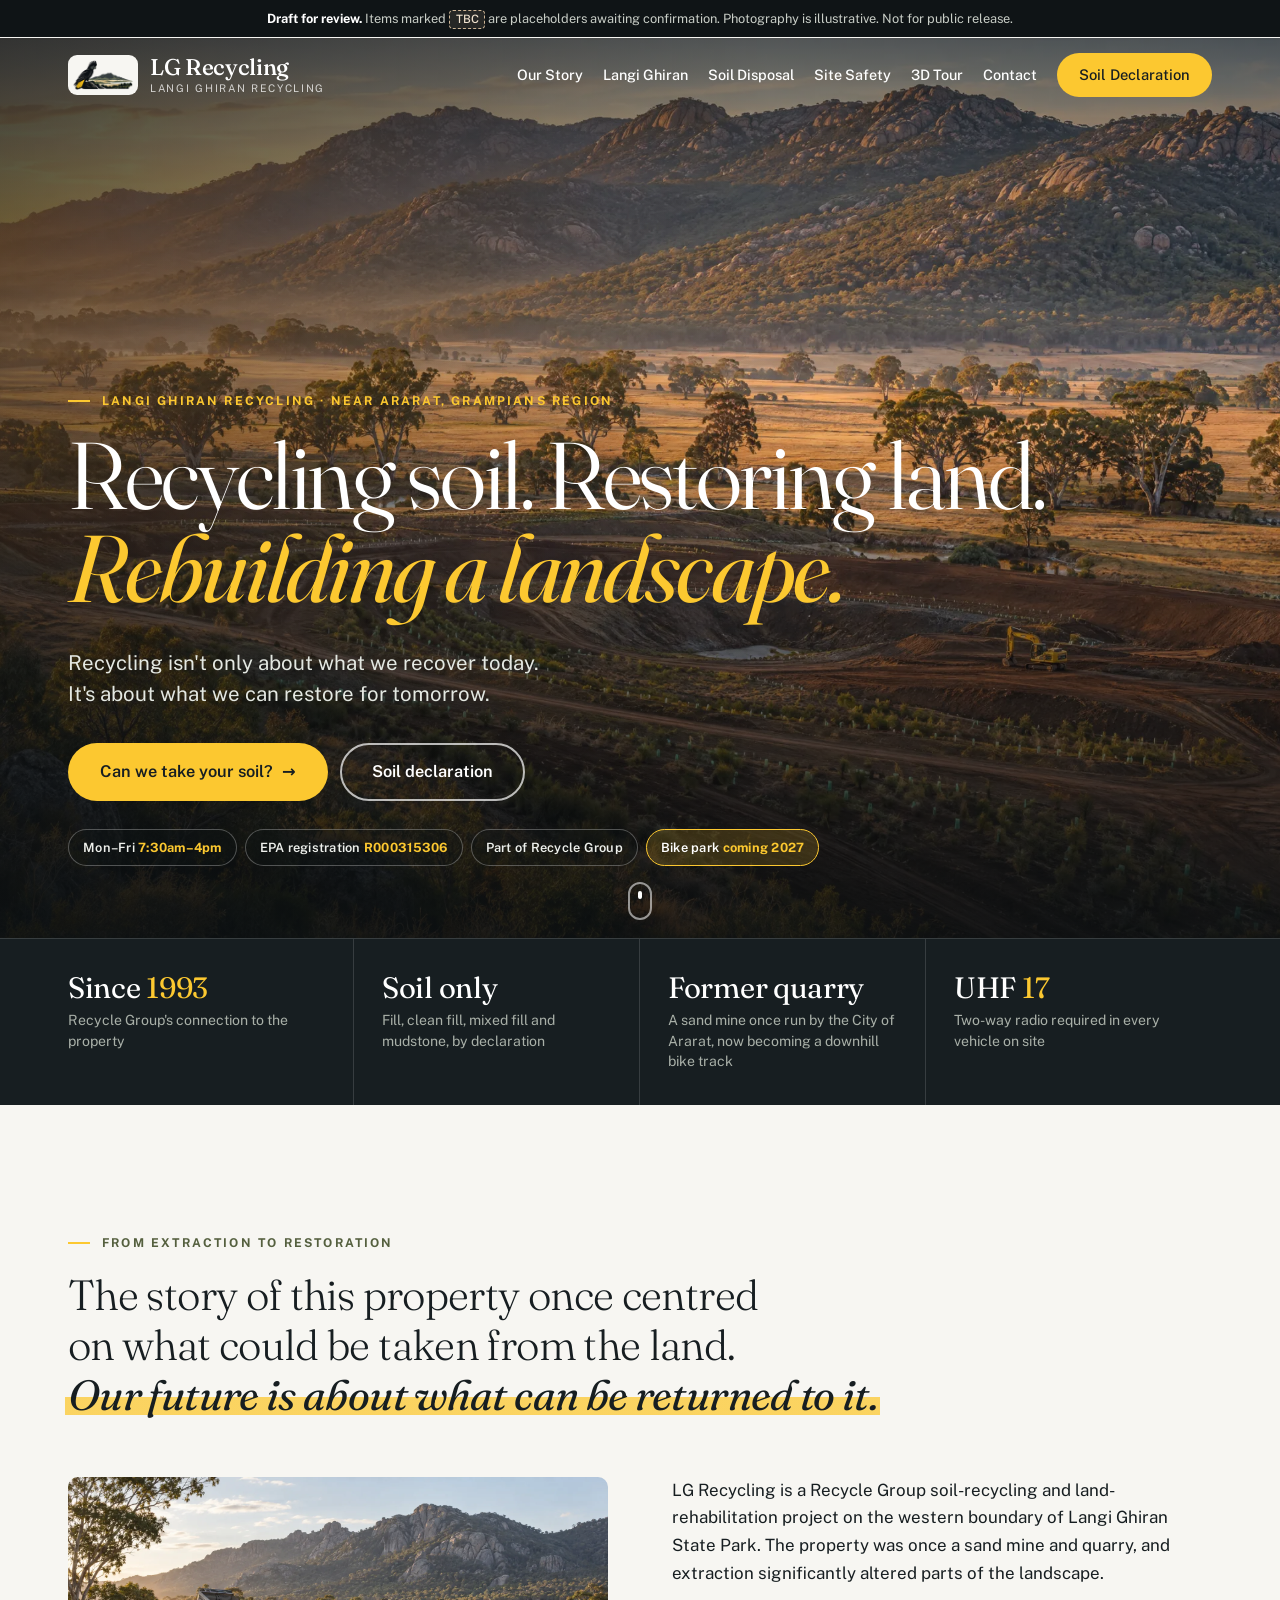
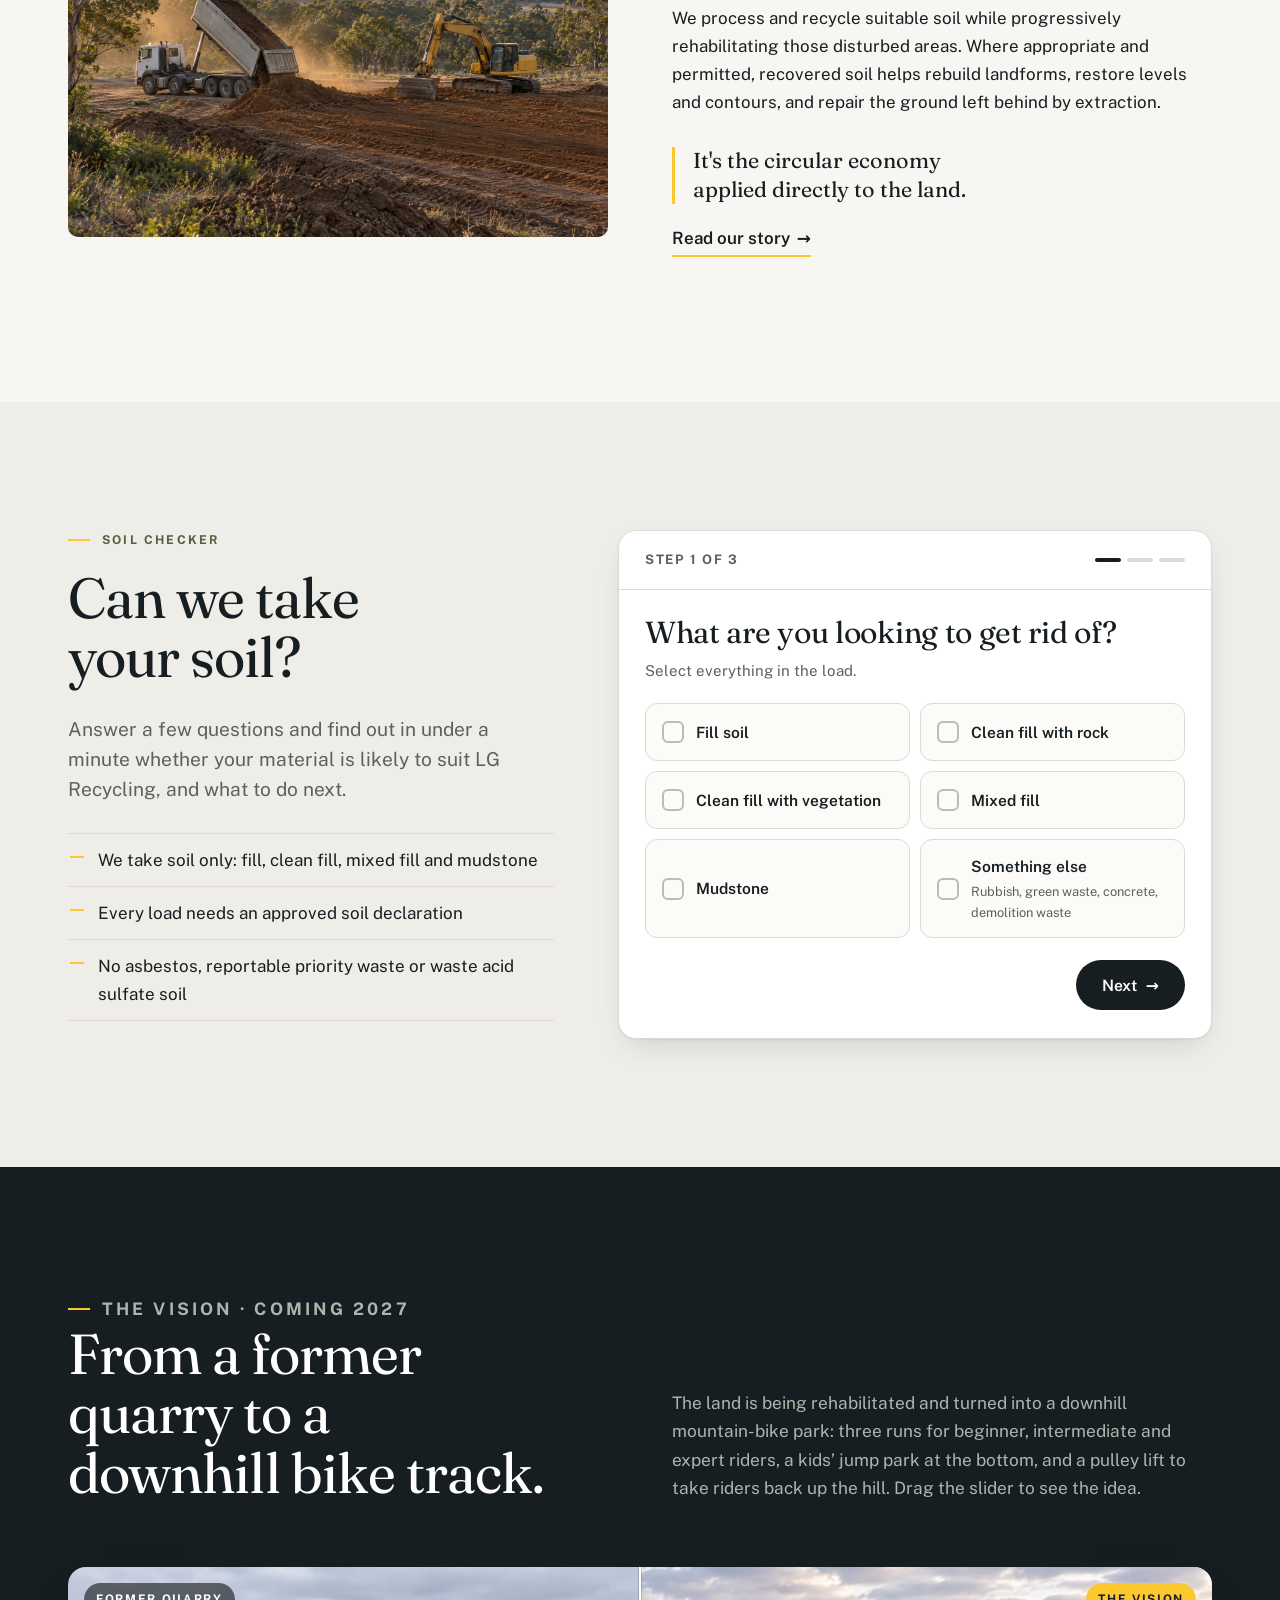
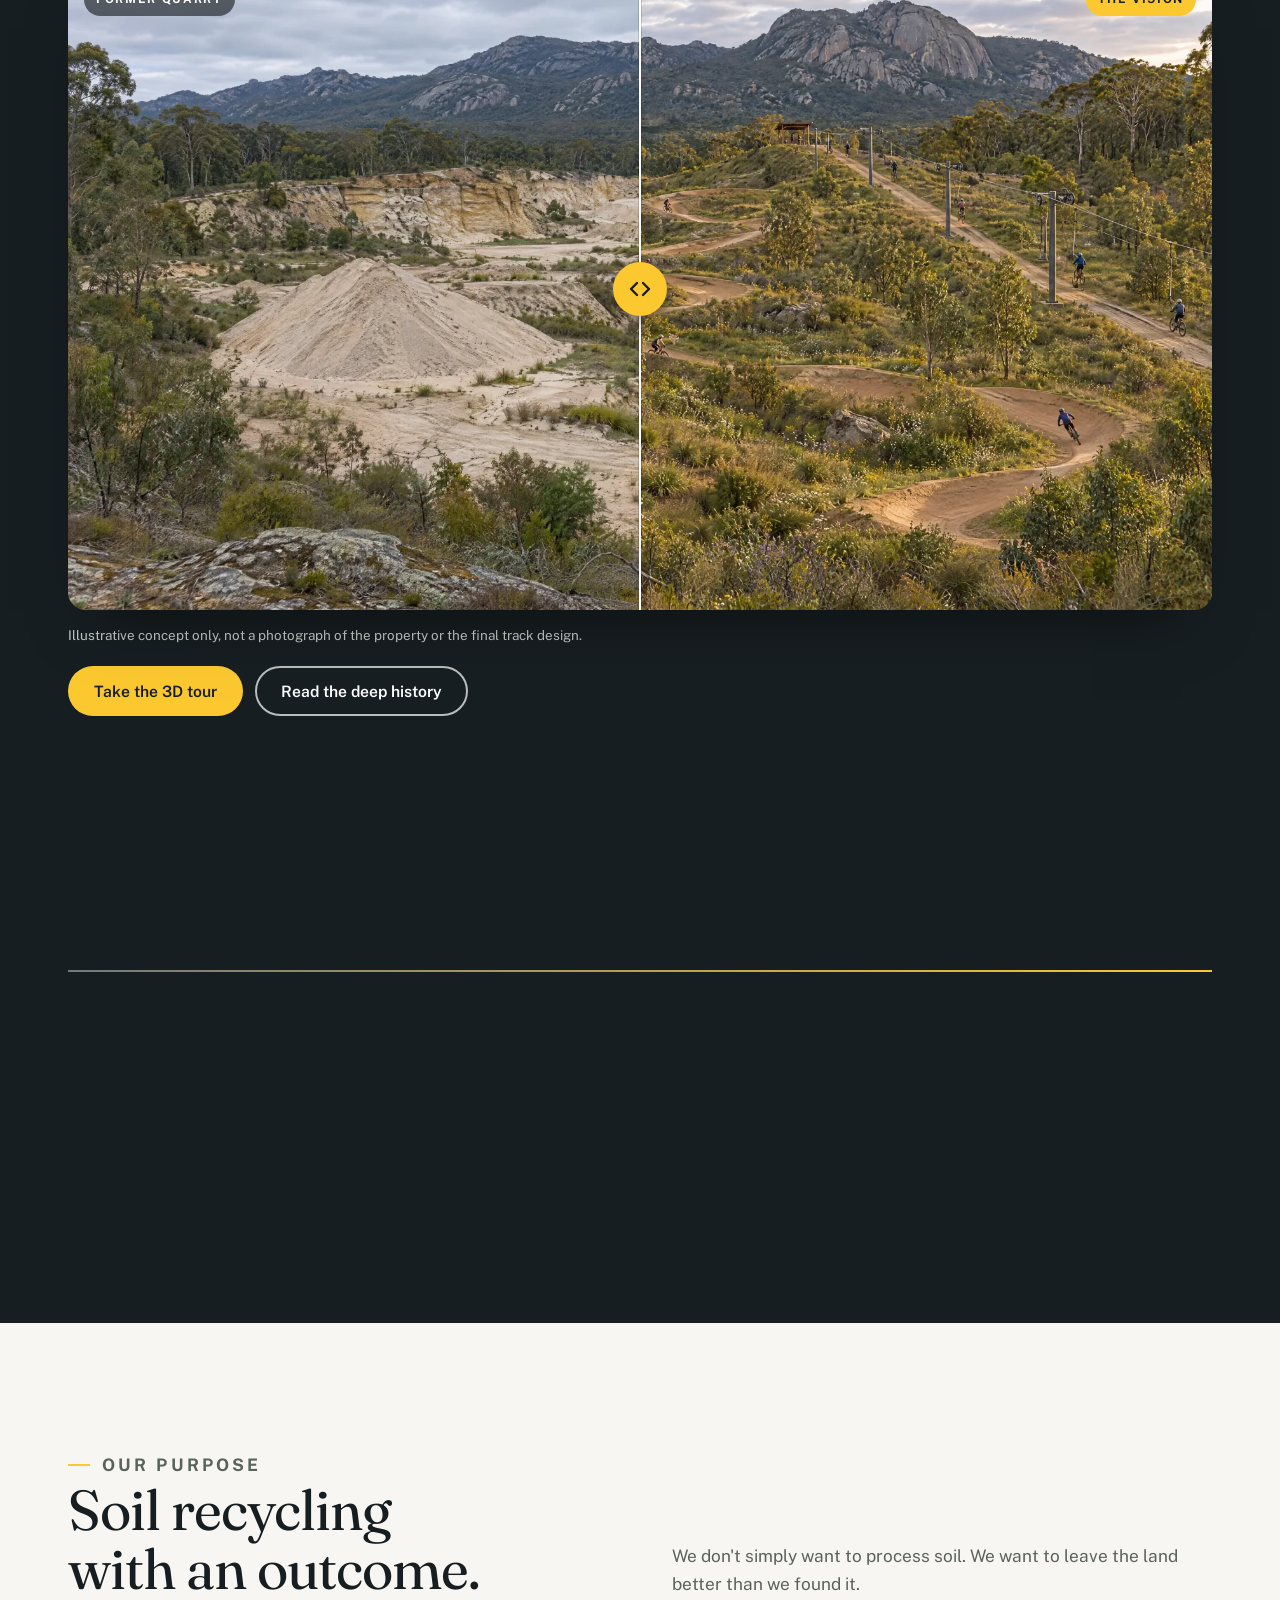
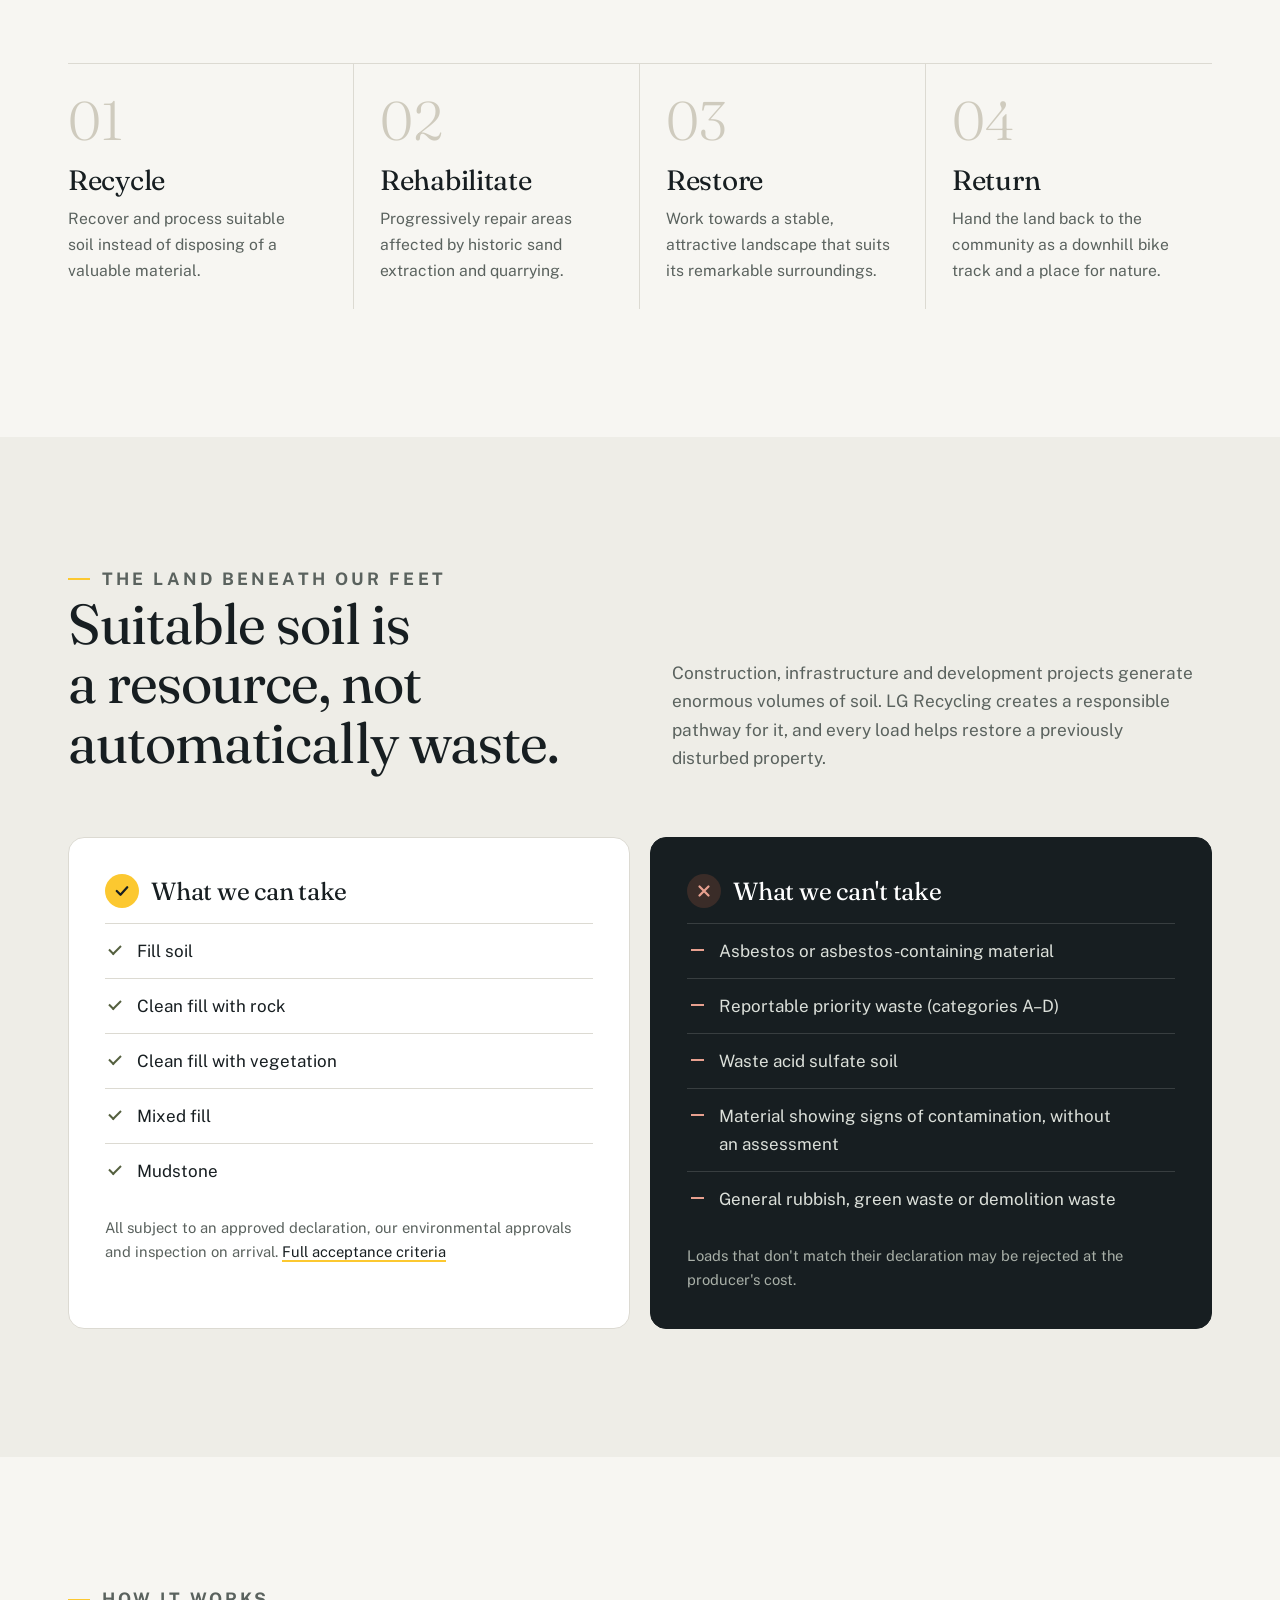
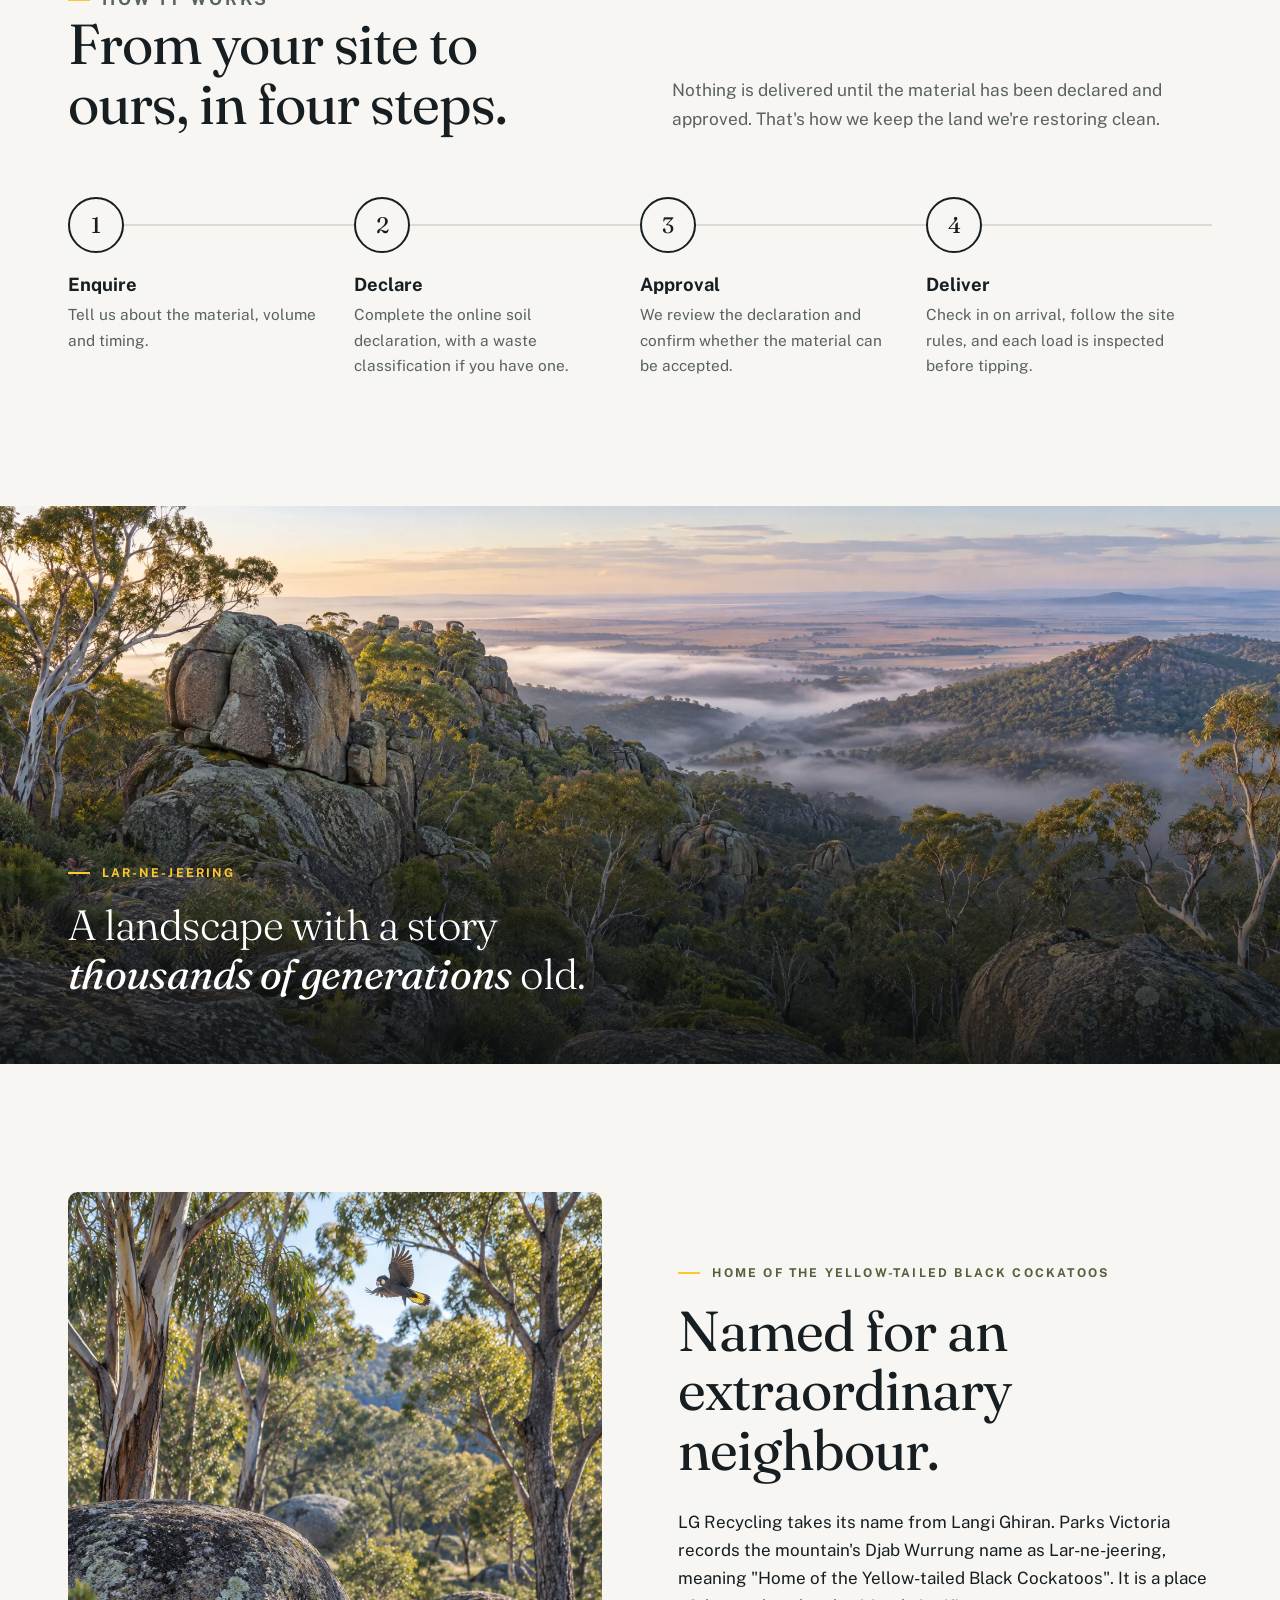
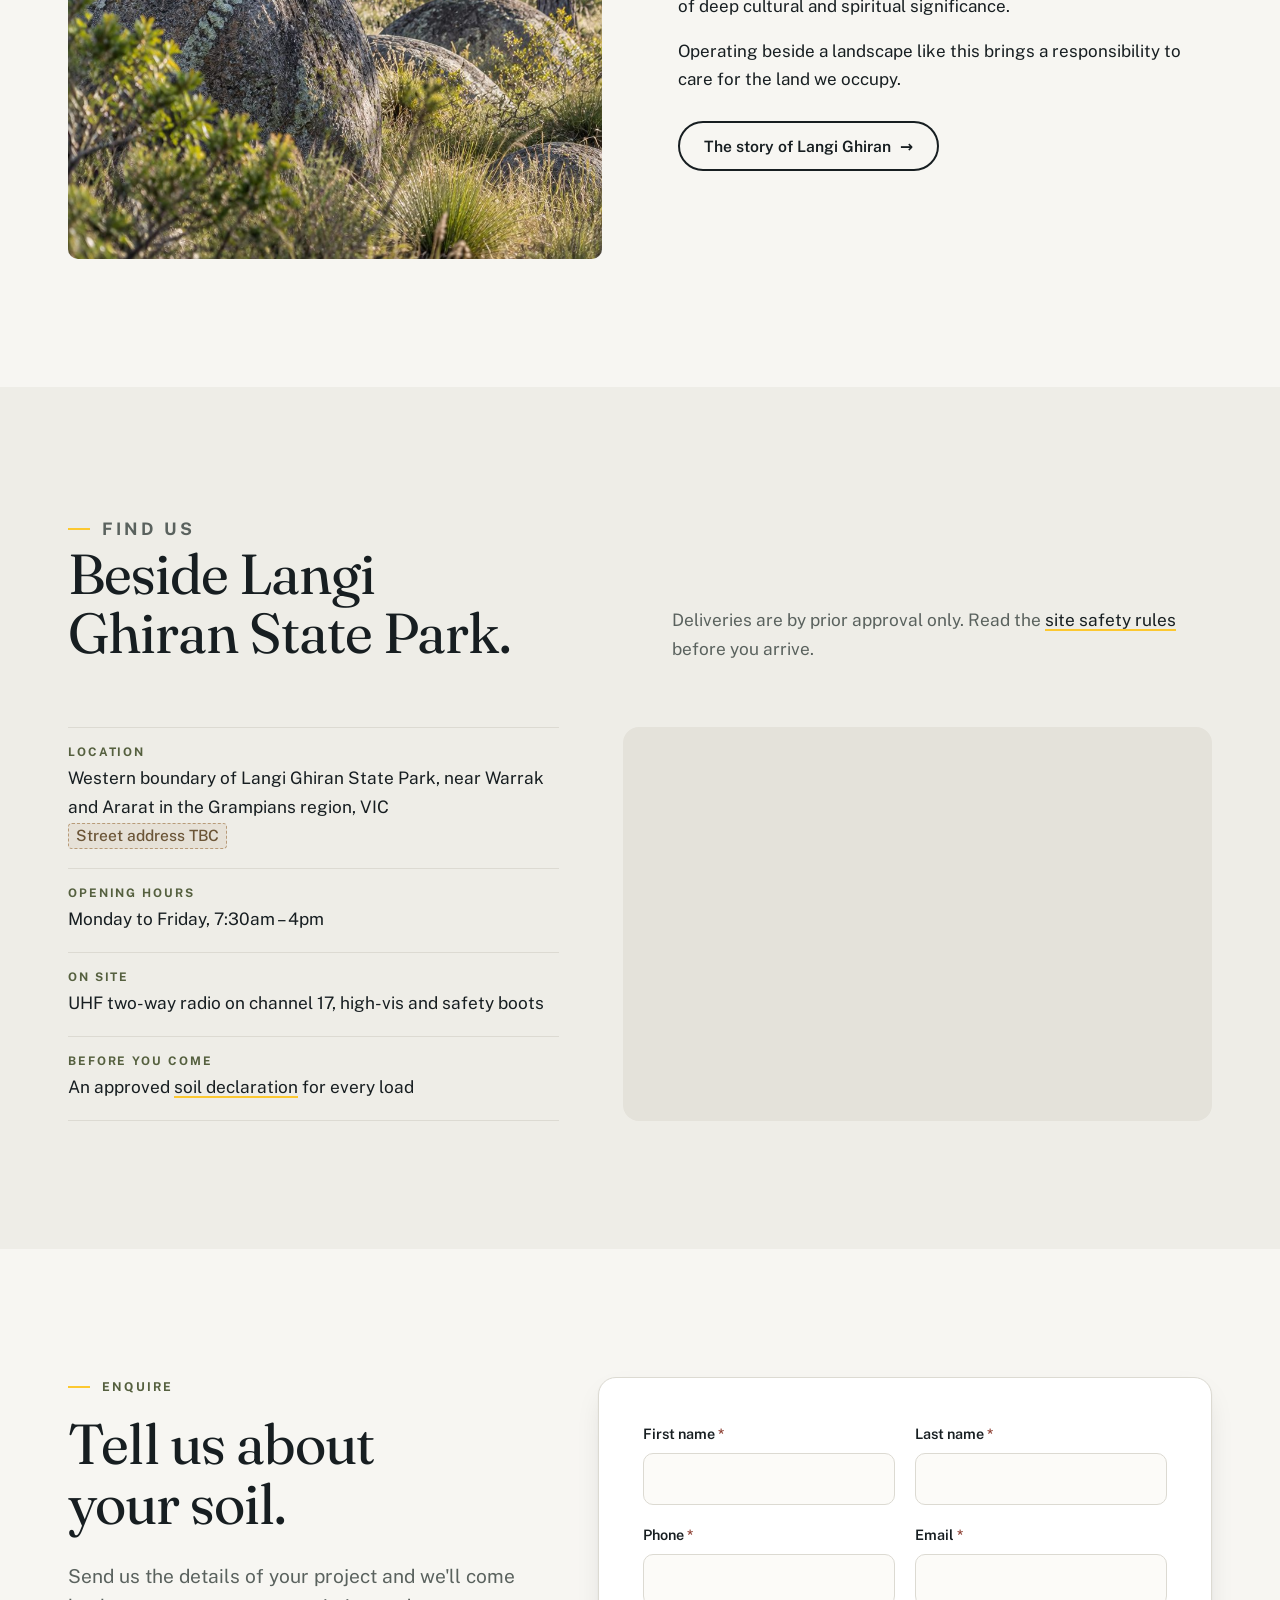
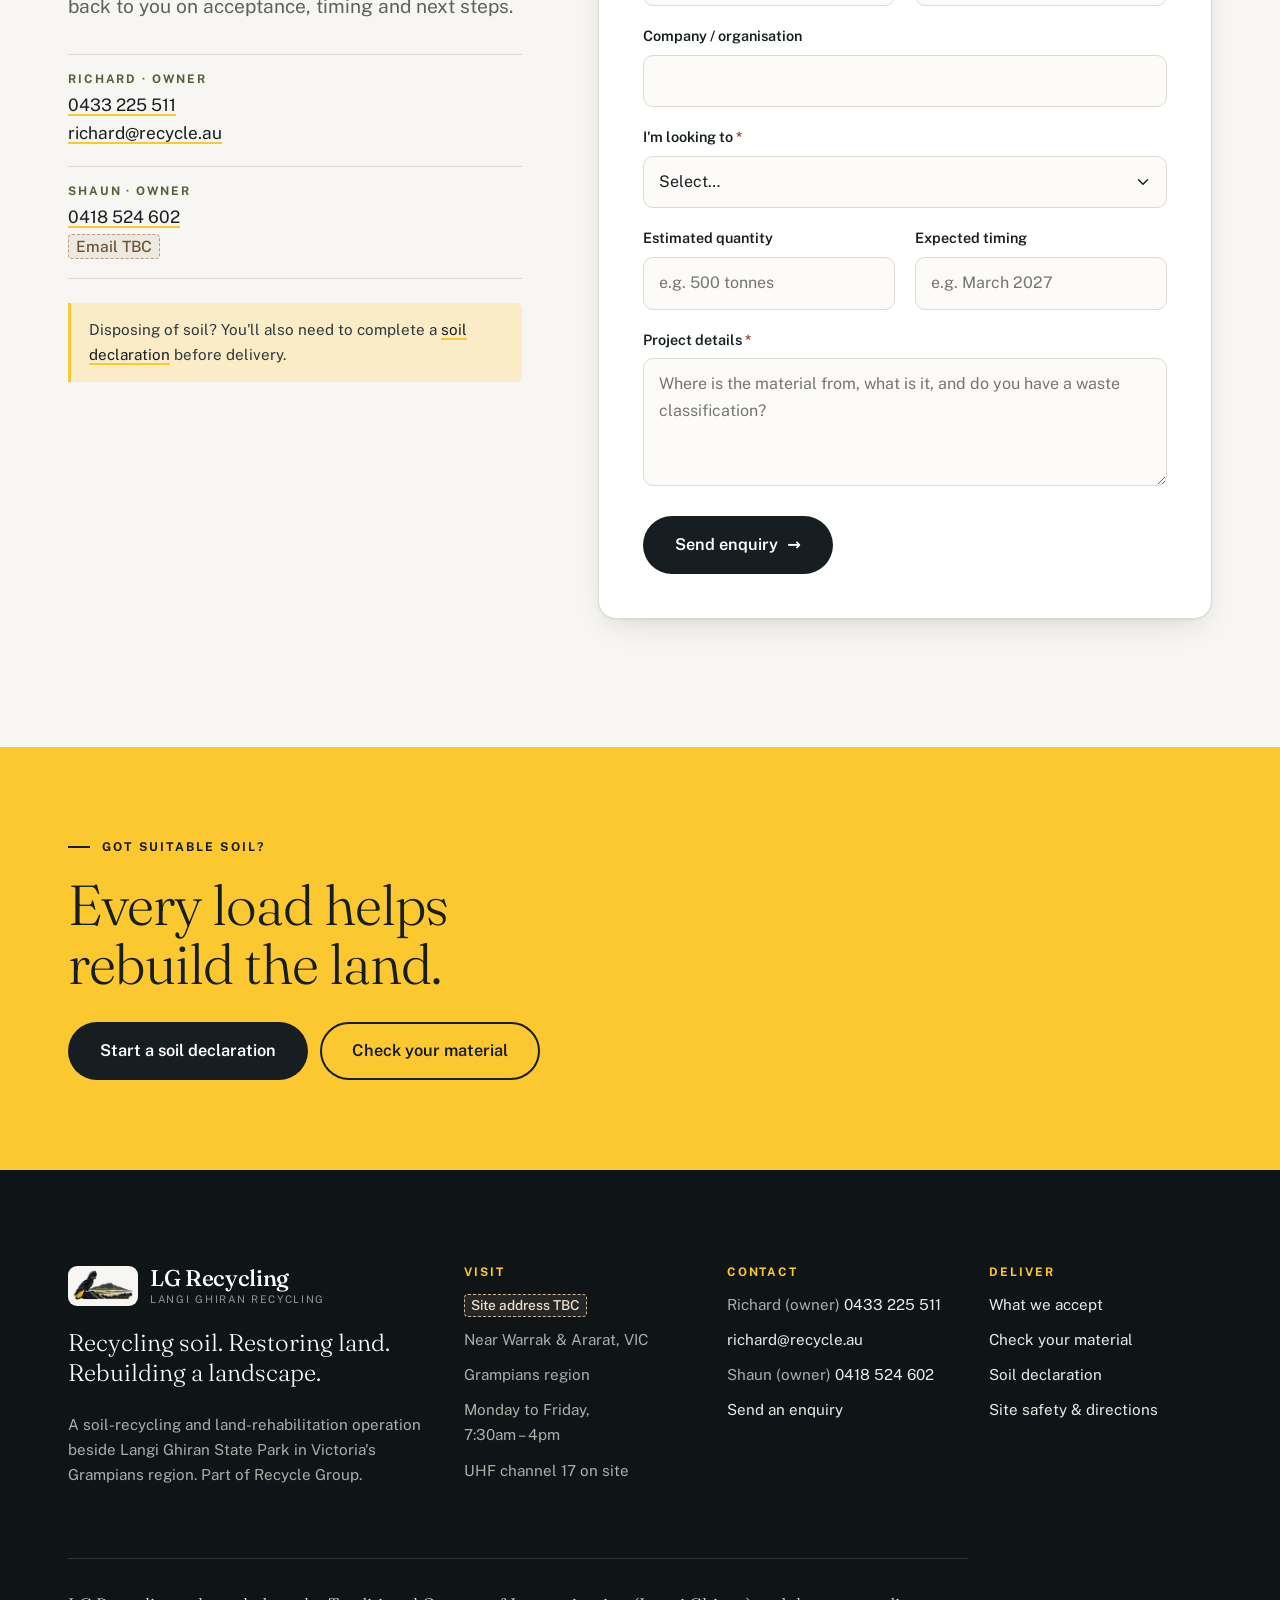
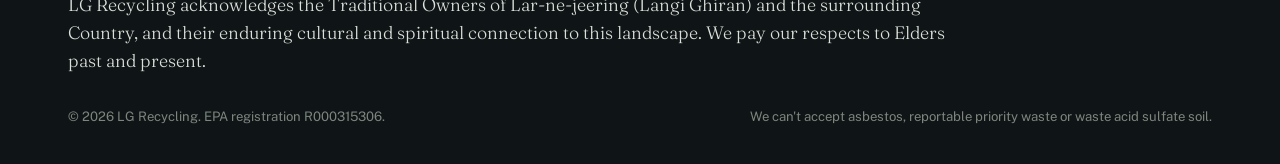
==== index.html @ cce82e1c "Pages: load v=c2 CSS/JS; hero intros break between sentences" ====
<!doctype html>
<html lang="en-AU">
<head>
<meta charset="utf-8">
<meta name="viewport" content="width=device-width, initial-scale=1, viewport-fit=cover">
<title>LG Recycling | Langi Ghiran Recycling — Soil recycling and land rehabilitation</title>
<meta name="description" content="LG Recycling is a Recycle Group soil-recycling and land-rehabilitation operation beside Langi Ghiran State Park near Ararat, in Victoria's Grampians region. Suitable soil helps restore a former sand quarry.">
<meta name="robots" content="noindex, nofollow">
<meta name="theme-color" content="#171E21">
<meta property="og:type" content="website">
<meta property="og:site_name" content="LG Recycling">
<meta property="og:title" content="LG Recycling | Langi Ghiran Recycling — Soil recycling and land rehabilitation">
<meta property="og:description" content="LG Recycling is a Recycle Group soil-recycling and land-rehabilitation operation beside Langi Ghiran State Park near Ararat, in Victoria's Grampians region. Suitable soil helps restore a former sand quarry.">
<meta property="og:image" content="https://rdodeployme.github.io/Langi-Ghiran/assets/og-image.jpg">
<meta property="og:image:width" content="1200">
<meta property="og:image:height" content="630">
<meta property="og:url" content="https://rdodeployme.github.io/Langi-Ghiran/">
<meta name="twitter:card" content="summary_large_image">
<link rel="icon" href="assets/favicon.svg" type="image/svg+xml">
<link rel="preconnect" href="https://fonts.googleapis.com">
<link rel="preconnect" href="https://fonts.gstatic.com" crossorigin>
<link href="https://fonts.googleapis.com/css2?family=Fraunces:ital,opsz,wght@0,9..144,300..700;1,9..144,300..600&family=Public+Sans:wght@400;500;600;700&display=swap" rel="stylesheet">
<link rel="stylesheet" href="assets/styles.css?v=c2">
<link rel="preload" as="image" href="assets/lg-hero.webp" imagesrcset="assets/lg-hero-m.webp 1200w, assets/lg-hero.webp 2400w" imagesizes="100vw">
<script>document.documentElement.classList.add('js')</script>
</head>
<body class="has-hero">
<a class="skip" href="#main">Skip to content</a>
<div class="draft"><strong>Draft for review.</strong> Items marked <span class="tbc">TBC</span> are placeholders awaiting confirmation. Photography is illustrative. Not for public release.</div>
<header class="site-header">
  <div class="wrap">
    <a class="brand" href="index.html" aria-label="LG Recycling home"><span class="brand-mark" aria-hidden="true"></span><span class="brand-text"><b>LG Recycling</b><small>Langi Ghiran Recycling</small></span></a>
    <button class="menu-toggle" aria-label="Menu" aria-expanded="false" aria-controls="site-nav">
      <span></span><span></span><span></span>
    </button>
    <nav class="nav" id="site-nav" aria-label="Main">
      <a href="about.html">Our Story</a> <a href="langi-ghiran.html">Langi Ghiran</a> <a href="soil-disposal.html">Soil Disposal</a> <a href="site-safety.html">Site Safety</a> <a href="explore.html">3D Tour</a> <a href="index.html#enquire">Contact</a> <a class="btn btn-primary nav-cta" href="soil-declaration.html">Soil Declaration</a>
    </nav>
  </div>
</header>
<main id="main">
<section class="hero-cine on-image" aria-labelledby="hero-title">
  <div class="hero-media">
    <img src="assets/lg-hero.webp" srcset="assets/lg-hero-m.webp 1200w, assets/lg-hero.webp 2400w" sizes="100vw" alt="The rehabilitation site at the foot of the Langi Ghiran range at golden hour" fetchpriority="high">
    <video muted playsinline loop preload="none" aria-hidden="true" tabindex="-1" data-hero-video data-src="assets/lg-hero.mp4" poster="assets/lg-hero.webp"></video>
  </div>
  <div class="wrap hero-body">
    <p class="eyebrow">Langi Ghiran Recycling · Near Ararat, Grampians region</p>
    <h1 id="hero-title"><span class="sen">Recycling soil.</span> <span class="sen">Restoring land.</span> <span class="sen"><span class="hl">Rebuilding a landscape.</span></span></h1>
    <p class="lede"><span class="sen">Recycling isn't only about what we recover today.</span> <span class="sen">It's about what we can restore for tomorrow.</span></p>
    <div class="hero-foot">
      <div class="actions">
        <a class="btn btn-primary btn-lg" href="#checker">Can we take your soil? <span class="arrow" aria-hidden="true">&rarr;</span></a>
        <a class="btn btn-ghost btn-lg" href="soil-declaration.html">Soil declaration</a>
      </div>
      <ul class="hero-meta" aria-label="Key details">
        <li>Mon–Fri <b class="nw">7:30am–4pm</b></li>
        <li>EPA registration <b>R000315306</b></li>
        <li>Part of Recycle Group</li>
        <li class="hm-coming"><a href="explore.html">Bike park <b>coming 2027</b></a></li>
      </ul>
    </div>
  </div>
  <span class="scroll-cue" aria-hidden="true"></span>
</section>

<section class="facts" aria-label="At a glance">
  <div class="wrap">
    <div class="fact"><b>Since <i>1993</i></b><span>Recycle Group's connection to the property</span></div>
    <div class="fact"><b>Soil only</b><span>Fill, clean fill, mixed fill and mudstone, by declaration</span></div>
    <div class="fact"><b>Former quarry</b><span>A sand mine once run by the City of Ararat, now becoming a downhill bike track</span></div>
    <div class="fact"><b>UHF <i>17</i></b><span>Two-way radio required in every vehicle on site</span></div>
  </div>
</section>

<section class="intro" aria-labelledby="restore-title">
  <div class="wrap">
    <p class="eyebrow reveal">From extraction to restoration</p>
    <h2 id="restore-title" class="sr-only">A different kind of recycling facility</h2>
    <p class="big-quote reveal"><span class="sen">The story of this property once centred on what could be taken from the land.</span> <span class="sen"><em class="hl">Our future is about what can be returned to it.</em></span></p>
    <div class="intro-grid">
      <figure class="figure reveal"><img src="assets/lg-ops.webp" alt="A truck tipping clean fill soil while an excavator spreads it, with the granite range behind" loading="lazy" width="1800" height="1195"></figure>
      <div class="intro-copy reveal d1">
        <p>LG Recycling is a Recycle Group soil-recycling and land-rehabilitation project on the western boundary of Langi Ghiran State Park. The property was once a sand mine and quarry, and extraction significantly altered parts of the landscape.</p>
        <p>We process and recycle suitable soil while progressively rehabilitating those disturbed areas. Where appropriate and permitted, recovered soil helps rebuild landforms, restore levels and contours, and repair the ground left behind by extraction.</p>
        <p class="kicker">It's the circular economy applied directly to the land.</p>
        <p><a class="link-arrow" href="about.html">Read our story <span aria-hidden="true">&rarr;</span></a></p>
      </div>
    </div>
  </div>
</section>

<section class="alt" id="checker" aria-labelledby="checker-title">
  <div class="wrap checker-shell">
    <div class="reveal">
      <p class="eyebrow">Soil checker</p>
      <h2 id="checker-title">Can we take your soil?</h2>
      <p class="lede">Answer a few questions and find out in under a minute whether your material is likely to suit LG Recycling, and what to do next.</p>
      <ul class="list-clean" style="margin-top:28px">
        <li>We take soil only: fill, clean fill, mixed fill and mudstone</li>
        <li>Every load needs an approved soil declaration</li>
        <li>No asbestos, reportable priority waste or waste acid sulfate soil</li>
      </ul>
    </div>
    <div class="reveal d1">
<div class="checker" id="soil-checker" data-checker>
  <div class="checker-top">
    <span data-step-label>Step 1 of 3</span>
    <span class="checker-progress" aria-hidden="true"><i class="on"></i><i></i><i></i></span>
  </div>

  <div class="checker-step active" data-step="1">
    <h3>What are you looking to get rid of?</h3>
    <p class="hint">Select everything in the load.</p>
    <div class="opt-grid" role="group" aria-label="Material type">
      <label class="opt"><input type="checkbox" name="ck_material" value="Fill soil"><span class="tick"></span><span>Fill soil</span></label>
      <label class="opt"><input type="checkbox" name="ck_material" value="Clean fill with rock"><span class="tick"></span><span>Clean fill with rock</span></label>
      <label class="opt"><input type="checkbox" name="ck_material" value="Clean fill with vegetation"><span class="tick"></span><span>Clean fill with vegetation</span></label>
      <label class="opt"><input type="checkbox" name="ck_material" value="Mixed fill"><span class="tick"></span><span>Mixed fill</span></label>
      <label class="opt"><input type="checkbox" name="ck_material" value="Mudstone"><span class="tick"></span><span>Mudstone</span></label>
      <label class="opt"><input type="checkbox" name="ck_material" value="other"><span class="tick"></span><span>Something else<small>Rubbish, green waste, concrete, demolition waste</small></span></label>
    </div>
    <div class="checker-nav">
      <span class="form-status err" data-err aria-live="polite"></span>
      <button type="button" class="btn btn-primary" data-next>Next <span class="arrow" aria-hidden="true">&rarr;</span></button>
    </div>
  </div>

  <div class="checker-step" data-step="2">
    <h3>A few quick safety questions.</h3>
    <p class="hint">About the material and the site it's coming from.</p>
    <div class="q-list">
      <div class="q-row"><span class="q">Does it contain asbestos or asbestos-containing material?</span><span class="seg"><label><input type="radio" name="contains_asbestos" value="Yes"><span>Yes</span></label><label><input type="radio" name="contains_asbestos" value="No"><span>No</span></label><label><input type="radio" name="contains_asbestos" value="Not sure"><span>Not sure</span></label></span></div>
      <div class="q-row"><span class="q">Does it contain reportable priority waste (categories A–D)?</span><span class="seg"><label><input type="radio" name="contains_rpw" value="Yes"><span>Yes</span></label><label><input type="radio" name="contains_rpw" value="No"><span>No</span></label><label><input type="radio" name="contains_rpw" value="Not sure"><span>Not sure</span></label></span></div>
      <div class="q-row"><span class="q">Is it waste acid sulfate soil?</span><span class="seg"><label><input type="radio" name="contains_wass" value="Yes"><span>Yes</span></label><label><input type="radio" name="contains_wass" value="No"><span>No</span></label><label><input type="radio" name="contains_wass" value="Not sure"><span>Not sure</span></label></span></div>
      <div class="q-row"><span class="q">Any signs of contamination, such as staining or odour?</span><span class="seg"><label><input type="radio" name="signs_of_contamination" value="Yes"><span>Yes</span></label><label><input type="radio" name="signs_of_contamination" value="No"><span>No</span></label><label><input type="radio" name="signs_of_contamination" value="Not sure"><span>Not sure</span></label></span></div>
      <div class="q-row"><span class="q">Have demolition works taken place on the source site?</span><span class="seg"><label><input type="radio" name="demolition_on_site" value="Yes"><span>Yes</span></label><label><input type="radio" name="demolition_on_site" value="No"><span>No</span></label><label><input type="radio" name="demolition_on_site" value="Not sure"><span>Not sure</span></label></span></div>
    </div>
    <div class="checker-nav">
      <button type="button" class="link-btn" data-back>&larr; Back</button>
      <span class="form-status err" data-err aria-live="polite"></span>
      <button type="button" class="btn btn-primary" data-next>See result <span class="arrow" aria-hidden="true">&rarr;</span></button>
    </div>
  </div>

  <div class="checker-step" data-step="3" aria-live="polite">
    <div data-result></div>
    <p class="fineprint">A guide only. Acceptance is confirmed after we review your soil declaration and inspect the load on arrival.</p>
    <div class="checker-nav">
      <button type="button" class="link-btn" data-restart>&larr; Start again</button>
    </div>
  </div>
</div>

    </div>
  </div>
</section>

<section class="dark" aria-labelledby="compare-title">
  <div class="wrap">
    <div class="section-head">
      <div>
        <p class="eyebrow reveal">The vision · Coming 2027</p>
        <h2 id="compare-title" class="reveal">From a former quarry to a downhill bike track.</h2>
      </div>
      <p class="reveal d1">The land is being rehabilitated and turned into a downhill mountain-bike park: three runs for beginner, intermediate and expert riders, a kids’ jump park at the bottom, and a pulley lift to take riders back up the hill. Drag the slider to see the idea.</p>
    </div>
    <div class="compare reveal" data-compare style="--pos:50%">
      <img src="assets/lg-quarry-before.webp" alt="Illustration of a disused sand quarry at the foot of a granite range" loading="lazy" width="1800" height="1018">
      <img class="after" src="assets/lg-quarry-after.webp" alt="Illustration of the same view rehabilitated with native vegetation, trails, a wetland and a lookout" loading="lazy" width="1800" height="1018">
      <span class="tag l">Former quarry</span>
      <span class="tag r">The vision</span>
      <span class="handle" aria-hidden="true"></span>
      <input type="range" min="0" max="100" value="50" aria-label="Compare the former quarry with the rehabilitation vision">
    </div>
    <p class="compare-note">Illustrative concept only, not a photograph of the property or the final track design.</p>
    <div class="actions" style="margin-top:20px"><a class="btn btn-primary" href="explore.html">Take the 3D tour</a><a class="btn btn-ghost" href="deep-history.html">Read the deep history</a></div>
    <ul class="chips reveal">
      <li>Beginner, intermediate and expert runs</li><li>Kids’ jump park</li><li>Pulley lift back to the top</li><li>16 glamping sites</li><li>Walking trails</li><li>Native vegetation</li><li>Habitat areas</li><li>Landscaped open space</li><li>Recreation areas</li><li>Environmental interpretation</li><li>Community facilities</li>
    </ul>
    <p class="support-line reveal">Already backed by community groups and by bike manufacturers in Australia and overseas.</p>
    <div class="timeline">
      <div class="tl reveal"><b>1993</b><p>Recycle Group's involvement with the property begins. More than three decades of working on, and understanding, the land.</p></div>
      <div class="tl reveal d1"><b>Today</b><p>Recycling suitable soil and progressively rehabilitating the areas disturbed by sand extraction.</p></div>
      <div class="tl reveal d2"><b>2027</b><p>Coming: three downhill runs, a kids’ jump park and 16 glamping sites on restored land, with a lift back to the top, for riders, families and the community to enjoy.</p></div>
    </div>
  </div>
</section>

<section aria-labelledby="purpose-title">
  <div class="wrap">
    <div class="section-head">
      <div>
        <p class="eyebrow reveal">Our purpose</p>
        <h2 id="purpose-title" class="reveal">Soil recycling with an outcome.</h2>
      </div>
      <p class="reveal d1">We don't simply want to process soil. We want to leave the land better than we found it.</p>
    </div>
    <div class="pillars">
      <div class="pillar reveal"><span class="num">01</span><h3>Recycle</h3><p>Recover and process suitable soil instead of disposing of a valuable material.</p></div>
      <div class="pillar reveal d1"><span class="num">02</span><h3>Rehabilitate</h3><p>Progressively repair areas affected by historic sand extraction and quarrying.</p></div>
      <div class="pillar reveal d2"><span class="num">03</span><h3>Restore</h3><p>Work towards a stable, attractive landscape that suits its remarkable surroundings.</p></div>
      <div class="pillar reveal d3"><span class="num">04</span><h3>Return</h3><p>Hand the land back to the community as a downhill bike track and a place for nature.</p></div>
    </div>
  </div>
</section>

<section class="alt" aria-labelledby="accept-title">
  <div class="wrap">
    <div class="section-head">
      <div>
        <p class="eyebrow reveal">The land beneath our feet</p>
        <h2 id="accept-title" class="reveal">Suitable soil is a resource, not automatically waste.</h2>
      </div>
      <p class="reveal d1">Construction, infrastructure and development projects generate enormous volumes of soil. LG Recycling creates a responsible pathway for it, and every load helps restore a previously disturbed property.</p>
    </div>
    <div class="accept">
      <div class="accept-card reveal">
        <h3><span class="dot"><svg viewBox="0 0 24 24" fill="none" stroke="#171E21" stroke-width="3" stroke-linecap="round" stroke-linejoin="round"><path d="M5 12l5 5 9-10"/></svg></span>What we can take</h3>
        <ul>
          <li>Fill soil</li>
          <li>Clean fill with rock</li>
          <li>Clean fill with vegetation</li>
          <li>Mixed fill</li>
          <li>Mudstone</li>
        </ul>
        <p class="foot">All subject to an approved declaration, our environmental approvals and inspection on arrival. <a href="soil-disposal.html">Full acceptance criteria</a></p>
      </div>
      <div class="accept-card no reveal d1">
        <h3><span class="dot"><svg viewBox="0 0 24 24" fill="none" stroke="#E7A08F" stroke-width="3" stroke-linecap="round"><path d="M6 6l12 12M18 6L6 18"/></svg></span>What we can't take</h3>
        <ul>
          <li>Asbestos or asbestos-containing material</li>
          <li>Reportable priority waste (categories A–D)</li>
          <li>Waste acid sulfate soil</li>
          <li>Material showing signs of contamination, without an assessment</li>
          <li>General rubbish, green waste or demolition waste</li>
        </ul>
        <p class="foot">Loads that don't match their declaration may be rejected at the producer's cost.</p>
      </div>
    </div>
  </div>
</section>

<section aria-labelledby="how-title">
  <div class="wrap">
    <div class="section-head">
      <div>
        <p class="eyebrow reveal">How it works</p>
        <h2 id="how-title" class="reveal">From your site to ours, in four steps.</h2>
      </div>
      <p class="reveal d1">Nothing is delivered until the material has been declared and approved. That's how we keep the land we're restoring clean.</p>
    </div>
    <div class="process">
      <div class="pstep reveal"><span class="n">1</span><h3>Enquire</h3><p>Tell us about the material, volume and timing.</p></div>
      <div class="pstep reveal d1"><span class="n">2</span><h3>Declare</h3><p>Complete the online soil declaration, with a waste classification if you have one.</p></div>
      <div class="pstep reveal d2"><span class="n">3</span><h3>Approval</h3><p>We review the declaration and confirm whether the material can be accepted.</p></div>
      <div class="pstep reveal d3"><span class="n">4</span><h3>Deliver</h3><p>Check in on arrival, follow the site rules, and each load is inspected before tipping.</p></div>
    </div>
  </div>
</section>

<section class="photo-band on-image" aria-label="Lar-ne-jeering">
  <div class="hero-media"><img src="assets/lg-granite.webp" alt="Granite tors and eucalypt woodland on the slopes of Langi Ghiran, with mist in the valley" loading="lazy"></div>
  <div class="wrap">
    <p class="eyebrow"><span><span class="nw">Lar-ne-jeering</span></span></p>
    <p class="big-quote">A landscape with a story <em>thousands of generations</em> old.</p>
  </div>
</section>

<section class="country" aria-labelledby="country-title">
  <div class="wrap split center">
    <figure class="figure tall reveal"><img src="assets/lg-photo-woodland.jpg" alt="A yellow-tailed black cockatoo in flight over granite and eucalypt woodland" loading="lazy"></figure>
    <div class="reveal d1">
      <p class="eyebrow"><span>Home of the <span class="nw">Yellow-tailed</span> Black Cockatoos</span></p>
      <h2 id="country-title">Named for an extraordinary neighbour.</h2>
      <p>LG Recycling takes its name from Langi Ghiran. Parks Victoria records the mountain's Djab Wurrung name as <span class="nw">Lar-ne-jeering</span>, meaning "Home of the <span class="nw">Yellow-tailed</span> Black Cockatoos". It is a place of deep cultural and spiritual significance.</p>
      <p>Operating beside a landscape like this brings a responsibility to care for the land we occupy.</p>
      <p style="margin-top:28px"><a class="btn btn-ghost" href="langi-ghiran.html">The story of Langi Ghiran <span class="arrow" aria-hidden="true">&rarr;</span></a></p>
    </div>
  </div>
</section>

<section class="alt" id="find-us" aria-labelledby="find-title">
  <div class="wrap">
    <div class="section-head">
      <div>
        <p class="eyebrow reveal">Find us</p>
        <h2 id="find-title" class="reveal">Beside Langi Ghiran State Park.</h2>
      </div>
      <p class="reveal d1">Deliveries are by prior approval only. Read the <a href="site-safety.html">site safety rules</a> before you arrive.</p>
    </div>
    <div class="info-grid">
      <div class="info-list reveal">
        <div class="info-block"><h3>Location</h3><p>Western boundary of Langi Ghiran State Park, near Warrak and Ararat in the Grampians region, VIC<br><span class="tbc">Street address TBC</span></p></div>
        <div class="info-block"><h3>Opening hours</h3><p>Monday to Friday, <span class="nw">7:30am – 4pm</span></p></div>
        <div class="info-block"><h3>On site</h3><p>UHF two-way radio on channel 17, high-vis and safety boots</p></div>
        <div class="info-block"><h3>Before you come</h3><p>An approved <a href="soil-declaration.html">soil declaration</a> for every load</p></div>
      </div>
      <div class="map-wrap reveal d1"><iframe title="Map of the Langi Ghiran area" loading="lazy" referrerpolicy="no-referrer-when-downgrade" src="https://www.google.com/maps?q=Langi+Ghiran+State+Park,+Victoria&z=11&output=embed"></iframe></div>
    </div>
  </div>
</section>

<section id="enquire" aria-labelledby="enquire-title">
  <div class="wrap split wide-right">
    <div class="reveal">
      <p class="eyebrow">Enquire</p>
      <h2 id="enquire-title">Tell us about your soil.</h2>
      <p class="lede">Send us the details of your project and we'll come back to you on acceptance, timing and next steps.</p>
      <div class="info-list" style="margin-top:32px">
        <div class="info-block"><h3>Richard · Owner</h3><p><a href="tel:+61433225511">0433 225 511</a><br><a href="mailto:richard@recycle.au">richard@recycle.au</a></p></div>
        <div class="info-block"><h3>Shaun · Owner</h3><p><a href="tel:+61418524602">0418 524 602</a><br><span class="tbc">Email TBC</span></p></div>
      </div>
      <p class="note" style="margin-top:24px">Disposing of soil? You'll also need to complete a <a href="soil-declaration.html">soil declaration</a> before delivery.</p>
    </div>
    <div class="reveal d1">
      <form class="form" id="enquiry-form" action="send-enquiry.php" method="POST" novalidate>
        <p class="hp" aria-hidden="true"><label>Leave blank <input name="website" tabindex="-1" autocomplete="off"></label></p>
        <div class="grid-2">
          <div class="field"><label for="e-first">First name <span class="req">*</span></label><input id="e-first" type="text" name="first_name" autocomplete="given-name" required></div>
          <div class="field"><label for="e-last">Last name <span class="req">*</span></label><input id="e-last" type="text" name="last_name" autocomplete="family-name" required></div>
          <div class="field"><label for="e-phone">Phone <span class="req">*</span></label><input id="e-phone" type="tel" name="phone" autocomplete="tel" required></div>
          <div class="field"><label for="e-email">Email <span class="req">*</span></label><input id="e-email" type="email" name="email" autocomplete="email" required></div>
          <div class="field full"><label for="e-company">Company / organisation</label><input id="e-company" type="text" name="company" autocomplete="organization"></div>
          <div class="field full"><label for="e-type">I'm looking to <span class="req">*</span></label>
            <select id="e-type" name="enquiry_type" required>
              <option value="">Select…</option>
              <option>Dispose of soil</option>
              <option>Get a quote for a project</option>
              <option>Ask about the rehabilitation project</option>
              <option>General enquiry</option>
            </select>
          </div>
          <div class="field"><label for="e-qty">Estimated quantity</label><input id="e-qty" type="text" name="estimated_quantity" placeholder="e.g. 500 tonnes"></div>
          <div class="field"><label for="e-when">Expected timing</label><input id="e-when" type="text" name="timing" placeholder="e.g. March 2027"></div>
          <div class="field full"><label for="e-desc">Project details <span class="req">*</span></label><textarea id="e-desc" name="project_details" required placeholder="Where is the material from, what is it, and do you have a waste classification?"></textarea></div>
        </div>
        <div class="form-actions" style="margin-top:22px">
          <button class="btn btn-primary btn-lg" type="submit">Send enquiry <span class="arrow" aria-hidden="true">&rarr;</span></button>
          <span class="form-status" role="status" aria-live="polite"></span>
        </div>
      </form>
      <div class="form success" id="enquiry-success" role="status">
        <div class="tickmark" aria-hidden="true"><svg width="28" height="28" viewBox="0 0 24 24" fill="none" stroke="#171E21" stroke-width="3" stroke-linecap="round" stroke-linejoin="round"><path d="M5 12l5 5 9-10"/></svg></div>
        <h3>Thanks, your enquiry is in.</h3>
        <p id="enquiry-ref" class="form-status ok"></p>
        <p>We'll be in touch <span class="tbc">response time TBC</span>. If you're disposing of soil, you can complete the <a href="soil-declaration.html">soil declaration</a> now.</p>
      </div>
    </div>
  </div>
</section>
<section class="cta-band" aria-labelledby="cta-title">
  <div class="wrap">
    <div class="cta-copy">
      <p class="eyebrow">Got suitable soil?</p>
      <h2 id="cta-title">Every load helps rebuild the land.</h2>
    </div>
    <div class="cta-actions">
      <a class="btn btn-primary btn-lg" href="soil-declaration.html">Start a soil declaration</a>
      <a class="btn btn-ghost btn-lg" href="soil-disposal.html#checker">Check your material</a>
    </div>
  </div>
</section>
</main>
<footer class="site-footer">
  <div class="wrap">
    <div class="foot-top">
      <div class="foot-brand">
        <a class="brand" href="index.html"><span class="brand-mark" aria-hidden="true"></span><span class="brand-text"><b>LG Recycling</b><small>Langi Ghiran Recycling</small></span></a>
        <p class="foot-tag"><span class="sen">Recycling soil.</span> <span class="sen">Restoring land.</span> <span class="sen">Rebuilding a landscape.</span></p>
        <p>A soil-recycling and land-rehabilitation operation beside Langi Ghiran State Park in Victoria's Grampians region. Part of Recycle Group.</p>
      </div>
      <div>
        <h4>Visit</h4>
        <ul>
          <li><span class="tbc">Site address TBC</span></li>
          <li>Near Warrak &amp; Ararat, VIC</li>
          <li>Grampians region</li>
          <li>Monday to Friday, <span class="nw">7:30am – 4pm</span></li>
          <li>UHF channel 17 on site</li>
        </ul>
      </div>
      <div>
        <h4>Contact</h4>
        <ul>
          <li>Richard (owner) <a href="tel:+61433225511">0433 225 511</a></li>
          <li><a href="mailto:richard@recycle.au">richard@recycle.au</a></li>
          <li>Shaun (owner) <a href="tel:+61418524602">0418 524 602</a></li>
          <li><a href="index.html#enquire">Send an enquiry</a></li>
        </ul>
      </div>
      <div>
        <h4>Deliver</h4>
        <ul>
          <li><a href="soil-disposal.html">What we accept</a></li>
          <li><a href="soil-disposal.html#checker">Check your material</a></li>
          <li><a href="soil-declaration.html">Soil declaration</a></li>
          <li><a href="site-safety.html">Site safety &amp; directions</a></li>
        </ul>
      </div>
    </div>
    <p class="foot-ack">LG Recycling acknowledges the Traditional Owners of <span class="nw">Lar-ne-jeering</span> (Langi Ghiran) and the surrounding Country, and their enduring cultural and spiritual connection to this landscape. We pay our respects to Elders past and present.</p>
    <div class="foot-base">
      <span>&copy; <span id="year">2026</span> LG Recycling. EPA registration R000315306.</span>
      <span>We can't accept asbestos, reportable priority waste or waste acid sulfate soil.</span>
    </div>
  </div>
</footer>
<script src="assets/site.js?v=c2"></script>
</body>
</html>
---- assets/styles.css ----
/* LG Recycling — site styles (v2)
   Palette from the Langi Ghiran Recycling logo: cockatoo black, tail yellow, olive, paper. */
:root{
  --ink:#171E21;
  --ink-2:#2E383C;
  --ink-3:#0F1416;
  --paper:#F7F6F2;
  --paper-2:#EEEDE7;
  --paper-3:#E4E2DA;
  --yellow:#FCC830;
  --yellow-soft:rgba(252,200,48,.22);
  --yellow-ink:#7A5E00;
  --olive:#55603F;
  --olive-2:#6E7A55;
  --soil:#B89B78;
  --muted:#5A625E;
  --line:#DCDAD2;
  --line-dark:rgba(255,255,255,.14);
  --danger:#8A3B2E;
  --white:#FFFFFF;
  --radius:10px;
  --radius-sm:6px;
  --max:1240px;
  --gutter:clamp(16px,4.5vw,48px);
  --header-h:76px;
  --display:"Fraunces", Georgia, "Times New Roman", serif;
  --body:"Public Sans", system-ui, -apple-system, "Segoe UI", sans-serif;
  --ease:cubic-bezier(.2,.7,.2,1);
  --shadow:0 1px 2px rgba(23,30,33,.06),0 12px 32px -12px rgba(23,30,33,.18);
}
*,*::before,*::after{box-sizing:border-box}
[hidden]{display:none!important}
html{scroll-behavior:smooth;-webkit-text-size-adjust:100%;scroll-padding-top:calc(var(--header-h) + 12px)}
body{margin:0;background:var(--paper);color:var(--ink);font-family:var(--body);font-size:17px;line-height:1.65;-webkit-font-smoothing:antialiased;text-rendering:optimizeLegibility}
img,svg,video{max-width:100%;display:block}
a{color:var(--ink);text-decoration-color:var(--yellow);text-decoration-thickness:2px;text-underline-offset:3px}
a:hover{text-decoration-color:var(--ink)}
h1,h2,h3,h4{font-family:var(--display);font-weight:400;line-height:1.06;margin:0 0 .5em;letter-spacing:-.018em;color:var(--ink);font-optical-sizing:auto}
h1{font-size:clamp(2.6rem,6.4vw,5.6rem)}
h2{font-size:clamp(2rem,4.4vw,3.6rem)}
h3{font-size:clamp(1.3rem,2vw,1.6rem);letter-spacing:-.01em}
p{margin:0 0 1em}
em{font-style:italic}
strong{font-weight:700}
.wrap{max-width:var(--max);margin:0 auto;padding:0 var(--gutter)}
.narrow{max-width:820px;margin-left:auto;margin-right:auto}
section{padding:clamp(72px,10vw,140px) 0;position:relative}
.alt{background:var(--paper-2)}
.dark{background:var(--ink);color:#DCE0DA}
.dark h1,.dark h2,.dark h3{color:#fff}
.dark p{color:#C9CFC8}
.dark a{color:#fff}
:focus-visible{outline:3px solid var(--yellow);outline-offset:3px;border-radius:4px}
.skip{position:absolute;left:-9999px;top:0;z-index:100;background:var(--yellow);color:var(--ink);padding:10px 16px;font-weight:700}
.skip:focus{left:12px;top:12px}
.sr-only{position:absolute!important;width:1px;height:1px;overflow:hidden;clip:rect(0 0 0 0);white-space:nowrap}

/* Type helpers */
.eyebrow{font-family:var(--body);font-size:.76rem;font-weight:700;letter-spacing:.18em;text-transform:uppercase;color:var(--olive);margin:0 0 1.1rem;display:flex;align-items:center;gap:12px}
.eyebrow::before{content:"";width:22px;height:2px;background:var(--yellow);flex:none}
.dark .eyebrow,.on-image .eyebrow{color:var(--yellow)}
.lede{font-size:clamp(1.12rem,1.5vw,1.32rem);line-height:1.55;color:var(--muted);max-width:640px}
.dark .lede,.on-image .lede{color:#D8DDD6}
.hl{font-style:italic;background:linear-gradient(to bottom,transparent 54%,rgba(252,200,48,.75) 54%,rgba(252,200,48,.75) 88%,transparent 88%);-webkit-box-decoration-break:clone;box-decoration-break:clone;padding:0 .06em;margin:0 -.06em}
.dark .hl,.on-image .hl{background:none;color:var(--yellow)}
.big-quote{font-family:var(--display);font-size:clamp(1.65rem,3.3vw,2.7rem);line-height:1.18;color:var(--ink);font-weight:300;letter-spacing:-.015em;margin-bottom:.9em}
.dark .big-quote{color:#fff}
.big-quote em{font-weight:400}
.muted{color:var(--muted)}
.small{font-size:.9rem}

/* Draft banner + TBC placeholders */
.draft{background:var(--ink-3);color:#C9CEC7;font-size:.8rem;text-align:center;padding:8px var(--gutter);position:relative;z-index:61}
.draft strong{color:#fff}
.tbc{display:inline-block;border:1.5px dashed var(--soil);background:rgba(184,155,120,.14);color:#6B5537;padding:0 .45em;border-radius:4px;font-size:.9em;font-style:normal;font-family:var(--body);font-weight:500;letter-spacing:0;line-height:1.5}
.draft .tbc,.dark .tbc,.on-image .tbc,.site-footer .tbc{color:#F0E2CE;border-color:#CDB595;background:rgba(205,181,149,.12)}
.note{border-left:3px solid var(--yellow);background:var(--yellow-soft);padding:14px 18px;border-radius:0 var(--radius-sm) var(--radius-sm) 0;font-size:.95rem;color:var(--ink-2)}

/* Buttons */
.btn{display:inline-flex;align-items:center;justify-content:center;gap:.55em;min-height:50px;padding:0 24px;border-radius:999px;font-weight:600;font-size:.98rem;text-decoration:none;border:2px solid transparent;cursor:pointer;font-family:var(--body);line-height:1.1;transition:background .2s var(--ease),color .2s var(--ease),border-color .2s var(--ease),transform .2s var(--ease)}
.btn:active{transform:translateY(1px)}
.btn-lg{min-height:58px;padding:0 30px;font-size:1.02rem}
.btn-primary{background:var(--ink);color:#fff}
.btn-primary:hover{background:var(--yellow);color:var(--ink)}
.btn-yellow,.dark .btn-primary,.on-image .btn-primary{background:var(--yellow);color:var(--ink)}
.btn-yellow:hover,.dark .btn-primary:hover,.on-image .btn-primary:hover{background:#fff;color:var(--ink)}
.btn-ghost{border-color:currentColor;color:var(--ink);background:transparent}
.btn-ghost:hover{background:var(--ink);border-color:var(--ink);color:#fff}
.dark .btn-ghost,.on-image .btn-ghost{color:#fff;border-color:rgba(255,255,255,.7)}
.dark .btn-ghost:hover,.on-image .btn-ghost:hover{background:#fff;border-color:#fff;color:var(--ink)}
.btn .arrow{transition:transform .2s var(--ease)}
.btn:hover .arrow{transform:translateX(3px)}
.btn[disabled]{opacity:.5;cursor:not-allowed}
.link-arrow{font-weight:600;text-decoration:none;display:inline-flex;align-items:center;gap:.4em;border-bottom:2px solid var(--yellow);padding-bottom:2px}
.link-arrow:hover{border-color:var(--ink)}
.dark .link-arrow{border-color:var(--yellow)}
.actions{display:flex;flex-wrap:wrap;gap:12px}

/* ---------- Header ---------- */
.site-header{position:sticky;top:0;z-index:60;background:rgba(247,246,242,.92);backdrop-filter:saturate(1.3) blur(12px);-webkit-backdrop-filter:saturate(1.3) blur(12px);border-bottom:1px solid transparent;transition:background .3s var(--ease),border-color .3s var(--ease),box-shadow .3s var(--ease)}
.site-header.scrolled{border-color:var(--line);box-shadow:0 8px 24px -18px rgba(23,30,33,.35)}
.site-header .wrap{display:flex;align-items:center;justify-content:space-between;height:var(--header-h);gap:24px}
.brand{display:flex;align-items:center;gap:12px;text-decoration:none;color:var(--ink);line-height:1.05}
.brand-mark{width:70px;height:40px;border-radius:9px;background:var(--paper) url(lg-mark.png) center / 60px auto no-repeat;flex:none;transition:background-color .3s}
.brand-text{display:flex;flex-direction:column}
.brand b{font-family:var(--display);font-weight:500;font-size:1.42rem;letter-spacing:-.015em}
.brand small{font-size:.66rem;letter-spacing:.16em;text-transform:uppercase;color:var(--muted);margin-top:3px}
.nav{display:flex;align-items:center;gap:28px}
.nav a{color:var(--ink);text-decoration:none;font-size:.94rem;font-weight:500;position:relative;padding:6px 0}
@media (max-width:1300px){.nav{gap:20px}.nav a{font-size:.9rem}.nav .btn{padding:0 16px}}
.nav a{white-space:nowrap}
.nav a:not(.btn)::after{content:"";position:absolute;left:0;right:0;bottom:0;height:2px;background:var(--yellow);transform:scaleX(0);transform-origin:left;transition:transform .25s var(--ease)}
.nav a:not(.btn):hover::after,.nav a[aria-current="page"]:not(.btn)::after{transform:scaleX(1)}
.nav .btn{min-height:44px;padding:0 20px;font-size:.92rem}
.nav .btn-primary{color:#fff}
.nav .btn-primary:hover{color:var(--ink)}
.nav .btn[aria-current="page"]{background:var(--yellow);color:var(--ink)}
.menu-toggle{display:none;background:none;border:0;width:44px;height:44px;margin-right:-8px;cursor:pointer;position:relative}
.menu-toggle span{position:absolute;left:10px;right:10px;height:2px;background:var(--ink);border-radius:2px;transition:transform .25s var(--ease),opacity .2s,background .3s}
.menu-toggle span:nth-child(1){top:15px}.menu-toggle span:nth-child(2){top:21px}.menu-toggle span:nth-child(3){top:27px}
.menu-open .menu-toggle span:nth-child(1){transform:translateY(6px) rotate(45deg)}
.menu-open .menu-toggle span:nth-child(2){opacity:0}
.menu-open .menu-toggle span:nth-child(3){transform:translateY(-6px) rotate(-45deg)}

/* Transparent header over the home hero */
.has-hero .site-header:not(.scrolled):not(.menu-open){background:transparent;backdrop-filter:none;-webkit-backdrop-filter:none}
.has-hero .site-header:not(.scrolled):not(.menu-open) .brand,
.has-hero .site-header:not(.scrolled):not(.menu-open) .nav a:not(.btn){color:#fff}
.has-hero .site-header:not(.scrolled):not(.menu-open) .brand small{color:rgba(255,255,255,.75)}
.has-hero .site-header:not(.scrolled):not(.menu-open) .menu-toggle span{background:#fff}
.has-hero .site-header:not(.scrolled):not(.menu-open) .nav .btn{background:var(--yellow);color:var(--ink)}
.has-hero .site-header:not(.scrolled):not(.menu-open) .nav .btn:hover{background:#fff}

@media (max-width:1120px){
  .menu-toggle{display:block}
  .nav{position:absolute;top:100%;left:0;right:0;background:var(--paper);flex-direction:column;align-items:stretch;gap:0;padding:8px var(--gutter) 28px;border-bottom:1px solid var(--line);box-shadow:0 24px 40px -24px rgba(23,30,33,.35);display:none;max-height:calc(100svh - var(--header-h));overflow:auto}
  .menu-open .nav{display:flex}
  .nav a{padding:16px 0;border-bottom:1px solid var(--line);font-size:1.1rem;color:var(--ink)!important}
  .nav a:not(.btn)::after{display:none}
  .nav .btn{margin-top:18px;border-bottom:0;min-height:54px;color:#fff!important}
  .nav .btn[aria-current="page"]{color:var(--ink)!important}
}
@media (max-width:440px){.brand-mark{width:56px;height:34px;background-size:48px auto}.brand b{font-size:1.25rem}.brand small{letter-spacing:.1em}}

/* ---------- Home: cinematic hero ---------- */
.hero-cine{position:relative;min-height:min(100svh,1000px);margin-top:calc(-1 * var(--header-h));display:flex;align-items:flex-end;color:#fff;overflow:hidden;background:var(--ink);padding:0}
.hero-media{position:absolute;inset:0}
.hero-media img,.hero-media video{position:absolute;inset:0;width:100%;height:100%;object-fit:cover}
.hero-media video{opacity:0;transition:opacity 1.2s var(--ease)}
.hero-media video.playing{opacity:1}
.hero-media::after{content:"";position:absolute;inset:0;background:
  linear-gradient(180deg,rgba(12,16,18,.62) 0%,rgba(12,16,18,.12) 22%,rgba(12,16,18,0) 40%,rgba(12,16,18,.35) 62%,rgba(12,16,18,.88) 100%),
  linear-gradient(90deg,rgba(12,16,18,.55) 0%,rgba(12,16,18,0) 60%)}
.hero-body{position:relative;z-index:2;width:100%;padding-top:calc(var(--header-h) + 80px);padding-bottom:clamp(40px,6vw,72px)}
.hero-body h1{color:#fff;font-weight:340;max-width:13.5em;font-size:clamp(2.9rem,7.4vw,6.6rem);line-height:.98;letter-spacing:-.025em;margin-bottom:.35em}
.hero-body h1 .hl{background:none;color:var(--yellow);font-weight:400}
.hero-body .lede{color:#E4E8E2;max-width:560px;margin-bottom:2rem;font-size:clamp(1.1rem,1.6vw,1.35rem)}
.hero-foot{display:flex;flex-wrap:wrap;justify-content:space-between;align-items:flex-end;gap:28px 40px}
.hero-meta{display:flex;flex-wrap:wrap;gap:8px;margin:0;padding:0;list-style:none}
.hero-meta li{font-size:.8rem;font-weight:600;letter-spacing:.02em;padding:7px 14px;border:1px solid rgba(255,255,255,.28);border-radius:999px;background:rgba(15,20,22,.35);backdrop-filter:blur(6px);-webkit-backdrop-filter:blur(6px);color:#EEF0EC}
.hero-meta li b{color:var(--yellow);font-weight:700}
.scroll-cue{position:absolute;left:50%;bottom:18px;transform:translateX(-50%);z-index:2;width:24px;height:38px;border:2px solid rgba(255,255,255,.55);border-radius:14px;display:none}
.scroll-cue::after{content:"";position:absolute;left:50%;top:7px;width:4px;height:8px;margin-left:-2px;border-radius:2px;background:#fff;animation:cue 1.8s var(--ease) infinite}
@keyframes cue{0%{opacity:0;transform:translateY(0)}30%{opacity:1}100%{opacity:0;transform:translateY(12px)}}
@media (min-width:900px) and (min-height:700px){.scroll-cue{display:block}}
.media-credit{position:absolute;right:16px;bottom:12px;z-index:2;font-size:.7rem;color:rgba(255,255,255,.6);letter-spacing:.04em}

/* ---------- Inner page heroes ---------- */
.page-hero{padding:clamp(64px,9vw,120px) 0 clamp(48px,6vw,80px);border-bottom:1px solid var(--line)}
.page-hero h1{max-width:15em}
.img-hero{position:relative;min-height:clamp(460px,72vh,760px);display:flex;align-items:flex-end;color:#fff;padding:0;overflow:hidden;background:var(--ink)}
.img-hero .hero-media::after{background:linear-gradient(90deg,rgba(12,16,18,.82) 0%,rgba(12,16,18,.55) 45%,rgba(12,16,18,.12) 80%),linear-gradient(180deg,rgba(12,16,18,.35) 0%,rgba(12,16,18,0) 30%,rgba(12,16,18,.25) 70%,rgba(12,16,18,.75) 100%)}
@media (max-width:760px){.img-hero .hero-media::after{background:linear-gradient(180deg,rgba(12,16,18,.45) 0%,rgba(12,16,18,.35) 40%,rgba(12,16,18,.88) 100%)}}
.img-hero .hero-body{padding-top:120px;padding-bottom:clamp(40px,6vw,72px)}
.img-hero h1{color:#fff;font-weight:300;max-width:14em;font-size:clamp(2.6rem,6vw,5.2rem);line-height:1}
.img-hero .lede{color:#E1E5DF}
.crumbs{font-size:.8rem;letter-spacing:.08em;text-transform:uppercase;margin-bottom:1.2rem;color:rgba(255,255,255,.75)}
.crumbs a{color:inherit;text-decoration:none}

/* ---------- Facts band ---------- */
.facts{background:var(--ink);color:#DCE0DA;padding:0;border-top:1px solid var(--line-dark)}
.facts .wrap{display:grid;grid-template-columns:repeat(4,1fr)}
.fact{padding:34px 28px 34px 0;border-right:1px solid var(--line-dark)}
.fact:not(:first-child){padding-left:28px}
.fact:last-child{border-right:0}
.fact b{display:block;font-family:var(--display);font-size:clamp(1.7rem,2.8vw,2.4rem);font-weight:400;color:#fff;line-height:1.05;margin-bottom:6px;letter-spacing:-.01em}
.fact b i{font-style:normal;color:var(--yellow)}
.fact span{font-size:.88rem;color:#A9B0A8;line-height:1.45;display:block}
@media (max-width:860px){
  .facts .wrap{grid-template-columns:1fr 1fr}
  .fact{padding:24px 14px 24px 0!important;border-right:0;border-bottom:1px solid var(--line-dark)}
  .fact:nth-child(even){padding-left:16px!important;border-left:1px solid var(--line-dark)}
  .fact:nth-last-child(-n+2){border-bottom:0}
}

/* ---------- Layout ---------- */
.split{display:grid;grid-template-columns:1fr 1fr;gap:clamp(36px,6vw,96px);align-items:start}
.split.center{align-items:center}
.split.wide-left{grid-template-columns:1.15fr .85fr}
.split.wide-right{grid-template-columns:.85fr 1.15fr}
@media (max-width:900px){.split,.split.wide-left,.split.wide-right{grid-template-columns:1fr}}
.section-head{display:grid;grid-template-columns:1fr 1fr;gap:clamp(24px,5vw,80px);align-items:end;margin-bottom:clamp(40px,5vw,64px)}
.section-head h2{margin:0}
.section-head p{margin:0;color:var(--muted);font-size:1.08rem}
.dark .section-head p{color:#AEB5AD}
@media (max-width:860px){.section-head{grid-template-columns:1fr}}

/* Figures */
.figure{position:relative;border-radius:var(--radius);overflow:hidden;background:var(--paper-3);margin:0}
.figure img{width:100%;height:100%;object-fit:cover;transition:transform 1.2s var(--ease)}
.figure:hover img{transform:scale(1.03)}
.figure.tall{aspect-ratio:4/5}
.figure.land{aspect-ratio:3/2}
.figure.wide{aspect-ratio:16/9}
.figure figcaption{position:absolute;left:14px;bottom:12px;font-size:.74rem;color:#fff;background:rgba(15,20,22,.55);backdrop-filter:blur(4px);padding:4px 10px;border-radius:999px;letter-spacing:.02em}

/* ---------- Intro statement ---------- */
.intro .big-quote{max-width:21em}
.intro-grid{display:grid;grid-template-columns:1fr 1fr;gap:clamp(28px,5vw,72px);margin-top:clamp(36px,5vw,56px);align-items:start}
.intro-grid .figure{aspect-ratio:3/2}
.intro-copy p{font-size:1.06rem}
.intro-copy .kicker{font-family:var(--display);font-size:1.35rem;line-height:1.3;border-left:3px solid var(--yellow);padding-left:18px;margin-top:1.4em}
@media (max-width:860px){.intro-grid{grid-template-columns:1fr}}

/* ---------- Soil checker ---------- */
.checker-shell{display:grid;grid-template-columns:.9fr 1.1fr;gap:clamp(28px,5vw,72px);align-items:start}
@media (max-width:960px){.checker-shell{grid-template-columns:1fr}}
.checker{background:var(--white);border-radius:18px;box-shadow:var(--shadow);border:1px solid var(--line);overflow:hidden;color:var(--ink)}
.checker-top{display:flex;align-items:center;justify-content:space-between;padding:18px 26px;border-bottom:1px solid var(--line);font-size:.82rem;font-weight:700;letter-spacing:.12em;text-transform:uppercase;color:var(--muted)}
.checker-progress{display:flex;gap:6px}
.checker-progress i{width:26px;height:4px;border-radius:2px;background:var(--line);transition:background .3s}
.checker-progress i.on{background:var(--ink)}
.checker-step{padding:26px 26px 28px;display:none}
.checker-step.active{display:block;animation:fadeUp .45s var(--ease)}
@keyframes fadeUp{from{opacity:0;transform:translateY(10px)}to{opacity:1;transform:none}}
.checker-step h3{font-family:var(--display);font-size:clamp(1.45rem,2.4vw,1.9rem);margin-bottom:.35em}
.checker-step .hint{color:var(--muted);font-size:.94rem;margin-bottom:20px}
.opt-grid{display:grid;grid-template-columns:1fr 1fr;gap:10px}
@media (max-width:520px){.opt-grid{grid-template-columns:1fr}}
.opt{position:relative;display:flex;align-items:center;gap:12px;border:1.5px solid var(--line);border-radius:12px;padding:14px 16px;cursor:pointer;background:#FCFBF8;font-weight:600;font-size:.97rem;transition:border-color .2s,background .2s,transform .15s;min-height:58px}
.opt:hover{border-color:var(--ink-2)}
.opt input{position:absolute;opacity:0;pointer-events:none}
.opt .tick{width:22px;height:22px;border-radius:6px;border:2px solid #B9BDB5;flex:none;display:grid;place-items:center;transition:all .2s}
.opt .tick::after{content:"";width:10px;height:6px;border-left:2px solid var(--ink);border-bottom:2px solid var(--ink);transform:rotate(-45deg) translate(1px,-1px);opacity:0}
.opt:has(input:checked){border-color:var(--ink);background:var(--yellow-soft)}
.opt:has(input:checked) .tick{background:var(--yellow);border-color:var(--ink)}
.opt:has(input:checked) .tick::after{opacity:1}
.opt:has(input:focus-visible){outline:3px solid var(--yellow);outline-offset:2px}
.opt small{display:block;font-weight:400;color:var(--muted);font-size:.8rem;margin-top:1px}
.opt.other{grid-column:1/-1}
.q-list{border-top:1px solid var(--line)}
.q-row{display:grid;grid-template-columns:1fr auto;gap:10px 18px;align-items:center;padding:14px 0;border-bottom:1px solid var(--line)}
.q-row .q{font-size:.97rem;line-height:1.45}
.seg{display:inline-flex;border:1.5px solid var(--line);border-radius:999px;padding:3px;background:#FCFBF8}
.seg label{position:relative;cursor:pointer}
.seg input{position:absolute;opacity:0;pointer-events:none}
.seg span{display:block;padding:7px 14px;border-radius:999px;font-size:.86rem;font-weight:600;color:var(--muted);transition:all .2s;white-space:nowrap}
.seg input:checked+span{background:var(--ink);color:#fff}
.seg input:focus-visible+span{outline:3px solid var(--yellow)}
@media (max-width:560px){.q-row{grid-template-columns:1fr}}
.checker-nav{display:flex;justify-content:space-between;align-items:center;gap:12px;margin-top:22px}
.checker-nav .link-btn{color:var(--muted)}
.result{border-radius:14px;padding:22px;margin-bottom:18px}
.result .badge{display:inline-flex;align-items:center;gap:8px;font-size:.76rem;font-weight:700;letter-spacing:.14em;text-transform:uppercase;padding:5px 12px;border-radius:999px;margin-bottom:12px}
.result h3{margin-bottom:.3em}
.result p{margin:0 0 .6em;font-size:.97rem}
.result.ok{background:#EEF1E6;border:1px solid #CBD3B8}
.result.ok .badge{background:var(--olive);color:#fff}
.result.maybe{background:var(--yellow-soft);border:1px solid #EBCB6B}
.result.maybe .badge{background:var(--yellow);color:var(--ink)}
.result.no{background:#F4E7E3;border:1px solid #E1C3BA}
.result.no .badge{background:var(--danger);color:#fff}
.result ul{margin:.4em 0 .8em;padding-left:1.1em;font-size:.95rem}
.fineprint{font-size:.8rem;color:var(--muted);margin:14px 0 0}

/* ---------- Before / after ---------- */
.compare{position:relative;border-radius:18px;overflow:hidden;aspect-ratio:16/9;background:var(--ink);user-select:none;-webkit-user-select:none;touch-action:pan-y;box-shadow:0 30px 60px -30px rgba(0,0,0,.6)}
.compare img{position:absolute;inset:0;width:100%;height:100%;object-fit:cover;pointer-events:none}
.compare .after{clip-path:inset(0 0 0 var(--pos,50%))}
.compare .handle{position:absolute;top:0;bottom:0;left:var(--pos,50%);width:2px;margin-left:-1px;background:#fff;box-shadow:0 0 0 1px rgba(0,0,0,.15);pointer-events:none}
.compare .handle::after{content:"";position:absolute;top:50%;left:50%;width:54px;height:54px;margin:-27px 0 0 -27px;border-radius:50%;background:var(--yellow) url("data:image/svg+xml,%3Csvg xmlns='http://www.w3.org/2000/svg' viewBox='0 0 24 24' fill='none' stroke='%23171E21' stroke-width='2.4' stroke-linecap='round' stroke-linejoin='round'%3E%3Cpath d='M9 6l-6 6 6 6M15 6l6 6-6 6'/%3E%3C/svg%3E") center / 24px no-repeat;box-shadow:0 6px 18px rgba(0,0,0,.35)}
.compare input[type=range]{position:absolute;inset:0;width:100%;height:100%;opacity:0;cursor:ew-resize;margin:0;z-index:3;touch-action:pan-y}
.compare .tag{position:absolute;top:16px;z-index:2;font-size:.74rem;font-weight:700;letter-spacing:.14em;text-transform:uppercase;padding:7px 12px;border-radius:999px;background:rgba(15,20,22,.6);color:#fff;backdrop-filter:blur(6px)}
.compare .tag.l{left:16px}
.compare .tag.r{right:16px;background:var(--yellow);color:var(--ink)}
.compare-note{font-size:.84rem;color:#A9B0A8;margin-top:14px;max-width:760px}
@media (max-width:640px){.compare{aspect-ratio:4/3}}
.compare:has(input:focus-visible){outline:3px solid var(--yellow);outline-offset:4px}

/* ---------- Pillars ---------- */
.pillars{display:grid;grid-template-columns:repeat(4,1fr);gap:0;border-top:1px solid var(--line)}
.pillar{padding:30px 26px 10px 0;border-right:1px solid var(--line);position:relative}
.pillar:not(:first-child){padding-left:26px}
.pillar:last-child{border-right:0}
.pillar .num{font-family:var(--display);font-size:3.4rem;line-height:1;color:#CFCBBE;display:block;margin-bottom:18px;font-weight:300;transition:color .3s}
.pillar:hover .num{color:var(--yellow)}
.pillar h3{font-size:1.75rem;margin-bottom:.35em}
.pillar p{color:var(--muted);font-size:.98rem}
@media (max-width:900px){.pillars{grid-template-columns:1fr 1fr}.pillar{border-bottom:1px solid var(--line)}.pillar:nth-child(2){border-right:0}.pillar:nth-child(3){padding-left:0}}
@media (max-width:560px){.pillars{grid-template-columns:1fr}.pillar{border-right:0!important;padding-left:0!important}}

/* ---------- Accept cards ---------- */
.accept{display:grid;grid-template-columns:1fr 1fr;gap:20px}
.accept-card{border-radius:16px;padding:clamp(24px,3vw,36px);border:1px solid var(--line);background:var(--white)}
.accept-card h3{display:flex;align-items:center;gap:12px;font-size:1.55rem;margin-bottom:.6em}
.accept-card h3 .dot{width:34px;height:34px;border-radius:50%;display:grid;place-items:center;background:var(--yellow);flex:none}
.accept-card h3 .dot svg{width:18px;height:18px}
.accept-card.no{background:var(--ink);color:#DCE0DA;border-color:var(--ink)}
.accept-card.no h3{color:#fff}
.accept-card.no h3 .dot{background:#3A2C28}
.accept-card ul{margin:0;padding:0;list-style:none}
.accept-card li{padding:13px 0 13px 32px;border-top:1px solid var(--line);position:relative}
.accept-card.no li{border-color:var(--line-dark)}
.accept-card li::before{content:"";position:absolute;left:4px;top:21px;width:12px;height:7px;border-left:2px solid var(--olive);border-bottom:2px solid var(--olive);transform:rotate(-45deg)}
.accept-card.no li::before{width:13px;height:2px;border:0;background:#E7A08F;transform:none;top:25px}
.accept-card .foot{margin:18px 0 0;font-size:.92rem;color:var(--muted)}
.accept-card.no .foot{color:#A9B0A8}
@media (max-width:760px){.accept{grid-template-columns:1fr}}

/* ---------- Process ---------- */
.process{display:grid;grid-template-columns:repeat(4,1fr);gap:0;position:relative;counter-reset:step}
.process::before{content:"";position:absolute;left:0;right:0;top:27px;height:2px;background:var(--line)}
.dark .process::before{background:var(--line-dark)}
.pstep{position:relative;padding:0 22px 0 0}
.pstep .n{position:relative;z-index:1;width:56px;height:56px;border-radius:50%;background:var(--paper);border:2px solid var(--ink);display:grid;place-items:center;font-family:var(--display);font-size:1.4rem;margin-bottom:22px;transition:background .3s}
.alt .pstep .n{background:var(--paper-2)}
.pstep:hover .n{background:var(--yellow)}
.pstep h3{font-family:var(--body);font-weight:700;font-size:1.15rem;letter-spacing:0;margin-bottom:.4em}
.pstep p{color:var(--muted);font-size:.96rem;margin:0}
@media (max-width:900px){
  .process{grid-template-columns:1fr;gap:28px}
  .process::before{left:27px;right:auto;top:0;bottom:0;width:2px;height:auto}
  .pstep{display:grid;grid-template-columns:56px 1fr;column-gap:20px;padding:0}
  .pstep .n{margin:0;grid-row:1 / 3}
}

/* ---------- Vision ---------- */
.vision-media{margin-top:clamp(40px,5vw,64px)}
.chips{display:flex;flex-wrap:wrap;gap:10px;margin:22px 0 0;padding:0;list-style:none}
.chips li{border:1px solid var(--line);background:var(--white);border-radius:999px;padding:8px 16px;font-size:.92rem}
.dark .chips li{background:rgba(255,255,255,.04);border-color:rgba(255,255,255,.22);color:#EDF0EB}
.timeline{display:grid;grid-template-columns:repeat(3,1fr);margin-top:clamp(48px,6vw,80px);position:relative}
.timeline::before{content:"";position:absolute;left:0;right:0;top:11px;height:2px;background:linear-gradient(90deg,rgba(255,255,255,.4),var(--yellow))}
.tl{position:relative;padding:44px 28px 0 0}
.tl::before{content:"";position:absolute;left:0;top:2px;width:20px;height:20px;border-radius:50%;background:var(--ink);border:3px solid var(--yellow)}
.tl:last-child::before{background:var(--yellow)}
.tl b{font-family:var(--display);font-size:clamp(2.2rem,4vw,3.4rem);font-weight:300;display:block;color:#fff;line-height:1}
.tl p{margin-top:12px;color:#AEB5AD}
@media (max-width:760px){
  .timeline{grid-template-columns:1fr}
  .timeline::before{left:9px;right:auto;top:0;bottom:0;width:2px;height:auto;background:linear-gradient(180deg,rgba(255,255,255,.4),var(--yellow))}
  .tl{padding:0 0 34px 46px}
  .tl::before{top:4px}
}

/* ---------- Country feature ---------- */
.country{background:var(--paper)}
.country .figure{aspect-ratio:4/5}
.stack-lines p{font-family:var(--display);font-size:clamp(1.3rem,2.4vw,1.75rem);line-height:1.28;margin:0 0 .3em;color:var(--ink);font-weight:300}
.dark .stack-lines p{color:#fff}

/* Full-bleed photo band */
.photo-band{position:relative;min-height:clamp(380px,62vh,640px);display:flex;align-items:flex-end;padding:0;overflow:hidden;color:#fff;background:var(--ink)}
.photo-band .hero-media::after{background:linear-gradient(180deg,rgba(12,16,18,0) 30%,rgba(12,16,18,.8) 100%)}
.photo-band .wrap{position:relative;z-index:2;padding-bottom:clamp(36px,5vw,64px);width:100%}
.photo-band .big-quote{color:#fff;max-width:18em;margin:0}

/* ---------- Find us / info ---------- */
.info-grid{display:grid;grid-template-columns:1fr 1.2fr;gap:clamp(28px,5vw,64px);align-items:stretch}
.info-list{display:grid;gap:0;border-top:1px solid var(--line)}
.info-block{padding:18px 0;border-bottom:1px solid var(--line)}
.info-block h3{font-family:var(--body);font-size:.74rem;font-weight:700;letter-spacing:.16em;text-transform:uppercase;color:var(--olive);margin-bottom:.5em}
.info-block p{font-size:1.08rem;margin:0}
.map-wrap{border-radius:16px;overflow:hidden;min-height:380px;background:var(--paper-3);position:relative}
.map-wrap iframe{position:absolute;inset:0;width:100%;height:100%;border:0;filter:grayscale(.35) contrast(1.05)}
@media (max-width:900px){.info-grid{grid-template-columns:1fr}}

/* ---------- Story chapters ---------- */
.chapter{display:grid;grid-template-columns:240px 1fr;gap:clamp(24px,5vw,72px);padding:clamp(56px,7vw,96px) 0;border-top:1px solid var(--line)}
.chapter:first-child{border-top:0}
.chapter .label{font-size:.74rem;font-weight:700;letter-spacing:.18em;text-transform:uppercase;color:var(--olive);padding-top:.7em}
.chapter .label .n{display:block;font-family:var(--display);font-size:2.6rem;letter-spacing:0;color:#CFCBBE;font-weight:300;margin-bottom:10px;line-height:1}
.chapter .body{max-width:760px}
.chapter .body p{font-size:1.08rem}
.chapter .body .big-quote{font-size:clamp(1.55rem,3vw,2.35rem)}
@media (max-width:760px){.chapter{grid-template-columns:1fr;gap:10px}}
.list-clean{margin:0 0 1em;padding:0;list-style:none}
.list-clean li{padding:12px 0 12px 30px;border-top:1px solid var(--line);position:relative}
.list-clean li::before{content:"";position:absolute;left:2px;top:22px;width:14px;height:2px;background:var(--yellow)}
.list-clean li:last-child{border-bottom:1px solid var(--line)}
.dark .list-clean li{border-color:var(--line-dark)}
.ack{font-family:var(--display);font-size:clamp(1.25rem,2vw,1.5rem);line-height:1.45;font-weight:300}
.sources{font-size:.86rem;color:var(--muted)}
.measures{display:grid;grid-template-columns:repeat(3,1fr);gap:1px;background:var(--line);border:1px solid var(--line);border-radius:14px;overflow:hidden;margin:24px 0}
.measures div{background:var(--paper);padding:22px 20px}
.measures b{display:block;font-family:var(--display);font-weight:400;font-size:1.2rem;line-height:1.25;margin-bottom:4px}
.measures span{font-size:.86rem;color:var(--muted)}
@media (max-width:700px){.measures{grid-template-columns:1fr 1fr}}
@media (max-width:440px){.measures{grid-template-columns:1fr}}
.landscape-lists{display:grid;grid-template-columns:1fr 1fr;gap:28px;margin-top:28px}
.landscape-lists h4{font-family:var(--body);font-size:.74rem;font-weight:700;letter-spacing:.16em;text-transform:uppercase;color:var(--yellow);margin-bottom:10px}
.landscape-lists ul{list-style:none;margin:0;padding:0}
.landscape-lists li{padding:8px 0;border-bottom:1px solid var(--line-dark);font-family:var(--display);font-size:1.12rem;color:#fff;font-weight:300}
@media (max-width:560px){.landscape-lists{grid-template-columns:1fr}}

/* ---------- FAQ ---------- */
.faq{border-top:1px solid var(--line)}
.faq details{border-bottom:1px solid var(--line)}
.faq summary{list-style:none;cursor:pointer;display:flex;justify-content:space-between;align-items:center;gap:20px;padding:22px 0;font-family:var(--display);font-size:clamp(1.15rem,1.8vw,1.4rem);line-height:1.3}
.faq summary::-webkit-details-marker{display:none}
.faq summary::after{content:"";width:28px;height:28px;flex:none;border-radius:50%;border:1.5px solid var(--ink);background:linear-gradient(var(--ink),var(--ink)) center / 12px 2px no-repeat,linear-gradient(var(--ink),var(--ink)) center / 2px 12px no-repeat;transition:transform .25s var(--ease),background-color .2s}
.faq details[open] summary::after{transform:rotate(45deg);background-color:var(--yellow)}
.faq .a{padding:0 0 24px;max-width:760px;color:var(--ink-2)}
.faq .a p:last-child{margin:0}

/* ---------- Safety ---------- */
.rules{display:grid;grid-template-columns:repeat(4,1fr);gap:16px}
.rule{background:var(--white);border:1px solid var(--line);border-radius:14px;padding:24px 22px}
.rule .ic{width:52px;height:52px;border-radius:14px;background:var(--yellow);display:grid;place-items:center;margin-bottom:18px}
.rule .ic svg{width:28px;height:28px}
.rule h3{font-family:var(--body);font-weight:700;font-size:1.08rem;letter-spacing:0;margin-bottom:.35em}
.rule p{font-size:.95rem;color:var(--muted);margin:0}
.rule.stop{background:var(--ink);border-color:var(--ink);color:#DCE0DA}
.rule.stop h3{color:#fff}
.rule.stop p{color:#AEB5AD}
.rule.stop .ic{background:#3A2C28}
@media (max-width:1000px){.rules{grid-template-columns:1fr 1fr}}
@media (max-width:520px){.rules{grid-template-columns:1fr}}
.arrival{counter-reset:arr;list-style:none;margin:0;padding:0;border-top:1px solid var(--line-dark)}
.arrival li{counter-increment:arr;display:grid;grid-template-columns:64px 1fr;gap:16px;padding:22px 0;border-bottom:1px solid var(--line-dark)}
.arrival li::before{content:counter(arr,decimal-leading-zero);font-family:var(--display);font-size:2rem;color:var(--yellow);line-height:1;font-weight:300}
.arrival b{display:block;color:#fff;font-size:1.08rem;margin-bottom:2px}
.arrival span{color:#AEB5AD;font-size:.96rem}
.radio-callout{display:flex;align-items:center;gap:22px;background:var(--yellow);color:var(--ink);border-radius:18px;padding:26px 28px}
.radio-callout .ch{font-family:var(--display);font-size:clamp(3rem,6vw,4.4rem);line-height:.9;font-weight:400}
.radio-callout .ch small{display:block;font-family:var(--body);font-size:.72rem;font-weight:700;letter-spacing:.16em;text-transform:uppercase;margin-bottom:6px}
.radio-callout p{margin:0;font-size:.98rem;color:var(--ink)!important}
.radio-callout .warn{display:block;font-size:.84rem;margin-top:6px;opacity:.8}
.driver-card{display:none}

/* ---------- CTA band ---------- */
.cta-band{background:var(--yellow);color:var(--ink);padding:clamp(56px,7vw,96px) 0;overflow:hidden}
.cta-band .wrap{display:flex;flex-wrap:wrap;align-items:flex-end;justify-content:space-between;gap:28px 48px}
.cta-band .eyebrow{color:var(--ink)}
.cta-band .eyebrow::before{background:var(--ink)}
.cta-band h2{margin:0;max-width:13em;font-weight:300}
.cta-band .btn-primary:hover{background:#fff;color:var(--ink)}
.cta-band .btn-ghost{border-color:var(--ink)}
.cta-actions{display:flex;flex-wrap:wrap;gap:12px}

/* ---------- Forms ---------- */
.form{background:var(--white);border:1px solid var(--line);border-radius:18px;padding:clamp(22px,4vw,44px);box-shadow:var(--shadow);color:var(--ink)}
.form-section{border:0;margin:0 0 32px;padding:0;min-width:0}
.form-section legend{font-family:var(--display);font-size:clamp(1.5rem,2.4vw,1.9rem);padding:0;margin-bottom:8px;color:var(--ink);line-height:1.15}
.form-section legend span{font-family:var(--body);font-size:.74rem;font-weight:700;letter-spacing:.16em;color:var(--olive);display:block;margin-bottom:6px;text-transform:uppercase}
.form-section .hint{color:var(--muted);font-size:.94rem;margin-bottom:20px}
.grid-2{display:grid;grid-template-columns:1fr 1fr;gap:18px 20px}
.grid-3{display:grid;grid-template-columns:repeat(3,1fr);gap:18px 20px}
.full{grid-column:1/-1}
@media (max-width:680px){.grid-2,.grid-3{grid-template-columns:1fr}}
.field label,.field .label{display:block;font-weight:600;font-size:.9rem;margin-bottom:7px;color:var(--ink)}
.field .req{color:var(--danger)}
.field .help{font-size:.82rem;color:var(--muted);margin-top:6px}
input[type=text],input[type=email],input[type=tel],input[type=date],input[type=number],select,textarea{width:100%;min-height:52px;padding:12px 15px;border:1.5px solid var(--line);border-radius:10px;background:#FCFBF8;font:inherit;font-size:1rem;color:var(--ink);transition:border-color .2s,box-shadow .2s,background .2s;-webkit-appearance:none;appearance:none}
select{background:#FCFBF8 url("data:image/svg+xml,%3Csvg xmlns='http://www.w3.org/2000/svg' viewBox='0 0 24 24' fill='none' stroke='%23171E21' stroke-width='2' stroke-linecap='round'%3E%3Cpath d='M6 9l6 6 6-6'/%3E%3C/svg%3E") right 14px center / 18px no-repeat;padding-right:42px}
input[type=file]{font:inherit;font-size:.92rem;padding:10px;border:1.5px dashed var(--line);border-radius:10px;width:100%;background:#FCFBF8}
textarea{min-height:128px;resize:vertical}
input:hover,select:hover,textarea:hover{border-color:#C5C3BA}
input:focus,select:focus,textarea:focus{outline:none;border-color:var(--ink);background:#fff;box-shadow:0 0 0 4px rgba(252,200,48,.4)}
.checks{display:grid;grid-template-columns:1fr 1fr;gap:10px}
@media (max-width:560px){.checks{grid-template-columns:1fr}}
.yn{display:grid;grid-template-columns:1fr auto;gap:10px 20px;align-items:center;padding:15px 0;border-top:1px solid var(--line)}
.yn:last-of-type{border-bottom:1px solid var(--line)}
.yn .q{font-size:.98rem;line-height:1.45}
.yn .q small{display:inline-block;color:var(--danger);font-weight:700;font-size:.72rem;letter-spacing:.1em;text-transform:uppercase;margin-top:4px}
.yn.blocked{background:#F4E7E3;margin:0 -14px;padding:15px 14px;border-radius:10px}
@media (max-width:560px){.yn{grid-template-columns:1fr}}
.inline-alert{display:none;margin-top:16px;border-radius:12px;padding:16px 18px;background:#F4E7E3;border:1px solid #E1C3BA;color:#5E2A20;font-size:.95rem}
.inline-alert.show{display:block}
.inline-alert b{display:block;margin-bottom:4px}
.declare{background:var(--paper);border-radius:12px;padding:22px 24px;font-size:.96rem}
.declare ol{margin:0 0 1.1em;padding-left:1.2em}
.declare li{margin-bottom:.55em}
.confirm{display:flex;gap:12px;align-items:flex-start;font-weight:600;cursor:pointer;padding:14px 16px;border:1.5px solid var(--line);border-radius:10px;background:#fff}
.confirm input{width:22px;height:22px;accent-color:var(--ink);margin-top:1px;flex:none}
.confirm:has(input:checked){border-color:var(--ink);background:var(--yellow-soft)}
.sig-wrap{border:1.5px dashed #C5C3BA;border-radius:12px;background:#FCFBF8;position:relative}
.sig-wrap canvas{width:100%;height:200px;display:block;touch-action:none;cursor:crosshair;border-radius:12px}
.sig-wrap .sig-hint{position:absolute;left:18px;bottom:14px;color:#A8A294;font-size:.86rem;pointer-events:none}
.sig-wrap::before{content:"";position:absolute;left:18px;right:18px;bottom:44px;border-bottom:1px solid #DAD7CC;pointer-events:none}
.sig-actions{display:flex;justify-content:flex-end;margin-top:8px}
.link-btn{background:none;border:0;color:var(--ink);font:inherit;font-weight:600;cursor:pointer;text-decoration:underline;text-decoration-color:var(--yellow);text-decoration-thickness:2px;text-underline-offset:3px;padding:6px 0}
.form-actions{display:flex;flex-wrap:wrap;align-items:center;gap:16px;margin-top:8px}
.form-status{font-weight:600;font-size:.95rem}
.form-status.err{color:var(--danger)}
.form-status.ok{color:var(--olive)}
.success{display:none}
.success.show{display:block;animation:fadeUp .5s var(--ease)}
.success .tickmark{width:60px;height:60px;border-radius:50%;background:var(--yellow);display:grid;place-items:center;margin-bottom:18px}
.hp{position:absolute;left:-9999px}
.field-error{border-color:var(--danger)!important;box-shadow:0 0 0 3px rgba(138,59,46,.12)!important}
.opt.field-error,.checks.field-error{border-radius:12px}
.checks.field-error{outline:2px solid var(--danger);outline-offset:6px}

/* Wizard */
.wizard-head{position:sticky;top:var(--header-h);z-index:5;background:rgba(247,246,242,.95);backdrop-filter:blur(8px);-webkit-backdrop-filter:blur(8px);padding:14px 0;margin-bottom:28px;border-bottom:1px solid var(--line)}
.steps-bar{display:grid;grid-template-columns:repeat(6,1fr);gap:6px;list-style:none;margin:0;padding:0;counter-reset:w}
.steps-bar li{counter-increment:w;font-size:.74rem;font-weight:600;color:var(--muted);line-height:1.25}
.steps-bar li::before{content:"";display:block;height:4px;border-radius:2px;background:var(--line);margin-bottom:8px;transition:background .3s}
.steps-bar li.done::before{background:var(--olive)}
.steps-bar li.current::before{background:var(--yellow)}
.steps-bar li.current{color:var(--ink)}
.steps-bar button{all:unset;cursor:pointer}
.steps-bar button:focus-visible{outline:2px solid var(--yellow)}
.steps-bar li:not(.done):not(.current) button{cursor:default}
@media (max-width:640px){.steps-bar li{font-size:0}.steps-bar li.current{font-size:.78rem;grid-column:span 1}}
.js .wiz .form-section{display:none}
.js .wiz .form-section.active{display:block;animation:fadeUp .4s var(--ease)}
.js .wiz.static .form-section{display:block}
.js .wiz.static .form-section[data-review]{display:none}
.wiz-nav{display:flex;justify-content:space-between;align-items:center;gap:12px;margin-top:28px;padding-top:24px;border-top:1px solid var(--line)}
.wiz-nav .spacer{flex:1}
.save-note{font-size:.82rem;color:var(--muted)}
.review{display:grid;gap:14px}
.review-block{border:1px solid var(--line);border-radius:12px;padding:16px 18px;background:#FCFBF8}
.review-block h4{display:flex;justify-content:space-between;align-items:center;font-family:var(--body);font-size:.74rem;font-weight:700;letter-spacing:.16em;text-transform:uppercase;color:var(--olive);margin-bottom:10px}
.review-block dl{display:grid;grid-template-columns:minmax(140px,38%) 1fr;gap:6px 16px;margin:0;font-size:.92rem}
.review-block dt{color:var(--muted)}
.review-block dd{margin:0;font-weight:600;word-break:break-word}
@media (max-width:520px){.review-block dl{grid-template-columns:1fr}.review-block dd{margin-bottom:6px}}
.prefill-note{display:none}
.prefill-note.show{display:block;margin-bottom:22px}

/* ---------- Footer ---------- */
.site-footer{background:var(--ink-3);color:#A9B0A8;padding:clamp(64px,8vw,96px) 0 36px;font-size:.95rem}
.site-footer a{color:#E8ECE6;text-decoration:none}
.site-footer a:hover{color:var(--yellow)}
.foot-top{display:grid;grid-template-columns:1.6fr 1fr 1fr 1fr;gap:40px}
.foot-brand .brand{color:#fff;margin-bottom:22px}
.foot-brand .brand small{color:#8F958D}
.foot-tag{font-family:var(--display);font-size:1.5rem;line-height:1.25;color:#fff;font-weight:300;max-width:16em}
.site-footer h4{font-family:var(--body);font-size:.74rem;letter-spacing:.16em;text-transform:uppercase;color:var(--yellow);margin:0 0 14px;font-weight:700}
.site-footer ul{list-style:none;margin:0;padding:0}
.site-footer li{margin-bottom:10px}
.foot-ack{margin-top:56px;padding-top:32px;border-top:1px solid var(--line-dark);font-family:var(--display);font-size:1.12rem;line-height:1.55;color:#DCE0DA;max-width:900px;font-weight:300}
.foot-base{display:flex;flex-wrap:wrap;justify-content:space-between;gap:12px;margin-top:32px;font-size:.82rem;color:#7E857D}
@media (max-width:960px){.foot-top{grid-template-columns:1fr 1fr}.foot-brand{grid-column:1/-1}}
@media (max-width:520px){.foot-top{grid-template-columns:1fr}}

/* ---------- Reveal on scroll ---------- */
.js .reveal{opacity:0;transform:translateY(24px);transition:opacity .9s var(--ease),transform .9s var(--ease)}
.js .reveal.in{opacity:1;transform:none}
.js .reveal.d1{transition-delay:.08s}.js .reveal.d2{transition-delay:.16s}.js .reveal.d3{transition-delay:.24s}
.js .hero-body>*{animation:heroIn 1.1s var(--ease) both}
.js .hero-body>*:nth-child(2){animation-delay:.12s}
.js .hero-body>*:nth-child(3){animation-delay:.24s}
.js .hero-body>*:nth-child(4){animation-delay:.36s}
@keyframes heroIn{from{opacity:0;transform:translateY(28px)}to{opacity:1;transform:none}}
@media (prefers-reduced-motion:reduce){
  html{scroll-behavior:auto}
  .js .reveal{opacity:1;transform:none;transition:none}
  .js .hero-body>*{animation:none}
  .figure img,.figure:hover img{transition:none;transform:none}
  .scroll-cue::after{animation:none}
  *{animation-duration:.01ms!important}
}

/* ---------- Print ---------- */
@media print{
  .site-header,.site-footer,.draft,.cta-band,.form-actions,.wiz-nav,.wizard-head,.sig-actions,.no-print,.skip{display:none!important}
  body{background:#fff;font-size:11pt;color:#000}
  section{padding:18px 0}
  .form{border:0;padding:0;box-shadow:none}
  .wiz .form-section{display:block!important}
  .js .reveal{opacity:1;transform:none}
  body.print-driver main>*:not(.driver-card){display:none!important}
  body.print-driver .driver-card{display:block!important;padding:0}
}
.driver-card .dc{border:3px solid #000;border-radius:12px;padding:22px 26px;font-size:11pt}
.driver-card h2{font-size:22pt;margin:0 0 4px}
.driver-card .dc-grid{display:grid;grid-template-columns:1fr 1fr;gap:10px 28px;margin-top:14px}
.driver-card h3{font-family:var(--body);font-size:10pt;letter-spacing:.14em;text-transform:uppercase;margin:12px 0 4px}
.driver-card ul{margin:0;padding-left:1.1em}
.driver-card .big{font-size:26pt;font-weight:700;font-family:var(--display)}
.chapter .body .ack{font-size:clamp(1.25rem,2vw,1.5rem);line-height:1.45;border-left:3px solid var(--yellow);padding-left:20px;margin-top:1.4em}
.chapter .body .stack-lines p{font-size:clamp(1.3rem,2.4vw,1.75rem);line-height:1.28}
.chapter .body .note{font-size:.95rem}
.rules.three{grid-template-columns:repeat(3,1fr)}
@media (max-width:760px){.rules.three{grid-template-columns:1fr}}
.js .wiz .form-section[data-review]{}
@media print{.wiz .form-section[data-review]{display:none!important}}

/* Coming 2027 (home) */
.hero-meta li.hm-coming{padding:0;border-color:var(--yellow);background:rgba(252,200,48,.16)}
.hero-meta li.hm-coming a{display:block;padding:7px 14px;color:#fff;text-decoration:none}
.hero-meta li.hm-coming a:hover b{text-decoration:underline;text-underline-offset:3px}
.support-line{margin:22px 0 0;color:#EDF0EB;font-size:1.02rem;max-width:44em;padding-left:16px;border-left:3px solid var(--yellow)}

/* Line breaking (copy pass, 3 Oct 2026): no stranded or orphaned words in headings.
   Headings balance their lines; each sentence in a multi-sentence heading (.sen)
   moves to a new line as a whole rather than leaving its first word behind;
   running text avoids a single word on its last line. */
h1,h2,h3,h4,.big-quote,.kicker,.stack-lines p,.foot-tag,.eyebrow,.support-line,.tl b,.fact b,.measures b,.chapter .label,.hero-meta li,.chips li,.btn{text-wrap:balance}
p,li,dd,figcaption,.lede,.section-head p,.note{text-wrap:pretty}
.sen{display:inline-block;text-wrap:balance}
.fact b{font-size:clamp(1.4rem,2.3vw,2.1rem)}
.measures{grid-template-columns:repeat(auto-fit,minmax(min(100%,max(15rem,calc((100% - 2px) / 3))),1fr))}
.nw,a[href^="tel:"]{white-space:nowrap}
.sen-measure,.sen-fit{white-space:nowrap}
.lede .sen{display:inline;text-wrap:inherit}
.lede .sen.sen-fit,.lede .sen.sen-measure{display:inline-block}
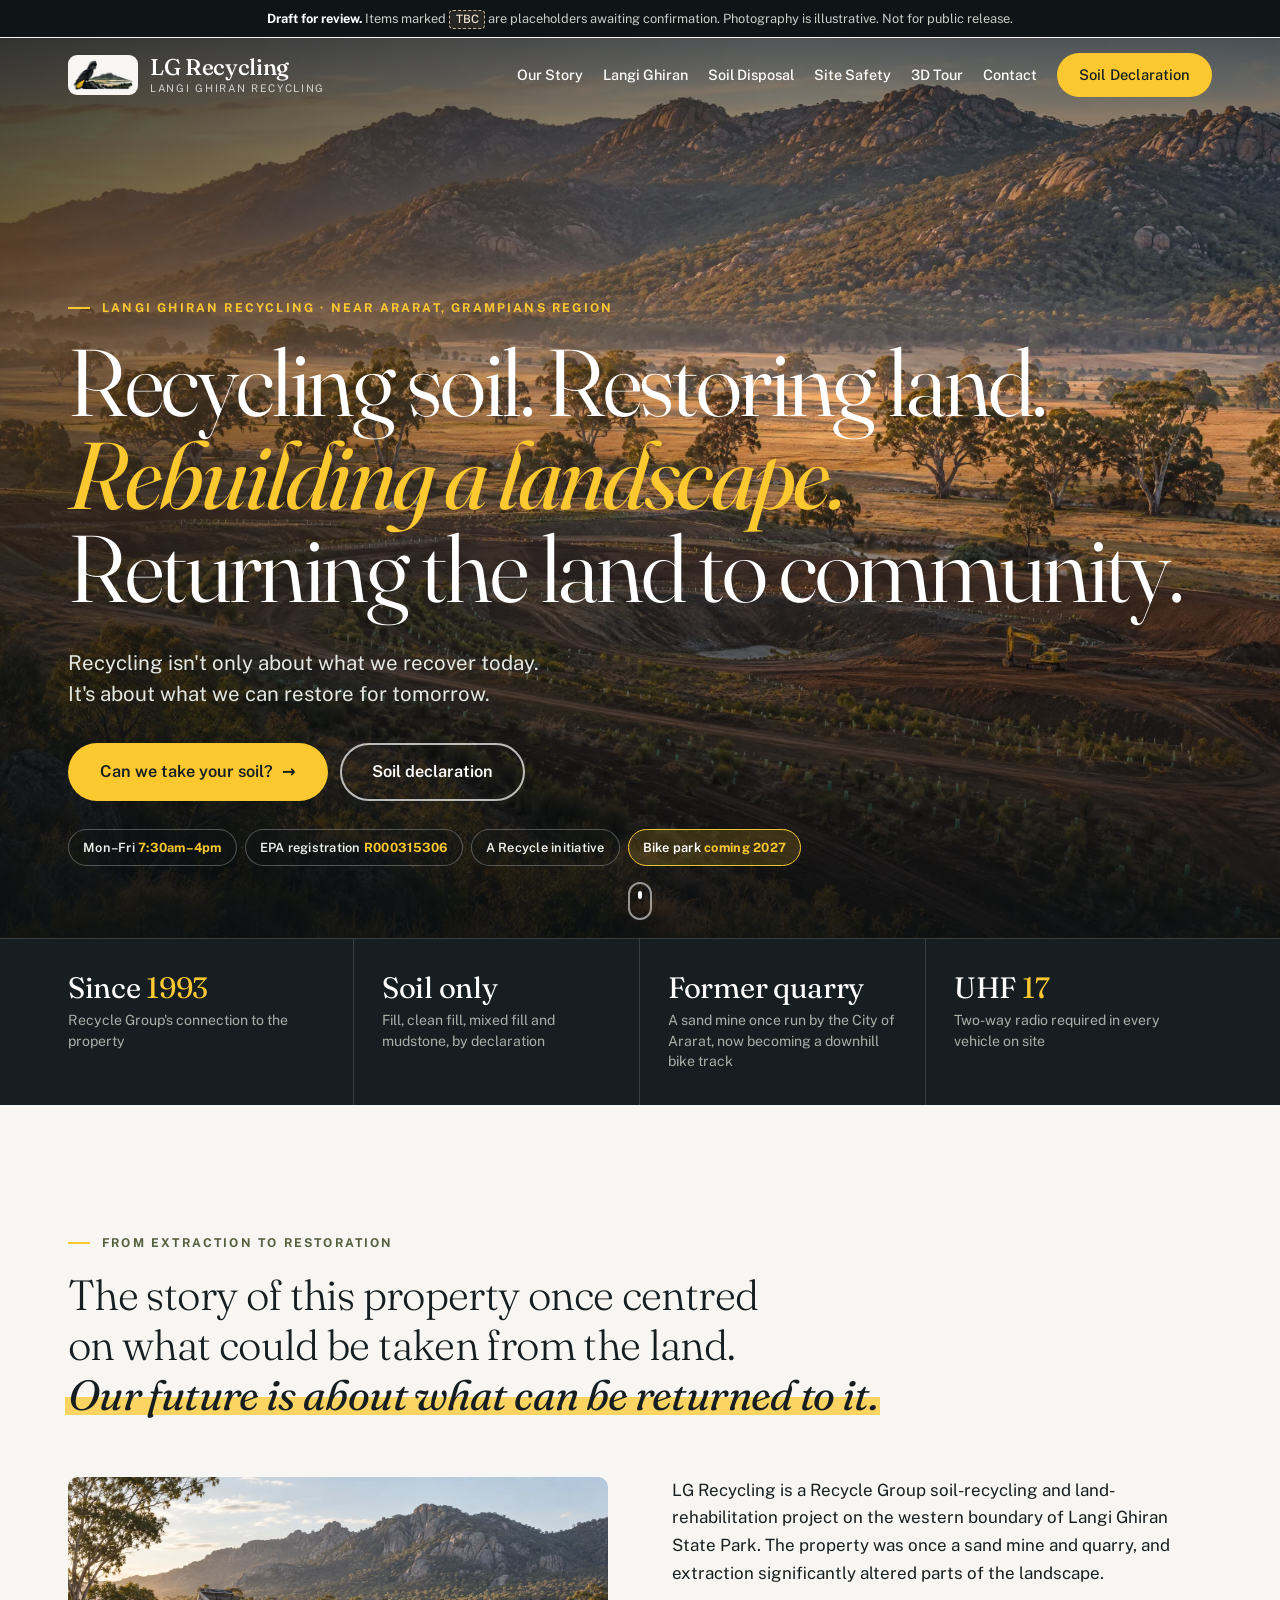
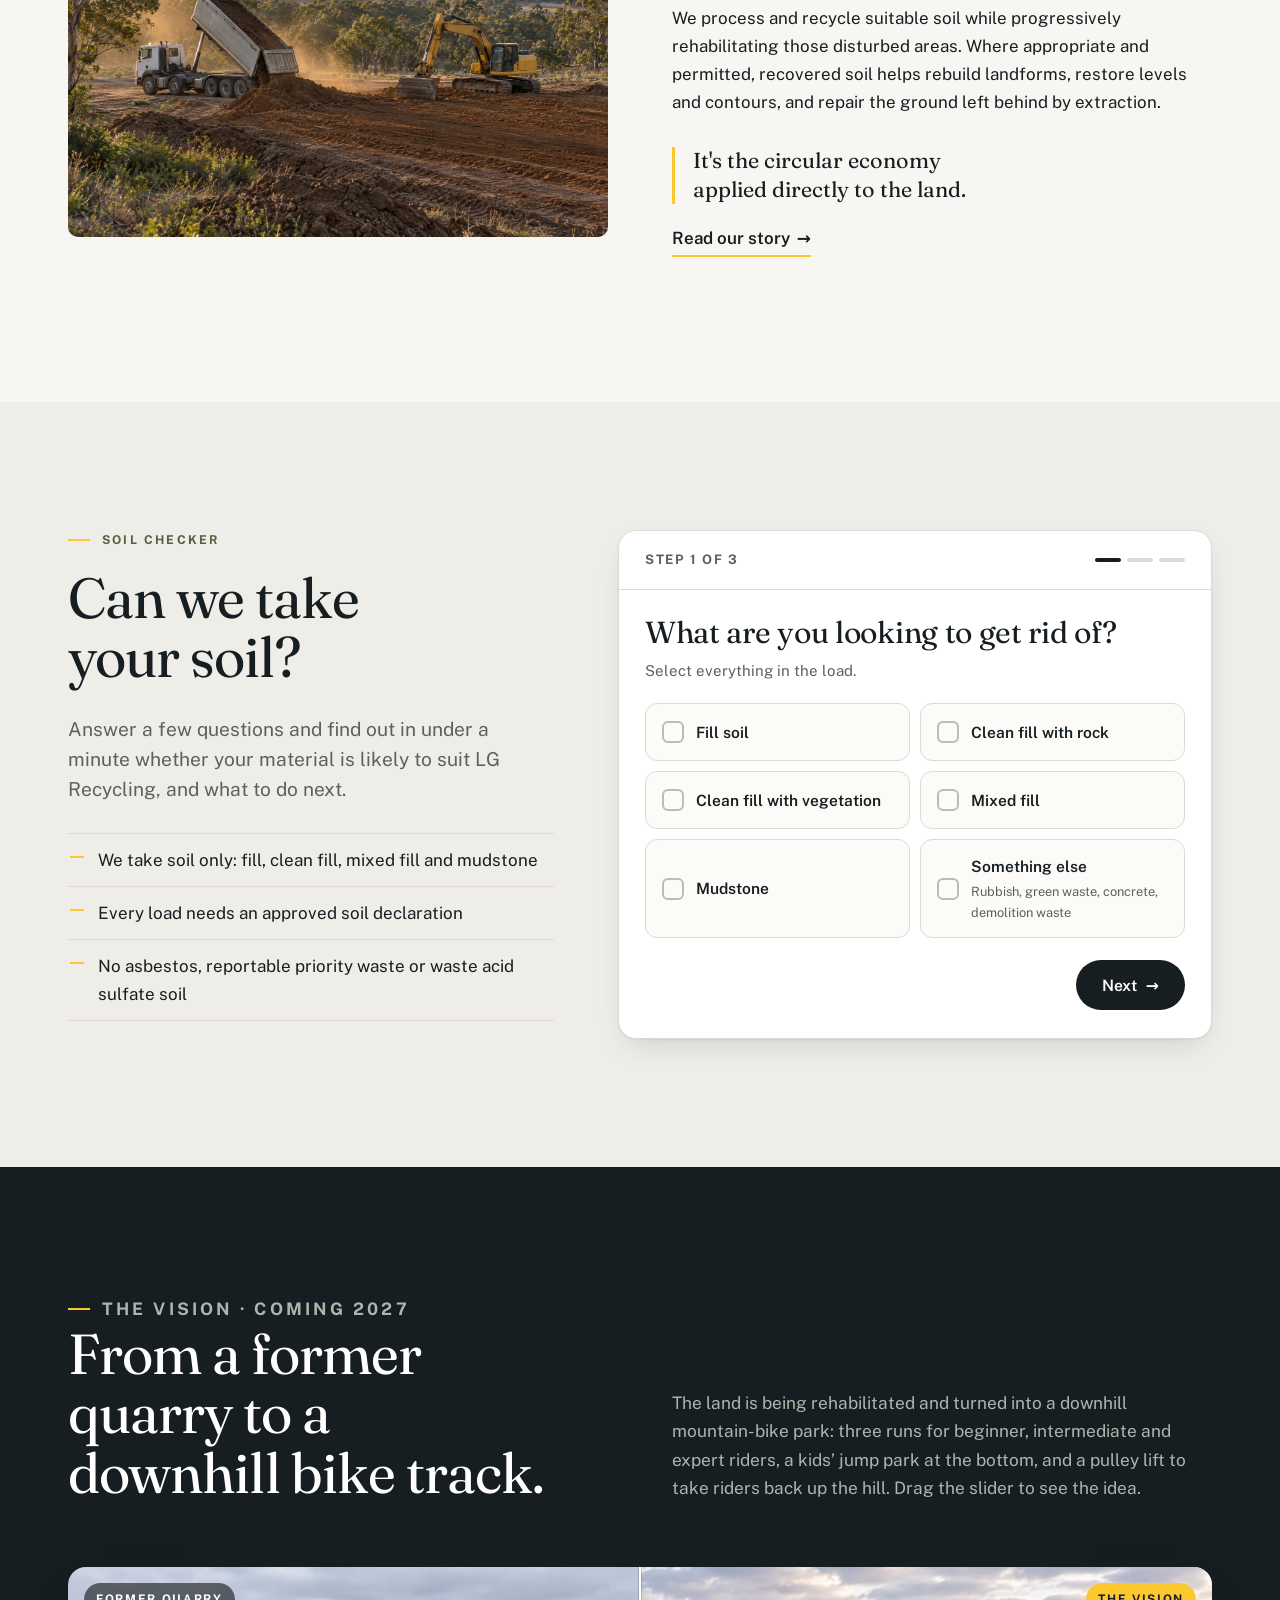
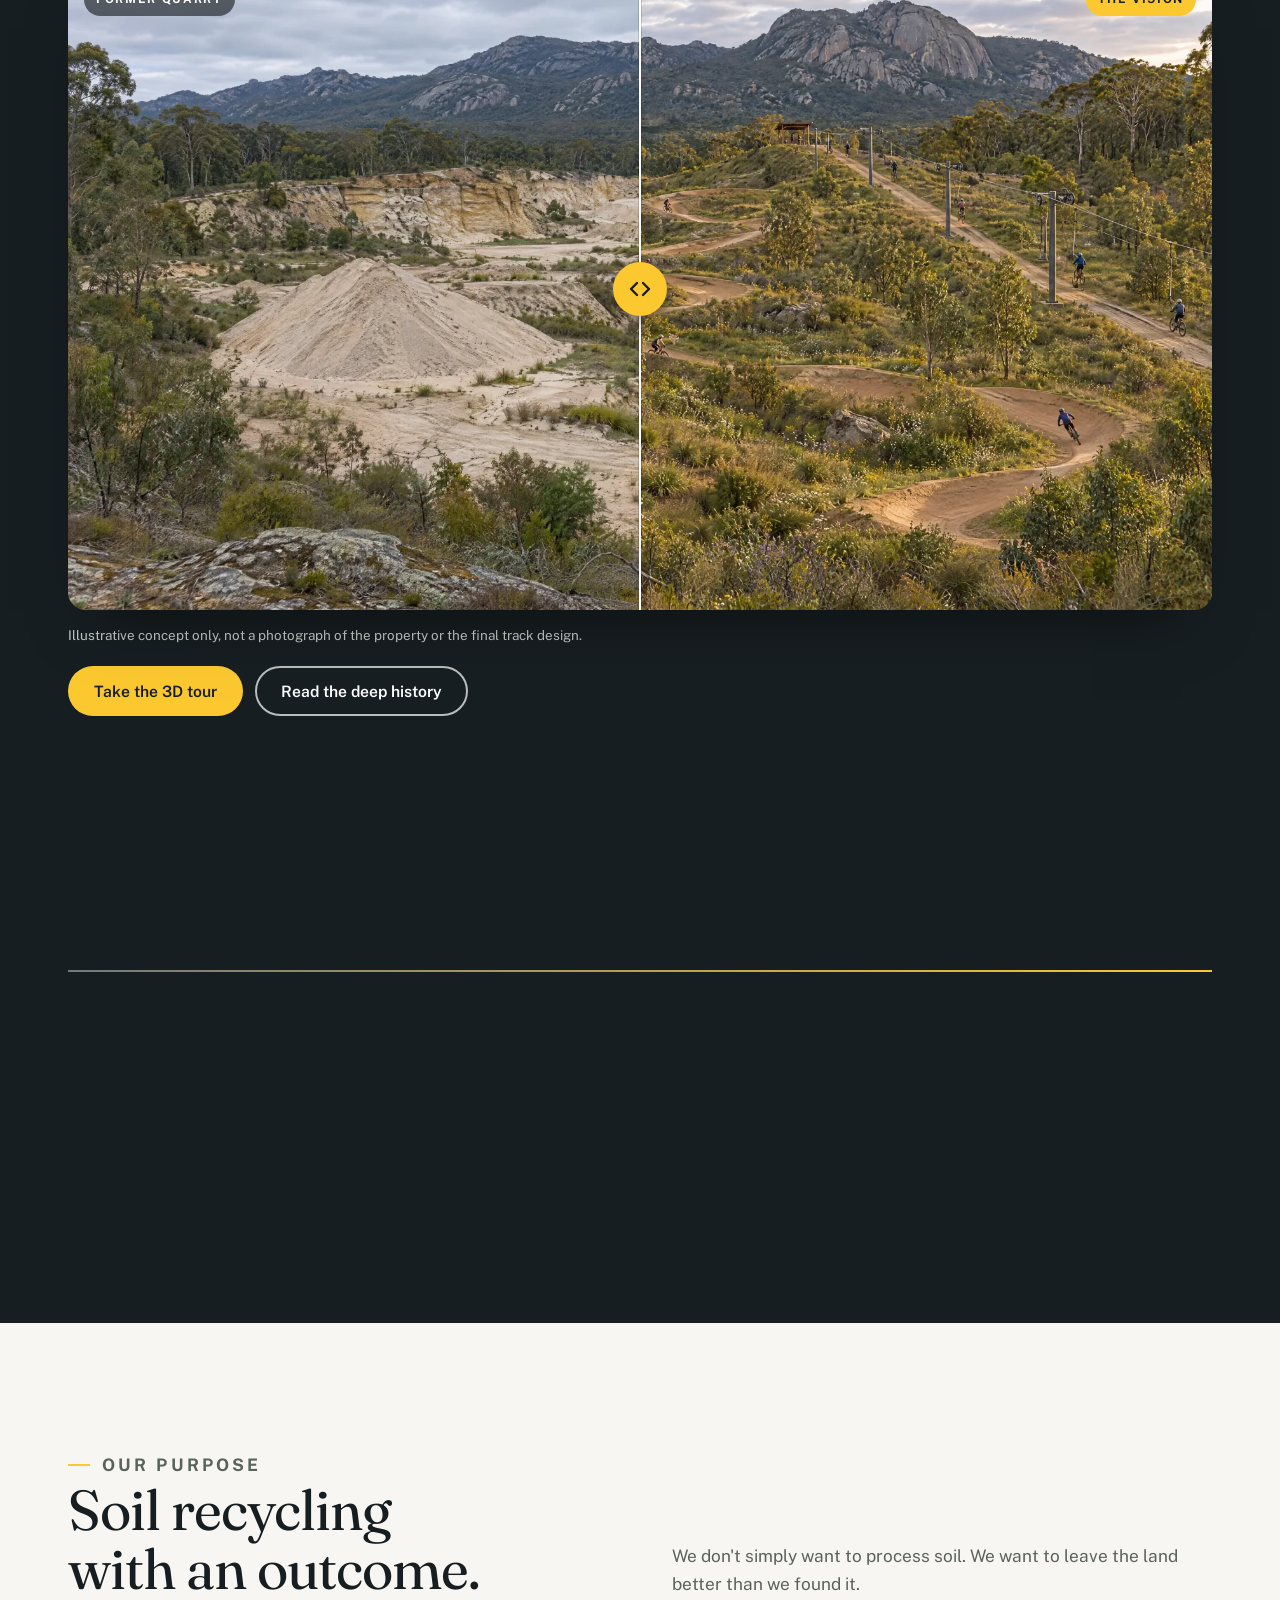
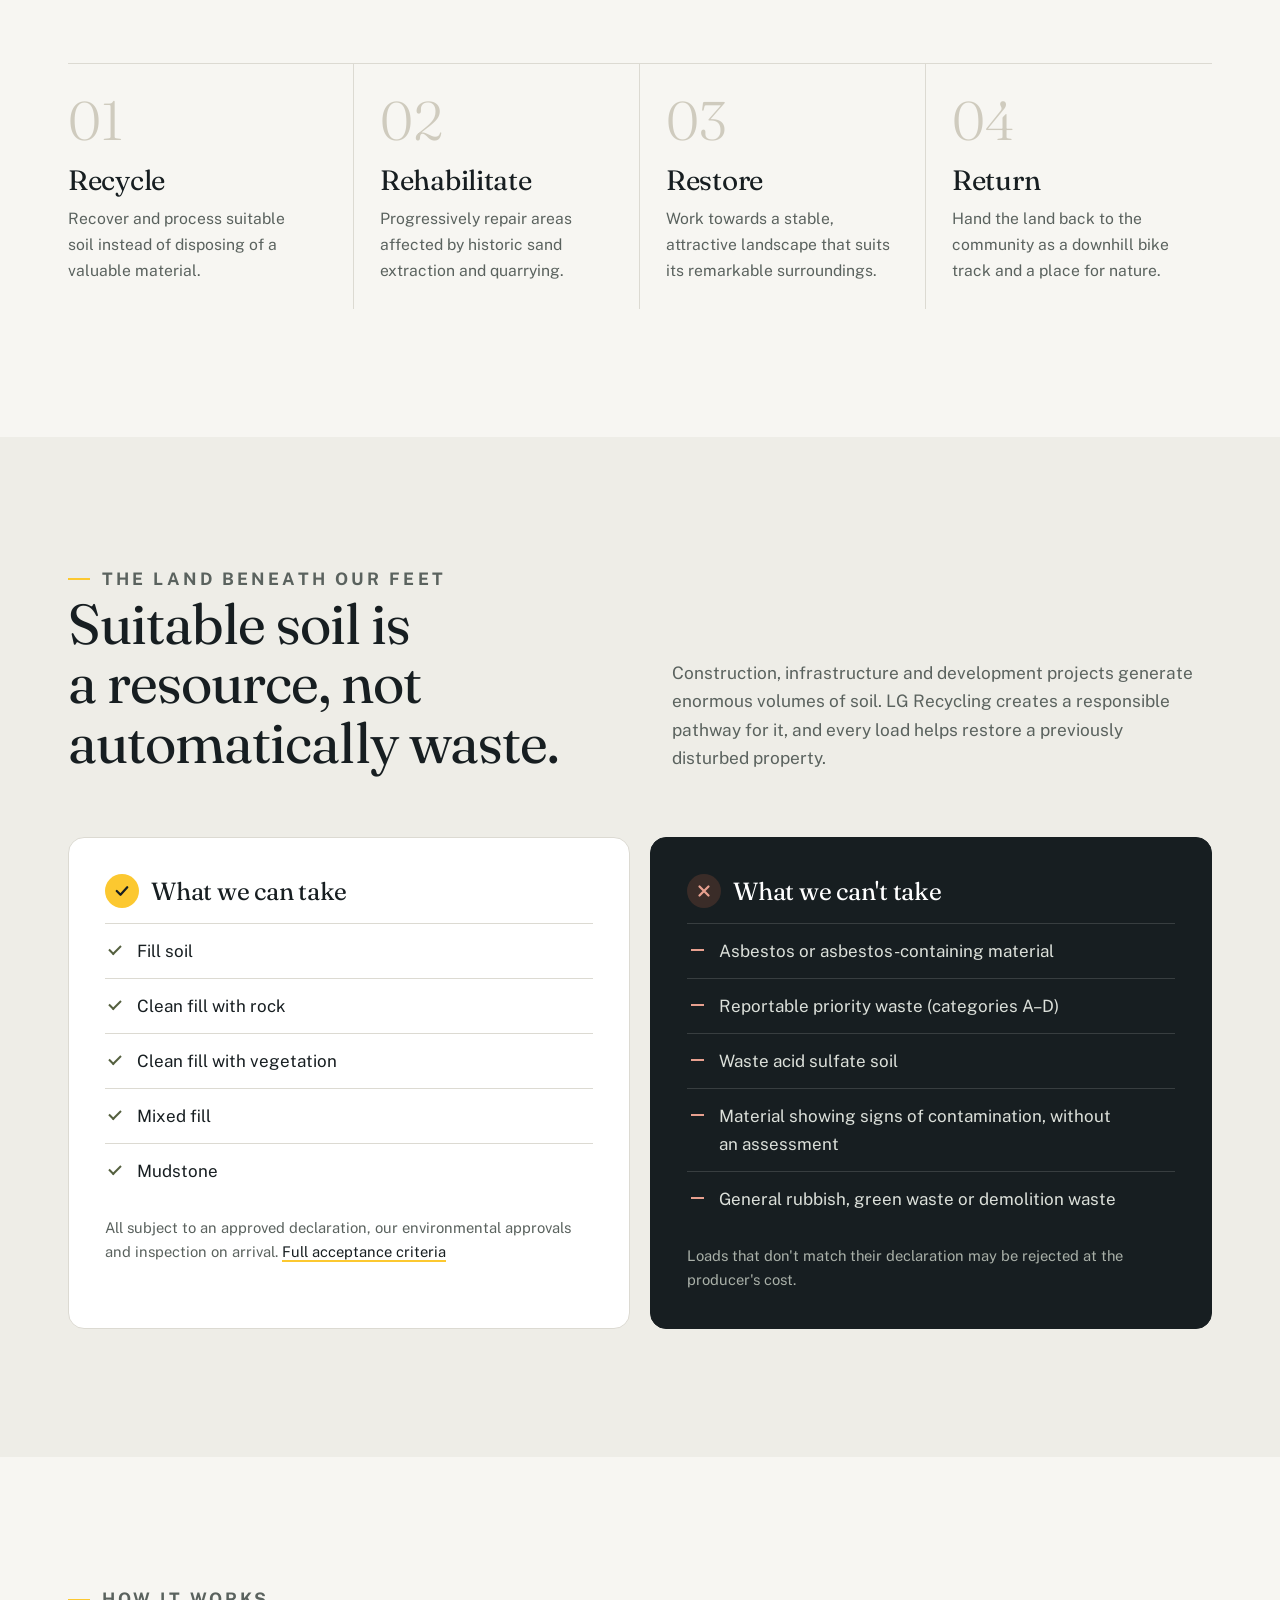
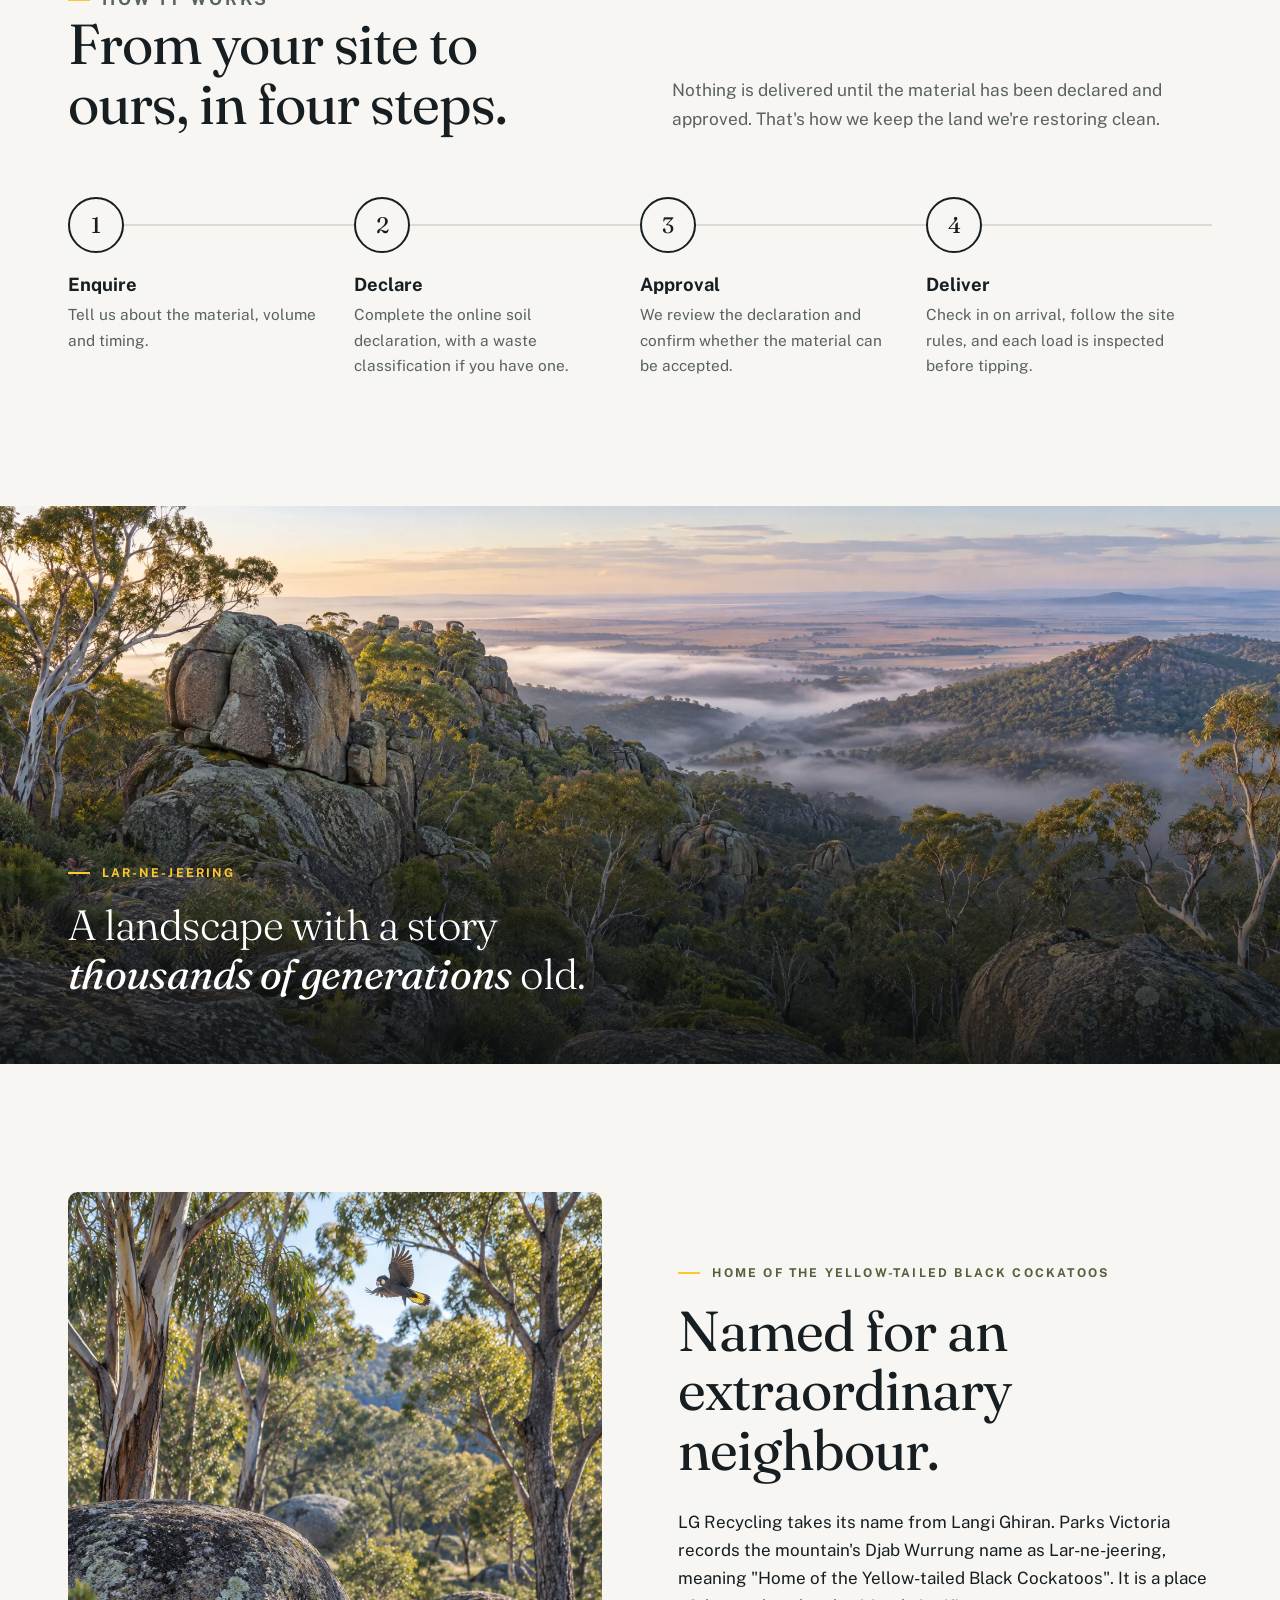
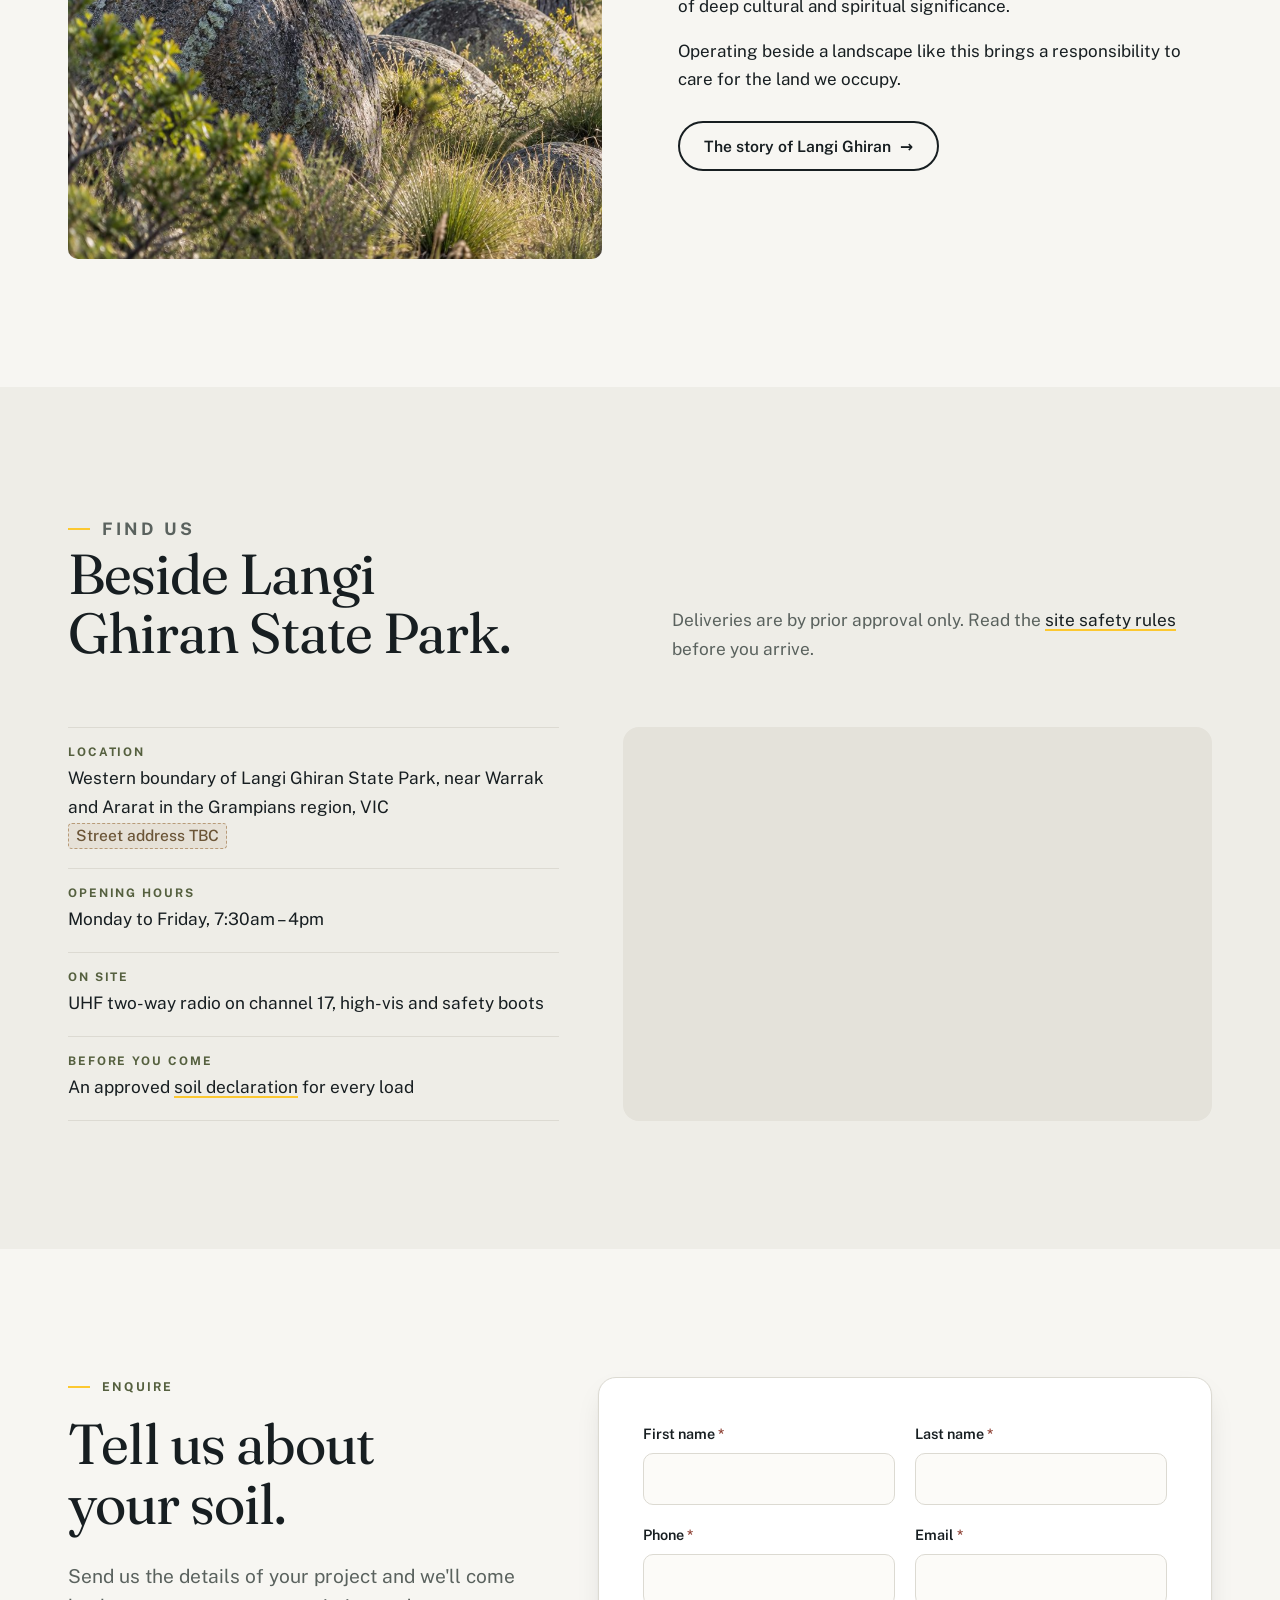
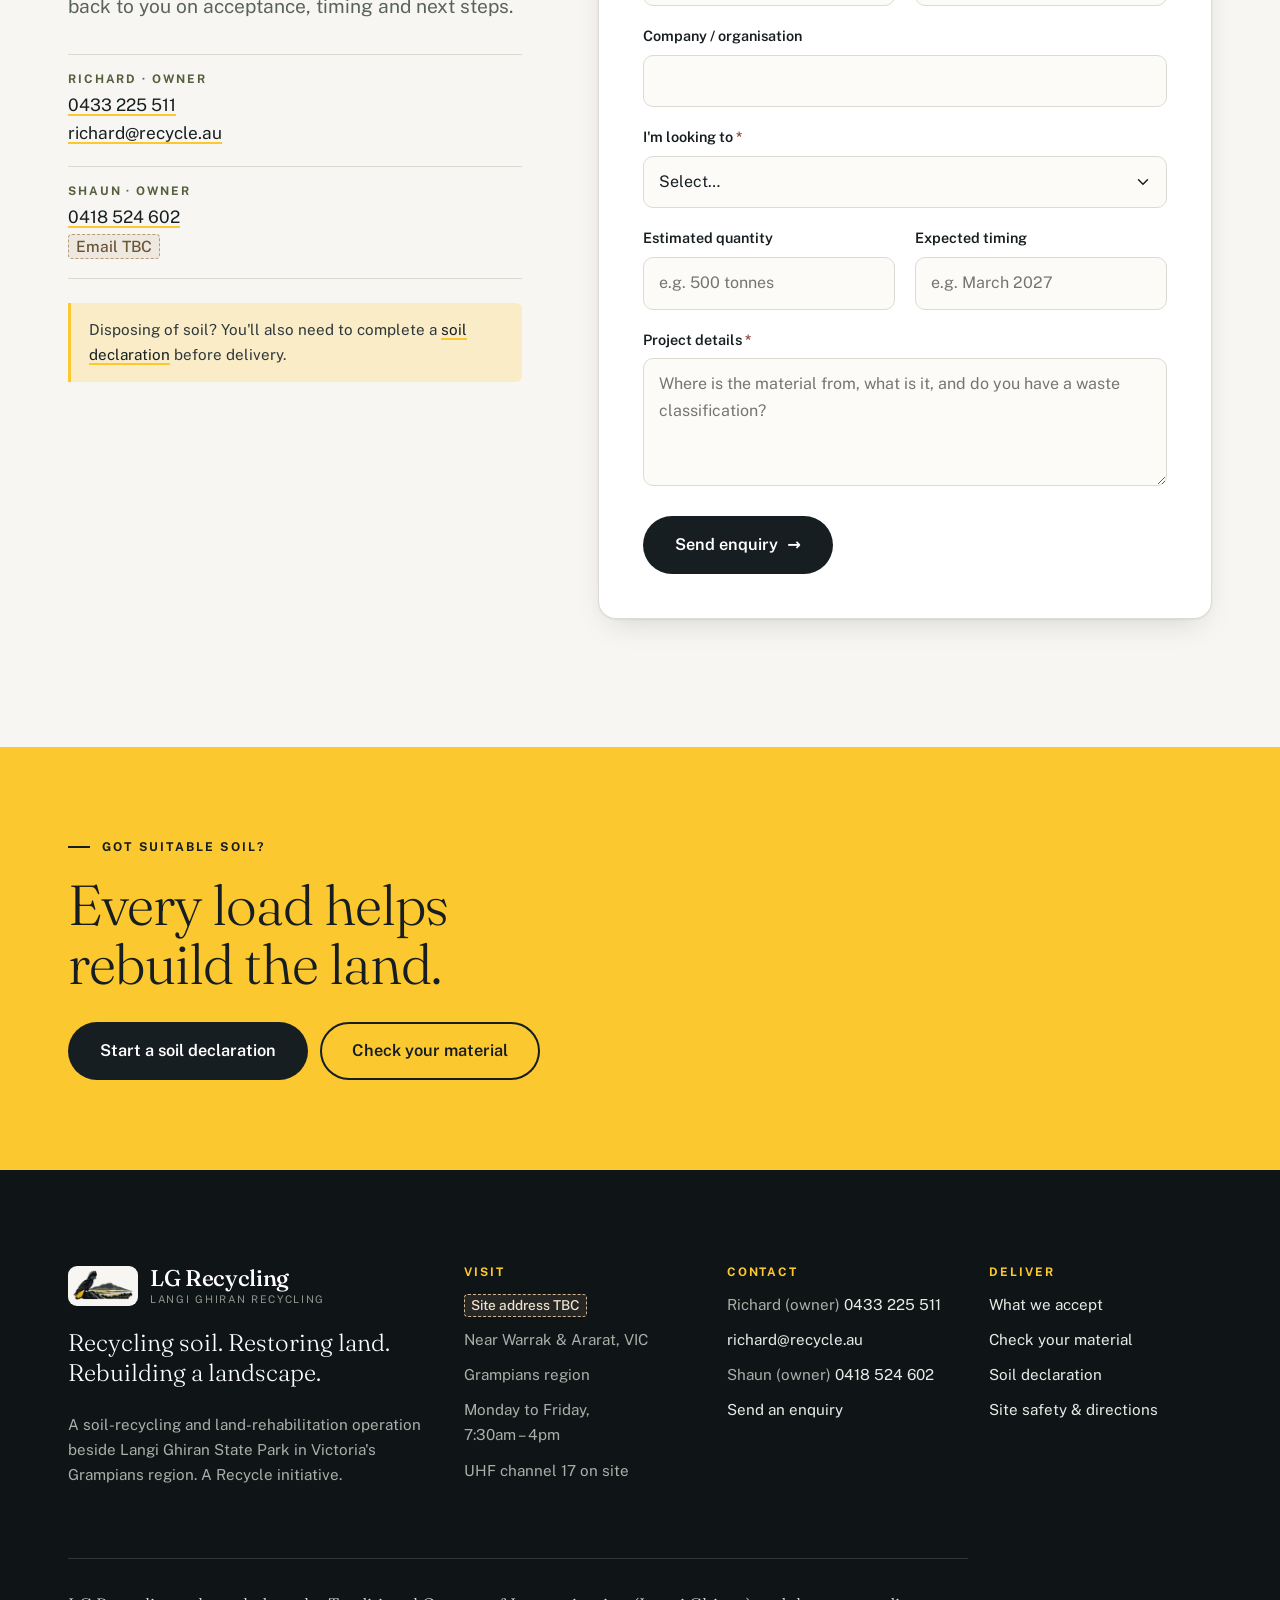
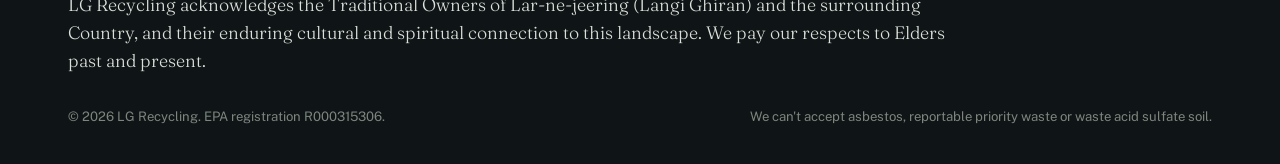
==== commit 7e35f423: "Site copy: "A Recycle initiative" (was "Part of Recycle Group"); home headline adds "Returning the l" ====
--- a/index.html
+++ b/index.html
@@ -46,7 +46,7 @@
   </div>
   <div class="wrap hero-body">
     <p class="eyebrow">Langi Ghiran Recycling · Near Ararat, Grampians region</p>
-    <h1 id="hero-title"><span class="sen">Recycling soil.</span> <span class="sen">Restoring land.</span> <span class="sen"><span class="hl">Rebuilding a landscape.</span></span></h1>
+    <h1 id="hero-title"><span class="sen">Recycling soil.</span> <span class="sen">Restoring land.</span> <span class="sen"><span class="hl">Rebuilding a landscape.</span></span> <span class="sen">Returning the land to community.</span></h1>
     <p class="lede"><span class="sen">Recycling isn't only about what we recover today.</span> <span class="sen">It's about what we can restore for tomorrow.</span></p>
     <div class="hero-foot">
       <div class="actions">
@@ -56,7 +56,7 @@
       <ul class="hero-meta" aria-label="Key details">
         <li>Mon–Fri <b class="nw">7:30am–4pm</b></li>
         <li>EPA registration <b>R000315306</b></li>
-        <li>Part of Recycle Group</li>
+        <li>A Recycle initiative</li>
         <li class="hm-coming"><a href="explore.html">Bike park <b>coming 2027</b></a></li>
       </ul>
     </div>
@@ -368,7 +368,7 @@
       <div class="foot-brand">
         <a class="brand" href="index.html"><span class="brand-mark" aria-hidden="true"></span><span class="brand-text"><b>LG Recycling</b><small>Langi Ghiran Recycling</small></span></a>
         <p class="foot-tag"><span class="sen">Recycling soil.</span> <span class="sen">Restoring land.</span> <span class="sen">Rebuilding a landscape.</span></p>
-        <p>A soil-recycling and land-rehabilitation operation beside Langi Ghiran State Park in Victoria's Grampians region. Part of Recycle Group.</p>
+        <p>A soil-recycling and land-rehabilitation operation beside Langi Ghiran State Park in Victoria's Grampians region. A Recycle initiative.</p>
       </div>
       <div>
         <h4>Visit</h4>
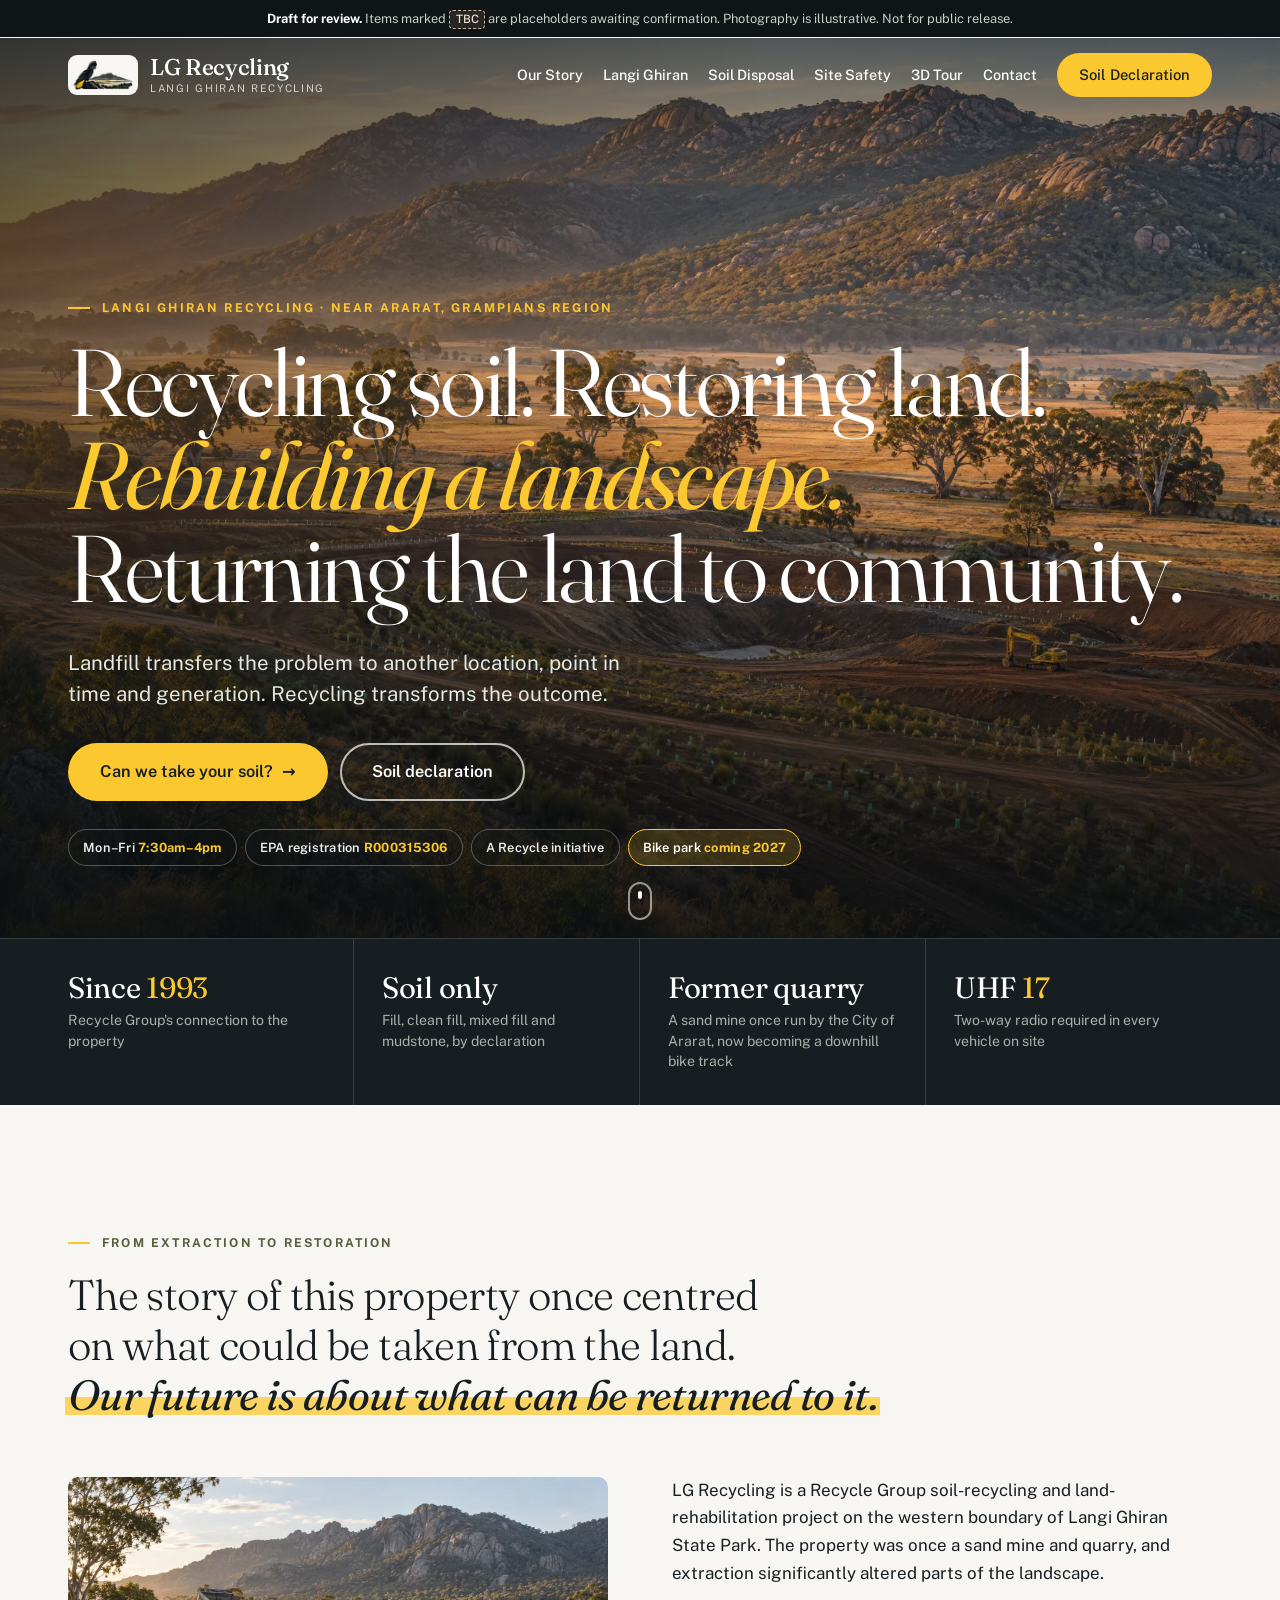
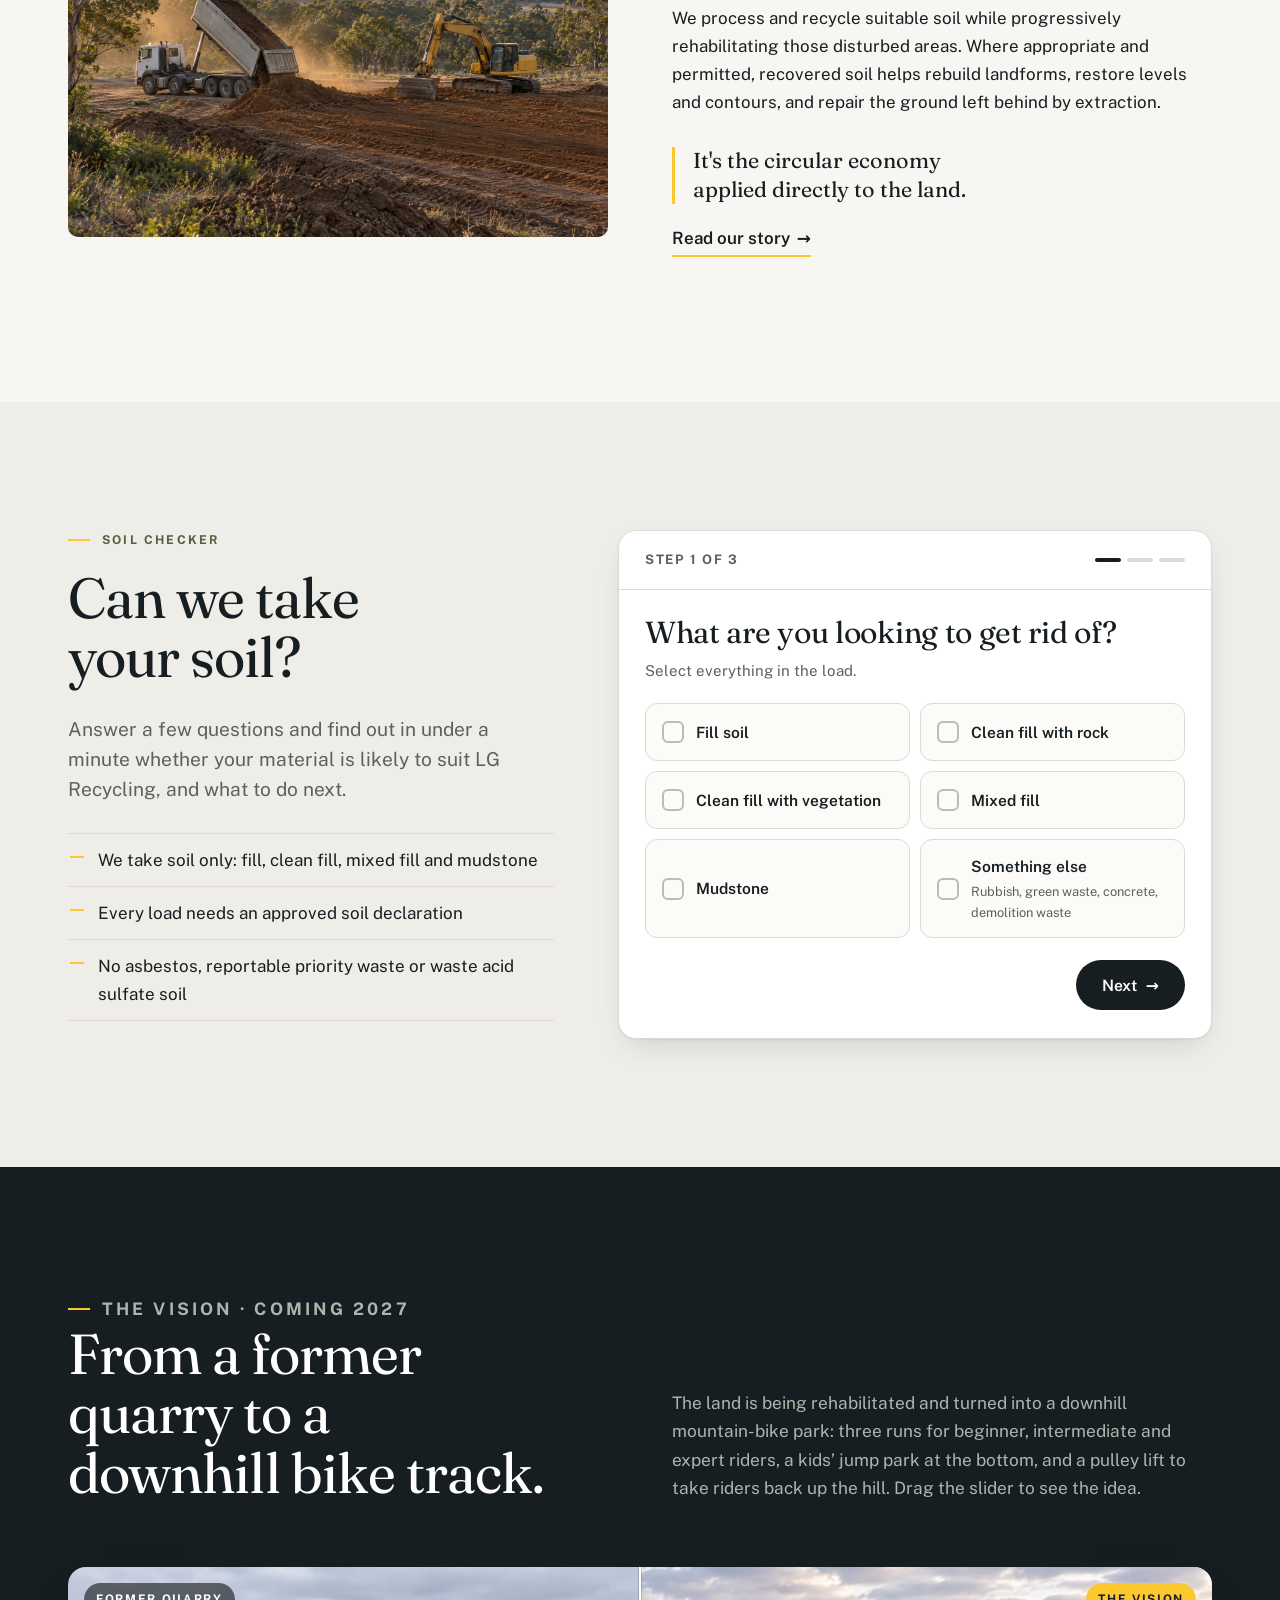
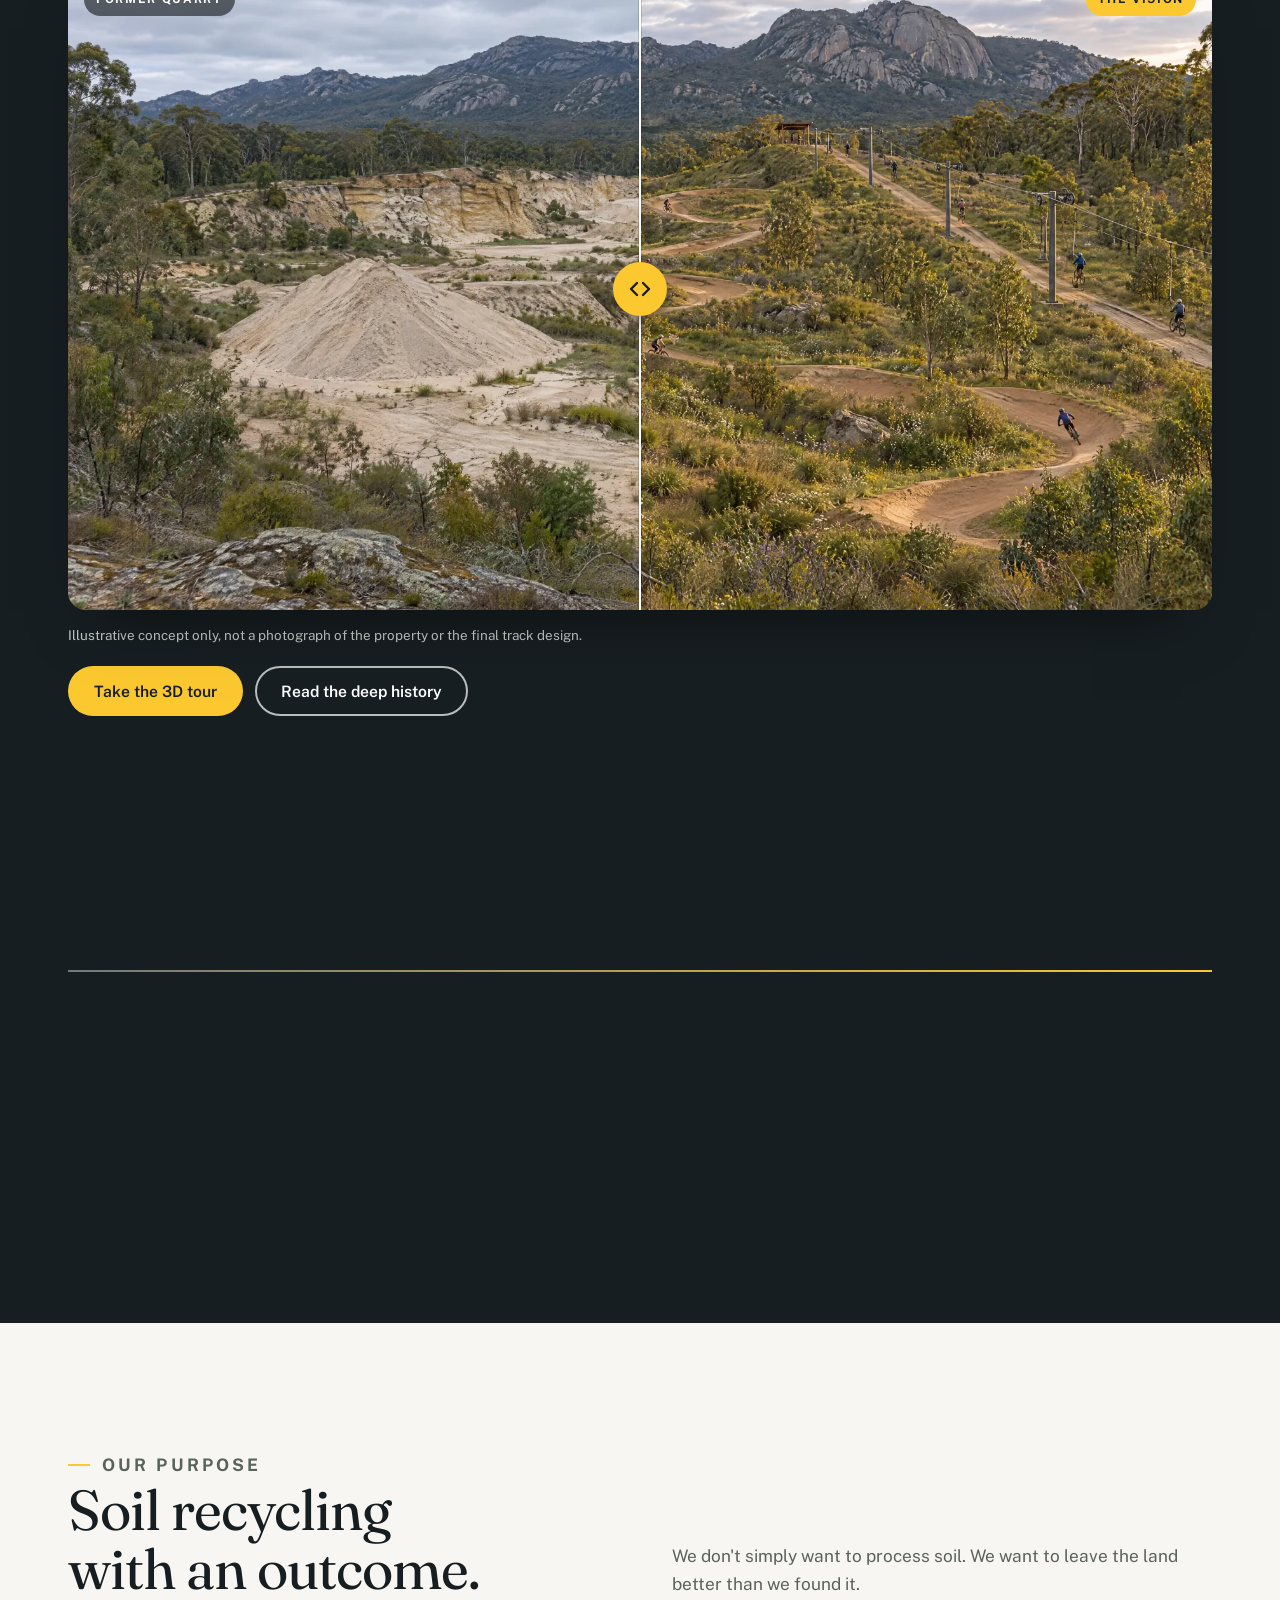
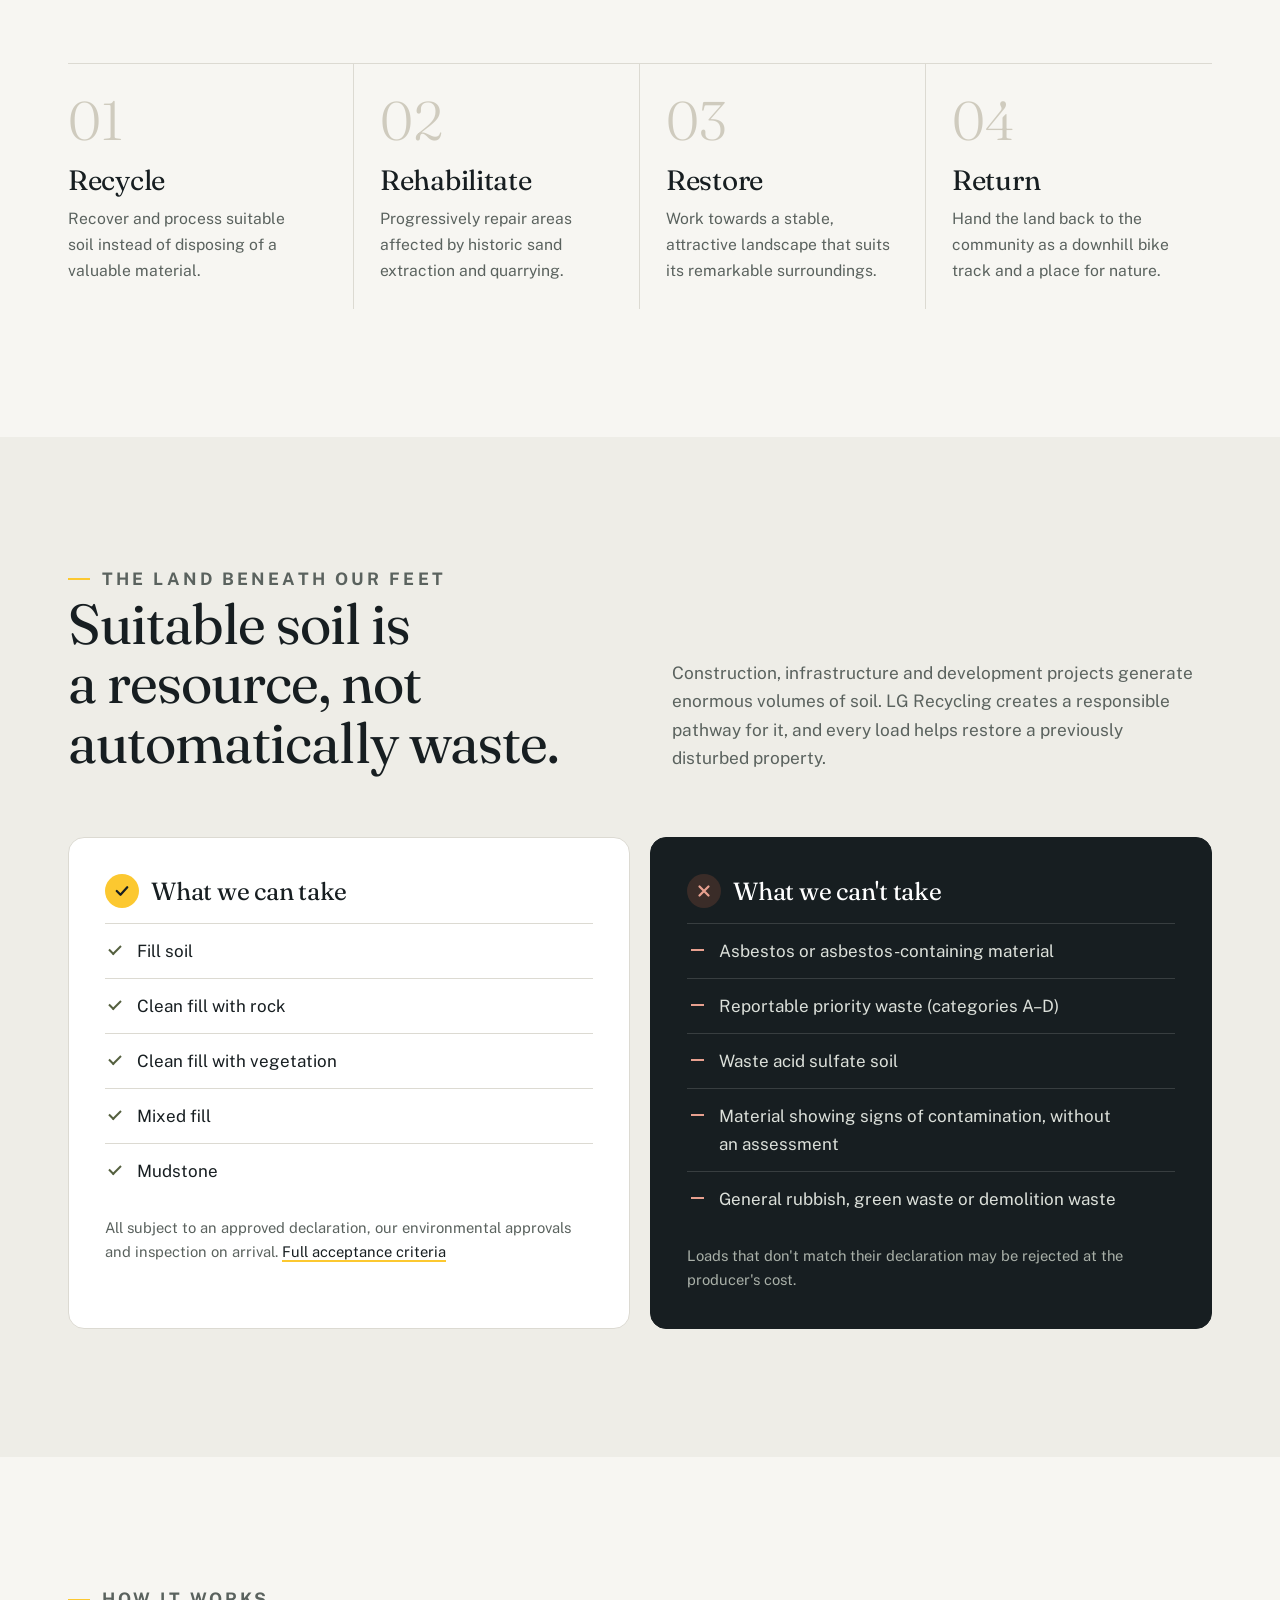
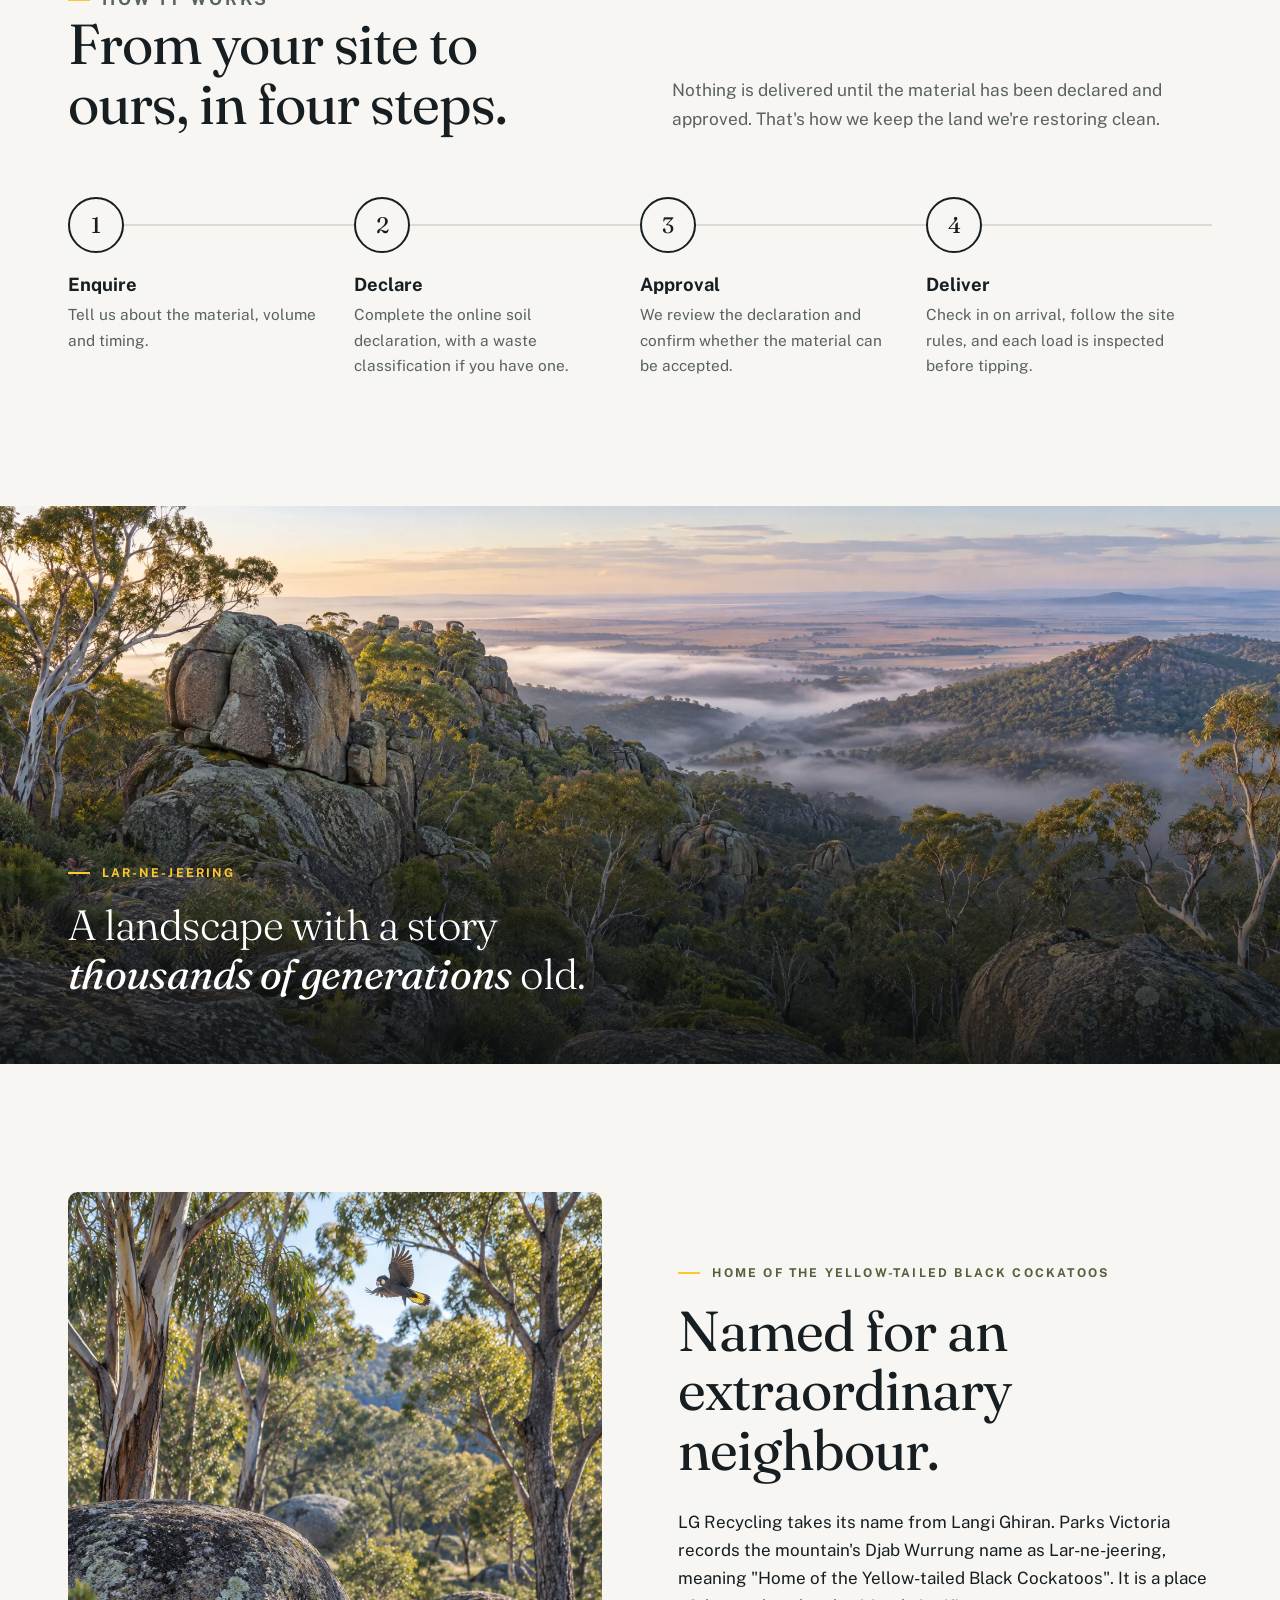
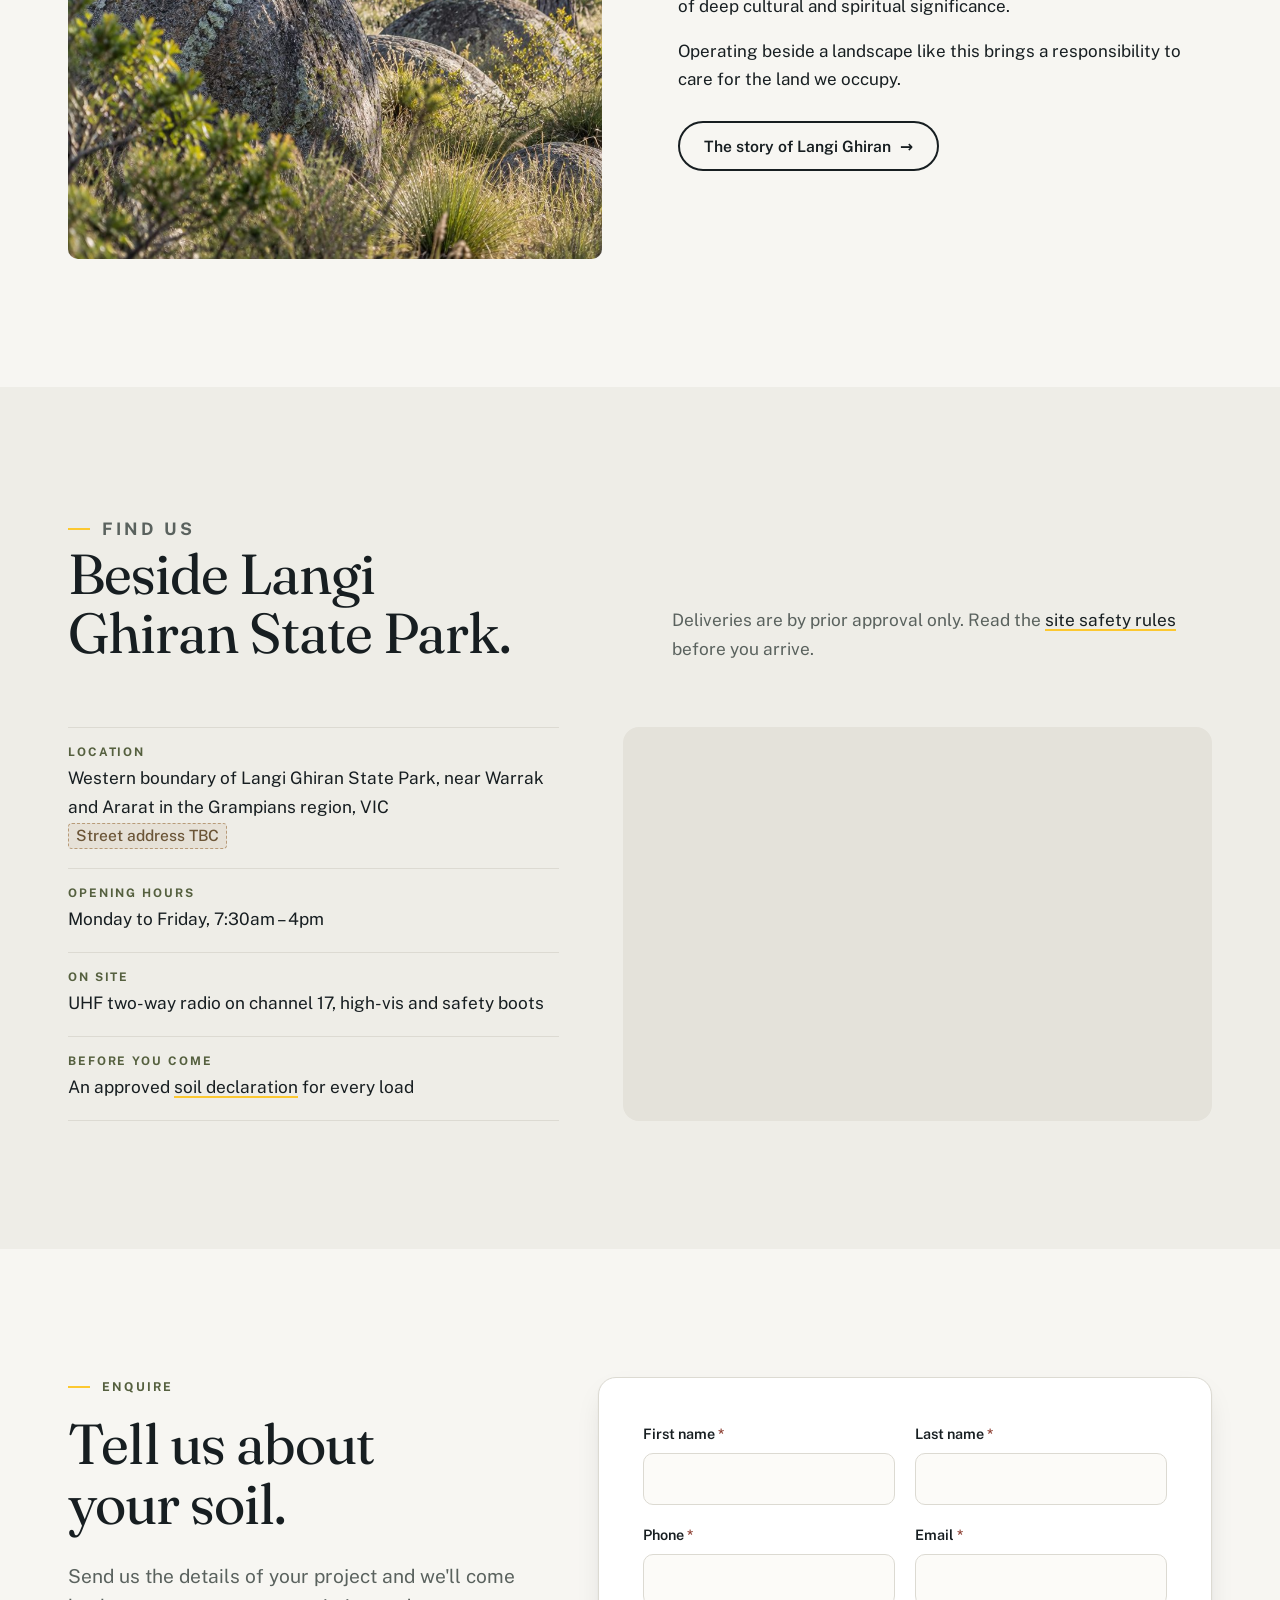
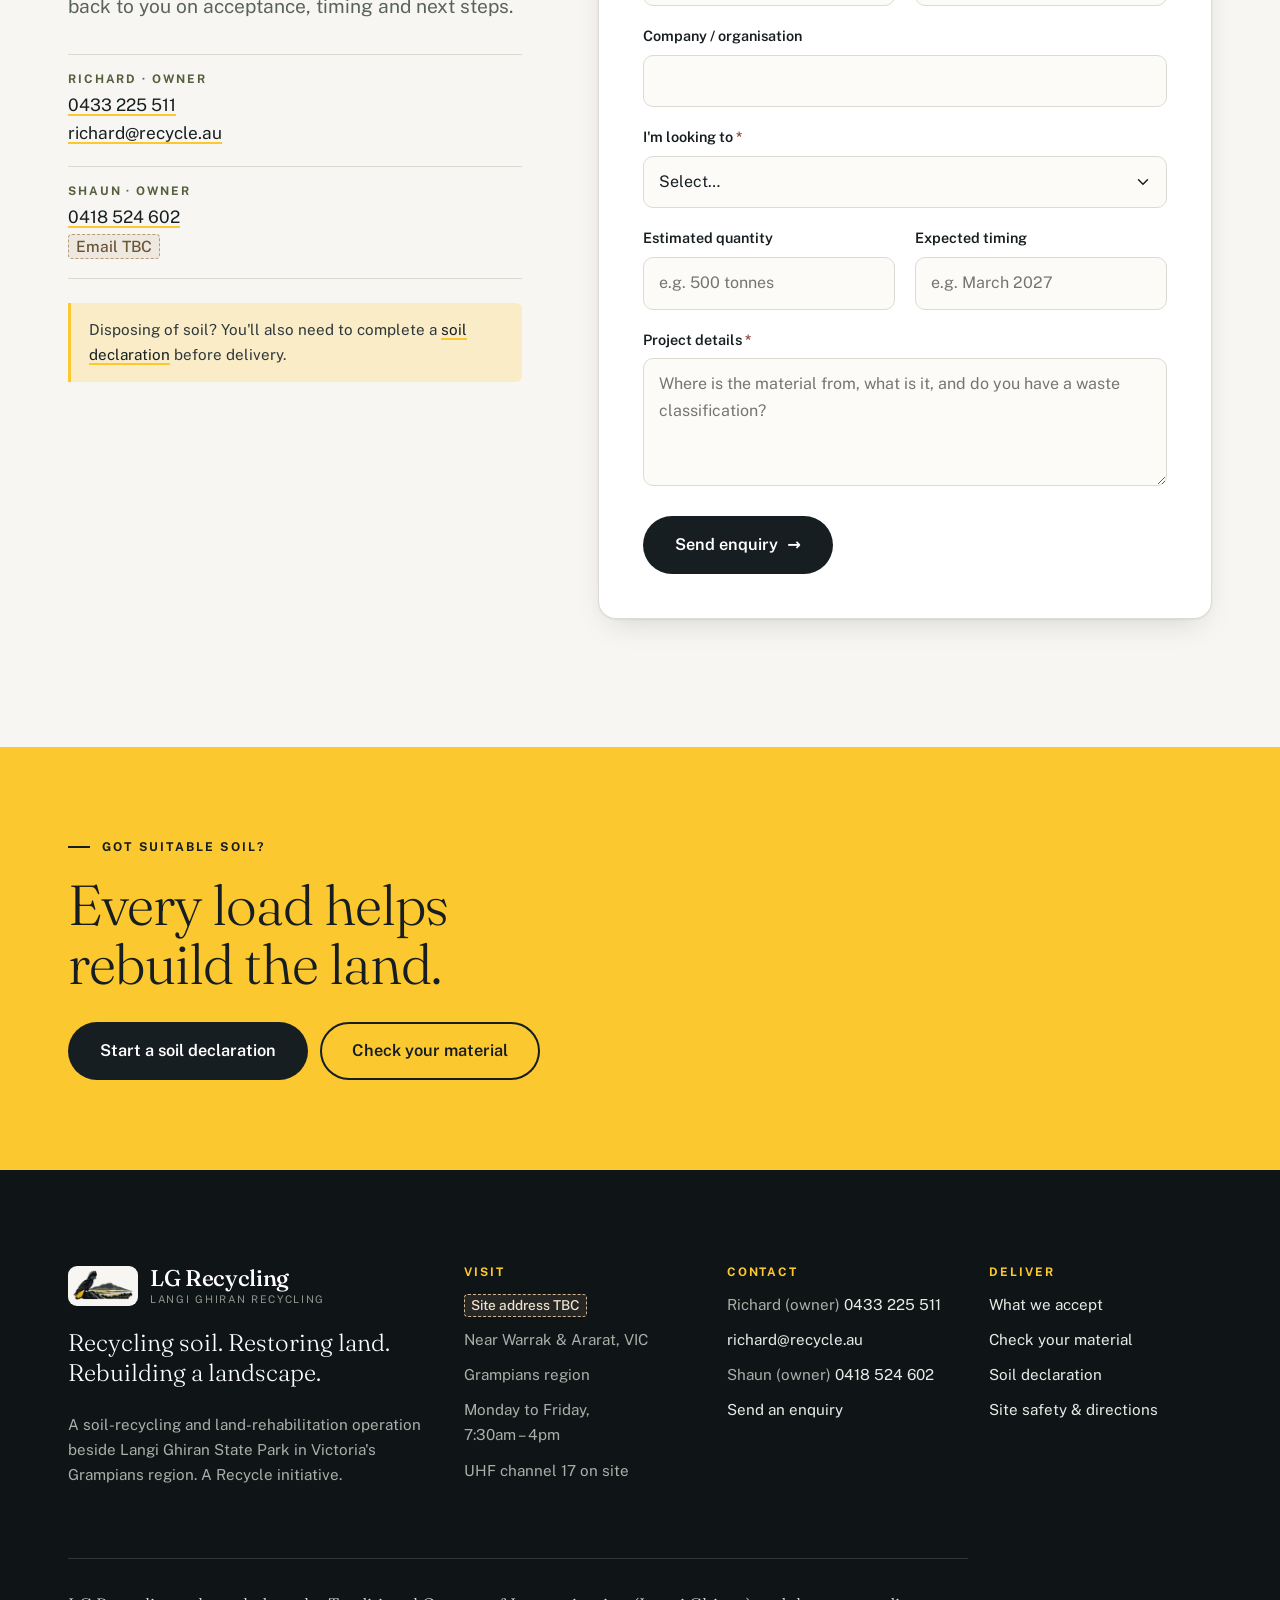
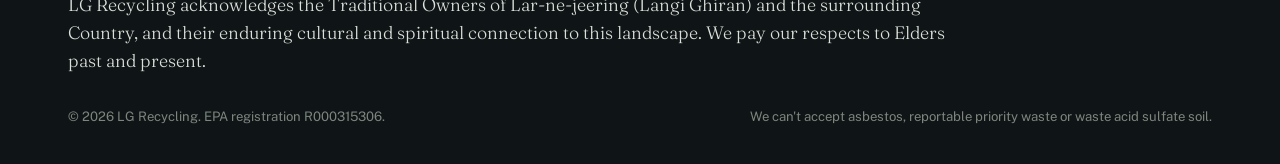
==== commit 84d2f5a4: "Home hero: landfill line replaces the recover/restore line" ====
--- a/index.html
+++ b/index.html
@@ -47,7 +47,7 @@
   <div class="wrap hero-body">
     <p class="eyebrow">Langi Ghiran Recycling · Near Ararat, Grampians region</p>
     <h1 id="hero-title"><span class="sen">Recycling soil.</span> <span class="sen">Restoring land.</span> <span class="sen"><span class="hl">Rebuilding a landscape.</span></span> <span class="sen">Returning the land to community.</span></h1>
-    <p class="lede"><span class="sen">Recycling isn't only about what we recover today.</span> <span class="sen">It's about what we can restore for tomorrow.</span></p>
+    <p class="lede"><span class="sen">Landfill transfers the problem to another location, point in time and generation.</span> <span class="sen">Recycling transforms the outcome.</span></p>
     <div class="hero-foot">
       <div class="actions">
         <a class="btn btn-primary btn-lg" href="#checker">Can we take your soil? <span class="arrow" aria-hidden="true">&rarr;</span></a>
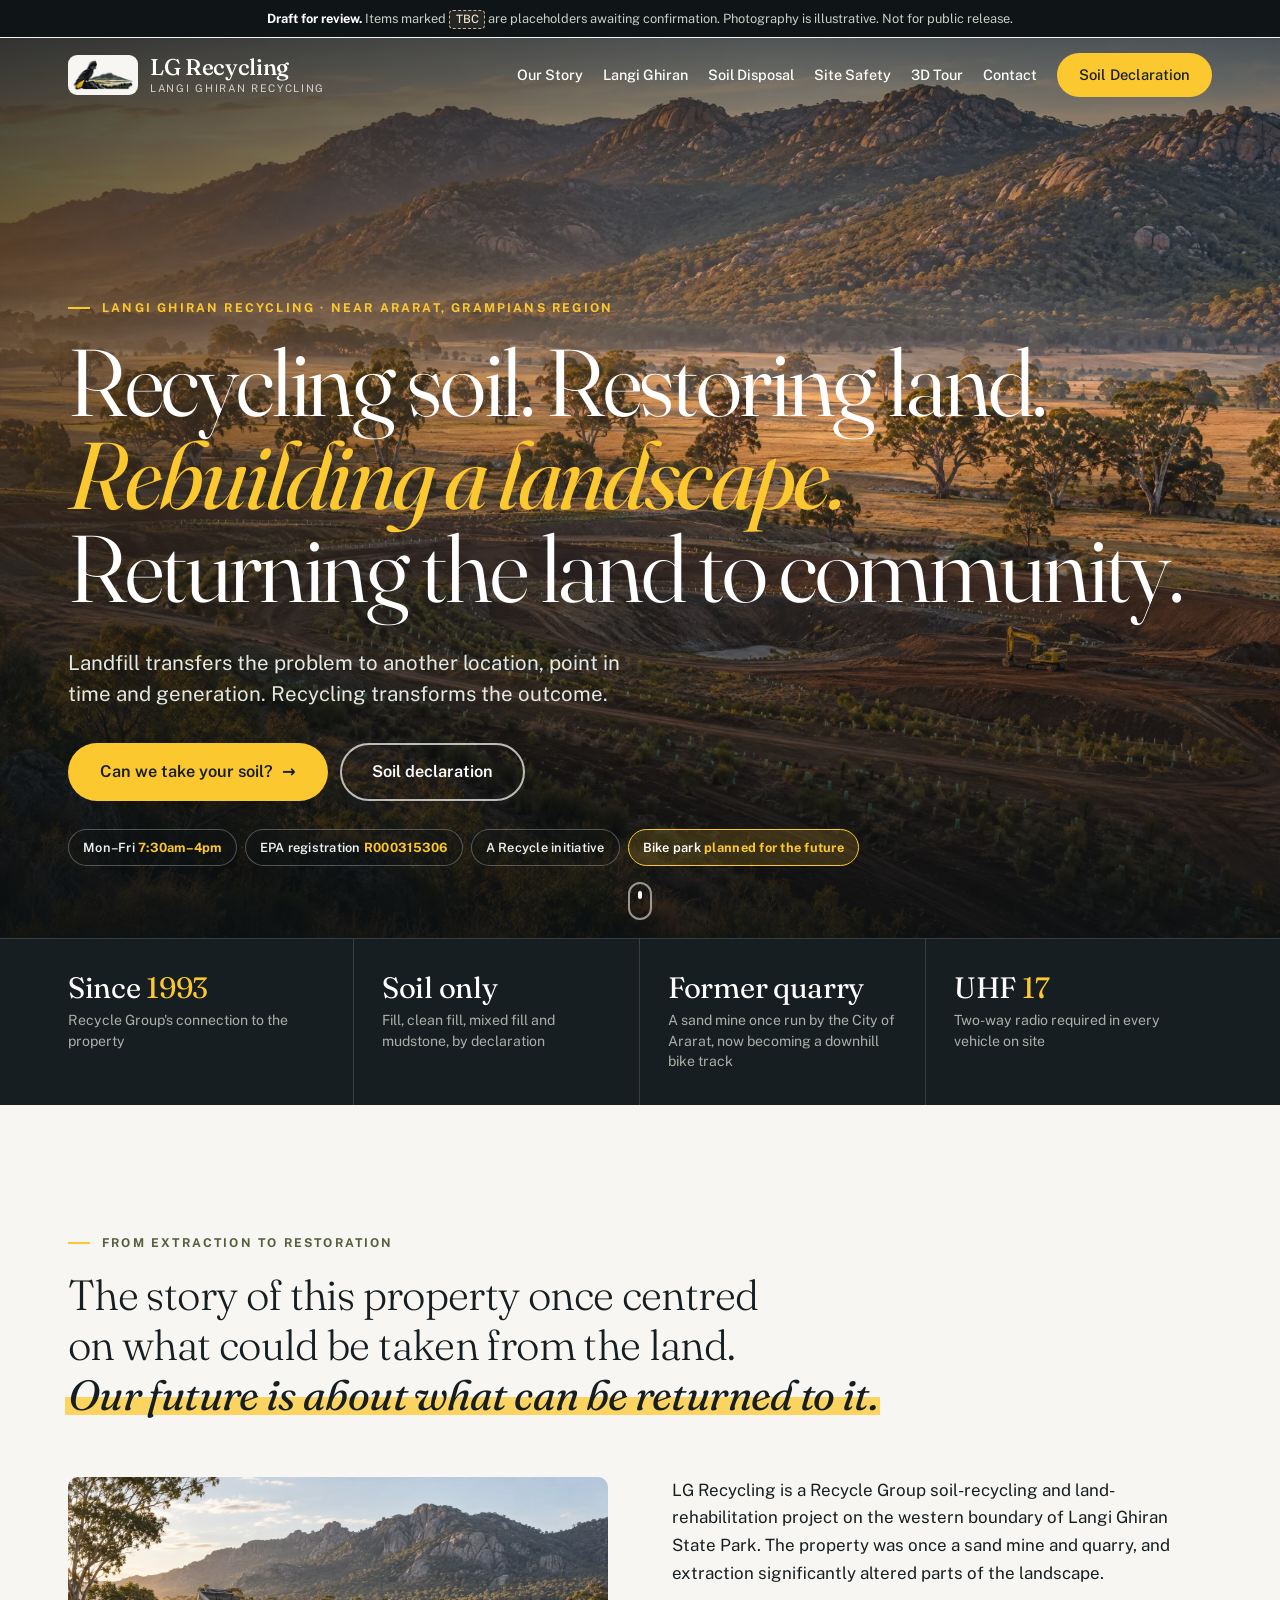
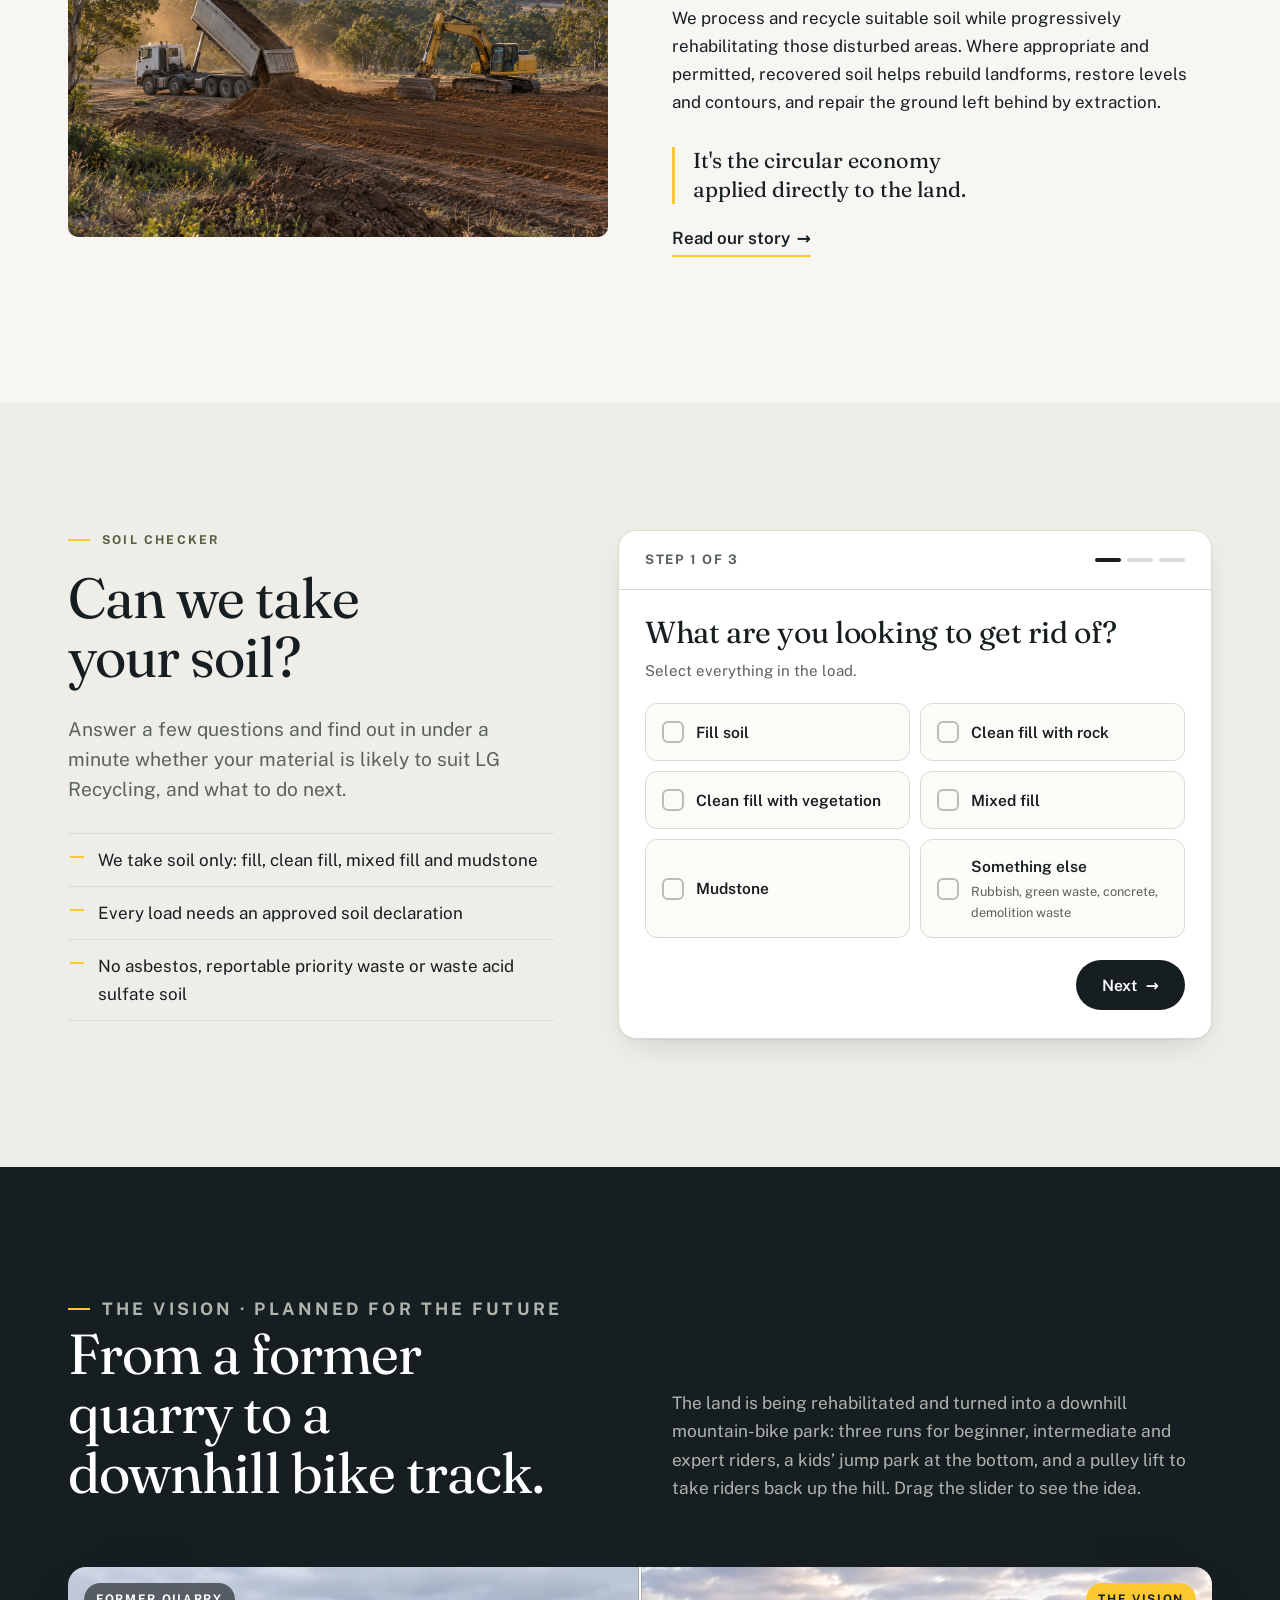
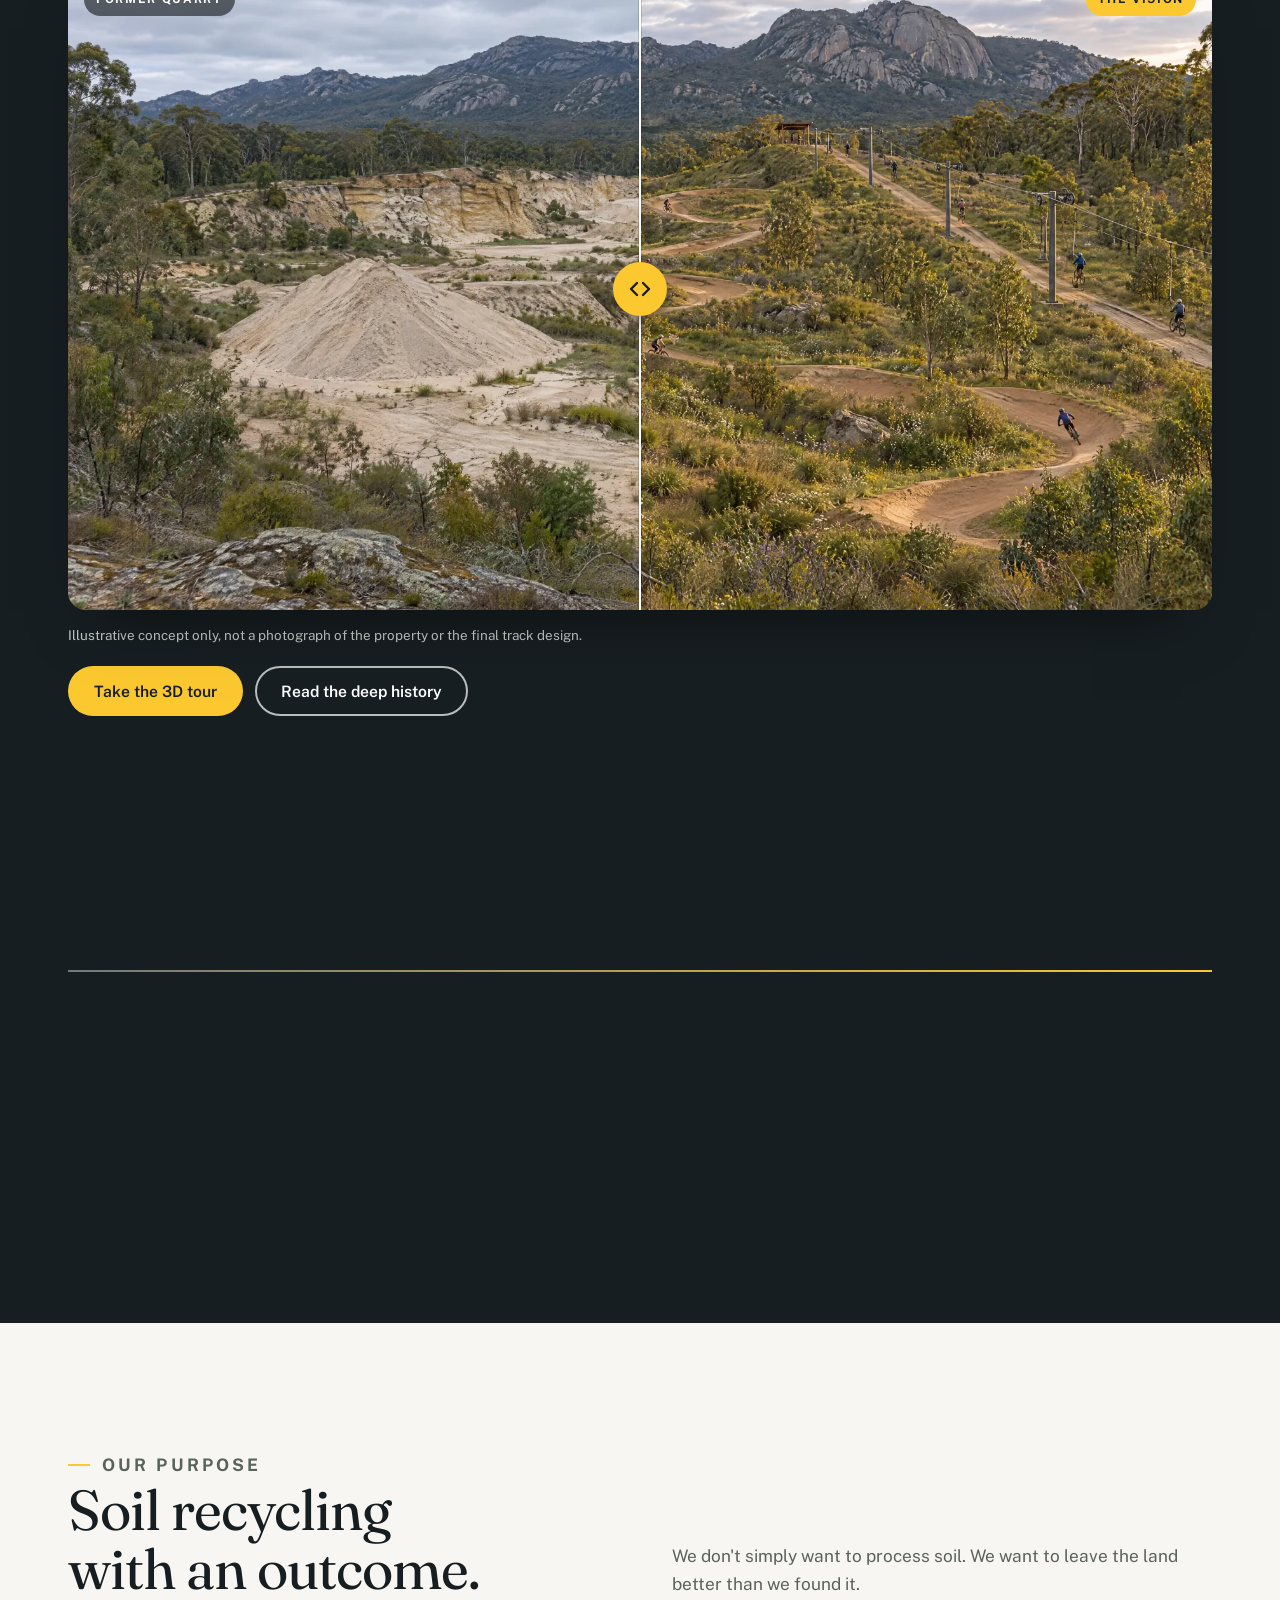
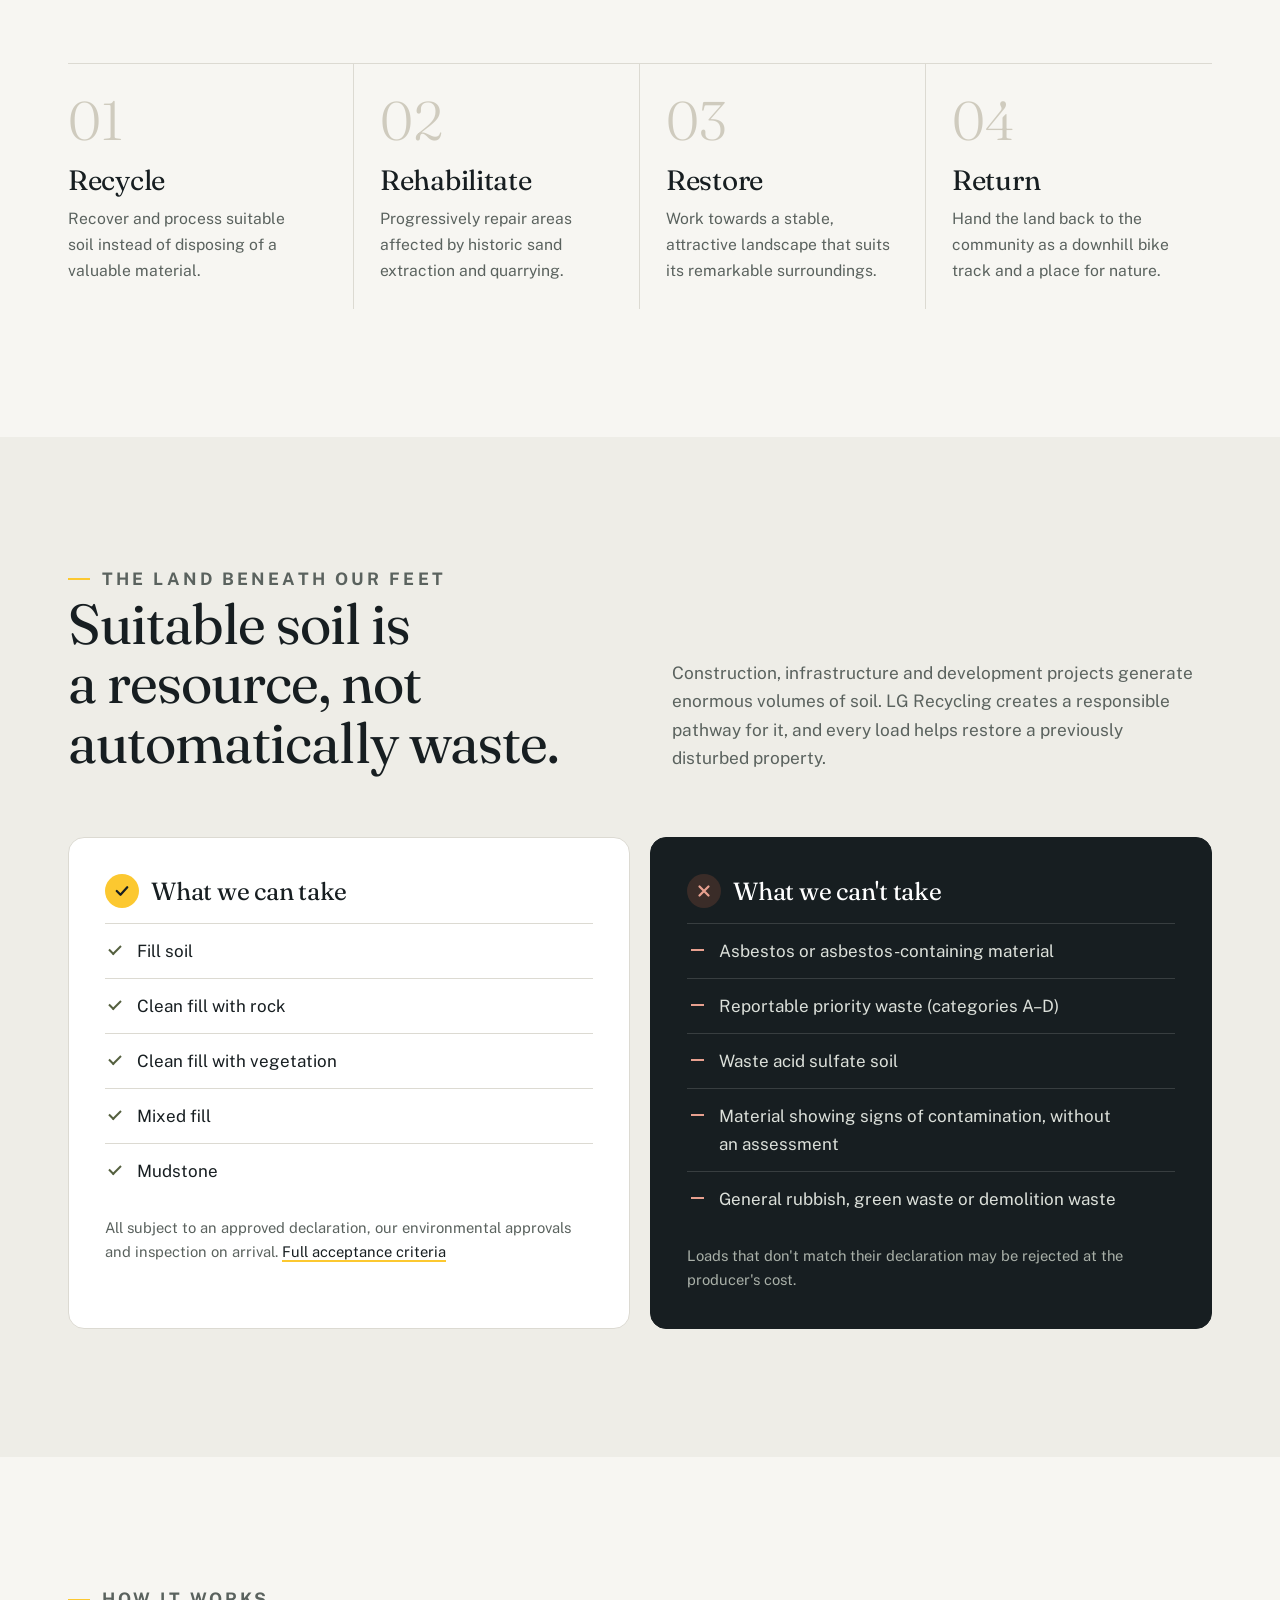
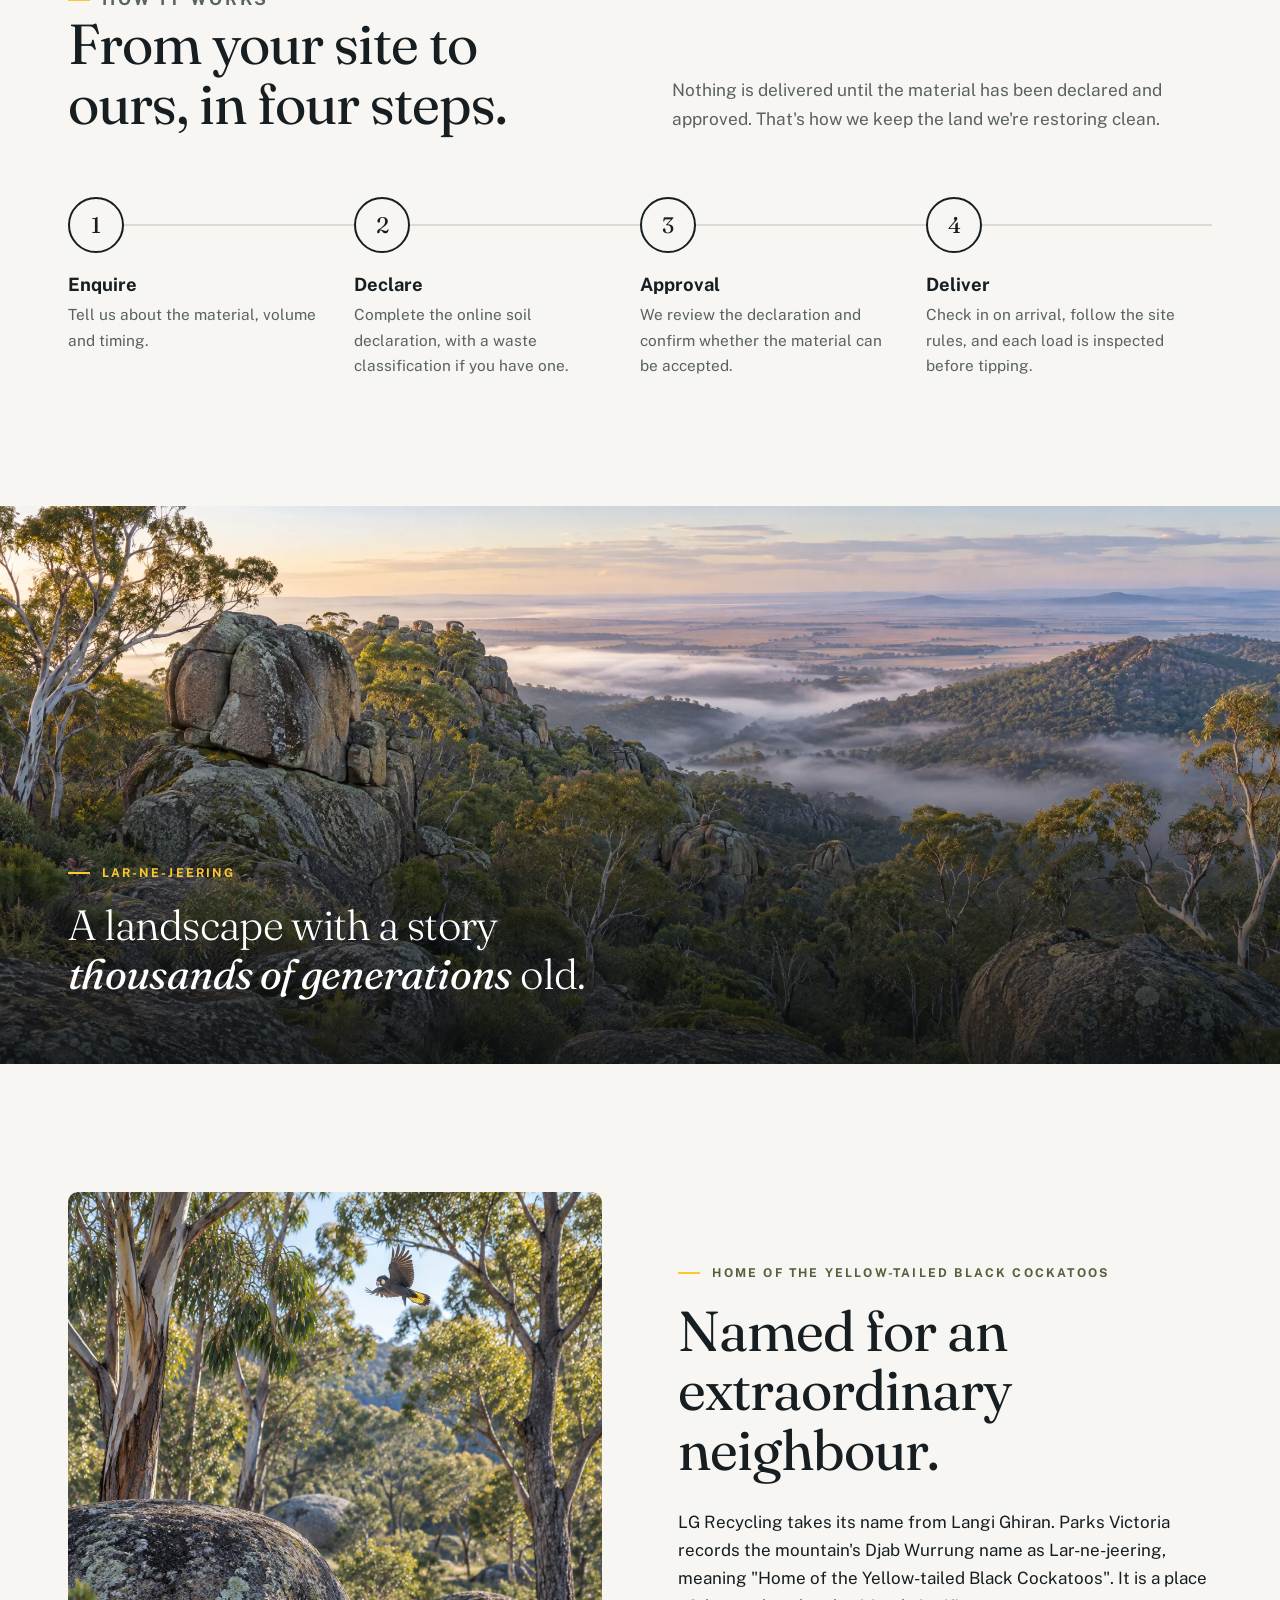
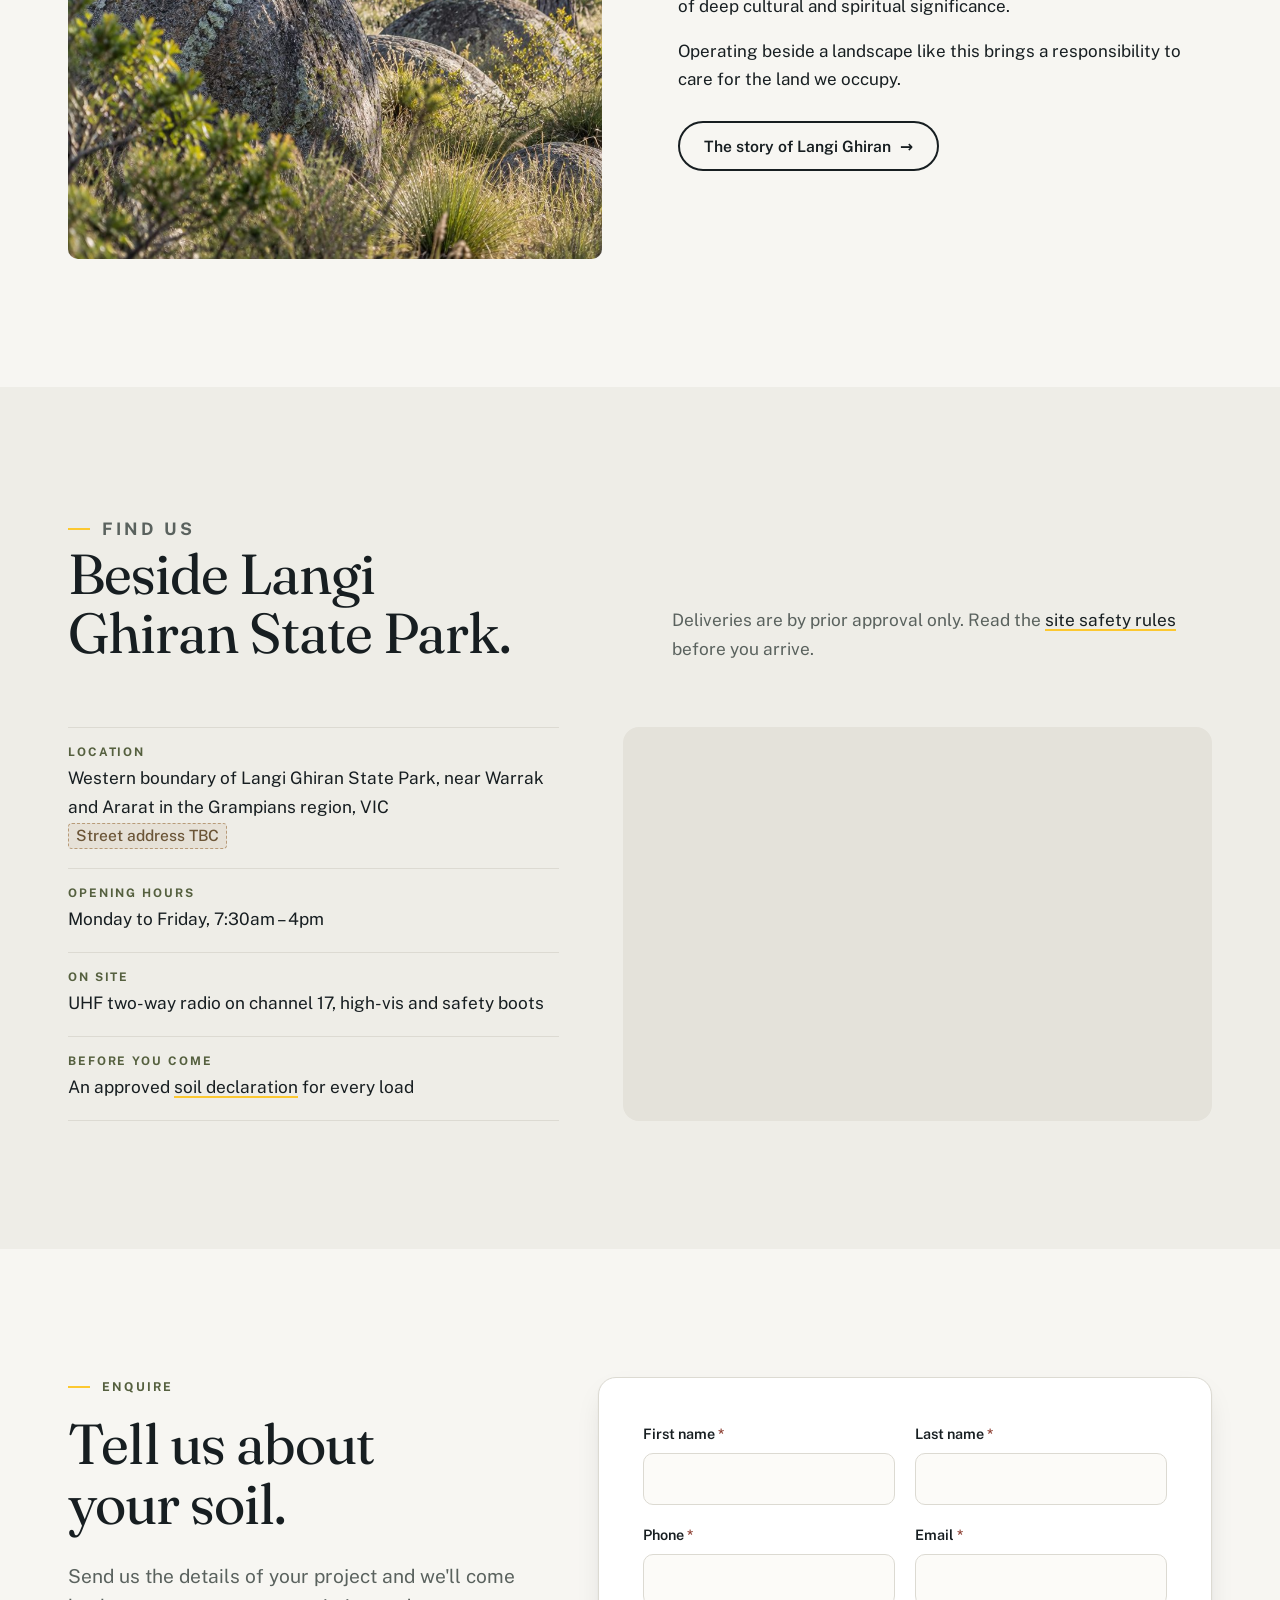
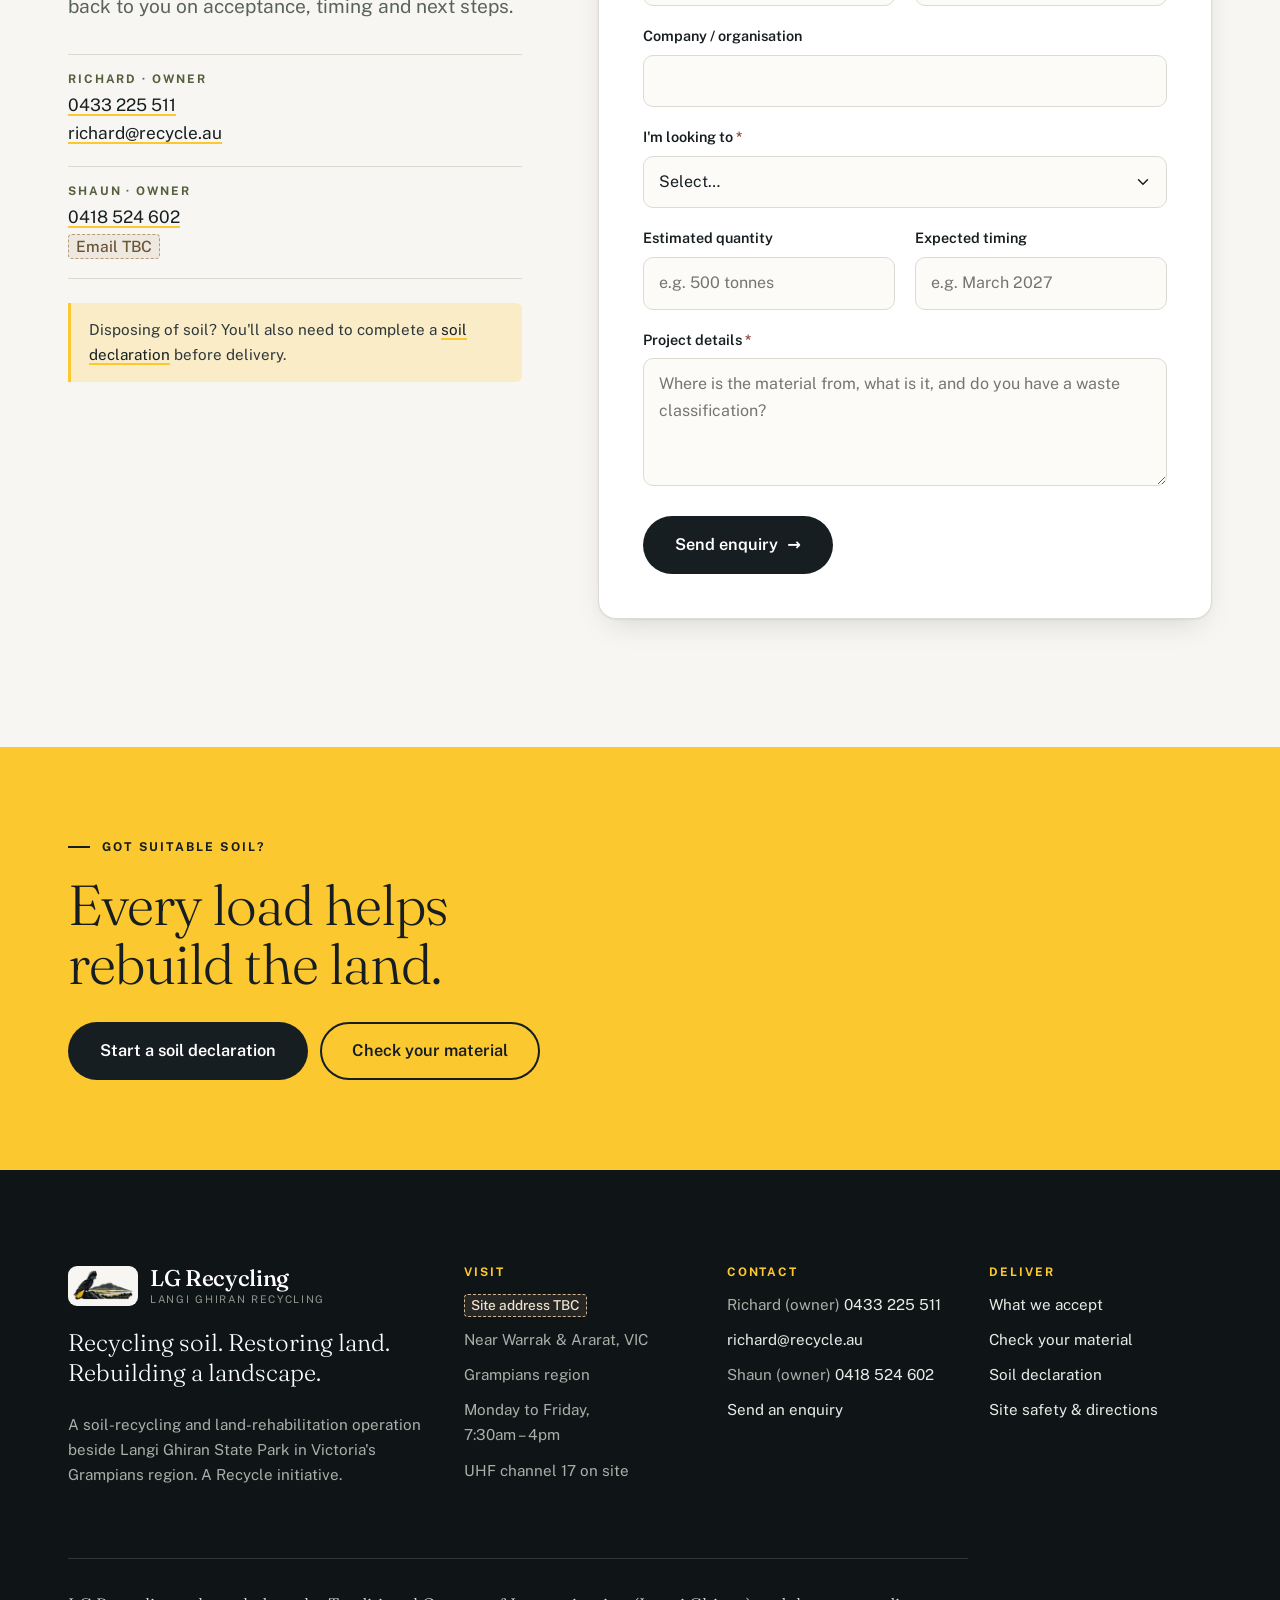
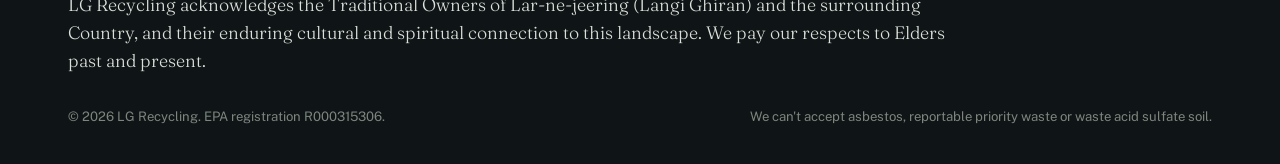
==== commit 41274de4: "Bike park: "planned for the future" instead of 2027" ====
--- a/index.html
+++ b/index.html
@@ -57,7 +57,7 @@
         <li>Mon–Fri <b class="nw">7:30am–4pm</b></li>
         <li>EPA registration <b>R000315306</b></li>
         <li>A Recycle initiative</li>
-        <li class="hm-coming"><a href="explore.html">Bike park <b>coming 2027</b></a></li>
+        <li class="hm-coming"><a href="explore.html">Bike park <b>planned for the future</b></a></li>
       </ul>
     </div>
   </div>
@@ -160,7 +160,7 @@
   <div class="wrap">
     <div class="section-head">
       <div>
-        <p class="eyebrow reveal">The vision · Coming 2027</p>
+        <p class="eyebrow reveal">The vision · Planned for the future</p>
         <h2 id="compare-title" class="reveal">From a former quarry to a downhill bike track.</h2>
       </div>
       <p class="reveal d1">The land is being rehabilitated and turned into a downhill mountain-bike park: three runs for beginner, intermediate and expert riders, a kids’ jump park at the bottom, and a pulley lift to take riders back up the hill. Drag the slider to see the idea.</p>
@@ -182,7 +182,7 @@
     <div class="timeline">
       <div class="tl reveal"><b>1993</b><p>Recycle Group's involvement with the property begins. More than three decades of working on, and understanding, the land.</p></div>
       <div class="tl reveal d1"><b>Today</b><p>Recycling suitable soil and progressively rehabilitating the areas disturbed by sand extraction.</p></div>
-      <div class="tl reveal d2"><b>2027</b><p>Coming: three downhill runs, a kids’ jump park and 16 glamping sites on restored land, with a lift back to the top, for riders, families and the community to enjoy.</p></div>
+      <div class="tl reveal d2"><b>Tomorrow</b><p>Planned: three downhill runs, a kids’ jump park and 16 glamping sites on restored land, with a lift back to the top, for riders, families and the community to enjoy.</p></div>
     </div>
   </div>
 </section>
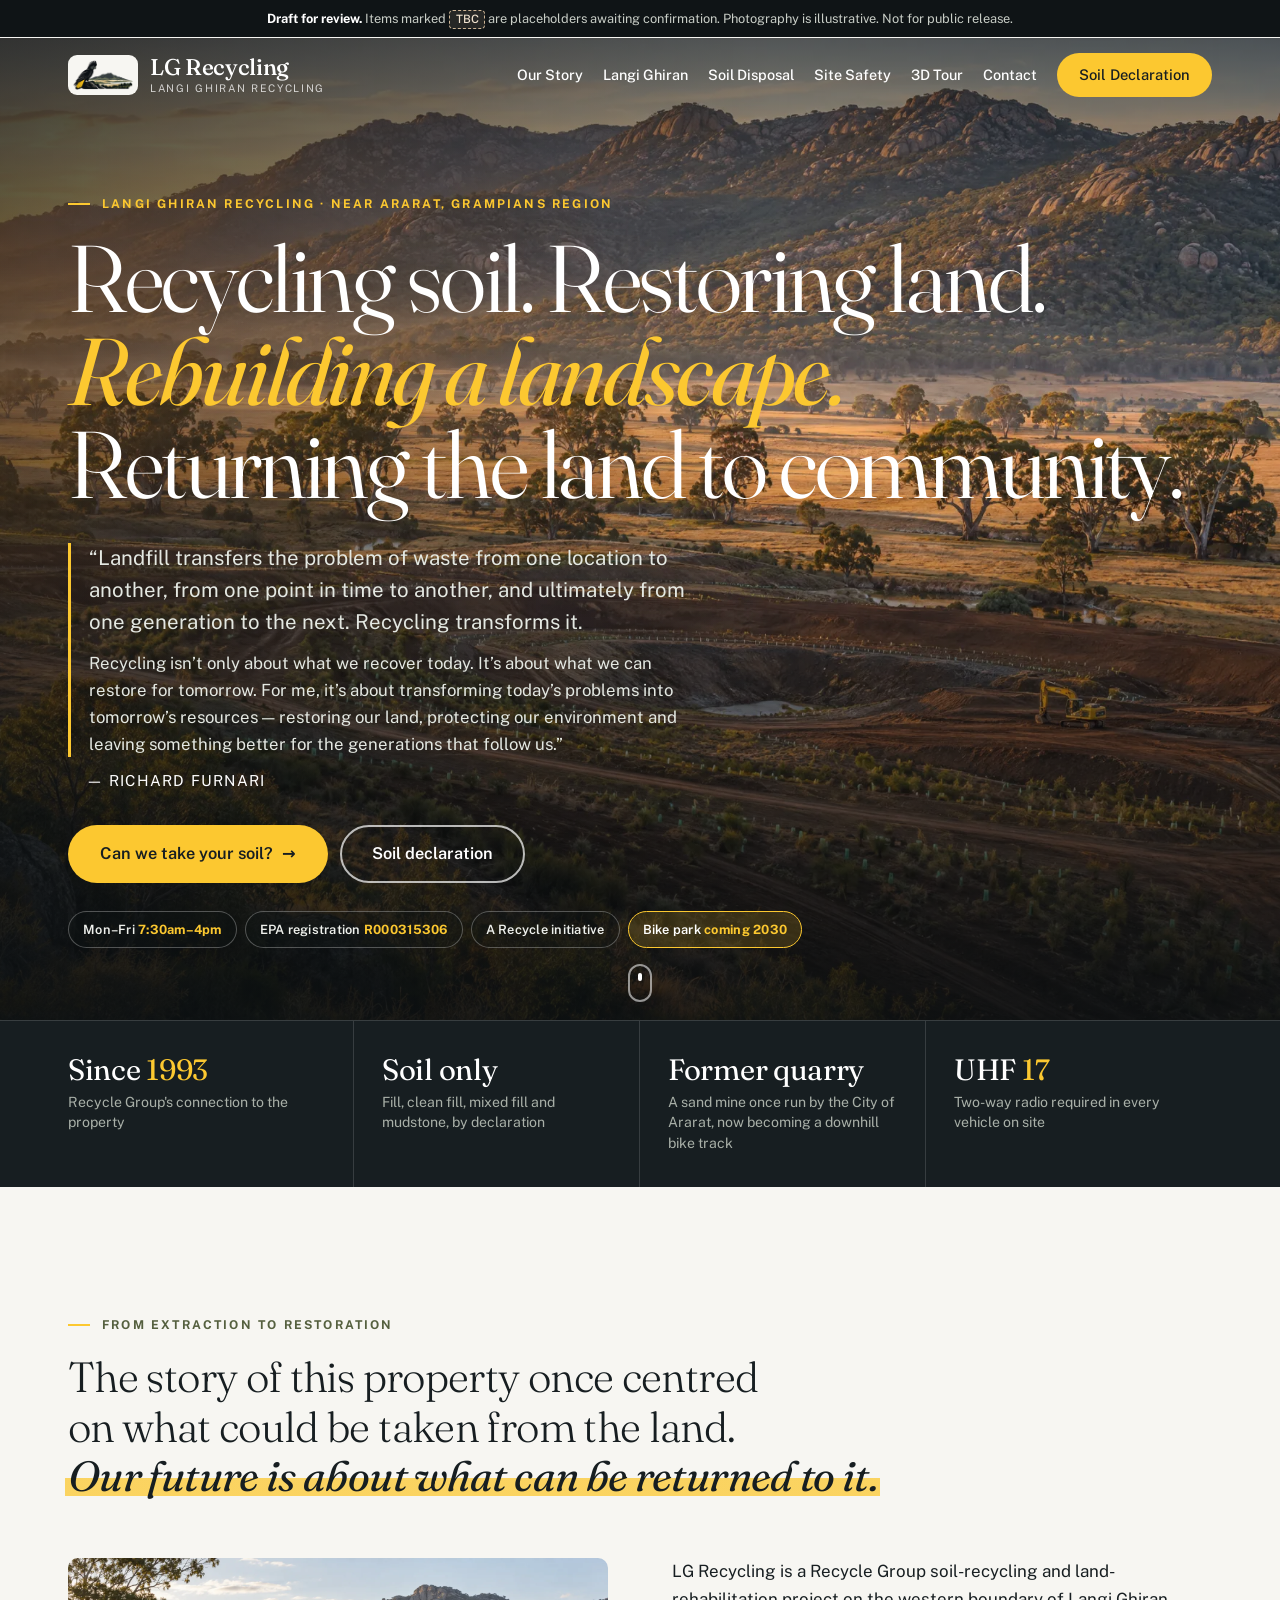
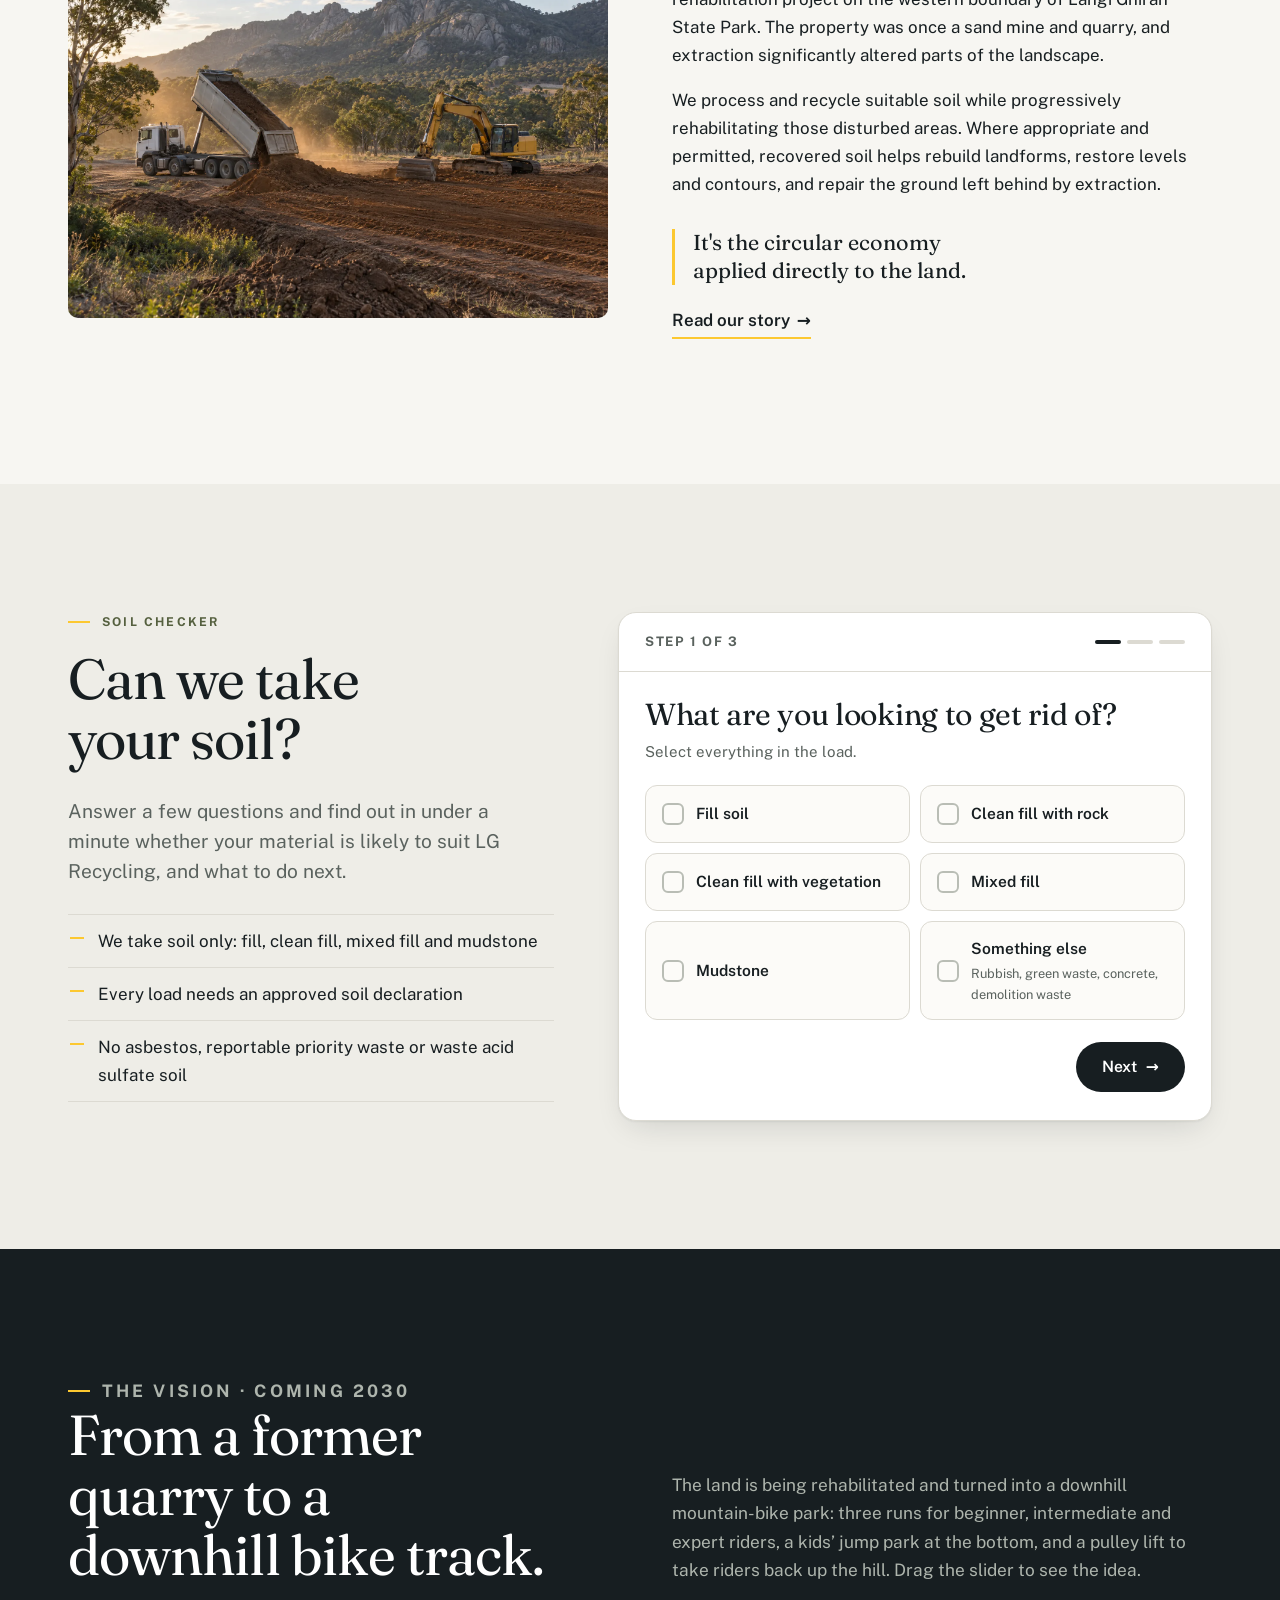
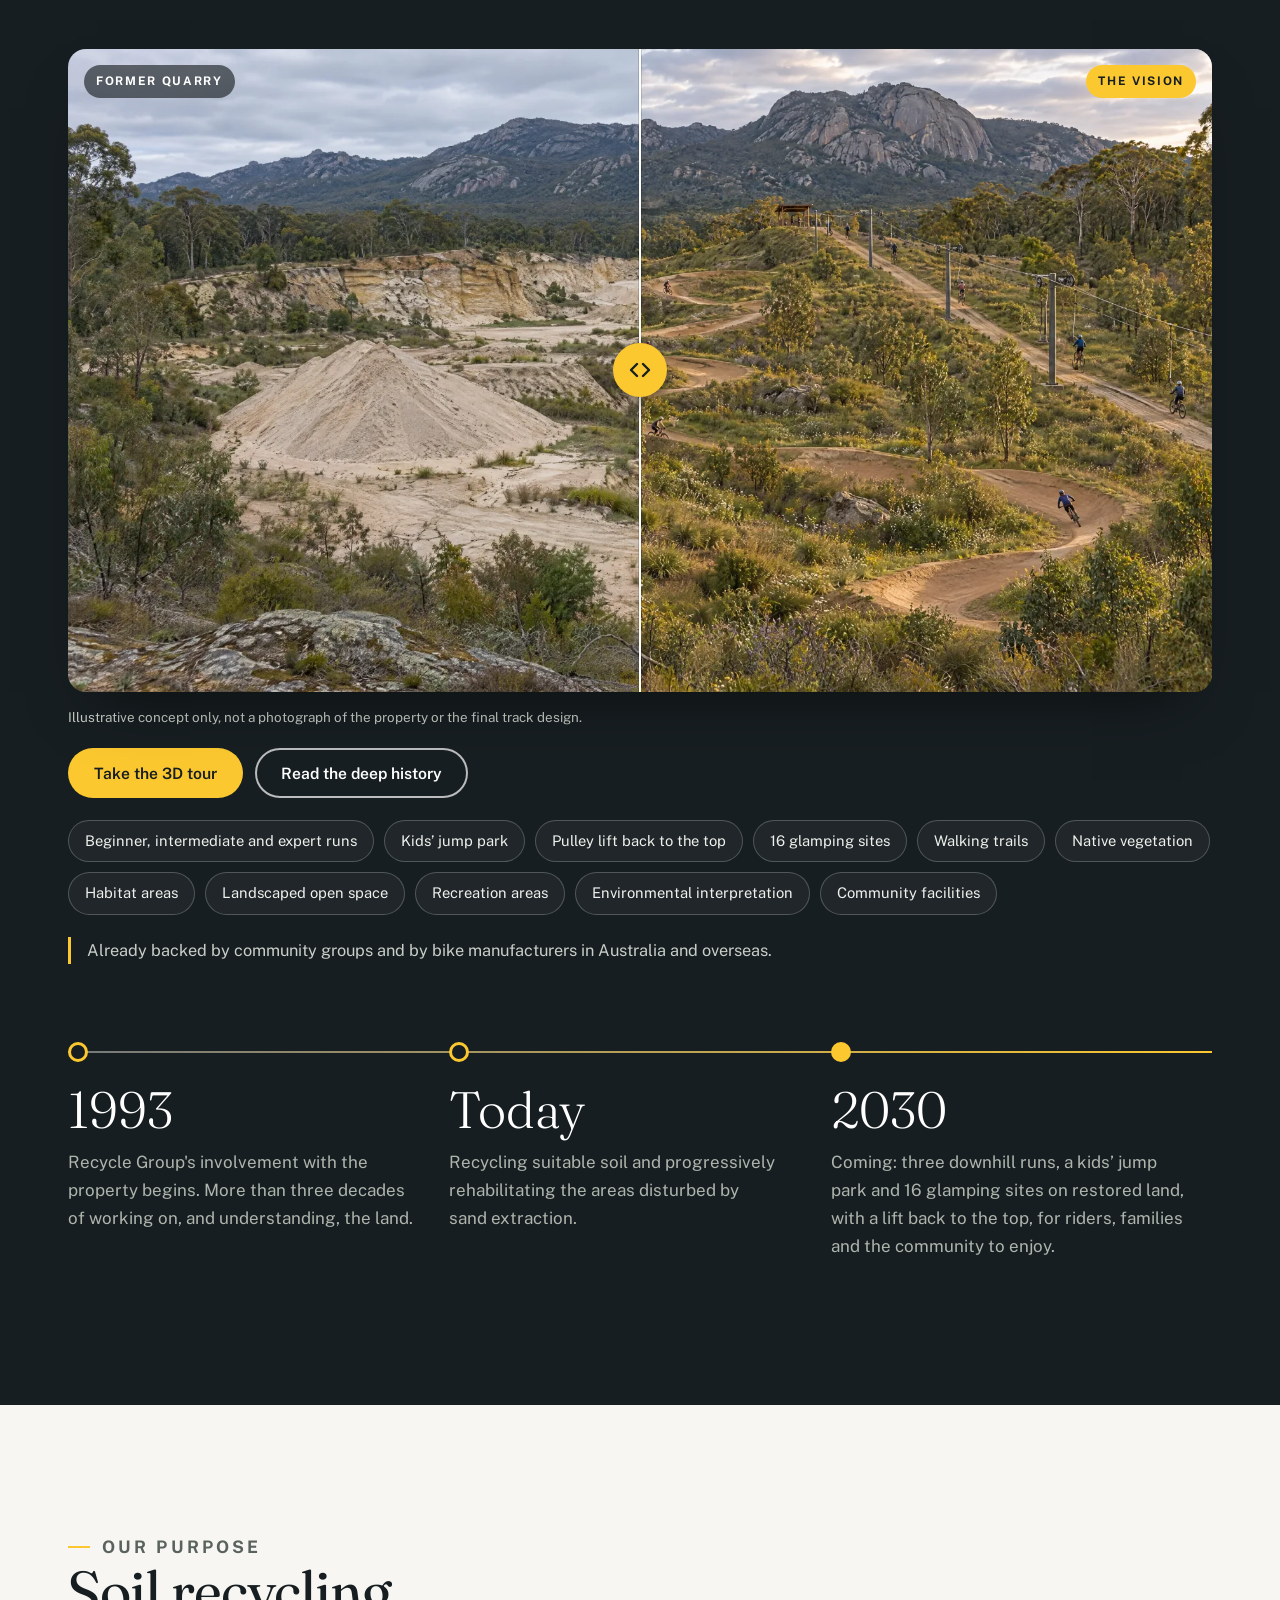
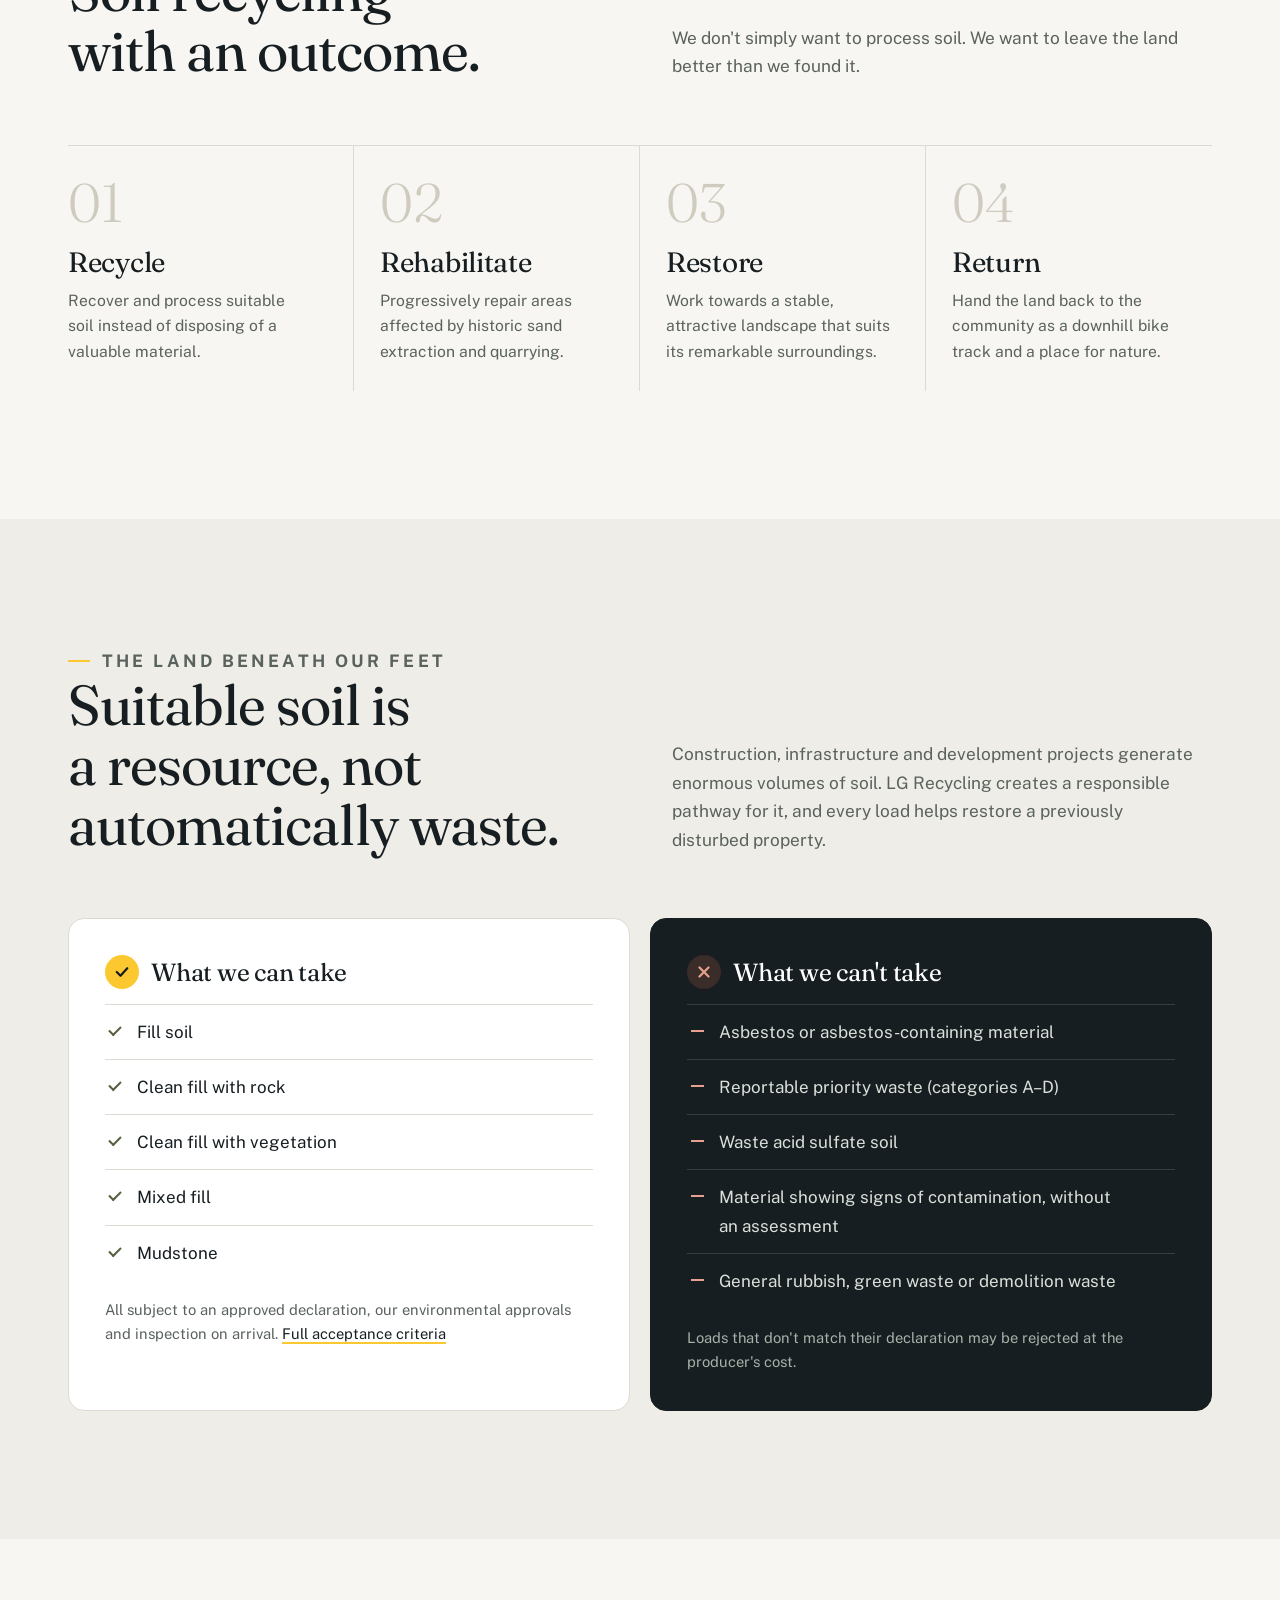
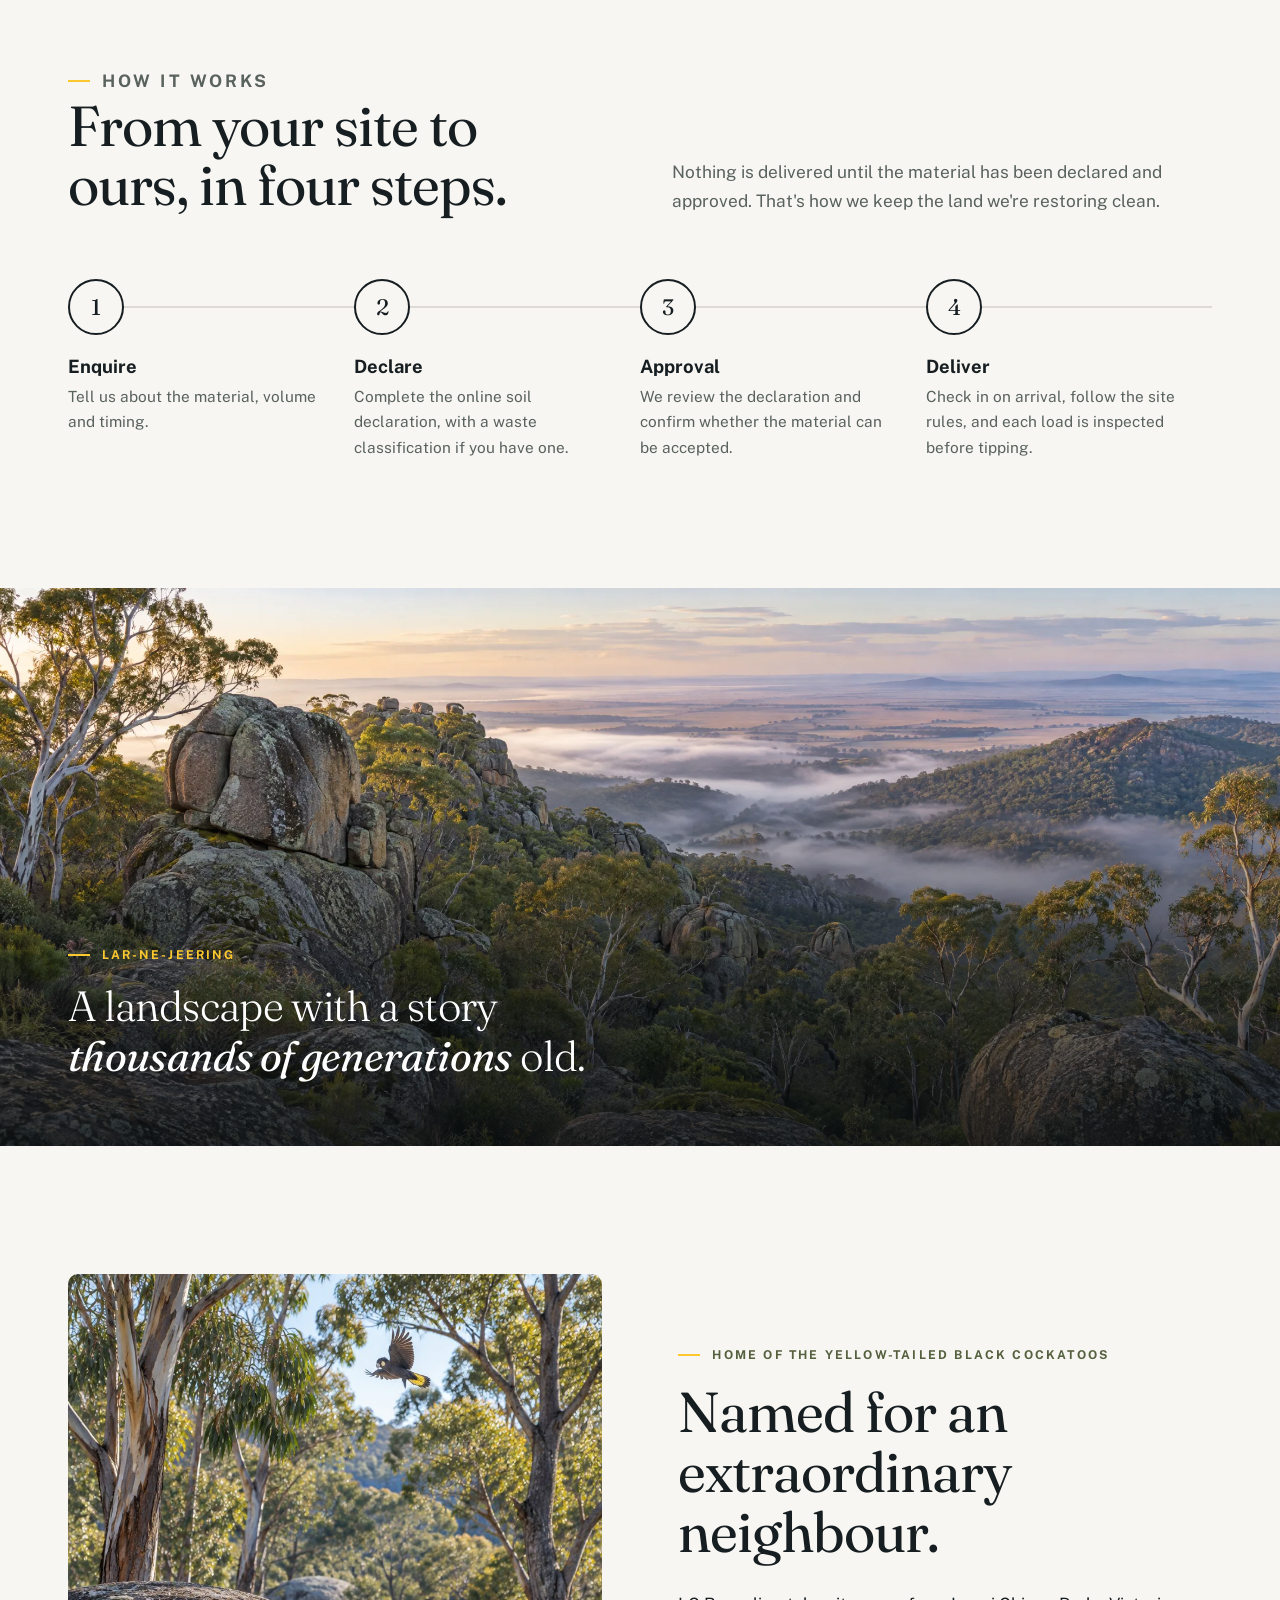
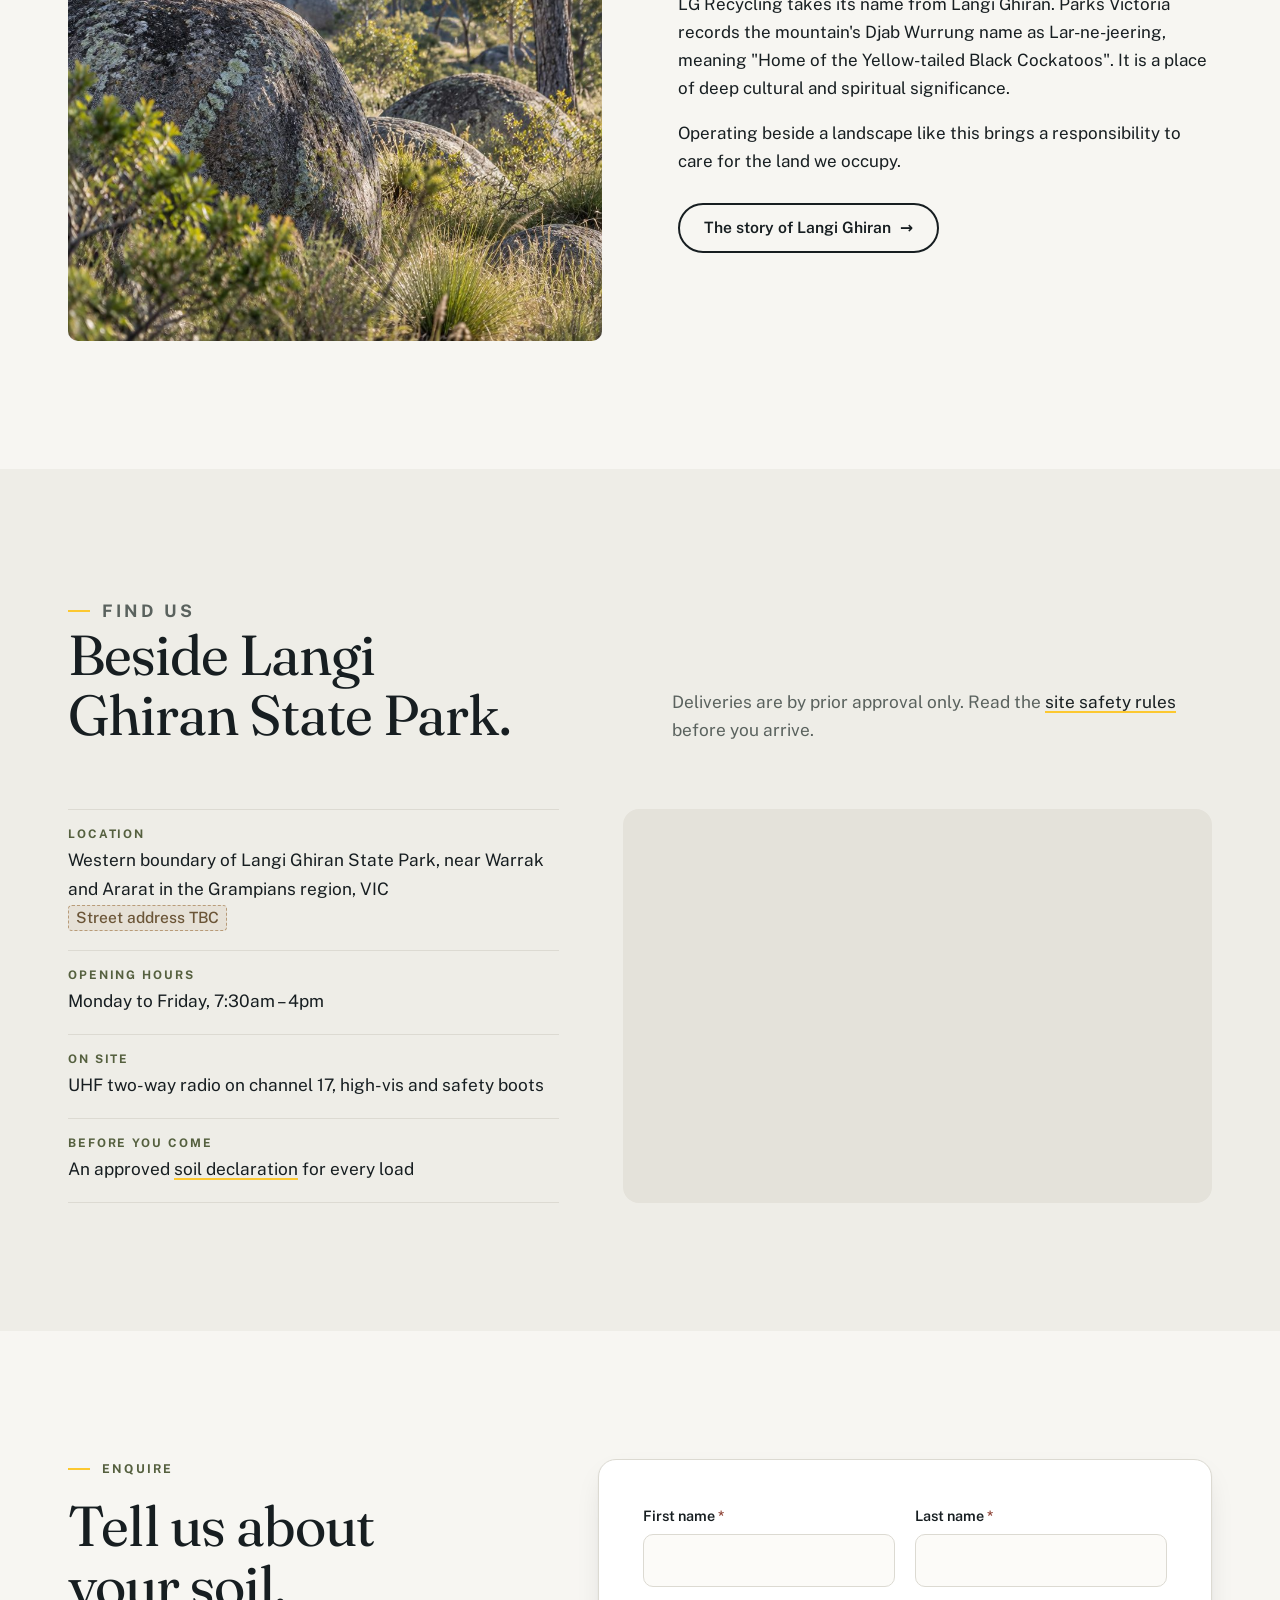
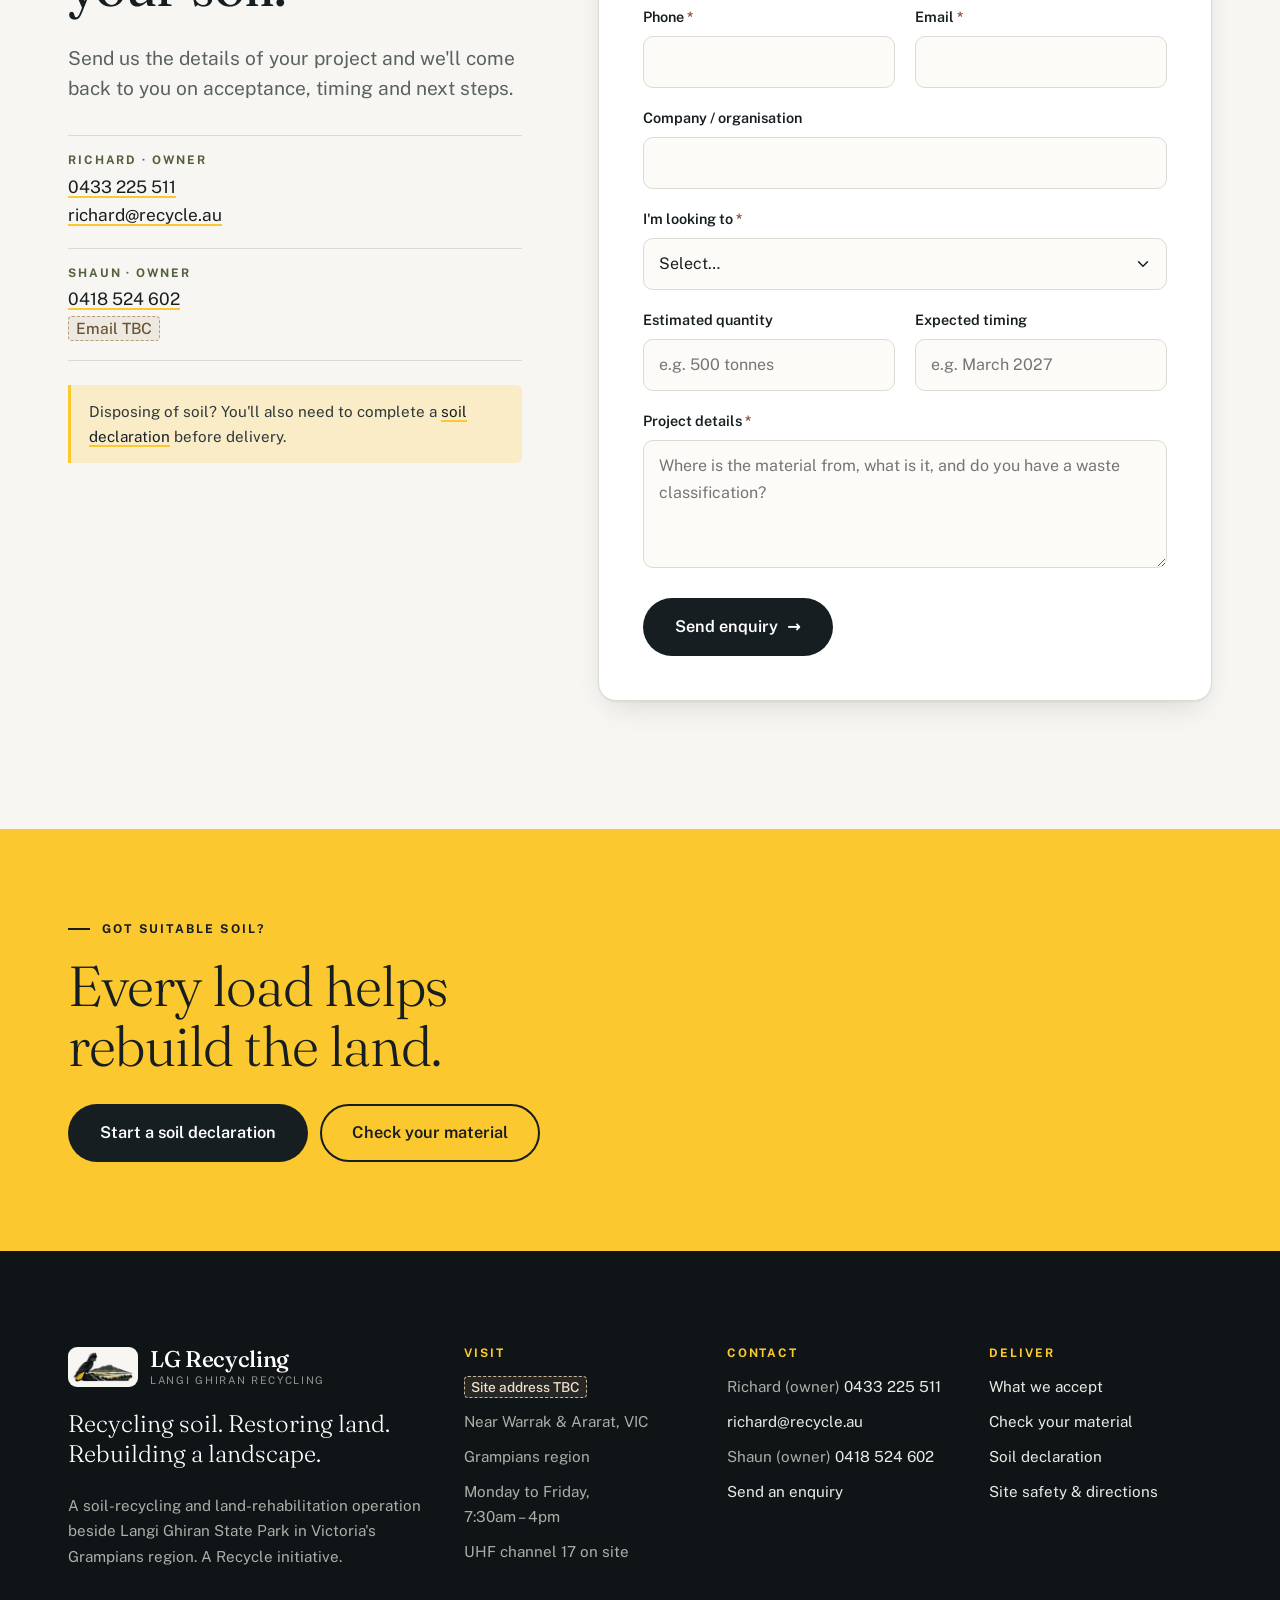
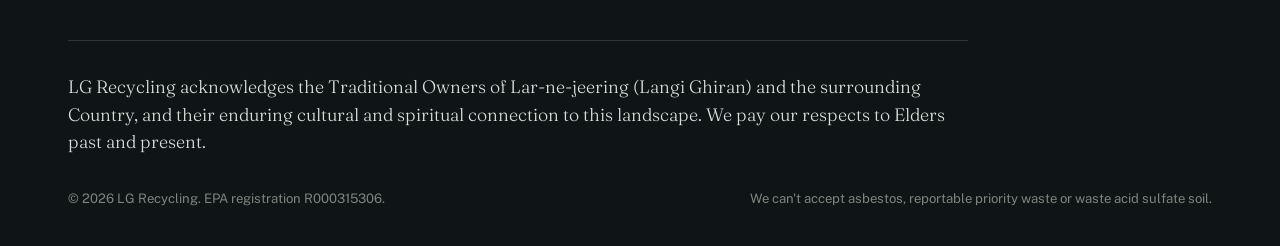
==== commit e7f4c32a: "Bike park coming 2030; Richard Furnari quote in the home hero" ====
--- a/index.html
+++ b/index.html
@@ -47,7 +47,13 @@
   <div class="wrap hero-body">
     <p class="eyebrow">Langi Ghiran Recycling · Near Ararat, Grampians region</p>
     <h1 id="hero-title"><span class="sen">Recycling soil.</span> <span class="sen">Restoring land.</span> <span class="sen"><span class="hl">Rebuilding a landscape.</span></span> <span class="sen">Returning the land to community.</span></h1>
-    <p class="lede"><span class="sen">Landfill transfers the problem to another location, point in time and generation.</span> <span class="sen">Recycling transforms the outcome.</span></p>
+    <figure class="lede hero-quote" style="margin:0 0 2rem;max-width:640px">
+      <blockquote style="margin:0;padding-left:1.1rem;border-left:3px solid var(--yellow)">
+        <p style="margin:0 0 .7rem"><span class="sen">“Landfill transfers the problem of waste from one location to another, from one point in time to another, and ultimately from one generation to the next.</span> <span class="sen">Recycling transforms it.</span></p>
+        <p style="margin:0;font-size:.82em;line-height:1.6">Recycling isn’t only about what we recover today. It’s about what we can restore for tomorrow. For me, it’s about transforming today’s problems into tomorrow’s resources — restoring our land, protecting our environment and leaving something better for the generations that follow us.”</p>
+      </blockquote>
+      <figcaption style="margin-top:.75rem;padding-left:1.1rem;font-size:.74em;letter-spacing:.08em;text-transform:uppercase;color:#fff">— Richard Furnari</figcaption>
+    </figure>
     <div class="hero-foot">
       <div class="actions">
         <a class="btn btn-primary btn-lg" href="#checker">Can we take your soil? <span class="arrow" aria-hidden="true">&rarr;</span></a>
@@ -57,7 +63,7 @@
         <li>Mon–Fri <b class="nw">7:30am–4pm</b></li>
         <li>EPA registration <b>R000315306</b></li>
         <li>A Recycle initiative</li>
-        <li class="hm-coming"><a href="explore.html">Bike park <b>planned for the future</b></a></li>
+        <li class="hm-coming"><a href="explore.html">Bike park <b>coming 2030</b></a></li>
       </ul>
     </div>
   </div>
@@ -160,7 +166,7 @@
   <div class="wrap">
     <div class="section-head">
       <div>
-        <p class="eyebrow reveal">The vision · Planned for the future</p>
+        <p class="eyebrow reveal">The vision · Coming 2030</p>
         <h2 id="compare-title" class="reveal">From a former quarry to a downhill bike track.</h2>
       </div>
       <p class="reveal d1">The land is being rehabilitated and turned into a downhill mountain-bike park: three runs for beginner, intermediate and expert riders, a kids’ jump park at the bottom, and a pulley lift to take riders back up the hill. Drag the slider to see the idea.</p>
@@ -182,7 +188,7 @@
     <div class="timeline">
       <div class="tl reveal"><b>1993</b><p>Recycle Group's involvement with the property begins. More than three decades of working on, and understanding, the land.</p></div>
       <div class="tl reveal d1"><b>Today</b><p>Recycling suitable soil and progressively rehabilitating the areas disturbed by sand extraction.</p></div>
-      <div class="tl reveal d2"><b>Tomorrow</b><p>Planned: three downhill runs, a kids’ jump park and 16 glamping sites on restored land, with a lift back to the top, for riders, families and the community to enjoy.</p></div>
+      <div class="tl reveal d2"><b>2030</b><p>Coming: three downhill runs, a kids’ jump park and 16 glamping sites on restored land, with a lift back to the top, for riders, families and the community to enjoy.</p></div>
     </div>
   </div>
 </section>
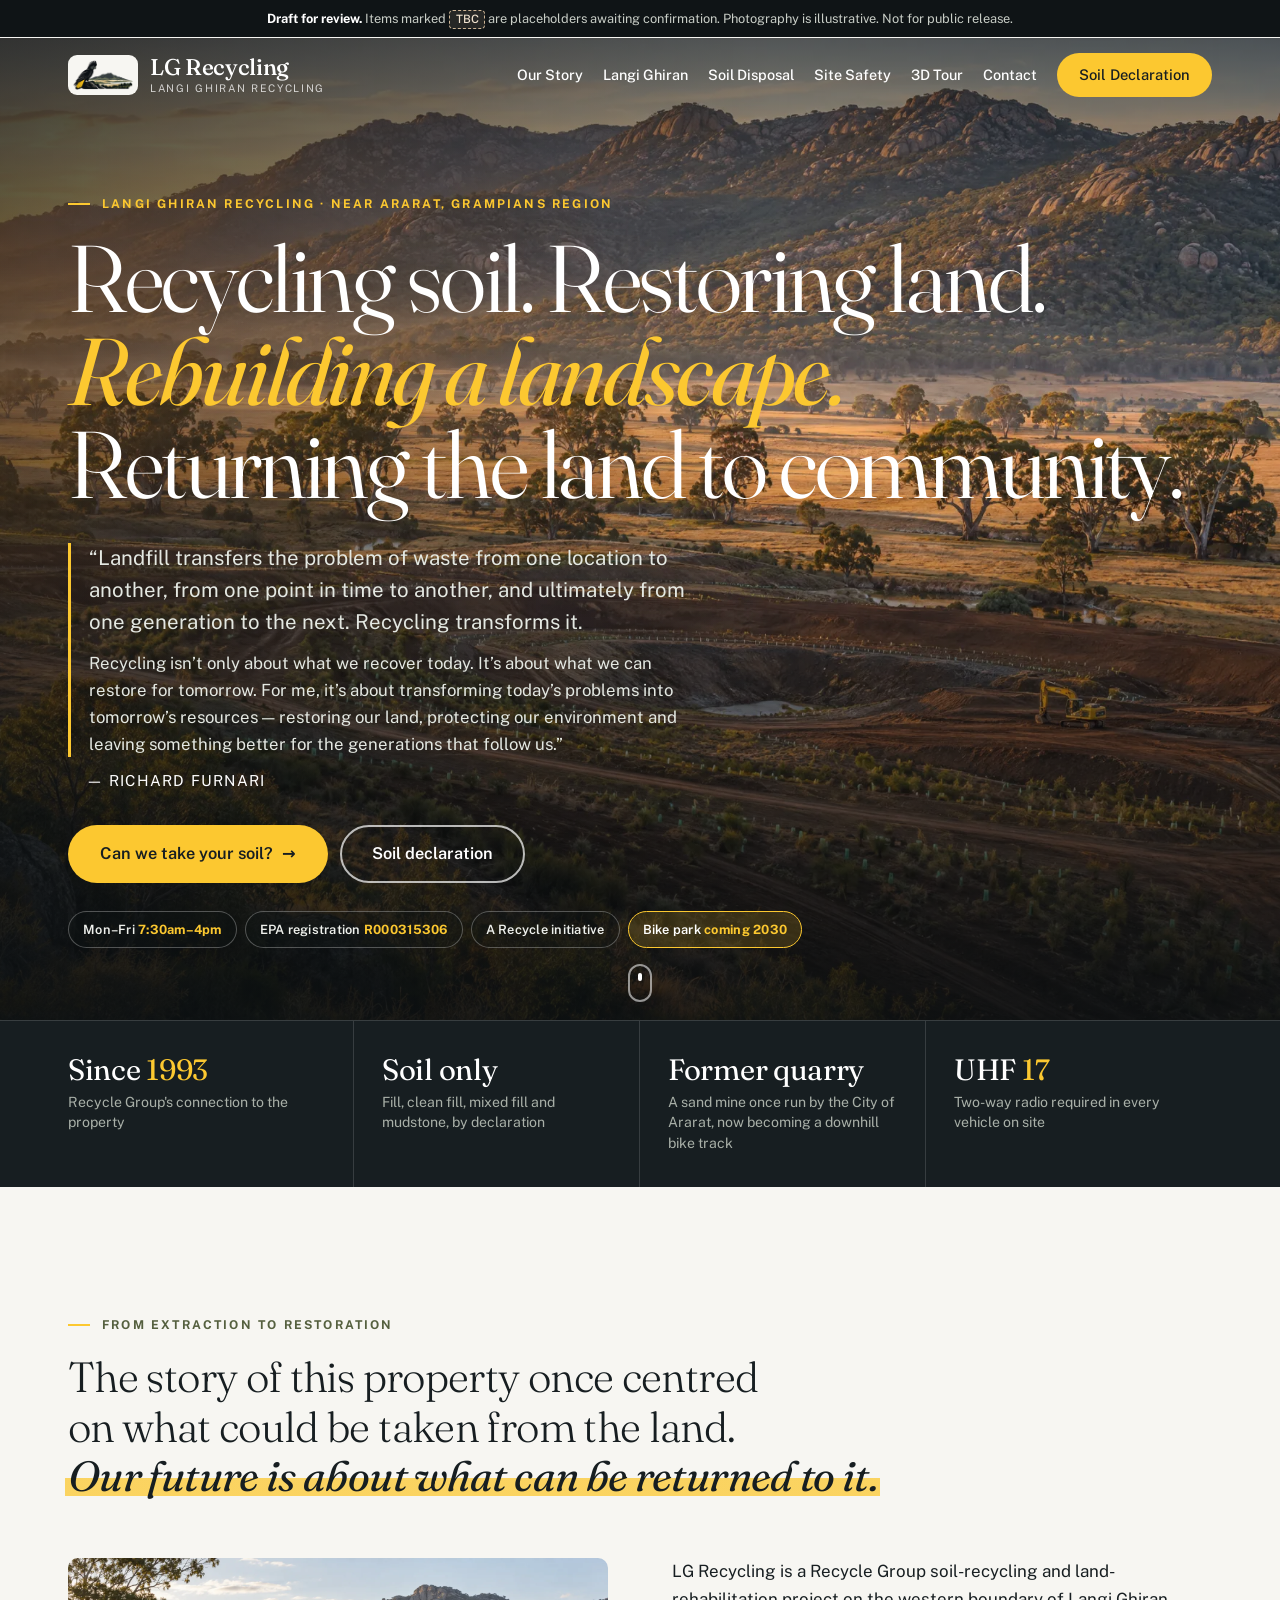
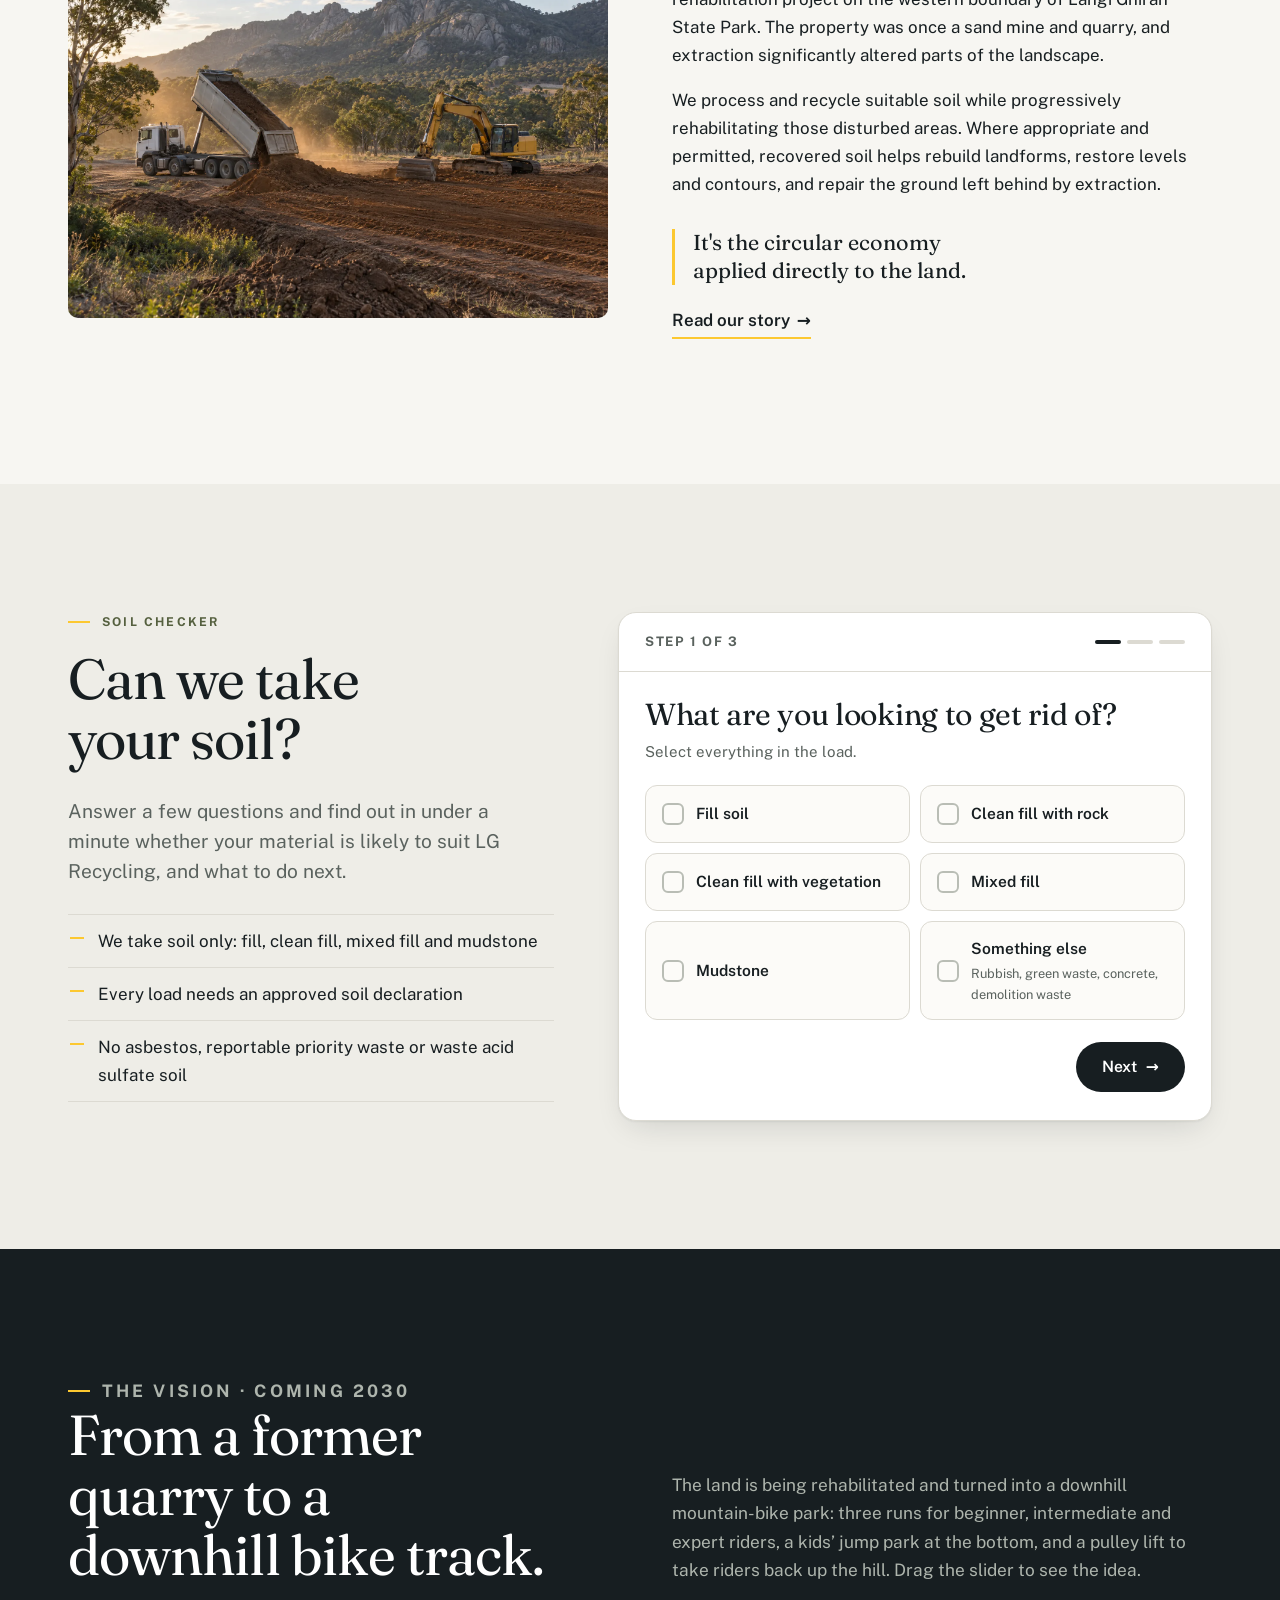
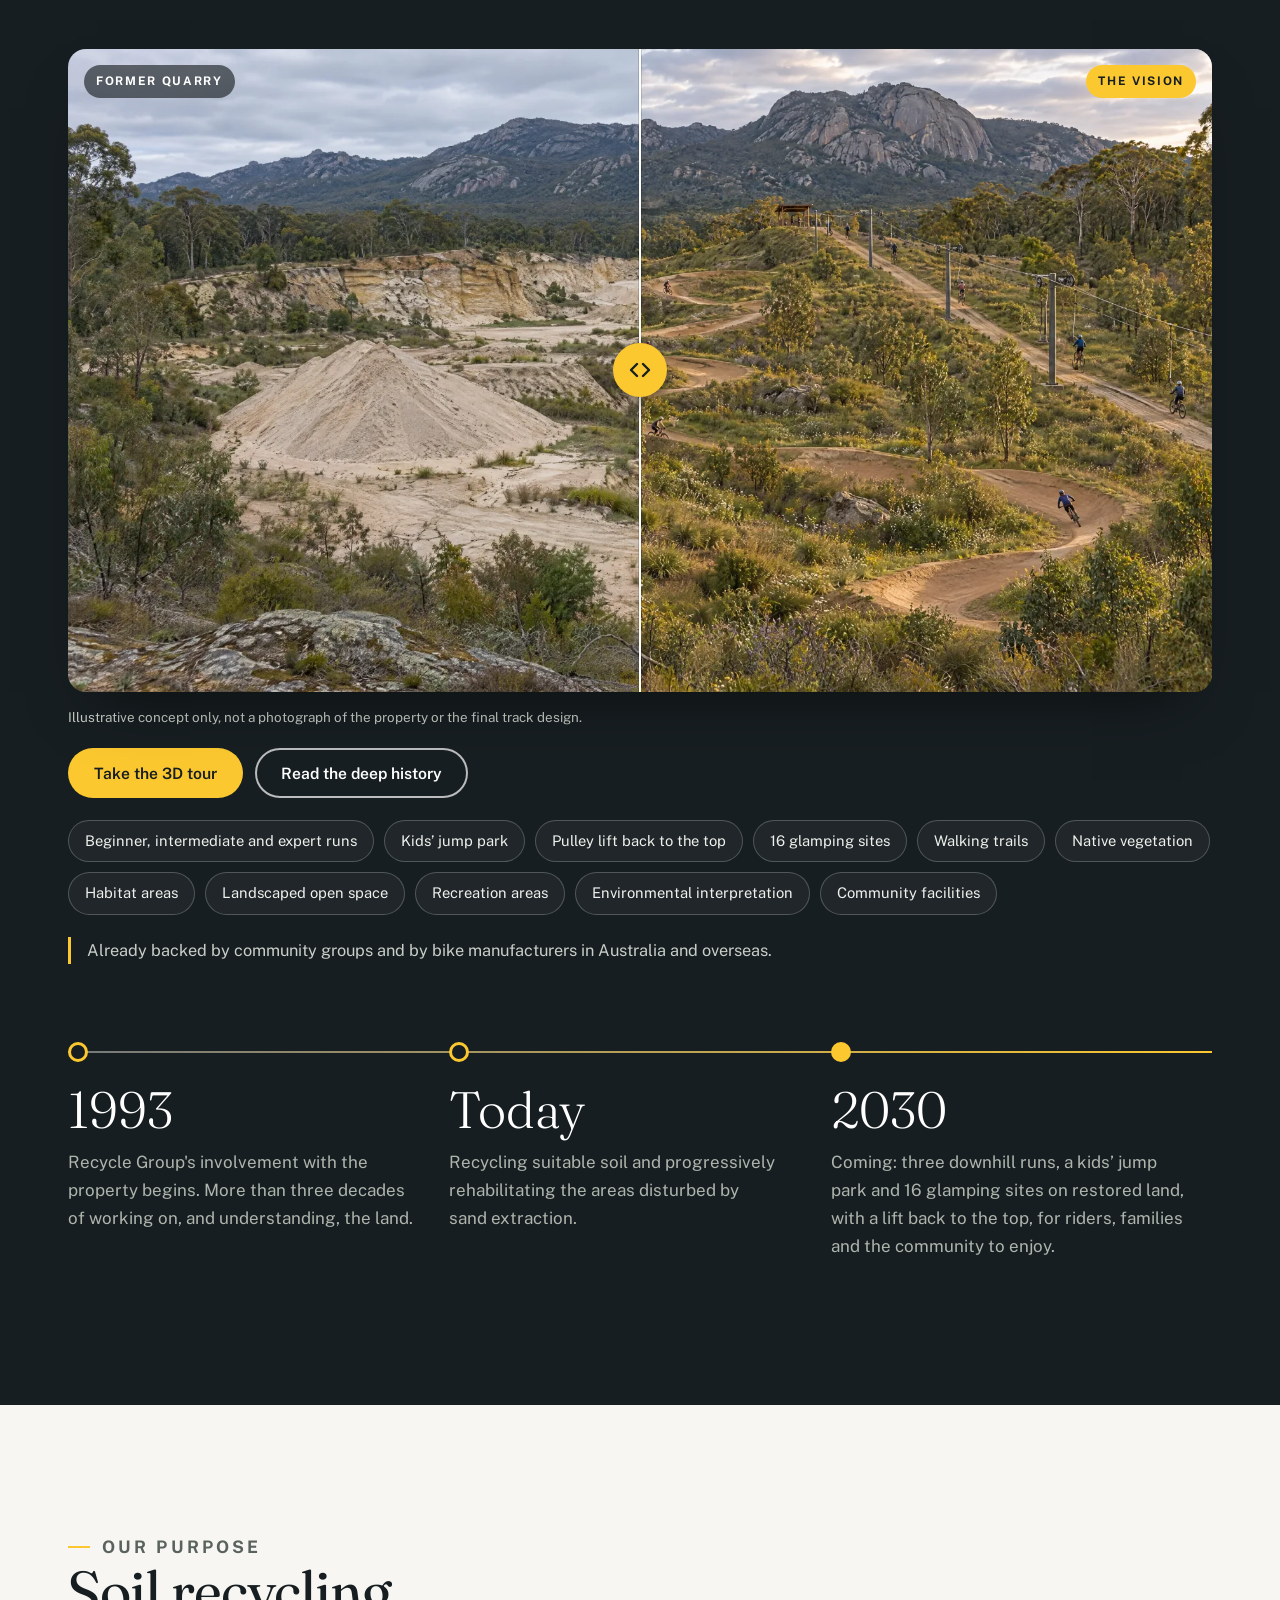
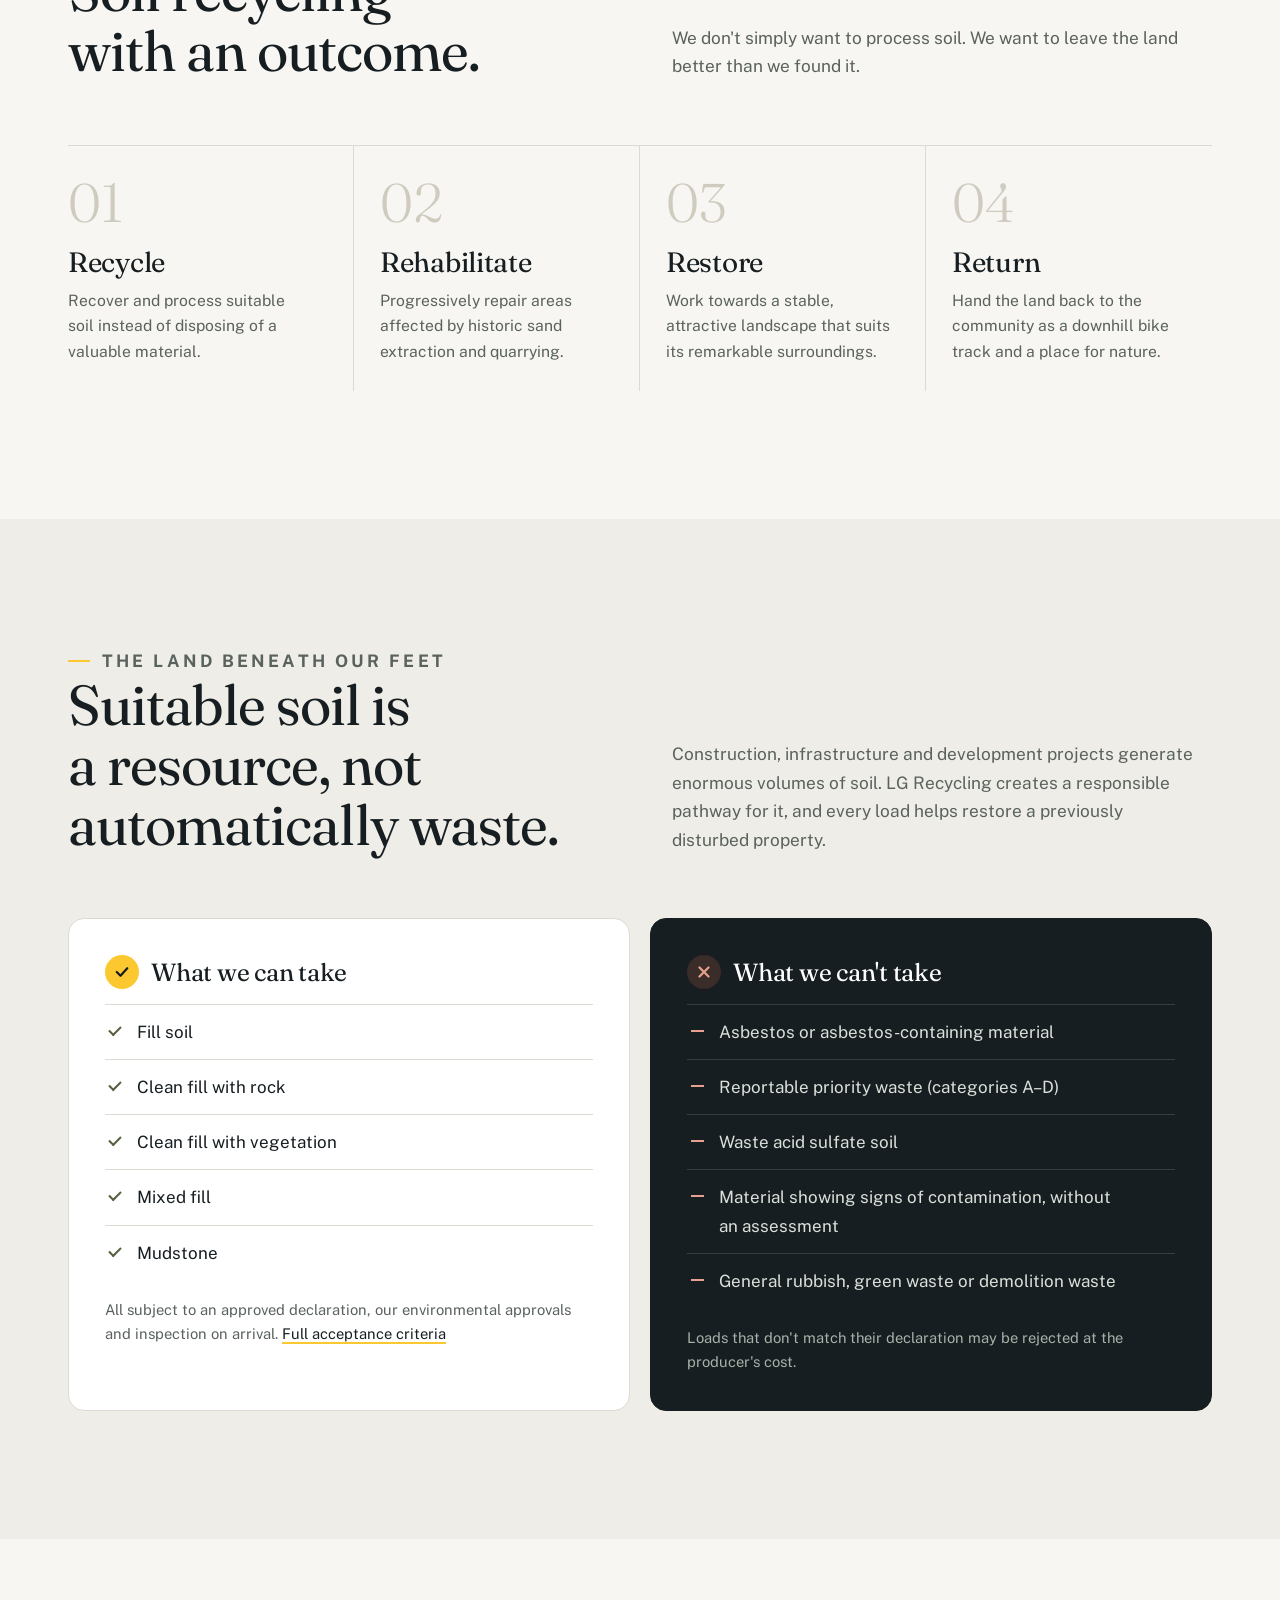
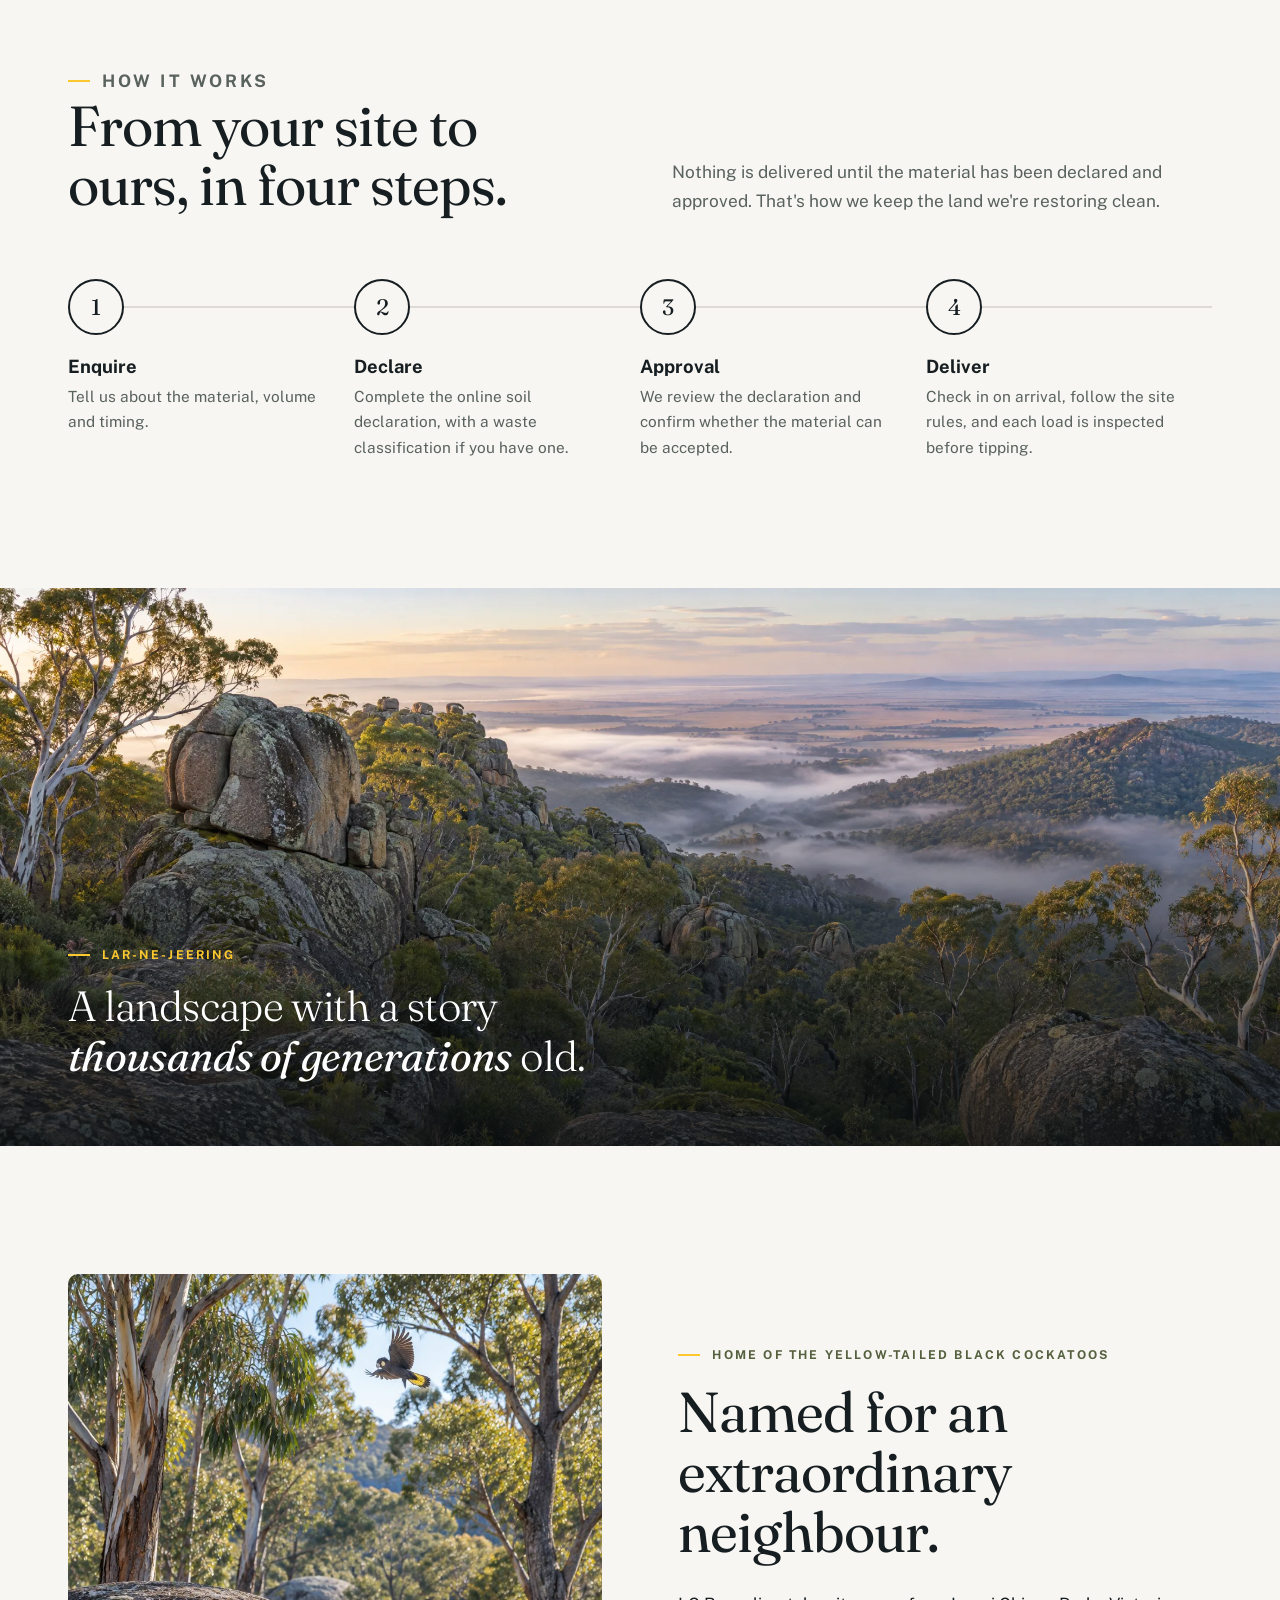
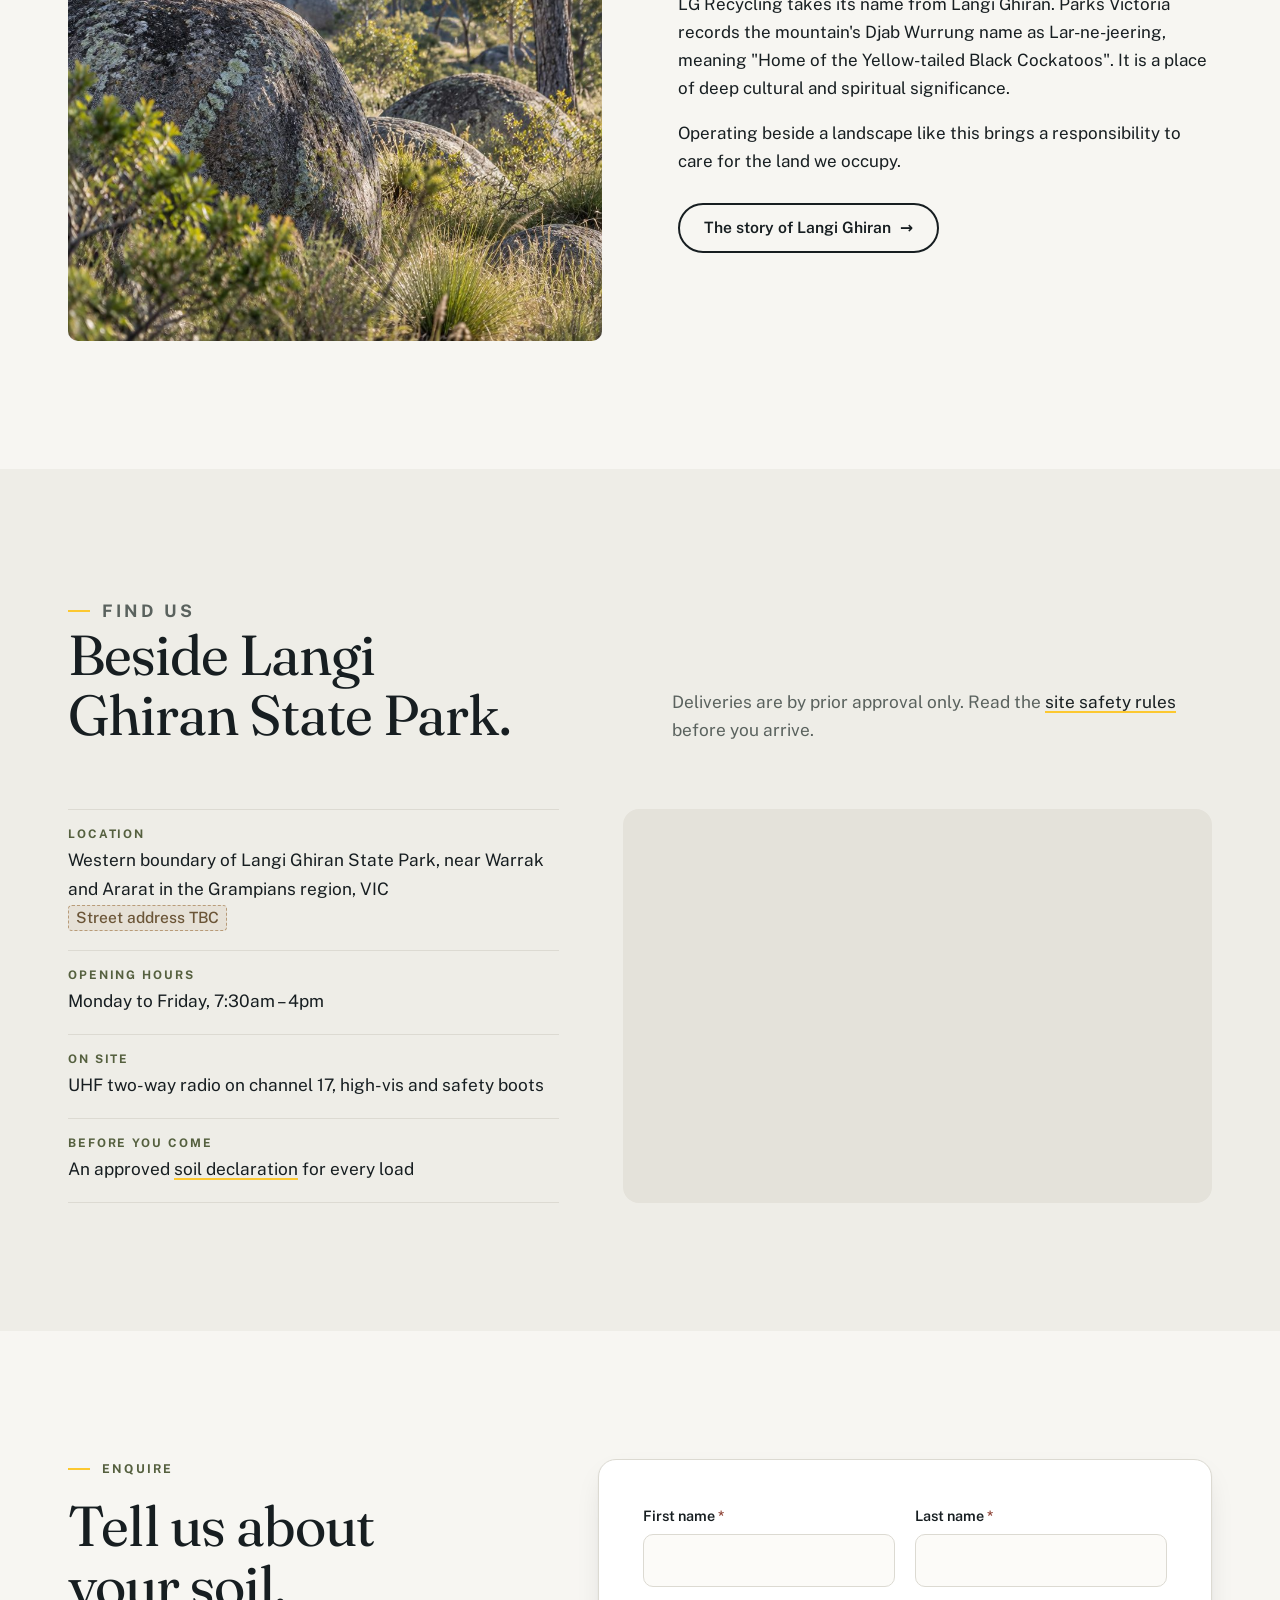
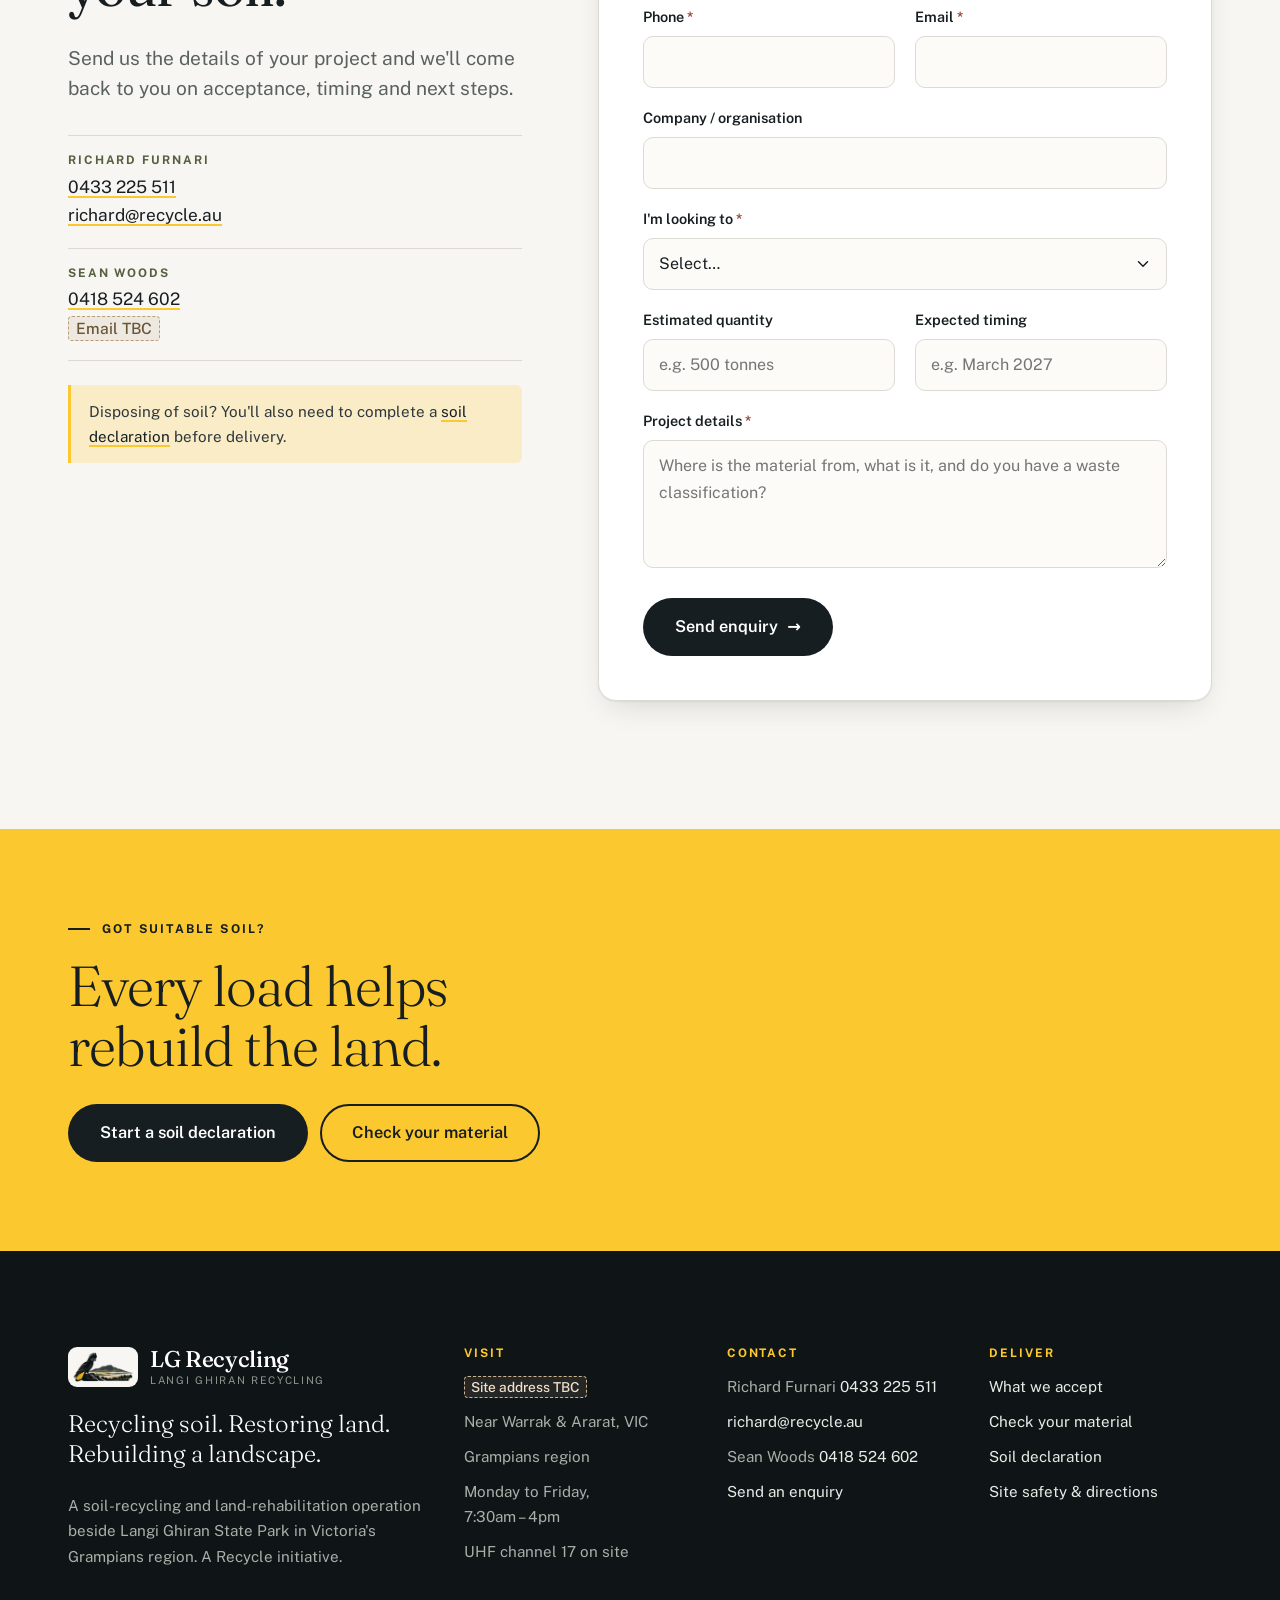
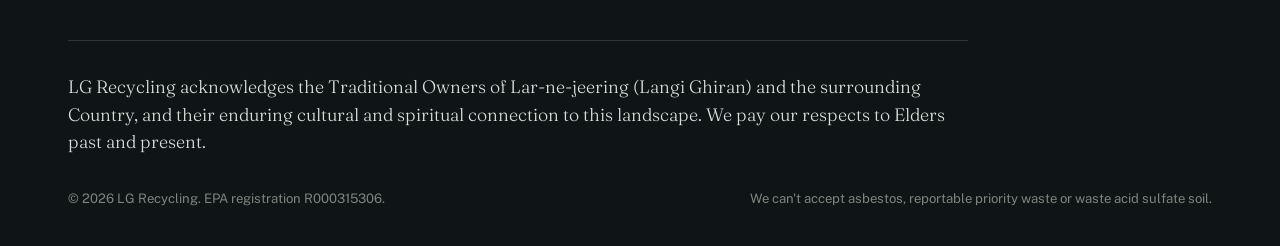
==== commit dd9cb7bf: "Contacts: Richard Furnari and Sean Woods, no "owner" labels" ====
--- a/index.html
+++ b/index.html
@@ -314,8 +314,8 @@
       <h2 id="enquire-title">Tell us about your soil.</h2>
       <p class="lede">Send us the details of your project and we'll come back to you on acceptance, timing and next steps.</p>
       <div class="info-list" style="margin-top:32px">
-        <div class="info-block"><h3>Richard · Owner</h3><p><a href="tel:+61433225511">0433 225 511</a><br><a href="mailto:richard@recycle.au">richard@recycle.au</a></p></div>
-        <div class="info-block"><h3>Shaun · Owner</h3><p><a href="tel:+61418524602">0418 524 602</a><br><span class="tbc">Email TBC</span></p></div>
+        <div class="info-block"><h3>Richard Furnari</h3><p><a href="tel:+61433225511">0433 225 511</a><br><a href="mailto:richard@recycle.au">richard@recycle.au</a></p></div>
+        <div class="info-block"><h3>Sean Woods</h3><p><a href="tel:+61418524602">0418 524 602</a><br><span class="tbc">Email TBC</span></p></div>
       </div>
       <p class="note" style="margin-top:24px">Disposing of soil? You'll also need to complete a <a href="soil-declaration.html">soil declaration</a> before delivery.</p>
     </div>
@@ -389,9 +389,9 @@
       <div>
         <h4>Contact</h4>
         <ul>
-          <li>Richard (owner) <a href="tel:+61433225511">0433 225 511</a></li>
+          <li>Richard Furnari <a href="tel:+61433225511">0433 225 511</a></li>
           <li><a href="mailto:richard@recycle.au">richard@recycle.au</a></li>
-          <li>Shaun (owner) <a href="tel:+61418524602">0418 524 602</a></li>
+          <li>Sean Woods <a href="tel:+61418524602">0418 524 602</a></li>
           <li><a href="index.html#enquire">Send an enquiry</a></li>
         </ul>
       </div>
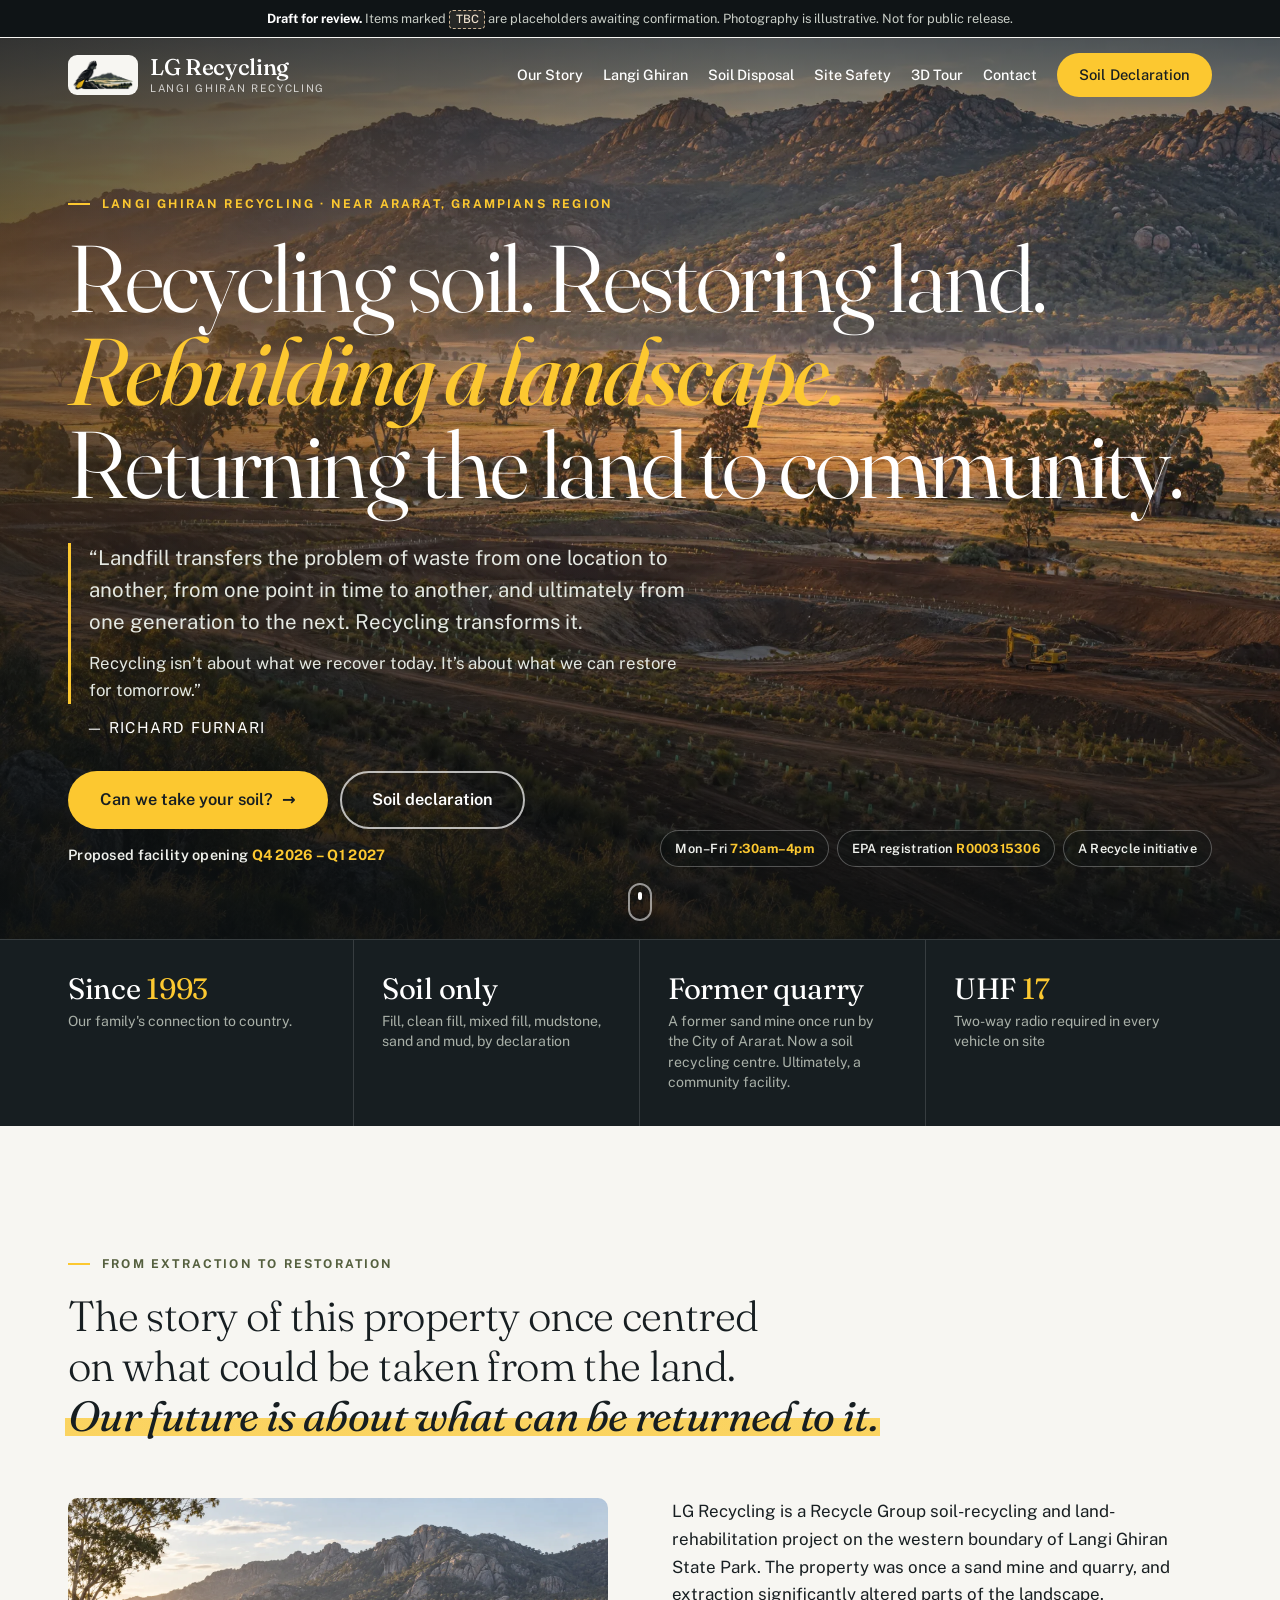
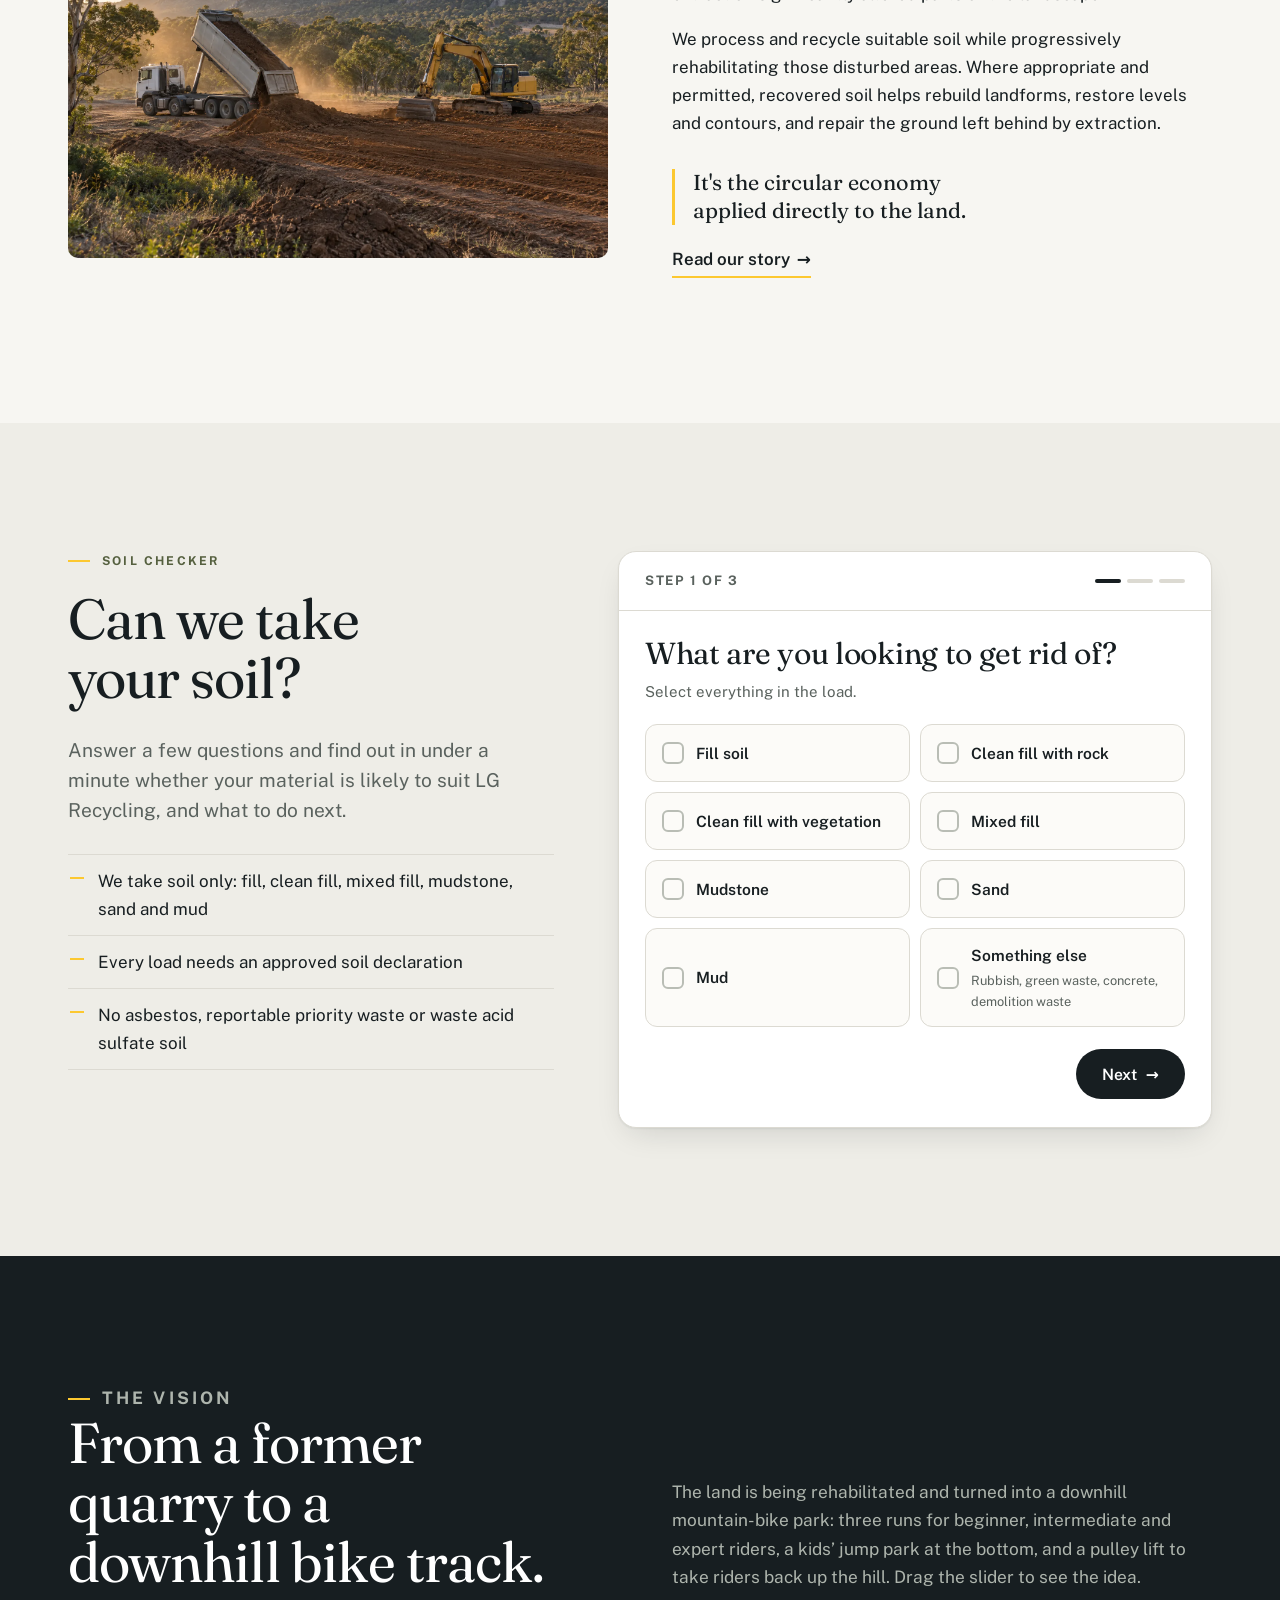
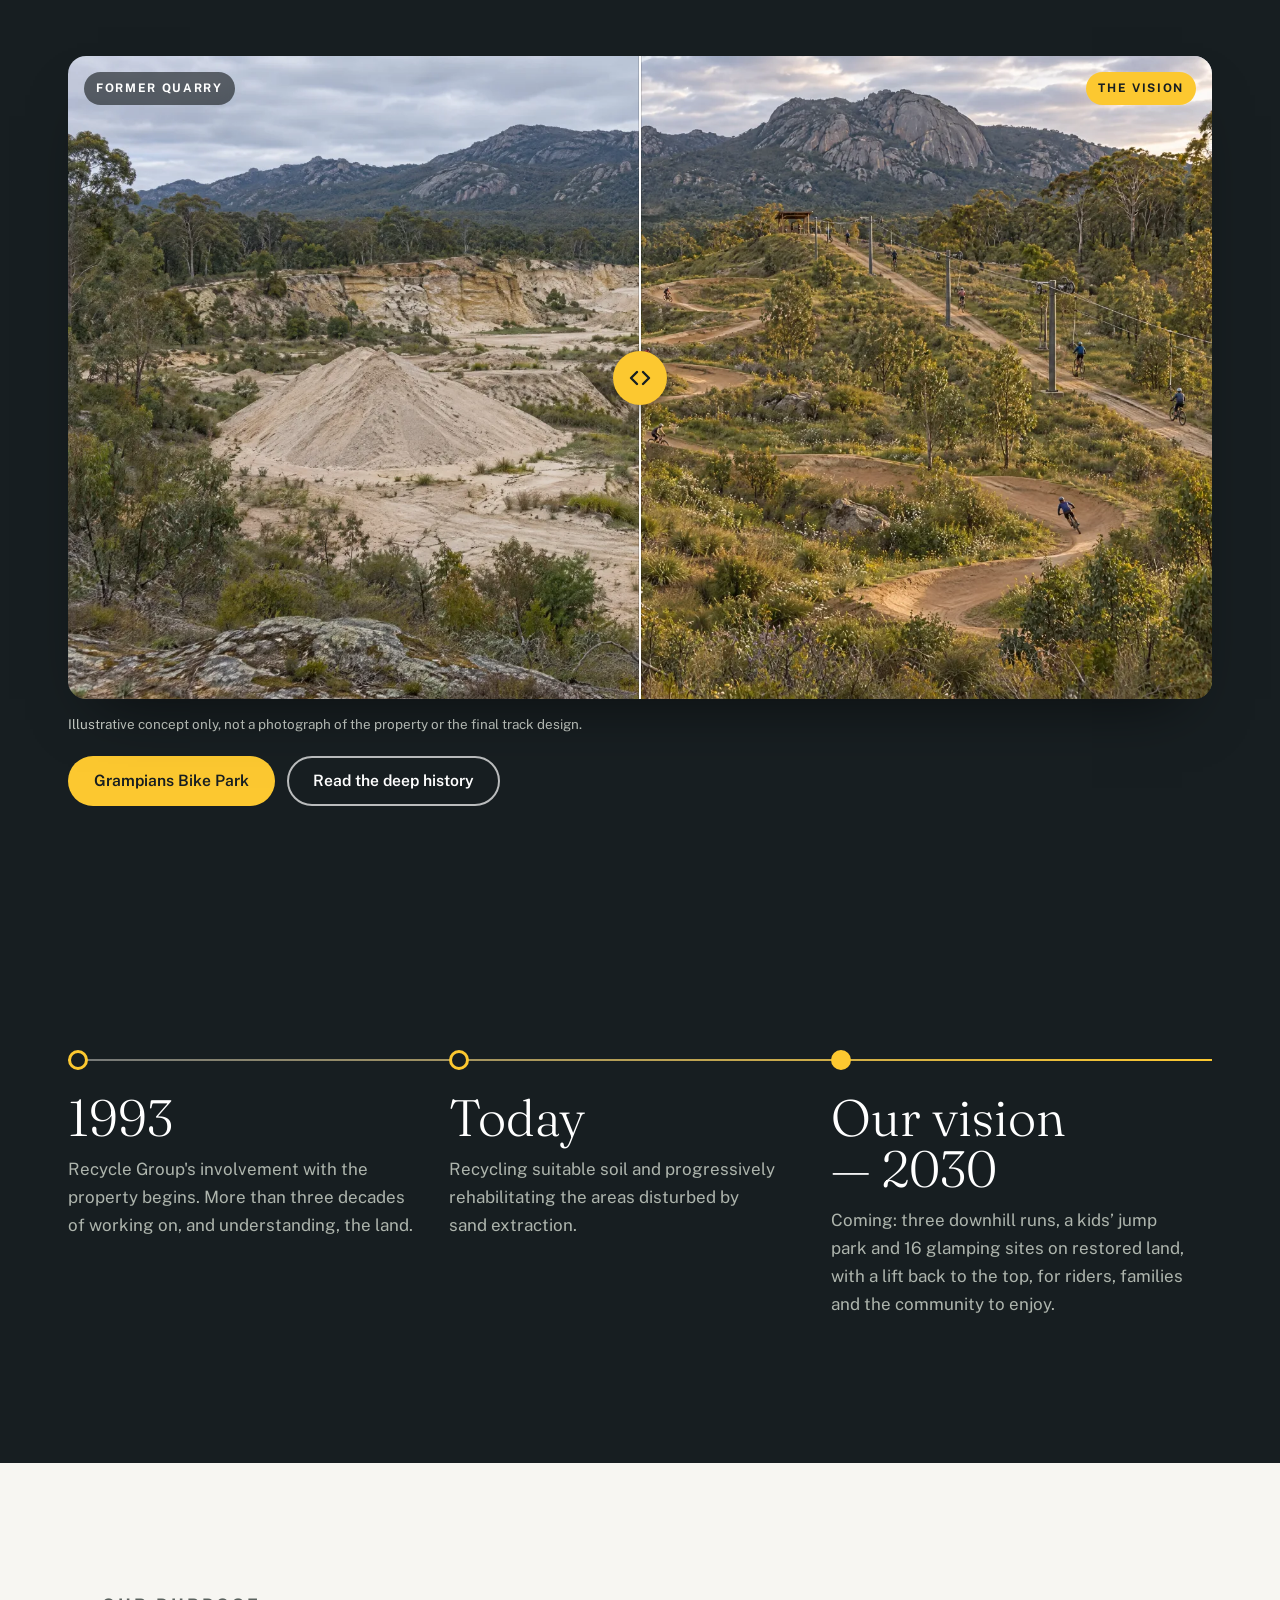
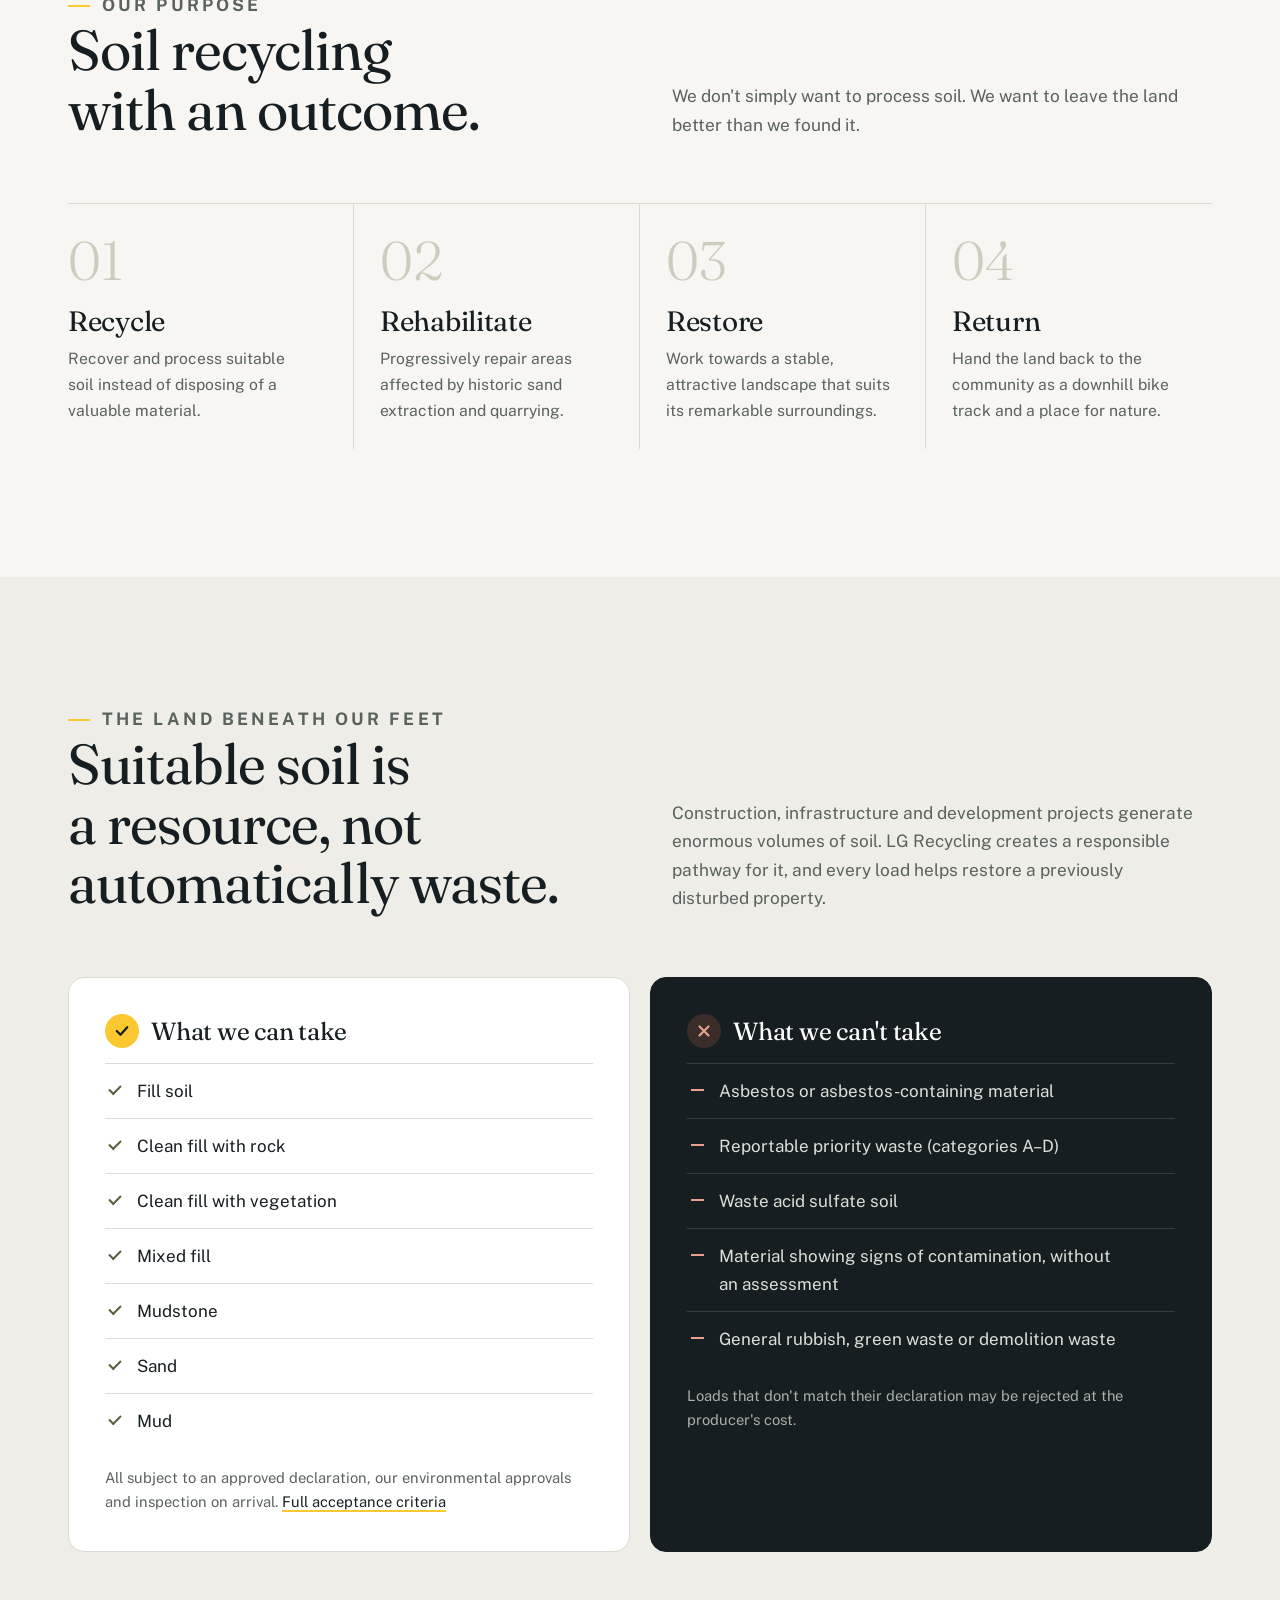
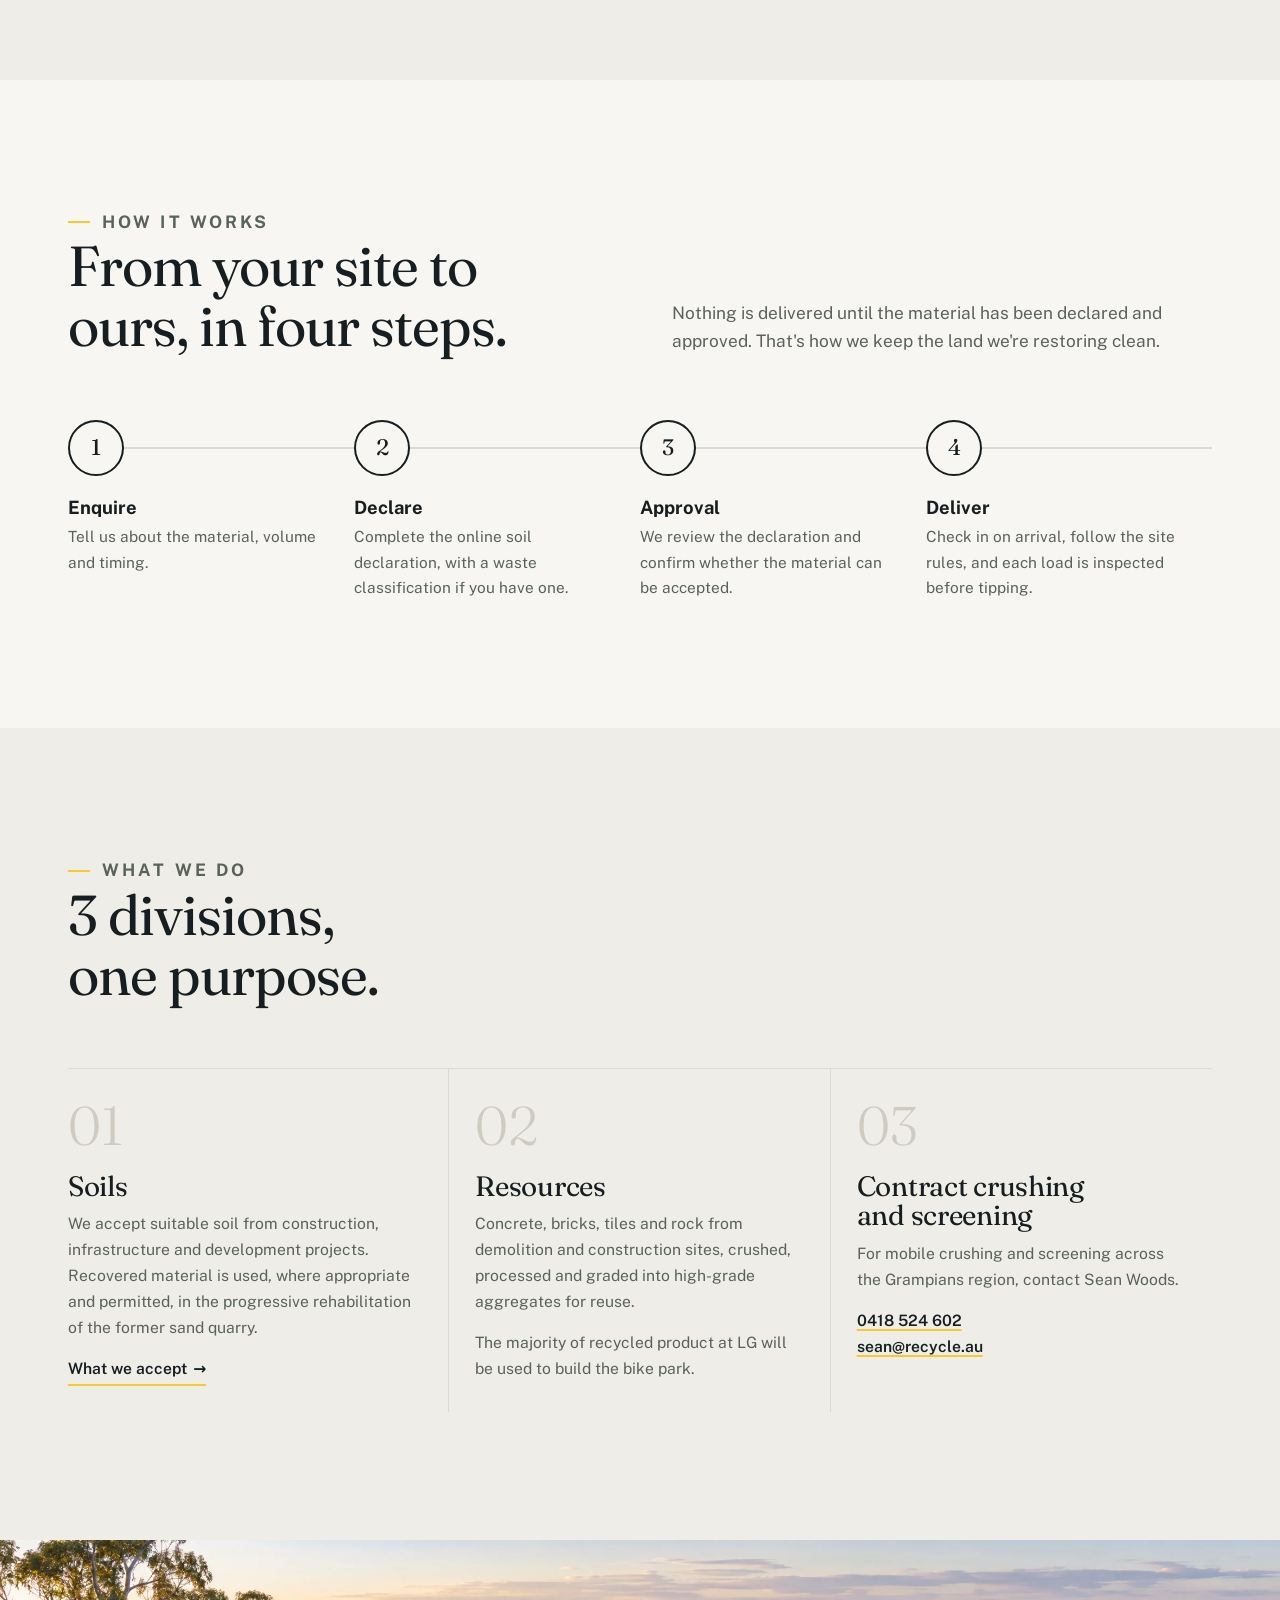
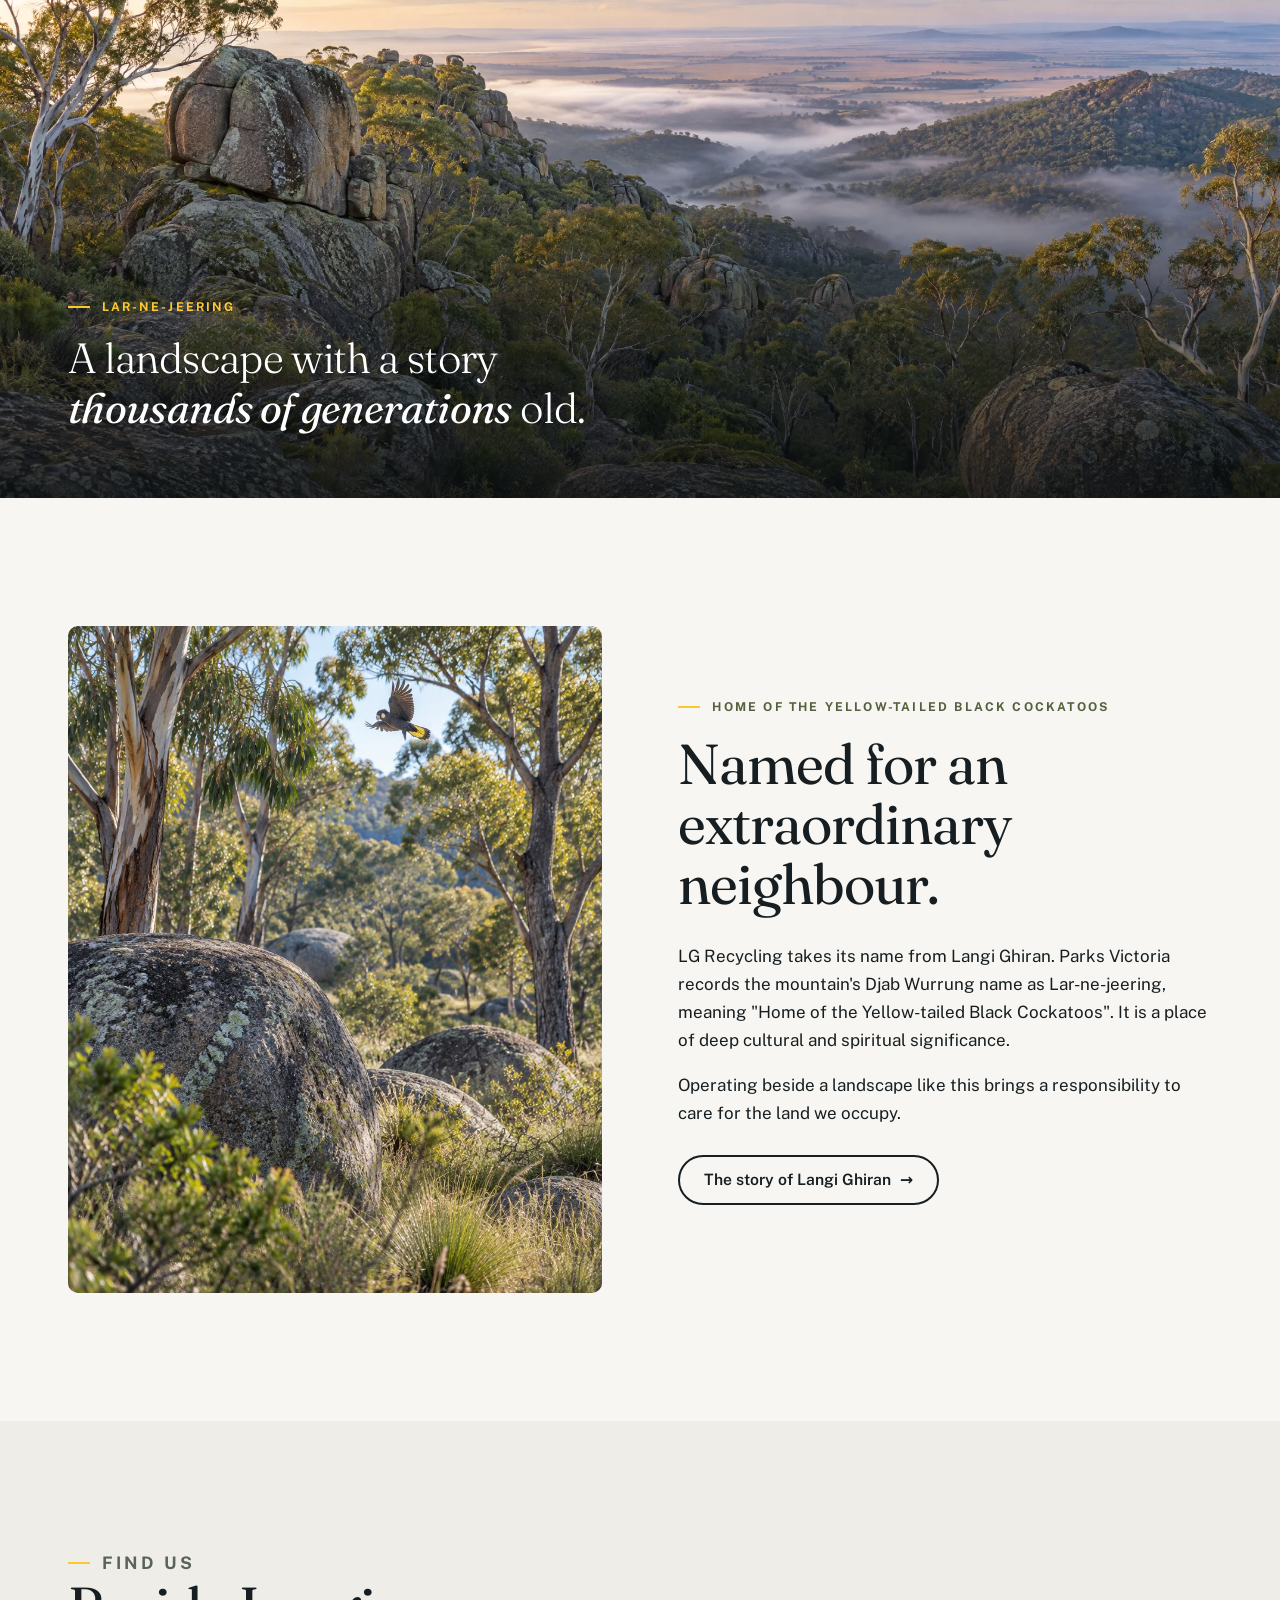
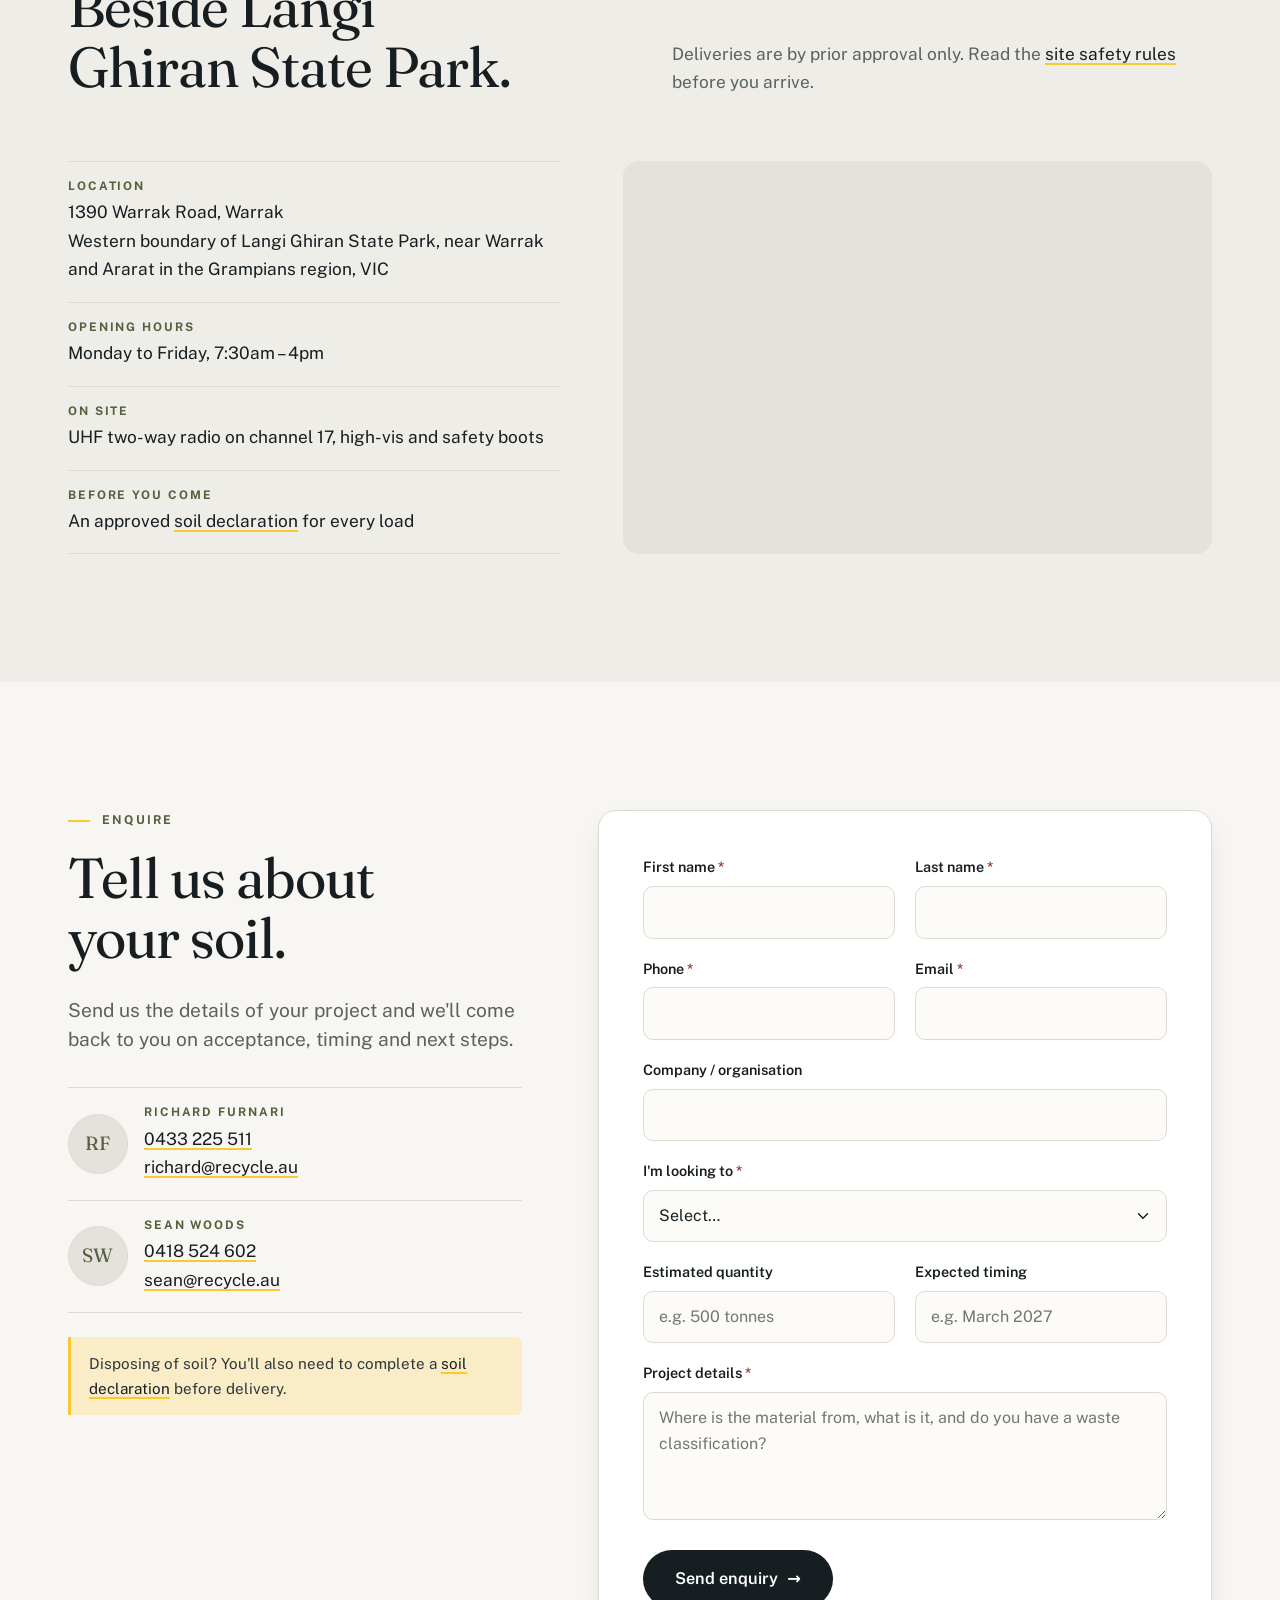
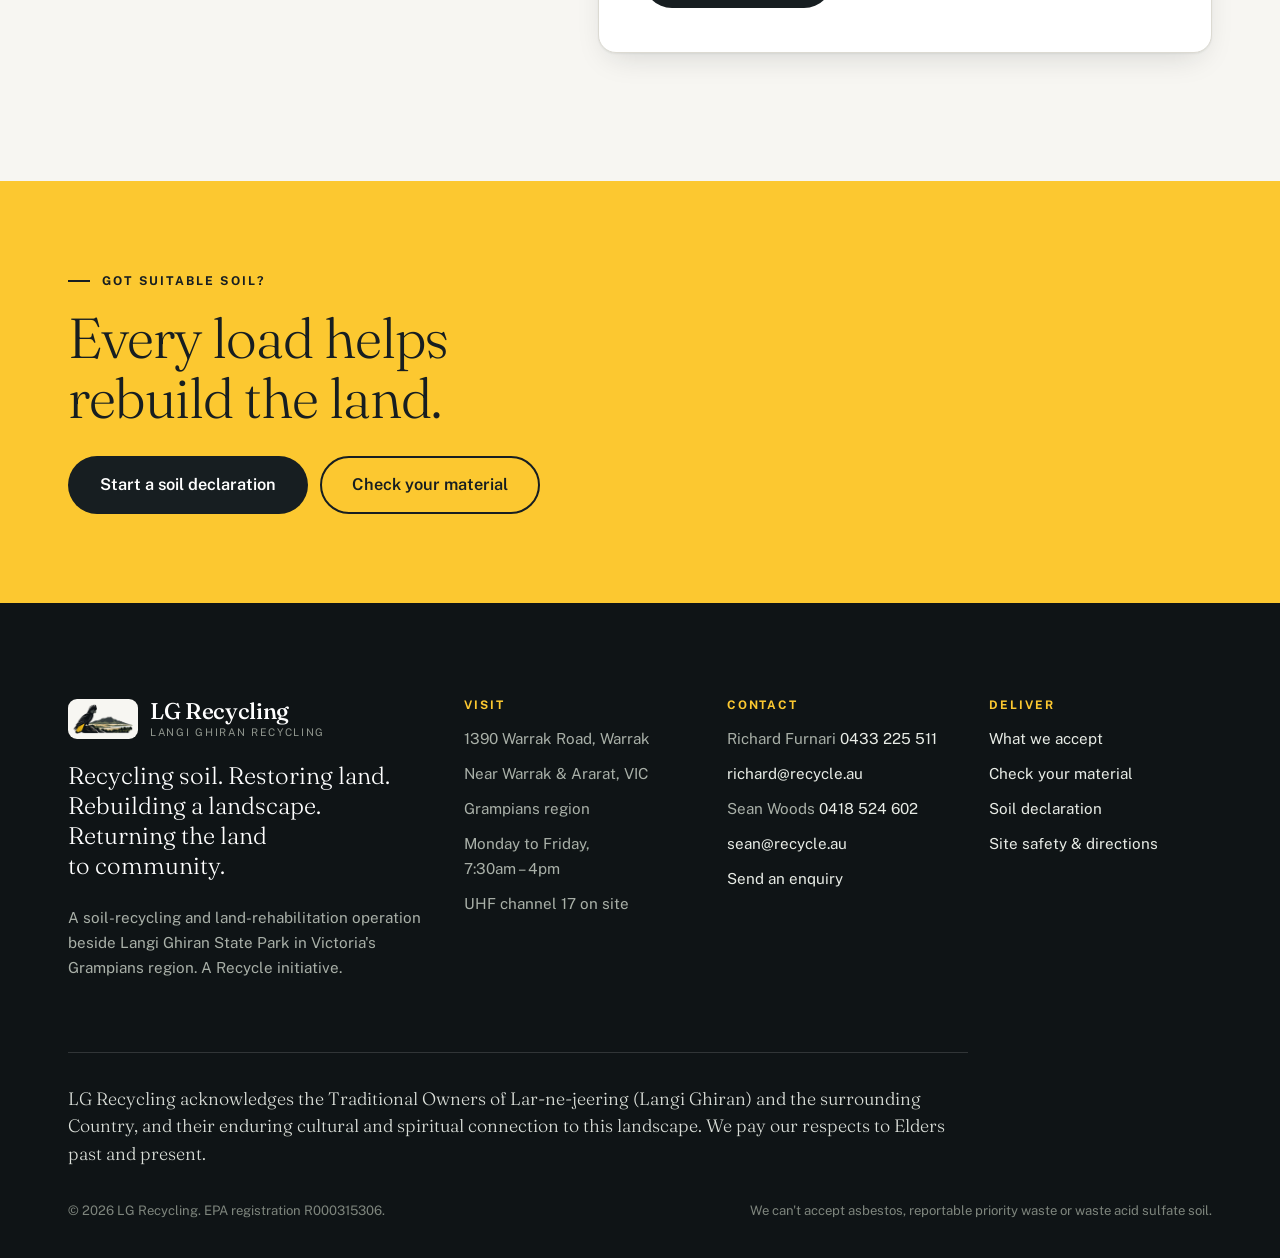
==== commit 2e4deea4: "Richard call changes, 5 Oct 2026 Part 2 of 2: pages. Richard's quote, divisions panel, proposed open" ====
--- a/index.html
+++ b/index.html
@@ -4,13 +4,13 @@
 <meta charset="utf-8">
 <meta name="viewport" content="width=device-width, initial-scale=1, viewport-fit=cover">
 <title>LG Recycling | Langi Ghiran Recycling — Soil recycling and land rehabilitation</title>
-<meta name="description" content="LG Recycling is a Recycle Group soil-recycling and land-rehabilitation operation beside Langi Ghiran State Park near Ararat, in Victoria's Grampians region. Suitable soil helps restore a former sand quarry.">
+<meta name="description" content="LG Recycling is a soil-recycling and land-rehabilitation operation beside Langi Ghiran State Park near Ararat, in Victoria's Grampians region. A Recycle initiative. Suitable soil helps restore a former sand quarry.">
 <meta name="robots" content="noindex, nofollow">
 <meta name="theme-color" content="#171E21">
 <meta property="og:type" content="website">
 <meta property="og:site_name" content="LG Recycling">
 <meta property="og:title" content="LG Recycling | Langi Ghiran Recycling — Soil recycling and land rehabilitation">
-<meta property="og:description" content="LG Recycling is a Recycle Group soil-recycling and land-rehabilitation operation beside Langi Ghiran State Park near Ararat, in Victoria's Grampians region. Suitable soil helps restore a former sand quarry.">
+<meta property="og:description" content="LG Recycling is a soil-recycling and land-rehabilitation operation beside Langi Ghiran State Park near Ararat, in Victoria's Grampians region. A Recycle initiative. Suitable soil helps restore a former sand quarry.">
 <meta property="og:image" content="https://rdodeployme.github.io/Langi-Ghiran/assets/og-image.jpg">
 <meta property="og:image:width" content="1200">
 <meta property="og:image:height" content="630">
@@ -20,7 +20,7 @@
 <link rel="preconnect" href="https://fonts.googleapis.com">
 <link rel="preconnect" href="https://fonts.gstatic.com" crossorigin>
 <link href="https://fonts.googleapis.com/css2?family=Fraunces:ital,opsz,wght@0,9..144,300..700;1,9..144,300..600&family=Public+Sans:wght@400;500;600;700&display=swap" rel="stylesheet">
-<link rel="stylesheet" href="assets/styles.css?v=c2">
+<link rel="stylesheet" href="assets/styles.css?v=c3">
 <link rel="preload" as="image" href="assets/lg-hero.webp" imagesrcset="assets/lg-hero-m.webp 1200w, assets/lg-hero.webp 2400w" imagesizes="100vw">
 <script>document.documentElement.classList.add('js')</script>
 </head>
@@ -50,20 +50,22 @@
     <figure class="lede hero-quote" style="margin:0 0 2rem;max-width:640px">
       <blockquote style="margin:0;padding-left:1.1rem;border-left:3px solid var(--yellow)">
         <p style="margin:0 0 .7rem"><span class="sen">“Landfill transfers the problem of waste from one location to another, from one point in time to another, and ultimately from one generation to the next.</span> <span class="sen">Recycling transforms it.</span></p>
-        <p style="margin:0;font-size:.82em;line-height:1.6">Recycling isn’t only about what we recover today. It’s about what we can restore for tomorrow. For me, it’s about transforming today’s problems into tomorrow’s resources — restoring our land, protecting our environment and leaving something better for the generations that follow us.”</p>
+        <p style="margin:0;font-size:.82em;line-height:1.6">Recycling isn’t about what we recover today. It’s about what we can restore for tomorrow.”</p>
       </blockquote>
       <figcaption style="margin-top:.75rem;padding-left:1.1rem;font-size:.74em;letter-spacing:.08em;text-transform:uppercase;color:#fff">— Richard Furnari</figcaption>
     </figure>
     <div class="hero-foot">
-      <div class="actions">
-        <a class="btn btn-primary btn-lg" href="#checker">Can we take your soil? <span class="arrow" aria-hidden="true">&rarr;</span></a>
-        <a class="btn btn-ghost btn-lg" href="soil-declaration.html">Soil declaration</a>
+      <div class="hero-cta">
+        <div class="actions">
+          <a class="btn btn-primary btn-lg" href="#checker">Can we take your soil? <span class="arrow" aria-hidden="true">&rarr;</span></a>
+          <a class="btn btn-ghost btn-lg" href="soil-declaration.html">Soil declaration</a>
+        </div>
+        <p class="hero-open">Proposed facility opening <b class="nw">Q4 2026 – Q1 2027</b></p>
       </div>
       <ul class="hero-meta" aria-label="Key details">
         <li>Mon–Fri <b class="nw">7:30am–4pm</b></li>
         <li>EPA registration <b>R000315306</b></li>
         <li>A Recycle initiative</li>
-        <li class="hm-coming"><a href="explore.html">Bike park <b>coming 2030</b></a></li>
       </ul>
     </div>
   </div>
@@ -72,9 +74,9 @@
 
 <section class="facts" aria-label="At a glance">
   <div class="wrap">
-    <div class="fact"><b>Since <i>1993</i></b><span>Recycle Group's connection to the property</span></div>
-    <div class="fact"><b>Soil only</b><span>Fill, clean fill, mixed fill and mudstone, by declaration</span></div>
-    <div class="fact"><b>Former quarry</b><span>A sand mine once run by the City of Ararat, now becoming a downhill bike track</span></div>
+    <div class="fact"><b>Since <i>1993</i></b><span>Our family's connection to country.</span></div>
+    <div class="fact"><b>Soil only</b><span>Fill, clean fill, mixed fill, mudstone, sand and mud, by declaration</span></div>
+    <div class="fact"><b>Former quarry</b><span>A former sand mine once run by the City of Ararat. Now a soil recycling centre. Ultimately, a community facility.</span></div>
     <div class="fact"><b>UHF <i>17</i></b><span>Two-way radio required in every vehicle on site</span></div>
   </div>
 </section>
@@ -103,7 +105,7 @@
       <h2 id="checker-title">Can we take your soil?</h2>
       <p class="lede">Answer a few questions and find out in under a minute whether your material is likely to suit LG Recycling, and what to do next.</p>
       <ul class="list-clean" style="margin-top:28px">
-        <li>We take soil only: fill, clean fill, mixed fill and mudstone</li>
+        <li>We take soil only: fill, clean fill, mixed fill, mudstone, sand and mud</li>
         <li>Every load needs an approved soil declaration</li>
         <li>No asbestos, reportable priority waste or waste acid sulfate soil</li>
       </ul>
@@ -124,6 +126,8 @@
       <label class="opt"><input type="checkbox" name="ck_material" value="Clean fill with vegetation"><span class="tick"></span><span>Clean fill with vegetation</span></label>
       <label class="opt"><input type="checkbox" name="ck_material" value="Mixed fill"><span class="tick"></span><span>Mixed fill</span></label>
       <label class="opt"><input type="checkbox" name="ck_material" value="Mudstone"><span class="tick"></span><span>Mudstone</span></label>
+      <label class="opt"><input type="checkbox" name="ck_material" value="Sand"><span class="tick"></span><span>Sand</span></label>
+      <label class="opt"><input type="checkbox" name="ck_material" value="Mud"><span class="tick"></span><span>Mud</span></label>
       <label class="opt"><input type="checkbox" name="ck_material" value="other"><span class="tick"></span><span>Something else<small>Rubbish, green waste, concrete, demolition waste</small></span></label>
     </div>
     <div class="checker-nav">
@@ -166,7 +170,7 @@
   <div class="wrap">
     <div class="section-head">
       <div>
-        <p class="eyebrow reveal">The vision · Coming 2030</p>
+        <p class="eyebrow reveal">The vision</p>
         <h2 id="compare-title" class="reveal">From a former quarry to a downhill bike track.</h2>
       </div>
       <p class="reveal d1">The land is being rehabilitated and turned into a downhill mountain-bike park: three runs for beginner, intermediate and expert riders, a kids’ jump park at the bottom, and a pulley lift to take riders back up the hill. Drag the slider to see the idea.</p>
@@ -180,7 +184,7 @@
       <input type="range" min="0" max="100" value="50" aria-label="Compare the former quarry with the rehabilitation vision">
     </div>
     <p class="compare-note">Illustrative concept only, not a photograph of the property or the final track design.</p>
-    <div class="actions" style="margin-top:20px"><a class="btn btn-primary" href="explore.html">Take the 3D tour</a><a class="btn btn-ghost" href="deep-history.html">Read the deep history</a></div>
+    <div class="actions" style="margin-top:20px"><a class="btn btn-primary" href="explore.html">Grampians Bike Park</a><a class="btn btn-ghost" href="deep-history.html">Read the deep history</a></div>
     <ul class="chips reveal">
       <li>Beginner, intermediate and expert runs</li><li>Kids’ jump park</li><li>Pulley lift back to the top</li><li>16 glamping sites</li><li>Walking trails</li><li>Native vegetation</li><li>Habitat areas</li><li>Landscaped open space</li><li>Recreation areas</li><li>Environmental interpretation</li><li>Community facilities</li>
     </ul>
@@ -188,7 +192,7 @@
     <div class="timeline">
       <div class="tl reveal"><b>1993</b><p>Recycle Group's involvement with the property begins. More than three decades of working on, and understanding, the land.</p></div>
       <div class="tl reveal d1"><b>Today</b><p>Recycling suitable soil and progressively rehabilitating the areas disturbed by sand extraction.</p></div>
-      <div class="tl reveal d2"><b>2030</b><p>Coming: three downhill runs, a kids’ jump park and 16 glamping sites on restored land, with a lift back to the top, for riders, families and the community to enjoy.</p></div>
+      <div class="tl reveal d2"><b>Our vision <span class="nw">— 2030</span></b><p>Coming: three downhill runs, a kids’ jump park and 16 glamping sites on restored land, with a lift back to the top, for riders, families and the community to enjoy.</p></div>
     </div>
   </div>
 </section>
@@ -229,6 +233,8 @@
           <li>Clean fill with vegetation</li>
           <li>Mixed fill</li>
           <li>Mudstone</li>
+          <li>Sand</li>
+          <li>Mud</li>
         </ul>
         <p class="foot">All subject to an approved declaration, our environmental approvals and inspection on arrival. <a href="soil-disposal.html">Full acceptance criteria</a></p>
       </div>
@@ -265,6 +271,24 @@
   </div>
 </section>
 
+<!-- Divisions panel (Richard call 5 Oct 2026, LG-13..18): adapted from the Nunjara divisions panel. Organics excluded (LG-16). -->
+<section class="alt" id="divisions" aria-labelledby="divisions-title">
+  <div class="wrap">
+    <div class="section-head">
+      <div>
+        <p class="eyebrow reveal">What we do</p>
+        <h2 id="divisions-title" class="reveal">3 divisions, one purpose.</h2>
+      </div>
+    </div>
+    <div class="pillars three">
+      <!-- TODO(richard-call): LG-13 the Nunjara Soils wording wasn't available (the Nunjara copy on this Mac is the load-register app, not the website). Soils text below is LG's own existing copy (Soil Disposal page intro); swap in the adapted Nunjara wording when available. -->
+      <div class="pillar reveal"><span class="num">01</span><h3>Soils</h3><p>We accept suitable soil from construction, infrastructure and development projects. Recovered material is used, where appropriate and permitted, in the progressive rehabilitation of the former sand quarry.</p><p><a class="link-arrow" href="soil-disposal.html">What we accept <span aria-hidden="true">&rarr;</span></a></p></div>
+      <div class="pillar reveal d1"><span class="num">02</span><h3>Resources</h3><p>Concrete, bricks, tiles and rock from demolition and construction sites, crushed, processed and graded into high-grade aggregates for reuse.</p><p>The majority of recycled product at LG will be used to build the bike park.</p></div>
+      <div class="pillar reveal d2"><span class="num">03</span><h3>Contract crushing and screening</h3><p>For mobile crushing and screening across the Grampians region, contact Sean Woods.</p><p><a href="tel:+61418524602">0418 524 602</a><br><a href="mailto:sean@recycle.au">sean@recycle.au</a></p></div>
+    </div>
+  </div>
+</section>
+
 <section class="photo-band on-image" aria-label="Lar-ne-jeering">
   <div class="hero-media"><img src="assets/lg-granite.webp" alt="Granite tors and eucalypt woodland on the slopes of Langi Ghiran, with mist in the valley" loading="lazy"></div>
   <div class="wrap">
@@ -297,7 +321,7 @@
     </div>
     <div class="info-grid">
       <div class="info-list reveal">
-        <div class="info-block"><h3>Location</h3><p>Western boundary of Langi Ghiran State Park, near Warrak and Ararat in the Grampians region, VIC<br><span class="tbc">Street address TBC</span></p></div>
+        <div class="info-block"><h3>Location</h3><p>1390 Warrak Road, Warrak<br>Western boundary of Langi Ghiran State Park, near Warrak and Ararat in the Grampians region, VIC</p></div>
         <div class="info-block"><h3>Opening hours</h3><p>Monday to Friday, <span class="nw">7:30am – 4pm</span></p></div>
         <div class="info-block"><h3>On site</h3><p>UHF two-way radio on channel 17, high-vis and safety boots</p></div>
         <div class="info-block"><h3>Before you come</h3><p>An approved <a href="soil-declaration.html">soil declaration</a> for every load</p></div>
@@ -314,8 +338,10 @@
       <h2 id="enquire-title">Tell us about your soil.</h2>
       <p class="lede">Send us the details of your project and we'll come back to you on acceptance, timing and next steps.</p>
       <div class="info-list" style="margin-top:32px">
-        <div class="info-block"><h3>Richard Furnari</h3><p><a href="tel:+61433225511">0433 225 511</a><br><a href="mailto:richard@recycle.au">richard@recycle.au</a></p></div>
-        <div class="info-block"><h3>Sean Woods</h3><p><a href="tel:+61418524602">0418 524 602</a><br><span class="tbc">Email TBC</span></p></div>
+        <!-- TODO(richard-call): LG-21 small photos of Richard Furnari and Sean Woods. Not found in the repo, Downloads or Desktop, so the initials are placeholders.
+             When the photos arrive, swap each <span class="avatar"> for <img class="avatar" src="assets/<file>" alt="Richard Furnari"> (or Sean Woods). -->
+        <div class="info-block contact-person"><span class="avatar" aria-hidden="true">RF</span><div><h3>Richard Furnari</h3><p><a href="tel:+61433225511">0433 225 511</a><br><a href="mailto:richard@recycle.au">richard@recycle.au</a></p></div></div>
+        <div class="info-block contact-person"><span class="avatar" aria-hidden="true">SW</span><div><h3>Sean Woods</h3><p><a href="tel:+61418524602">0418 524 602</a><br><a href="mailto:sean@recycle.au">sean@recycle.au</a></p></div></div>
       </div>
       <p class="note" style="margin-top:24px">Disposing of soil? You'll also need to complete a <a href="soil-declaration.html">soil declaration</a> before delivery.</p>
     </div>
@@ -373,13 +399,13 @@
     <div class="foot-top">
       <div class="foot-brand">
         <a class="brand" href="index.html"><span class="brand-mark" aria-hidden="true"></span><span class="brand-text"><b>LG Recycling</b><small>Langi Ghiran Recycling</small></span></a>
-        <p class="foot-tag"><span class="sen">Recycling soil.</span> <span class="sen">Restoring land.</span> <span class="sen">Rebuilding a landscape.</span></p>
+        <p class="foot-tag"><span class="sen">Recycling soil.</span> <span class="sen">Restoring land.</span> <span class="sen">Rebuilding a landscape.</span> <span class="sen">Returning the land to community.</span></p>
         <p>A soil-recycling and land-rehabilitation operation beside Langi Ghiran State Park in Victoria's Grampians region. A Recycle initiative.</p>
       </div>
       <div>
         <h4>Visit</h4>
         <ul>
-          <li><span class="tbc">Site address TBC</span></li>
+          <li>1390 Warrak Road, Warrak</li>
           <li>Near Warrak &amp; Ararat, VIC</li>
           <li>Grampians region</li>
           <li>Monday to Friday, <span class="nw">7:30am – 4pm</span></li>
@@ -392,6 +418,7 @@
           <li>Richard Furnari <a href="tel:+61433225511">0433 225 511</a></li>
           <li><a href="mailto:richard@recycle.au">richard@recycle.au</a></li>
           <li>Sean Woods <a href="tel:+61418524602">0418 524 602</a></li>
+          <li><a href="mailto:sean@recycle.au">sean@recycle.au</a></li>
           <li><a href="index.html#enquire">Send an enquiry</a></li>
         </ul>
       </div>
@@ -412,6 +439,6 @@
     </div>
   </div>
 </footer>
-<script src="assets/site.js?v=c2"></script>
+<script src="assets/site.js?v=c3"></script>
 </body>
 </html>
--- a/assets/styles.css
+++ b/assets/styles.css
@@ -609,3 +609,18 @@
 .sen-measure,.sen-fit{white-space:nowrap}
 .lede .sen{display:inline;text-wrap:inherit}
 .lede .sen.sen-fit,.lede .sen.sen-measure{display:inline-block}
+
+/* Richard call, 5 Oct 2026 */
+/* LG-04: proposed opening line under the hero calls to action */
+.hero-cta{display:flex;flex-direction:column;gap:14px}
+.hero-open{margin:0;font-size:.9rem;font-weight:600;letter-spacing:.02em;color:#EEF0EC}
+.hero-open b{color:var(--yellow);font-weight:700}
+/* LG-13..18: three-division panel (reuses .pillars) */
+.pillars.three{grid-template-columns:repeat(3,1fr)}
+@media (max-width:900px){.pillars.three{grid-template-columns:1fr}.pillars.three .pillar{border-right:0;padding-left:0}}
+.pillar p a[href^="tel:"],.pillar p a[href^="mailto:"]{font-weight:600}
+/* LG-21: contact photos (initials placeholder until the photos arrive) */
+.contact-person{display:flex;gap:16px;align-items:center}
+.contact-person .avatar{width:60px;height:60px;border-radius:50%;flex:none;display:grid;place-items:center;background:var(--paper-3);border:1px solid var(--line);color:var(--olive);font-family:var(--display);font-size:1.2rem;letter-spacing:.02em;object-fit:cover}
+/* LG-24: "Other (please specify)" material field */
+.material-other{margin-top:14px}
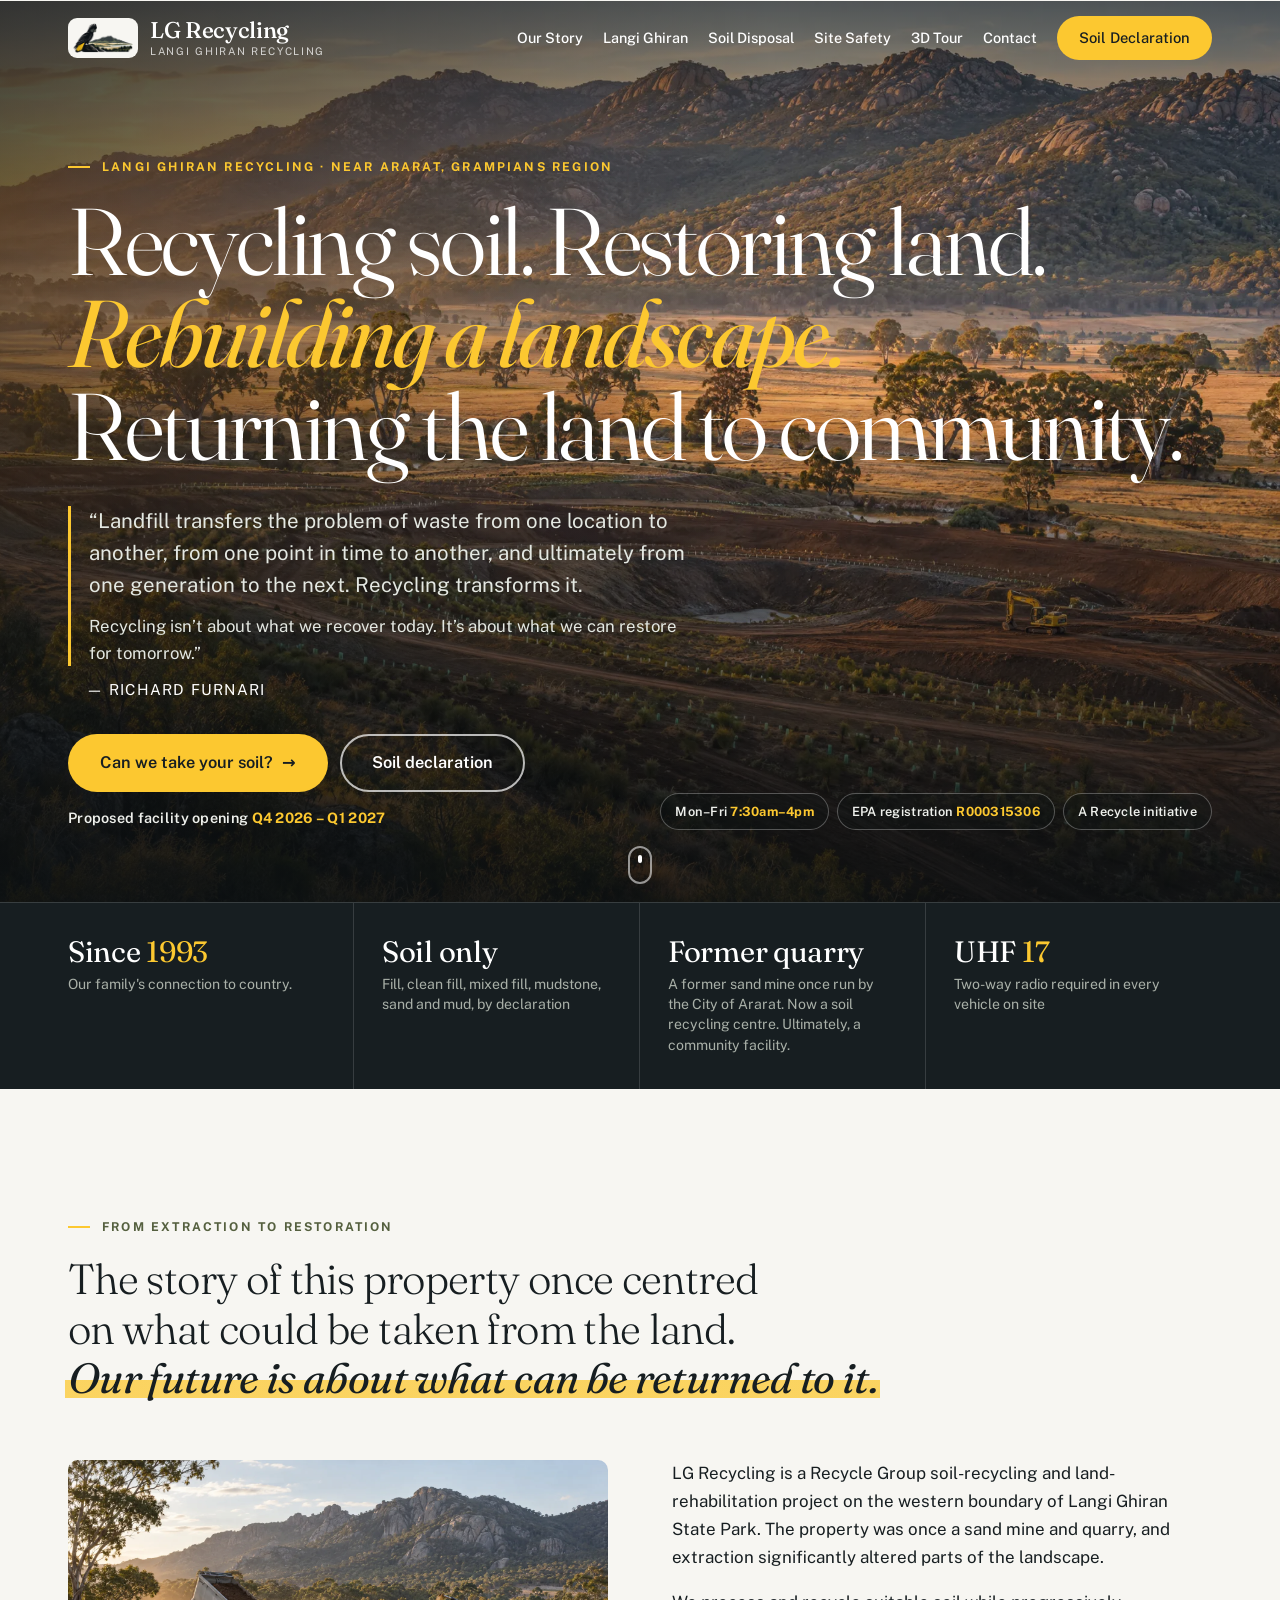
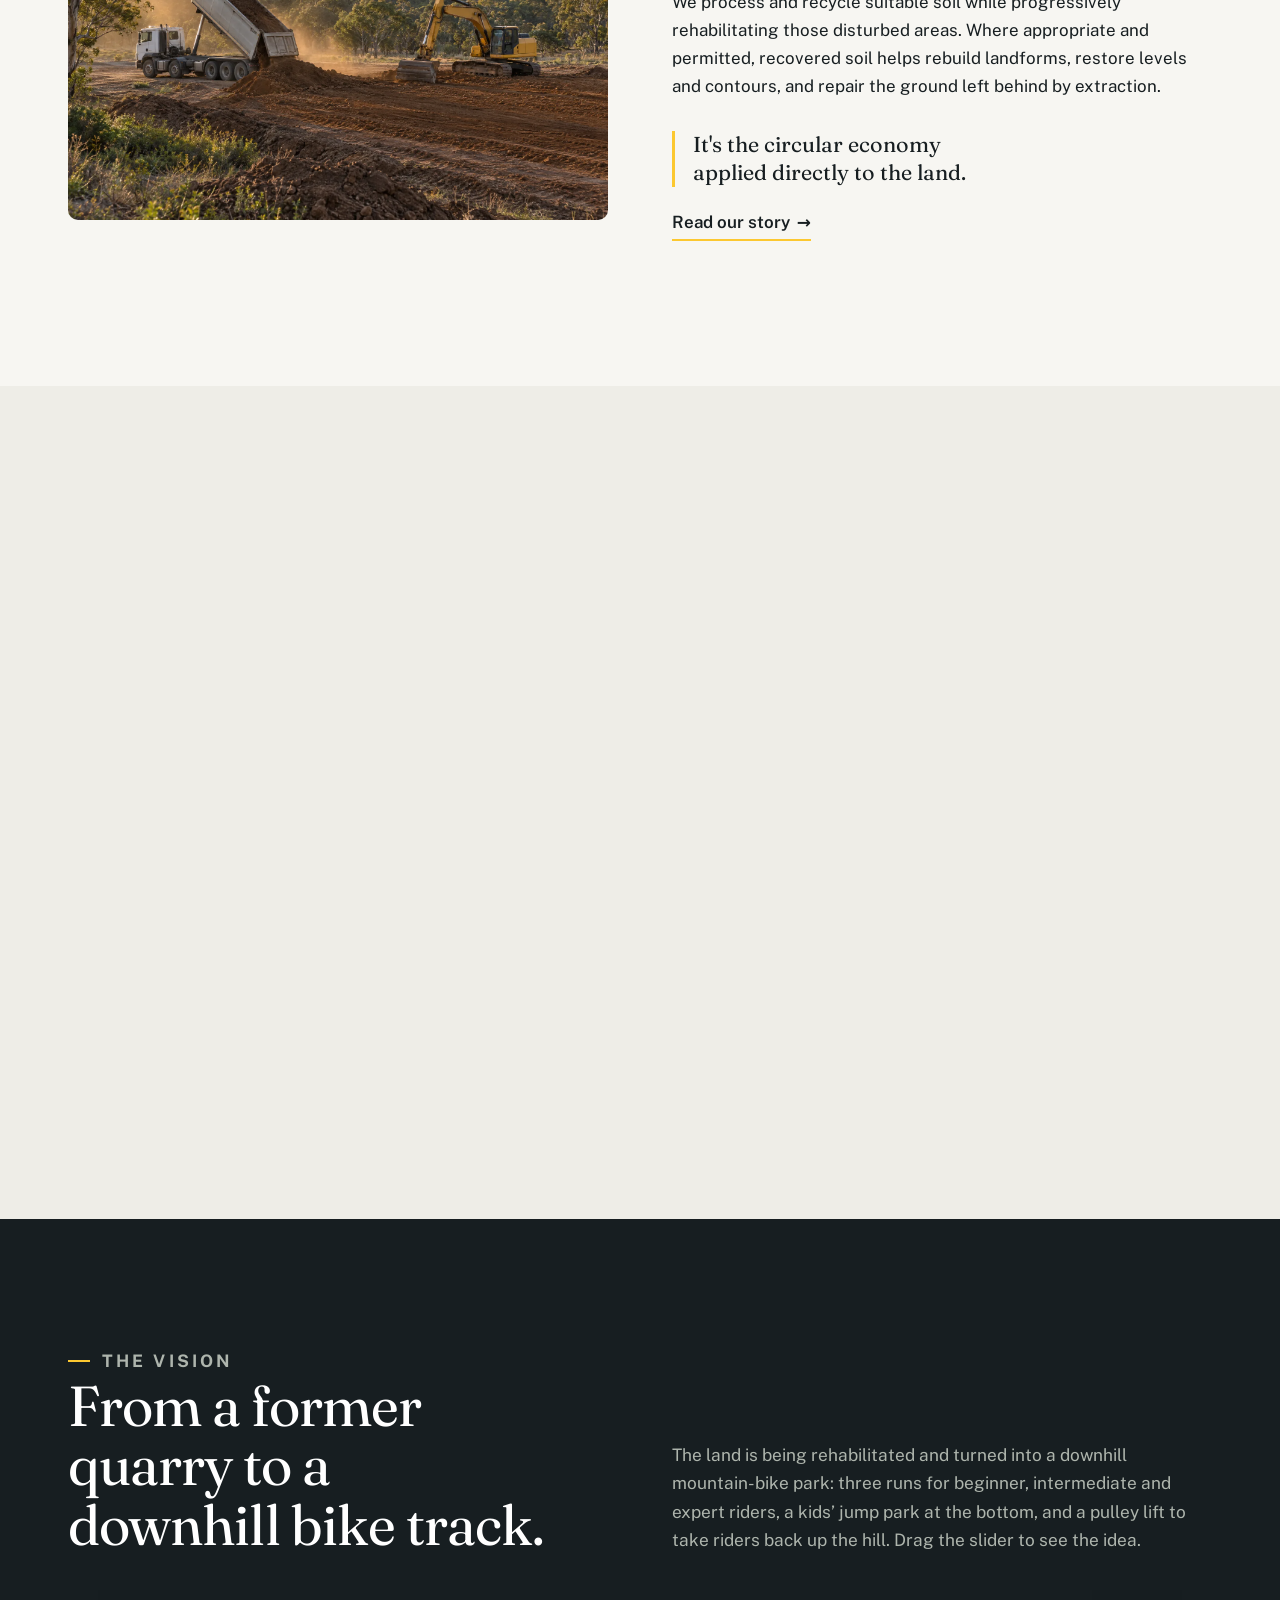
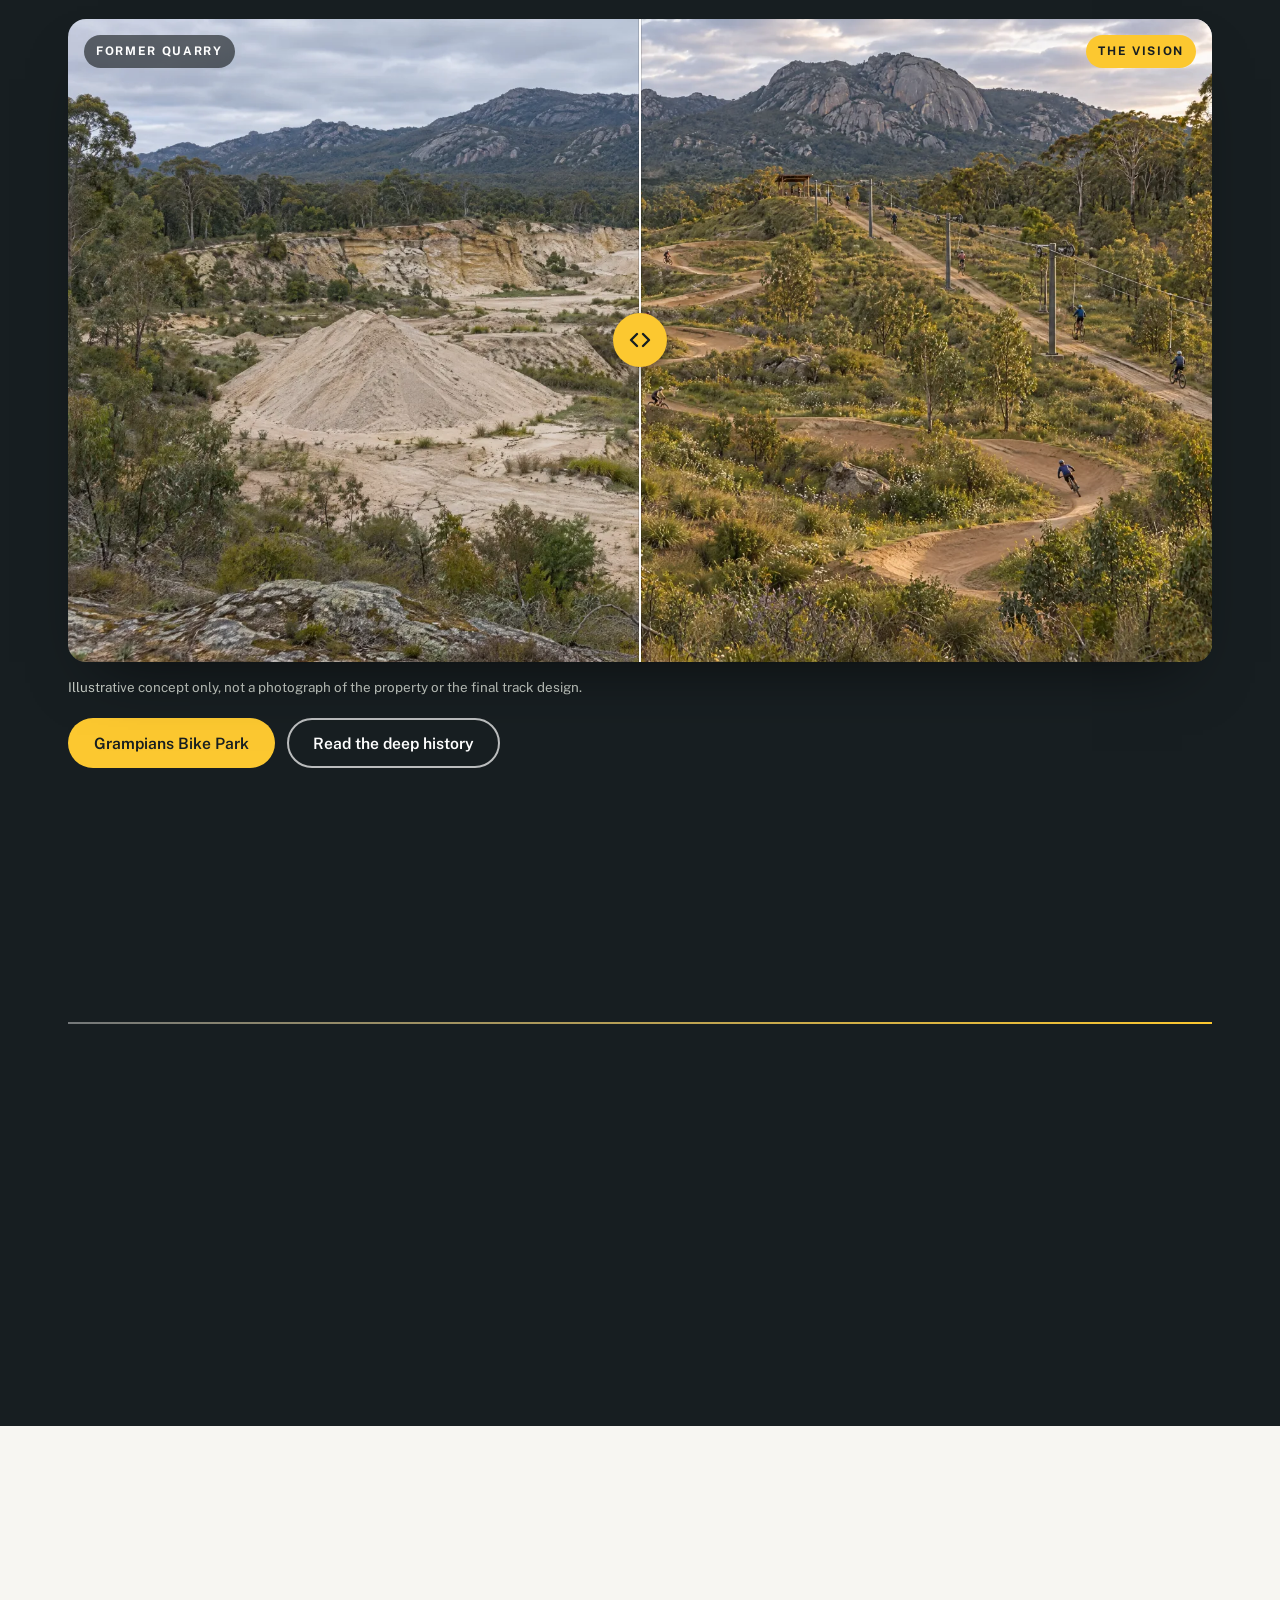
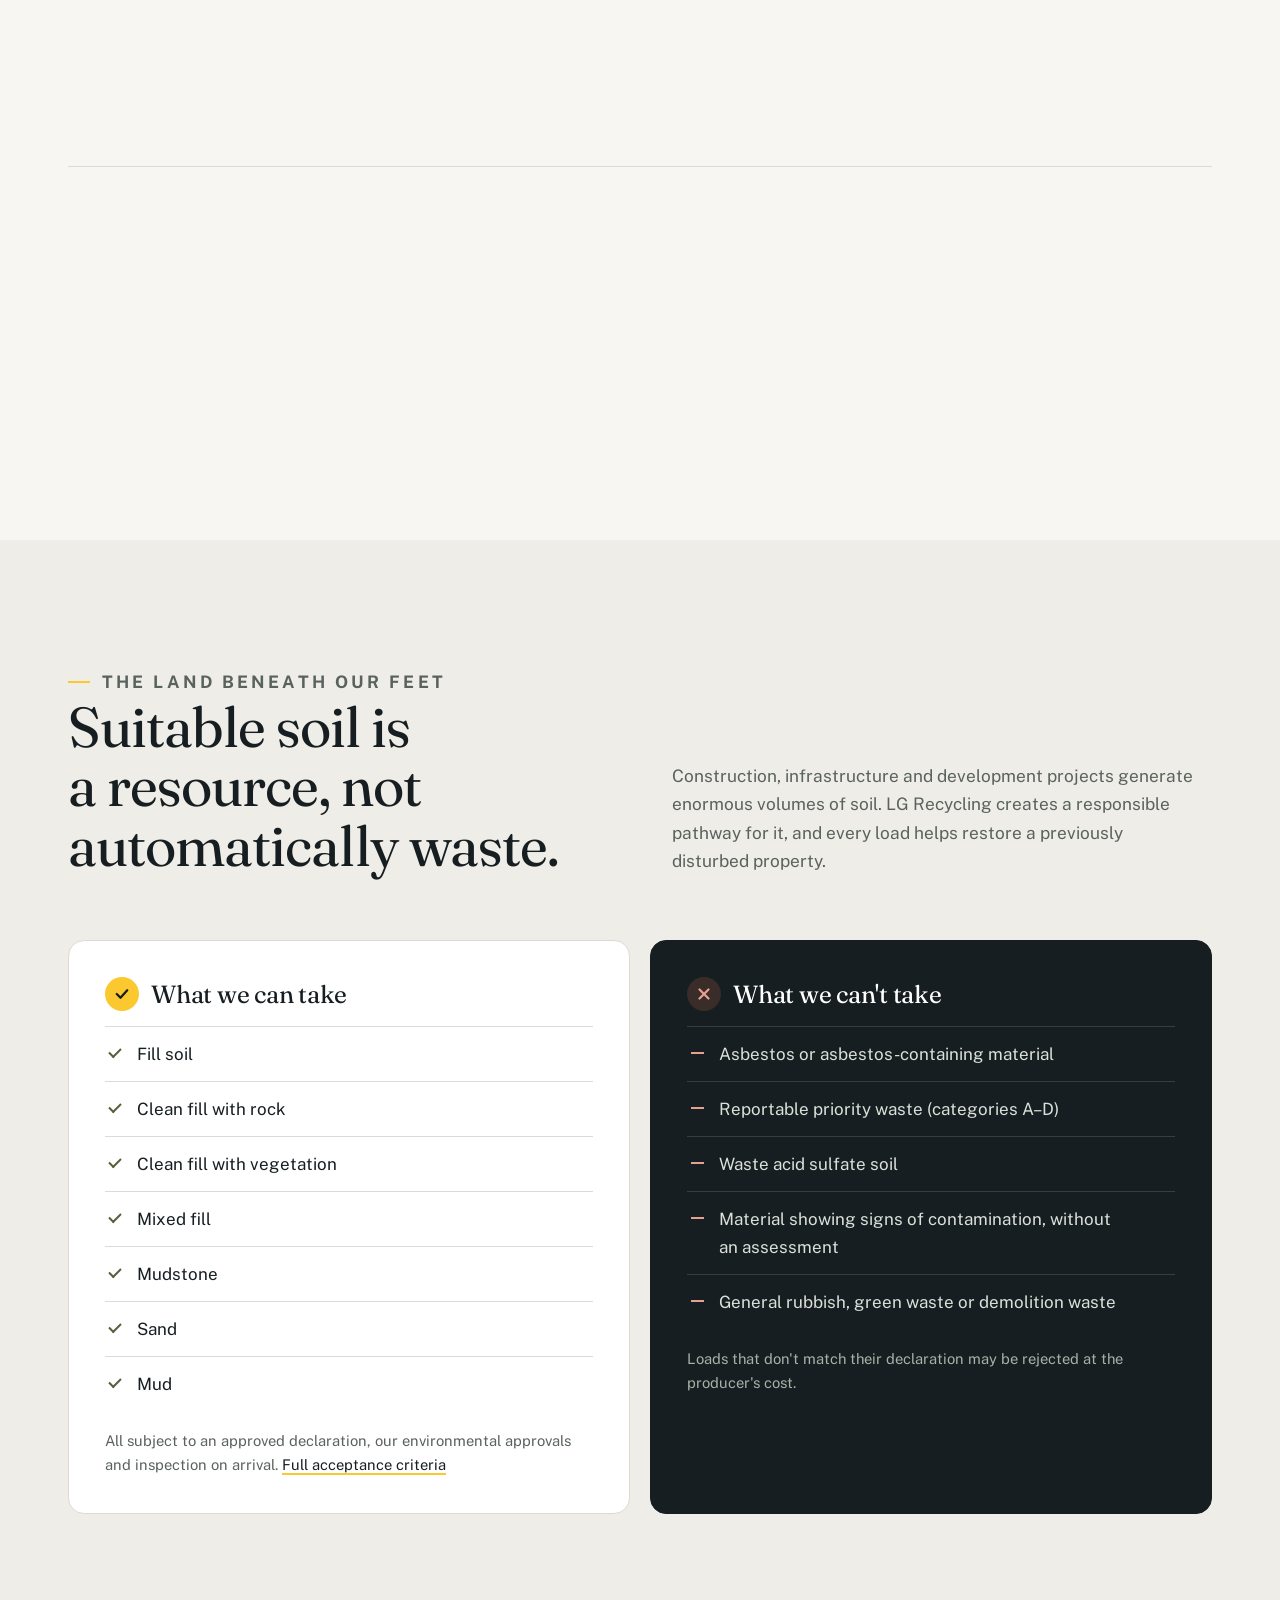
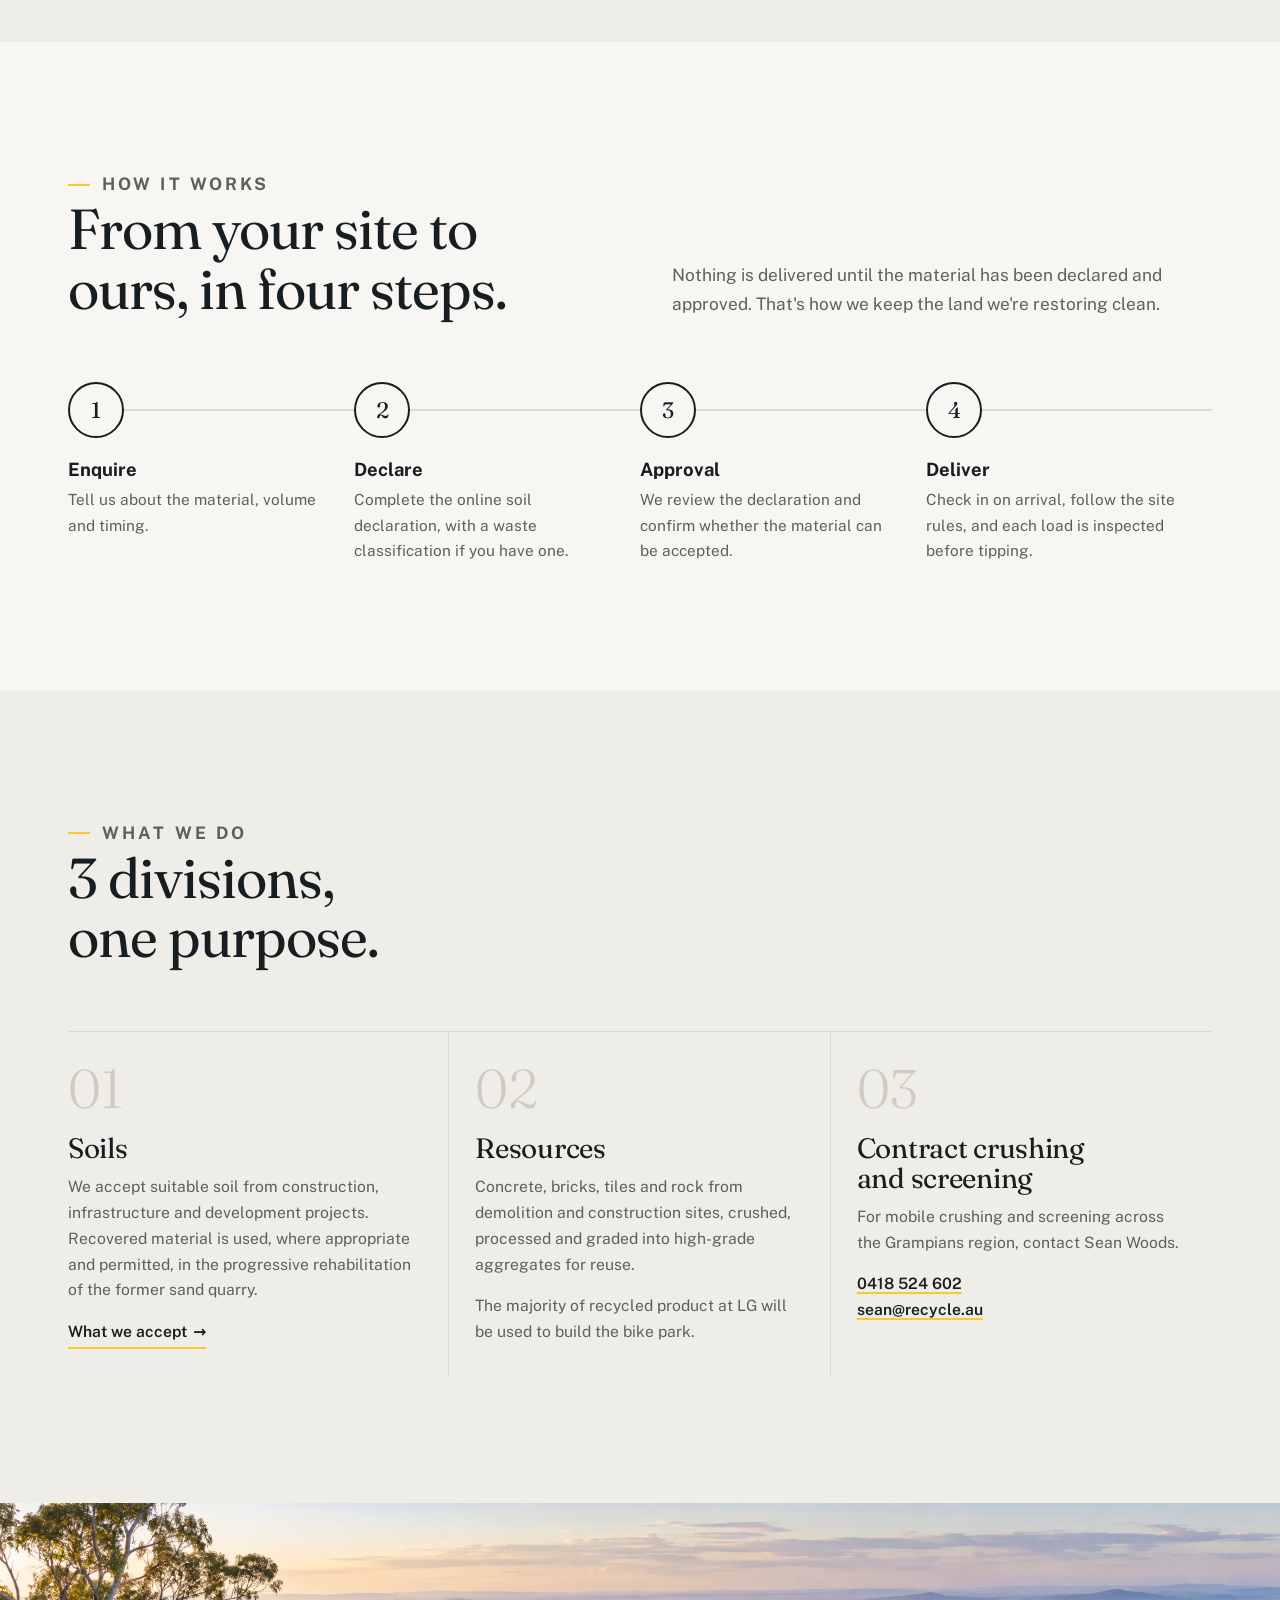
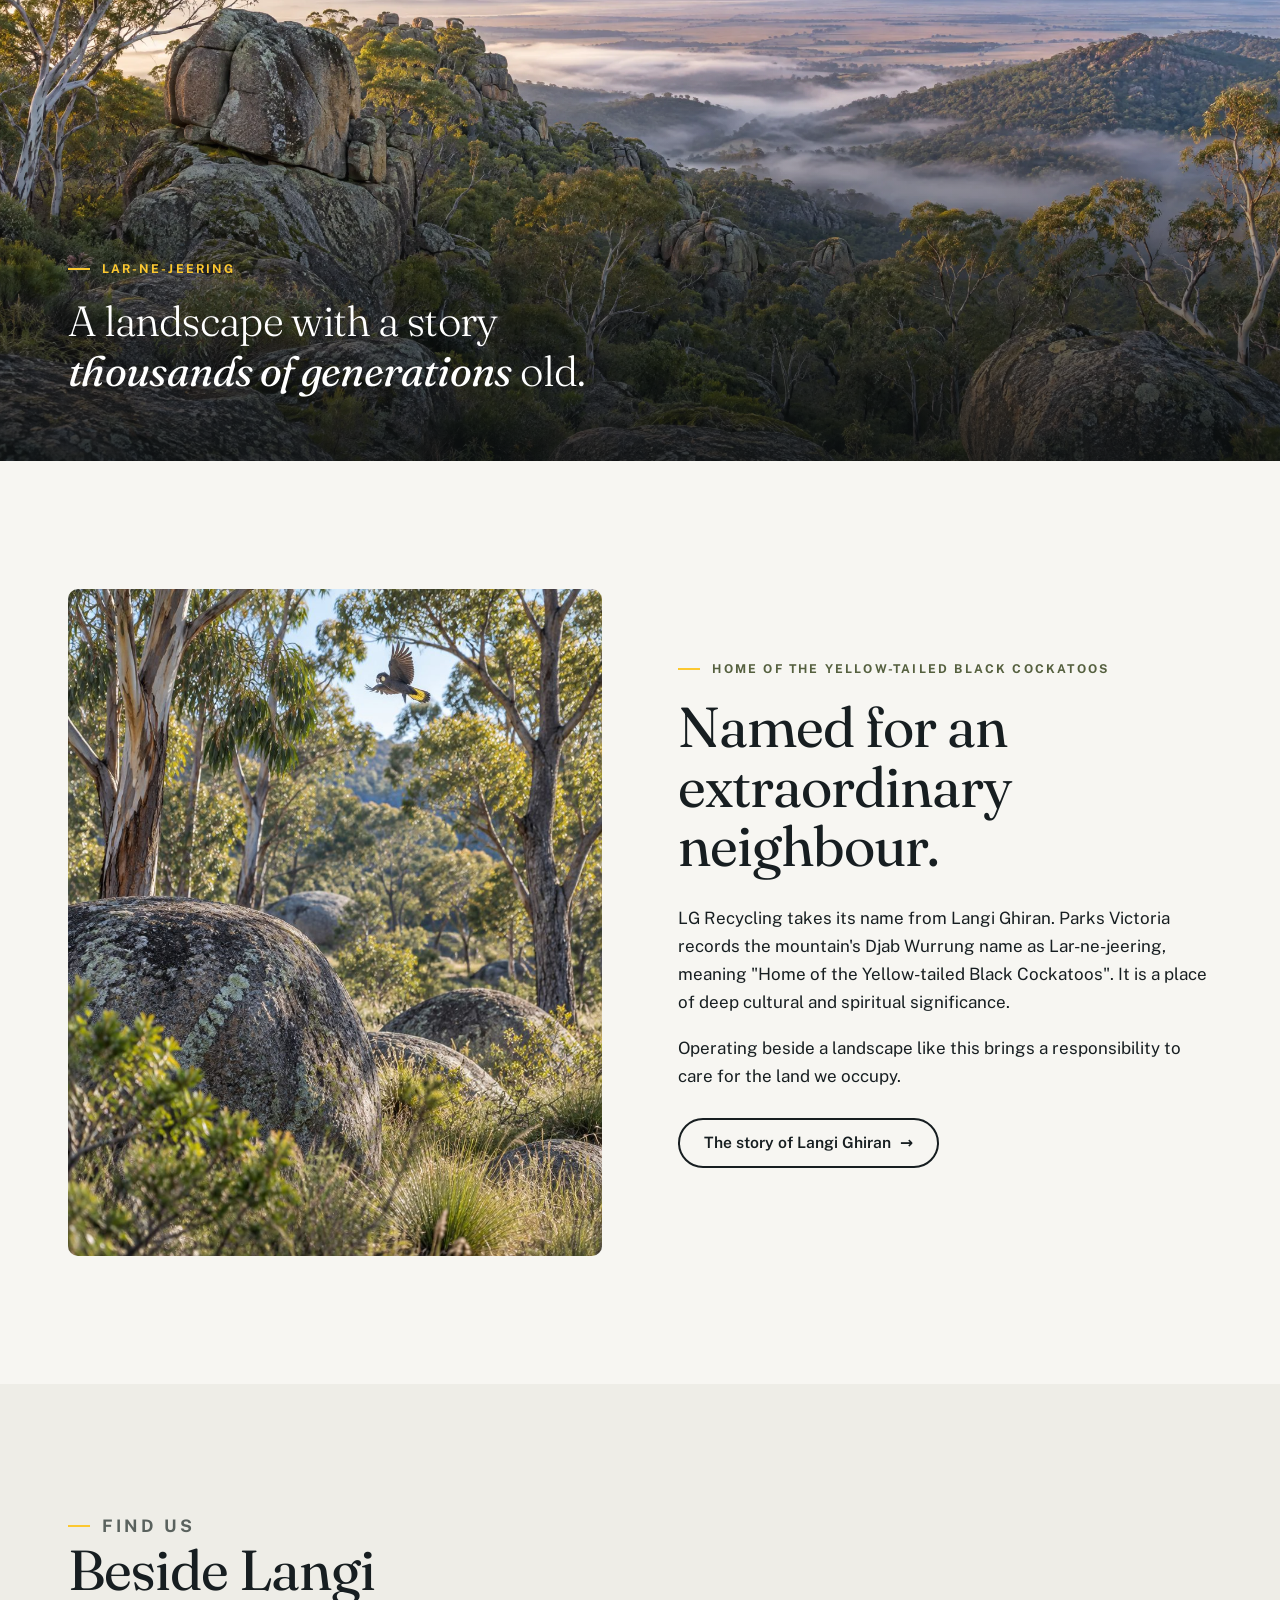
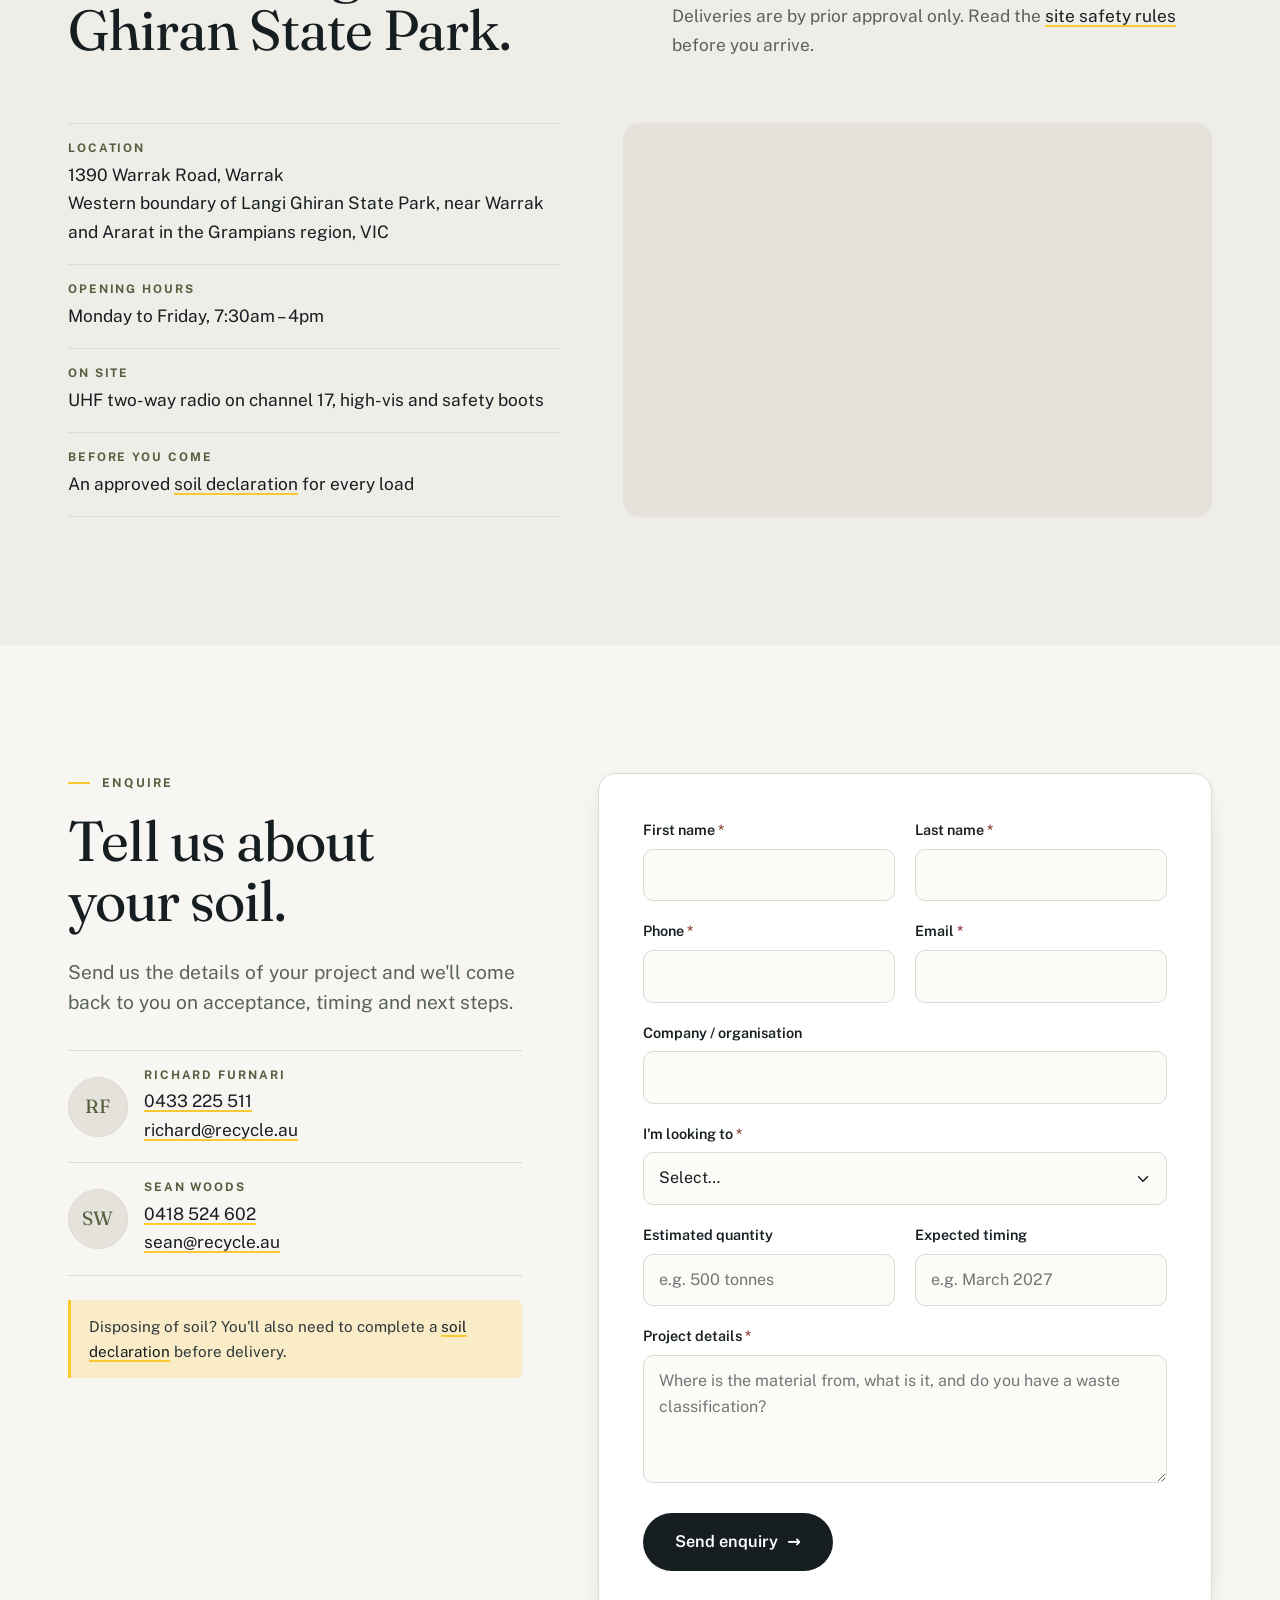
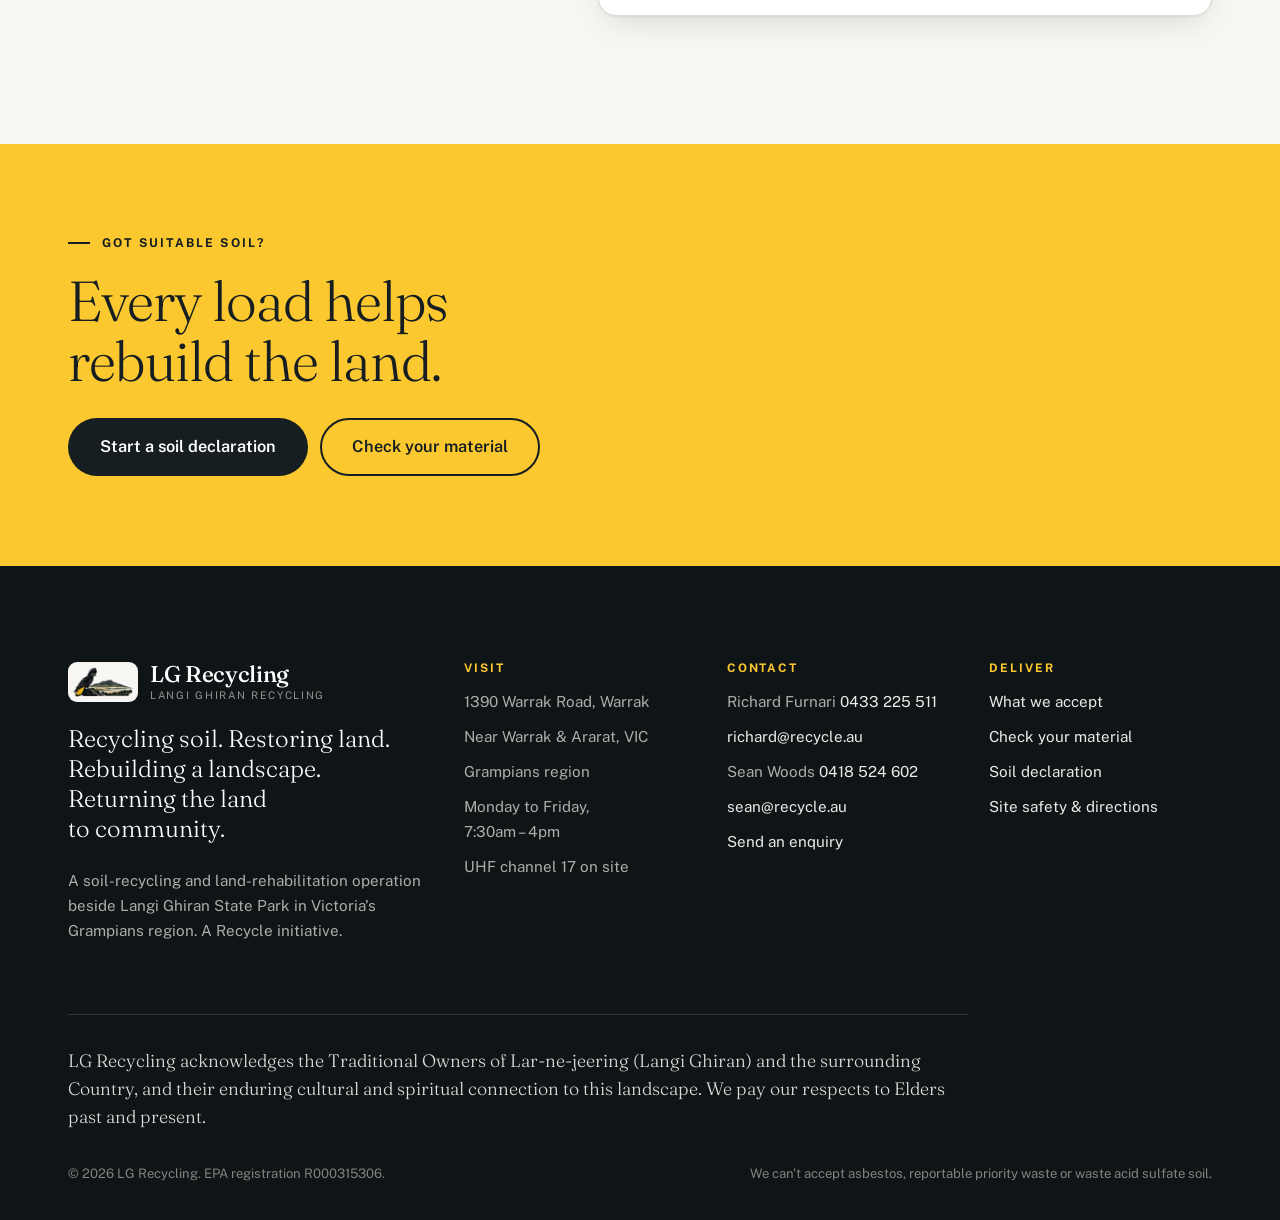
==== commit e21f2def: "Add files via upload" ====
--- a/index.html
+++ b/index.html
@@ -26,7 +26,6 @@
 </head>
 <body class="has-hero">
 <a class="skip" href="#main">Skip to content</a>
-<div class="draft"><strong>Draft for review.</strong> Items marked <span class="tbc">TBC</span> are placeholders awaiting confirmation. Photography is illustrative. Not for public release.</div>
 <header class="site-header">
   <div class="wrap">
     <a class="brand" href="index.html" aria-label="LG Recycling home"><span class="brand-mark" aria-hidden="true"></span><span class="brand-text"><b>LG Recycling</b><small>Langi Ghiran Recycling</small></span></a>
@@ -376,7 +375,7 @@
         <div class="tickmark" aria-hidden="true"><svg width="28" height="28" viewBox="0 0 24 24" fill="none" stroke="#171E21" stroke-width="3" stroke-linecap="round" stroke-linejoin="round"><path d="M5 12l5 5 9-10"/></svg></div>
         <h3>Thanks, your enquiry is in.</h3>
         <p id="enquiry-ref" class="form-status ok"></p>
-        <p>We'll be in touch <span class="tbc">response time TBC</span>. If you're disposing of soil, you can complete the <a href="soil-declaration.html">soil declaration</a> now.</p>
+        <p>We'll be in touch soon. If you're disposing of soil, you can complete the <a href="soil-declaration.html">soil declaration</a> now.</p>
       </div>
     </div>
   </div>
@@ -439,6 +438,6 @@
     </div>
   </div>
 </footer>
-<script src="assets/site.js?v=c3"></script>
+<script src="assets/site.js?v=c4"></script>
 </body>
 </html>
